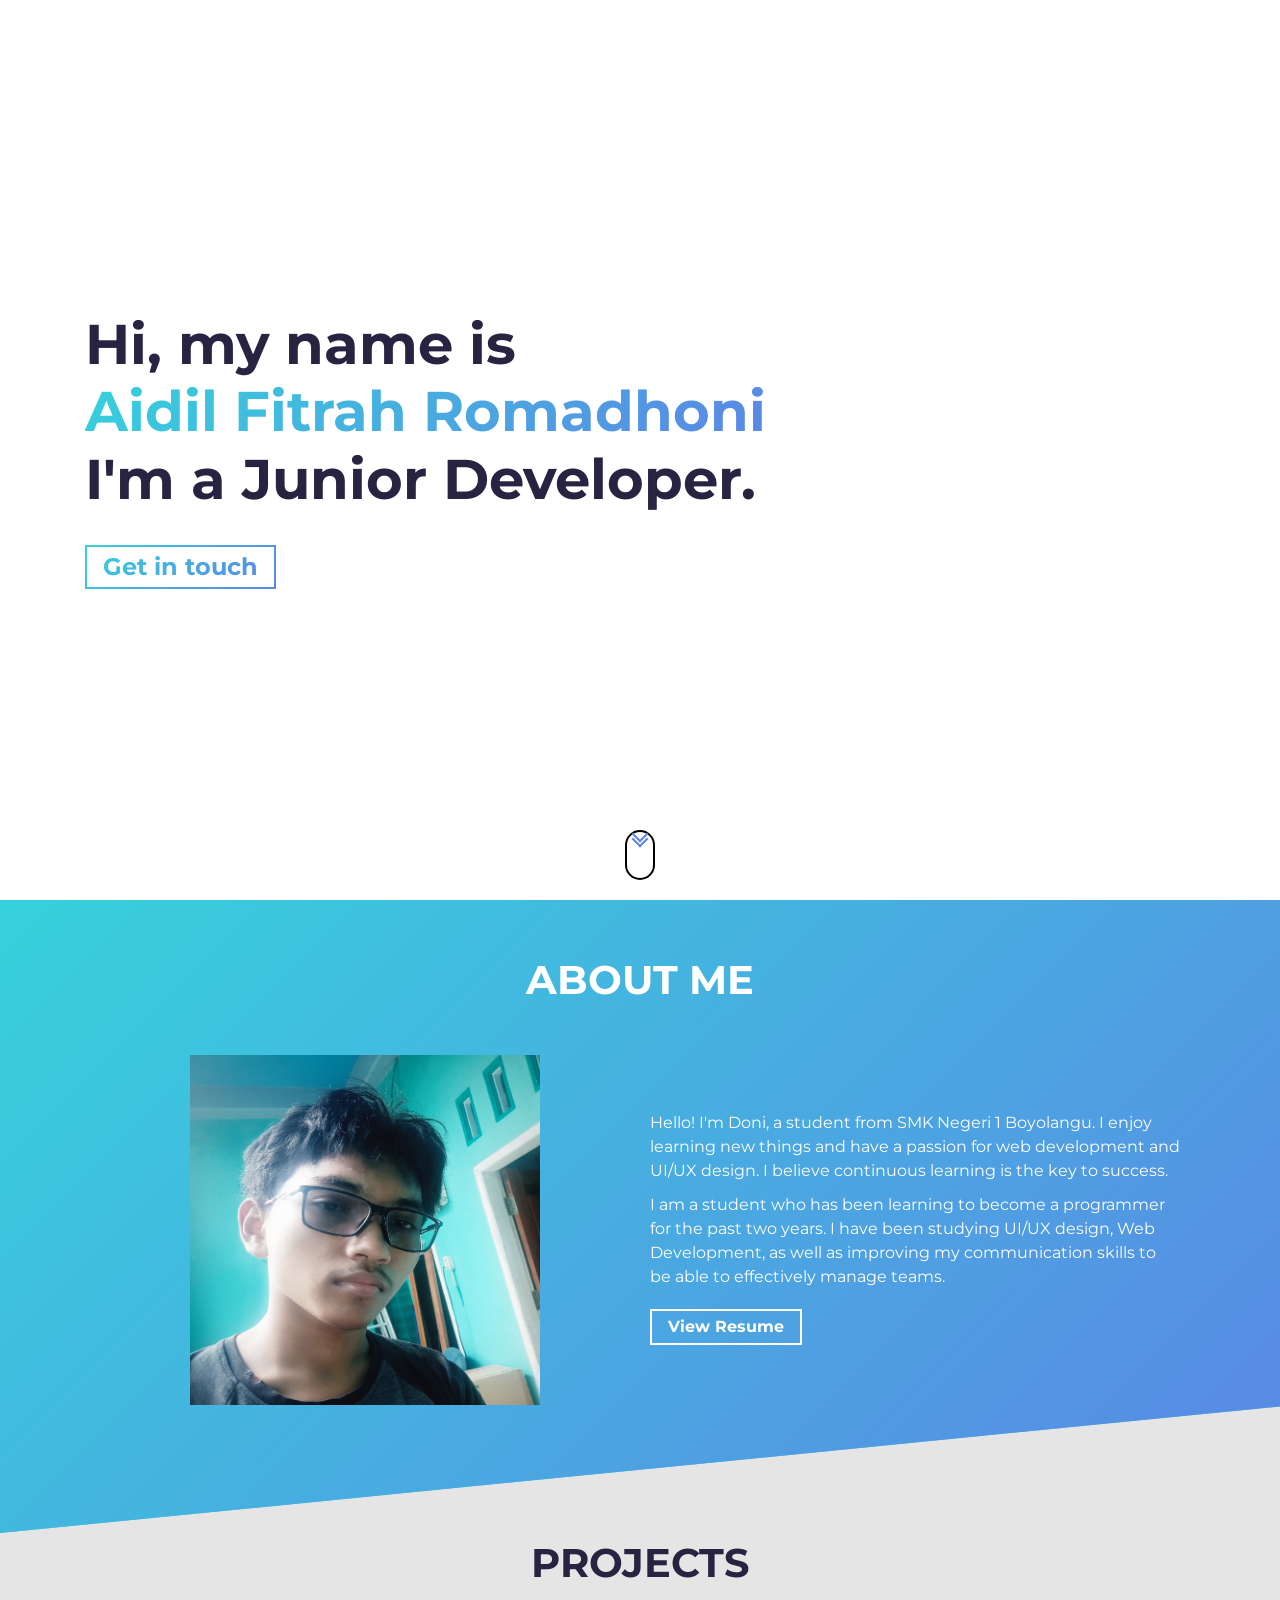
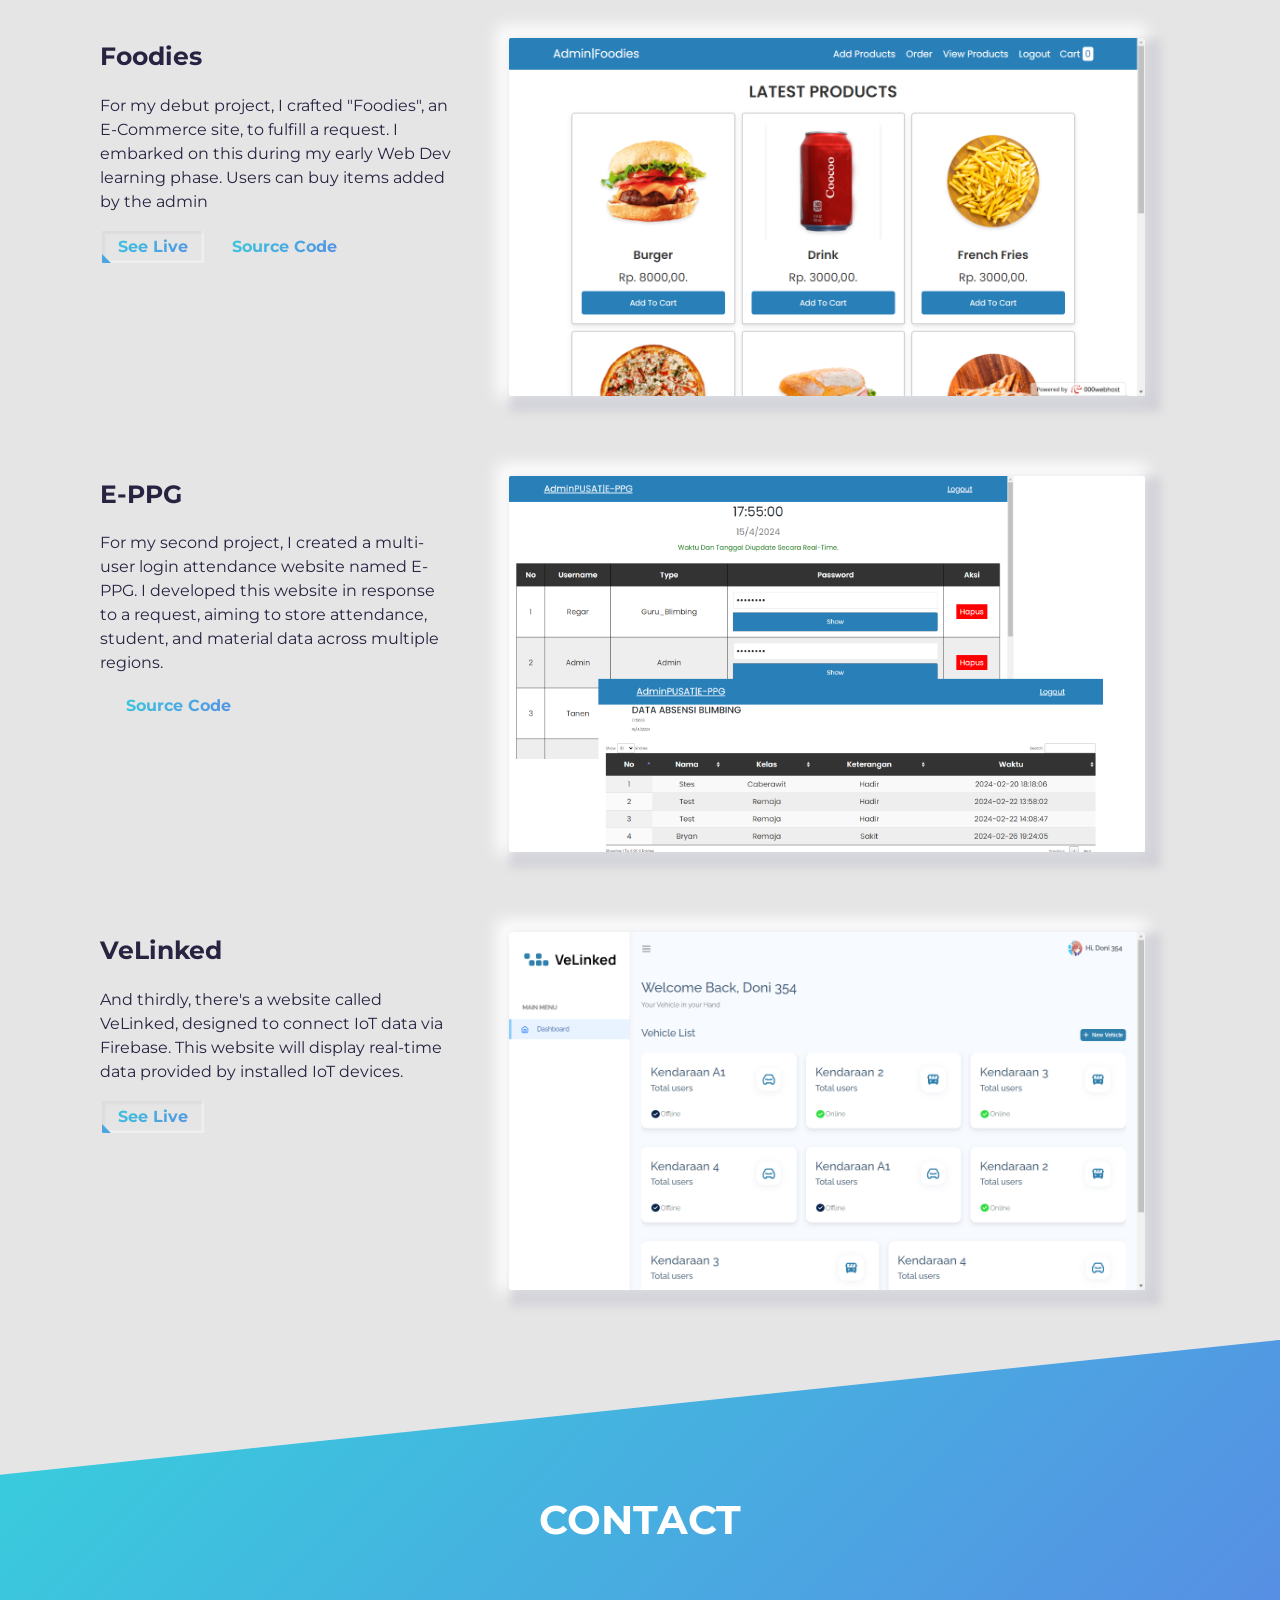
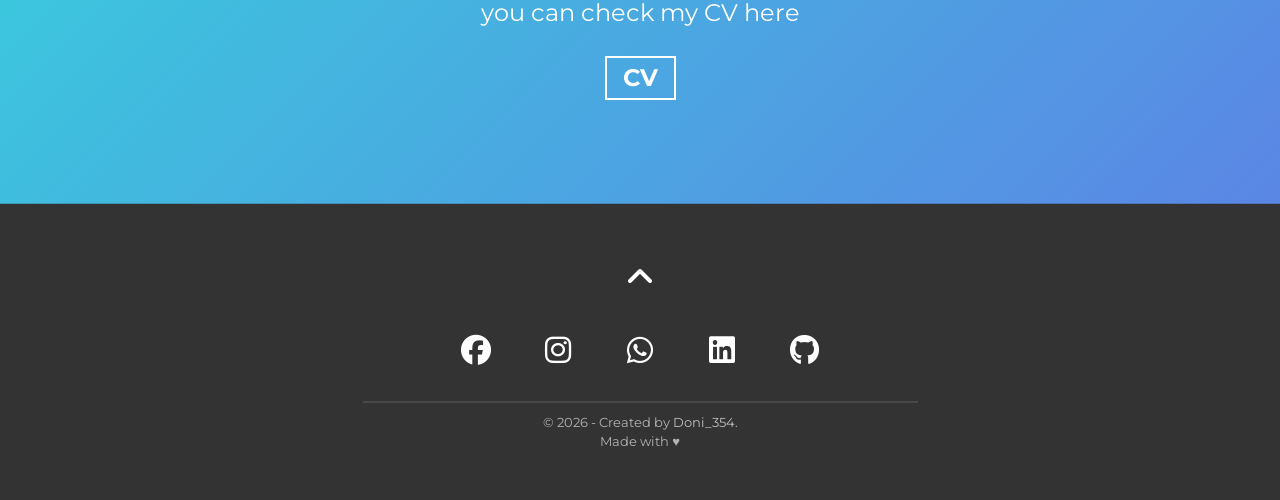
==== index.html @ 92cb9f79 "Update index.html" ====
<!-- HELLO
-
DevFolio is a minimal, clean, lightweight and fully responsive template for Devlopers!
Created by Anil Seervi.
-
GitHub repo: https://github.com/AnilSeervi/DevFolio
README: https://github.com/AnilSeervi/DevFolio/blob/master/README.md
-
Have fun creating your portfolio on this template!!! -->

<!DOCTYPE html>
<html lang="en">
  <head>
    <meta charset="UTF-8" />
    <meta http-equiv="X-UA-Compatible" content="IE=edge" />
    <meta name="viewport" content="width=device-width, initial-scale=1.0" />
    <link rel="preconnect" href="https://fonts.gstatic.com" />
    <link rel="preconnect" href="https://cdnjs.cloudflare.com" />

    <!-- Title: add your Portfolio websites's title here -->
    <title>[Doni] | Junior Developer</title>

    <!-- Add some coding keywords below, Ex: (javascript, yourusername, etc) -->
    <meta name="keywords" content="[username], [name], skill" />

    <!-- Improve your SEO by adding a small descrption of you -->
    <meta name="description" content="[Your name here] | Developer" />

    <!-- Add a your png Logo to the assets folder and change the href attr accordingly  -->
    <link rel="icon" type="image/png" href="./assets/LogoCode.png" />

    <!-- Add your primary-theme color for the value of content -->
    <meta name="theme-color" content="#36d1dc" />

    <!-- Open Graph / Facebook -->
    <meta property="og:type" content="website" />
    <!-- Fill content with the URL of this portfolio you'll host -->
    <meta property="og:url" content="https://devfolio.js.org/" />
    <!-- Fill content with the title of your portfolio(Recommended to use what you put in <title> tag) -->
    <meta property="og:title" content="[Your name here] | Developer" />
    <!-- Give a short description that'll show up when you/someone shares your portfolio on different platform -->
    <meta property="og:description" content="Made using DevFolio Template" />
    <!-- Add a thumbnail image in assets folder and fill the content attr with URL to that thumbnail 
      so that a thumbnail image of your portfolio is shown while shared on other platform -->
    <meta
      property="og:image"
      content="https://devfolio.js.org/assets/devfolio.png"
    />

    <!-- Twitter -->
    <meta property="twitter:card" content="summary_large_image" />
    <!-- Again fill content attr with the URL of this portfolio you'll host -->
    <meta property="twitter:url" content="https://devfolio.js.org" />
    <!-- Recommended to use the same text used within <title> element -->
    <meta property="twitter:title" content="[Your name here] | Developer" />
    <!-- short description that shows up while your portfolio is shared -->
    <meta
      property="twitter:description"
      content="Made using DevFolio Template"
    />
    <!-- Fill content with the URL to the thumbnail image that you'll put in the assets folder -->
    <meta
      property="twitter:image"
      content="https://anilseervi.vercel.app/assets/devfolio.png"
    />

    <!-- link tags -->
    <link rel="preload" as="style" href="./css/main.css" />
    <link rel="stylesheet" href="./css/main.css" />

    <!-- FontAwesome Icons link -->
    <link
      rel="stylesheet"
      href="https://cdnjs.cloudflare.com/ajax/libs/font-awesome/6.3.0/css/all.min.css"
      integrity="sha512-SzlrxWUlpfuzQ+pcUCosxcglQRNAq/DZjVsC0lE40xsADsfeQoEypE+enwcOiGjk/bSuGGKHEyjSoQ1zVisanQ=="
      crossorigin="anonymous"
      referrerpolicy="no-referrer"
    />
    <script defer src="./javascript/scrollreveal.min.js"></script>
    <script
      defer
      type="text/javascript"
      src="./javascript/scrollveal.js"
    ></script>

    <!-- Remove Google Analytics once you have your portfolio website set-up -->
    <!-- Global site tag (gtag.js) - Google Analytics -->
    <script
      async
      src="https://www.googletagmanager.com/gtag/js?id=UA-122228201-4"
    ></script>
    <script>
      window.dataLayer = window.dataLayer || []
      function gtag() {
        dataLayer.push(arguments)
      }
      gtag("js", new Date())

      gtag("config", "UA-122228201-4")
    </script>
    <!-- End of Google Analytics -->
  </head>
  <body>
    <!-- Hero Section -->
    <div id="hero">
      <section class="container">
        <h1 class="hero-title">
          Hi, my name is <span class="text-color-main name">Aidil Fitrah Romadhoni</span>
          <br />
          I'm a Junior Developer.
        </h1>
        <p class="hero-cta">
          <a class="cta-btn cta-btn--hero" href="#about">Get in touch</a>
        </p>
      </section>
      <a href="#about" class="scroll-down-link" aria-label="scroll-down">
        <div class="scroll-down"></div
      ></a>
    </div>
    <!-- /END Hero Section -->

    <!-- About Section -->
    <section id="about">
      <div class="container">
        <h2 class="section-title">About Me</h2>
        <div class="row about-wrapper">
          <div class="about-wrapper__image">
            <img
              class="img-fluid"
              src="./assets/me.jpg"
              alt="Profile Image"
              width="450"
              height="350"
            />
          </div>
          <div class="about-wrapper__info">
            <p class="about-wrapper__info-text">          
                Hello! I'm Doni, a student from SMK Negeri 1 Boyolangu. 
                I enjoy learning new things and have a passion for web development and UI/UX design.
                I believe continuous learning is the key to success.
            </p>
            <p class="about-wrapper__info-text">
              I am a student who has been learning to become a programmer for the past two years.
              I have been studying UI/UX design, Web Development, as well as improving 
              my communication skills to be able to effectively manage teams.
            </p>
            <span class="about-wrapper__cta">
              <a href="CV.AidilFitrahRomadhoni.html" class="cta-btn cta-btn--resume">View Resume</a>
            </span>
          </div>
        </div>
      </div>
    </section>
    <!-- /END About Section -->

    <!--Projects Section-->
    <section id="projects">
      <div class="container">
        <div class="project-wrapper">
          <h2 class="section-title dark-blue-text">Projects</h2>

          <!-- Each .row is a project -->
          <article class="row">
            <div class="project-wrapper__text">
              <h3 class="project-wrapper__text-title">Foodies</h3>
              <p class="project-wrapper__text-info">
                For my debut project, I crafted "Foodies", an E-Commerce site, to fulfill a request.
                I embarked on this during my early Web Dev learning phase.
                Users can buy items added by the admin
              </p>
              <div class="project-wrapper__text-btns">
                <a
                  href="https://foodiesxiakl1.000webhostapp.com/"
                  target="_blank"
                  rel="noopener noreferrer"
                  class="cta-btn cta-btn--hero cta-btn--projects"
                  >See Live</a
                >
                <a href="https://github.com/Doni354/Foodies" target="_blank" class="cta-btn text-color-main"
                  >Source Code</a
                >
              </div>
            </div>

            <div class="project-wrapper__image">
              <a href="#" target="_blank" rel="noopener noreferrer">
                <div class="thumbnail rounded">
                  <img
                    src="./assets/Foodies.png"
                    class="img-fluid"
                    alt="Project Image"
                    width="1366"
                    height="767"
                  />
                </div>
              </a>
            </div>
          </article>
          <!-- /END Project -->

          <!-- Each .row is a project -->
          <article class="row">
            <div class="project-wrapper__text">
              <h3 class="project-wrapper__text-title">E-PPG</h3>
              <p class="project-wrapper__text-info">
                For my second project, I created a multi-user login attendance website named E-PPG.
                I developed this website in response to a request, aiming to store attendance,
                student, and material data across multiple regions.
              </p>
              <div class="project-wrapper__text-btns">
              
                <a href="https://github.com/Doni354/E-PPG" target="_blank" class="cta-btn text-color-main"
                  >Source Code</a
                >
              </div>
            </div>

            <div class="project-wrapper__image">
              <a href="#" target="_blank" rel="noopener noreferrer">
                <div class="thumbnail rounded">
                  <img
                    src="./assets/EPPG.png"
                    class="img-fluid"
                    alt="Project Image"
                    width="1366"
                    height="767"
                  />
                </div>
              </a>
            </div>
          </article>
          <!-- /END Project -->

          <!-- Each .row is a project -->
          <article class="row">
            <div class="project-wrapper__text">
              <h3 class="project-wrapper__text-title">VeLinked</h3>
              <p class="project-wrapper__text-info">
                And thirdly, there's a website called VeLinked, designed to connect IoT data via Firebase.
                This website will display real-time data provided by installed IoT devices.
              </p>
              <div class="project-wrapper__text-btns">
                <a
                  href="https://velinked-web.web.app/"
                  target="_blank"
                  rel="noopener noreferrer"
                  class="cta-btn cta-btn--hero cta-btn--projects"
                  >See Live</a
                >
              </div>
            </div>

            <div class="project-wrapper__image">
              <a href="https://velinked-web.web.app/" target="" rel="noopener noreferrer">
                <div class="thumbnail rounded">
                  <img
                    src="./assets/VeLinked.png"
                    class="img-fluid"
                    alt="Project Image"
                    width="1366"
                    height="767"
                  />
                </div>
              </a>
            </div>
          </article>
          <!-- /END Project -->
        </div>
      </div>
    </section>
    <!-- End Projects Section -->

    <!-- Contact Section -->
    <section id="contact">
      <div class="container">
        <h2 class="section-title">Contact</h2>
        <div class="contact-wrapper">
          <p class="contact-wrapper__text">you can check my CV here</p>
          <a href="assets/CV.pdf" class="cta-btn cta-btn--resume">CV</a>
        </div>
      </div>
    </section>
    <!-- END Contact Section -->

    <!-- Footer Section -->
    <footer class="footer">
      <div class="container">
        <a href="#hero" class="back-to-top" aria-label="go back to top">
          <i class="fa fa-angle-up fa-2x" aria-hidden="true"></i>
        </a>
        <div class="social-links">
          <a
            href="https://www.facebook.com/profile.php?id=100044409799575"
            target="_blank"
            rel="noopener noreferrer"
            aria-label="facebook"
          >
            <i class="fa-brands fa-facebook"></i>
          </a>
          <a
            href="https://www.instagram.com/doni_j354/"
            target="_blank"
            rel="noopener noreferrer"
            aria-label="instagram"
          >
            <i class="fa-brands fa-instagram"></i>
          </a>
          <a
            href="https://api.whatsapp.com/send?phone=+6289683322400&text=Halo, "
            target="_blank"
            rel="noopener noreferrer"
            aria-label="whatsapp"
          >
            <i class="fa-brands fa-whatsapp"></i>
          </a>
          <a
            href="https://www.linkedin.com/in/aidil-fitrah-romadhoni-61b49a2b3/"
            target="_blank"
            rel="noopener noreferrer"
            aria-label="linkedin"
          >
            <i class="fa-brands fa-linkedin"></i>
          </a>
          <a
            href="https://github.com/Doni354"
            target="_blank"
            rel="noopener noreferrer"
            aria-label="github"
          >
            <i class="fa-brands fa-github"></i>
          </a>
        </div>
        <hr />
        <p class="footer__text">
          &copy; <span id="year"></span> - Created by
          <a
            href="https://github.com/Doni354"
            target="_blank"
            rel="noopener noreferrer"
            >Doni_354</a
          >. <br />Made with &hearts;
        </p>
      </div>
    </footer>
    <!-- END Footer Section -->

    <script>
      document.getElementById("year").textContent = new Date().getFullYear()
    </script>
    <script src="./javascript/vanilla-tilt.min.js"></script>
    <script type="text/javascript" src="./javascript/valtilt.js"></script>
  </body>
</html>
---- css/main.css ----
@import"https://fonts.googleapis.com/css2?family=Montserrat:wght@400;700&display=swap";*{margin:0;padding:0;box-sizing:border-box;font-family:"Montserrat",sans-serif}html{font-size:62.5%;scroll-behavior:smooth}body{text-align:center;line-height:1.5}h1{font-weight:700}p,a{font-size:1.6rem}a{text-decoration:none}a:hover{transition:all .3s ease-in-out}.section-title{margin-bottom:4.5rem;font-size:4rem;text-transform:uppercase}@media(max-width: 37.5em){.section-title{font-size:2.8rem}}.dark-blue-color{color:#272341}.text-color-main{margin-left:1rem;color:#5b86e5;-webkit-text-fill-color:#5b86e5}@supports((-webkit-background-clip: text) or (background-clip: text)) or (-webkit-background-clip: text){.text-color-main{background-image:linear-gradient(135deg, #36d1dc 0%, #5b86e5 100%);-webkit-background-clip:text;background-clip:text;-webkit-text-fill-color:rgba(0,0,0,0);color:rgba(0,0,0,0)}}@media(max-width: 37.5em){.text-color-main{margin:0;background-image:none;-webkit-text-fill-color:#5b86e5;box-shadow:none}}.cta-btn{display:inline-block;position:relative;padding:.8rem 1.6rem;font-weight:bold;line-height:1;z-index:1;overflow:hidden;border-radius:3px;transition:all cubic-bezier(0.19, 1, 0.22, 1) .6s}.cta-btn:hover{box-shadow:1.5px 1.5px 3px rgba(174,174,192,.4),-1px -1px 3px #fff}@media(max-width: 37.5em){.cta-btn:hover{box-shadow:none}}.cta-btn::after{content:"";display:block;position:absolute;background-image:linear-gradient(135deg, #36d1dc 0%, #5b86e5 100%);width:0px;height:100%;left:0;top:0;z-index:-1;transition:all cubic-bezier(0.19, 1, 0.22, 1) .6s}@media(max-width: 37.5em){.cta-btn::after{width:0;height:0;background-image:none}}.cta-btn--hero{color:#5b86e5;-webkit-text-fill-color:#5b86e5;border:2px solid rgba(0,0,0,0);-o-border-image:linear-gradient(135deg, #36d1dc 0%, #5b86e5 100%);border-image:linear-gradient(135deg, #36d1dc 0%, #5b86e5 100%);border-image-slice:1}@supports((-webkit-background-clip: text) or (background-clip: text)) or (-webkit-background-clip: text){.cta-btn--hero{background-image:linear-gradient(135deg, #36d1dc 0%, #5b86e5 100%);-webkit-background-clip:text;background-clip:text;-webkit-text-fill-color:rgba(0,0,0,0);color:rgba(0,0,0,0)}}@media screen and (-ms-high-contrast: active),screen and (-ms-high-contrast: none){.cta-btn--hero{color:#5b86e5}.cta-btn--hero:hover{color:#fff}}@media(max-width: 37.5em){.cta-btn--hero{background-image:none;border:2px solid #5b86e5;box-shadow:none;-webkit-text-fill-color:#5b86e5}}.cta-btn--hero::after{height:410%;width:150%;transform:translate(-98%, -25%) rotate(45deg)}.cta-btn--hero:hover{-webkit-text-fill-color:#fff;text-decoration:none}@media(max-width: 37.5em){.cta-btn--hero:hover{-webkit-text-fill-color:#5b86e5}}.cta-btn--hero:hover::after{transform:translate(-9%, -25%) rotate(45deg)}.cta-btn--resume{border-radius:0;color:#fff;border:2px solid #fff}.cta-btn--resume::after{background:#fff}.cta-btn--resume:hover{color:#5b86e5;text-decoration:none;box-shadow:none}@media(max-width: 37.5em){.cta-btn--resume:hover{color:#fff}}.cta-btn--resume:hover::after{width:100%}.cta-btn--projects{box-shadow:inset 1px 1px 2px 2px rgba(174,174,192,.15),inset -2px -2px 2px rgba(255,255,255,.7);border:2px solid rgba(0,0,0,0)}@media(max-width: 37.5em){.cta-btn--projects{border:none;box-shadow:1.5px 1.5px 3px rgba(174,174,192,.4),-1px -1px 3px #fff}}.cta-btn--projects::after{height:250%;width:130%}.cta-btn--projects::after{transform:translate(-98%, -30%) rotate(45deg)}.cta-btn--projects:hover{box-shadow:1.5px 1.5px 3px rgba(174,174,192,.4),-1px -1px 3px #fff}.cta-btn--projects:hover::after{transform:translate(-12%, -30%) rotate(45deg)}.footer{background-color:#333;padding:4.8rem 0}.footer__text{font-size:1.3rem;color:#b3b3b3}.footer__text a{font-size:1.3rem;color:#bfbfbf;transition:all .2s ease-in-out;display:inline-block}.footer__text a:hover,.footer__text a:active{color:#36d1dc}.footer hr{margin:1rem auto;border:0;width:50%;border-top:2px solid rgba(255,255,255,.1)}.social-links{display:flex;justify-content:center}.social-links a{font-size:3rem;display:flex;flex-direction:column;justify-content:center;color:#fff;width:5rem;height:5rem;margin:1.6rem 1.6rem;transition:all ease .2s}.social-links a i{transition:all ease-in-out .2s}.social-links a:hover{transform:scale(1.1) translateY(-2px)}.social-links a:hover .fa-twitter{color:#00acee}.social-links a:hover .fa-instagram{color:#c13584}.social-links a:hover .fa-linkedin{color:#4875b4}.social-links a:hover .fa-codepen{color:#212121}.back-to-top i{color:#fff;margin:1rem 0 1.6rem;transition:all 200ms ease}.back-to-top i:hover{transform:translateY(-2px)}section{padding:5rem 0rem}@media(max-width: 37.5em){section{border:none;padding-left:1rem;padding-right:1rem}}section .row{display:grid;gap:2rem;grid-template-columns:1fr 2fr;grid-template-rows:1fr;padding:0 1.5rem}@media(max-width: 56.25em){section .row{grid-template-columns:1fr;grid-template-rows:auto}}@media(max-width: 37.5em){section .row{padding:0}}section .row p+p{margin-top:1rem}section .row span{margin-top:2rem}.container{width:100%;padding:0 1.5rem;margin:0 auto;max-width:1140px}@media(max-width: 75em){.container{max-width:960px;width:100%}}@media(max-width: 56.25em){.container{max-width:720px;width:100%;justify-content:center}}@media(max-width: 48em){.container{max-width:720px;width:100%}}@media(max-width: 37.5em){.container{max-width:540px;width:100%}}#about{background-color:#36d1dc;background-image:linear-gradient(135deg, #36d1dc 0%, #5b86e5 100%);color:#fff;height:100%;-webkit-clip-path:polygon(0 0, 100% 0, 100% 80%, 0 100%);clip-path:polygon(0 0, 100% 0, 100% 80%, 0 100%);padding-bottom:10%}@media(max-width: 75em){#about{height:100%;-webkit-clip-path:none;clip-path:none}}#about .about-wrapper{grid-template-columns:1fr 1fr}@media(max-width: 37.5em){#about .about-wrapper{padding-bottom:5rem;grid-template-columns:1fr}}#about .about-wrapper__image{display:flex;height:100%;align-items:center;justify-content:center}#about .about-wrapper__image img{max-width:350px;width:100%}@media(max-width: 75em){#about .about-wrapper__image{height:100%}}@media(max-width: 48em){#about .about-wrapper__image{padding-bottom:4rem}}#about .about-wrapper__info{display:flex;height:100%;justify-content:center;flex-direction:column;text-align:left}@media(max-width: 48em){#about .about-wrapper__info{align-items:center;text-align:center}}#contact{background-image:linear-gradient(135deg, #36d1dc 0%, #5b86e5 100%);-webkit-clip-path:polygon(0 15vh, 100% 0, 100% 100%, 0 100%);clip-path:polygon(0 15vh, 100% 0, 100% 100%, 0 100%);padding:15rem 0 10rem 0;margin-top:-15rem;margin-bottom:-1px;color:#fff}@media(max-width: 75em){#contact{padding:10rem 0;margin-top:0;-webkit-clip-path:none;clip-path:none}}#contact .contact-wrapper{margin-top:3.2rem;padding:0 2rem;-webkit-backface-visibility:hidden;backface-visibility:hidden}#contact .contact-wrapper__text{margin-bottom:2.5rem}#contact .contact-wrapper__text,#contact .contact-wrapper a{font-size:2.4rem}@media(max-width: 37.5em){#contact .contact-wrapper__text,#contact .contact-wrapper a{font-size:2rem}}#hero{min-height:100vh;height:100vh;display:flex;align-items:center;background:#fff;font-weight:400;color:#272341;padding:0rem 5.6rem;top:0;left:0;bottom:0;right:0;z-index:-1;line-height:1.2;animation:hidden 1000ms linear forwards}@media(max-width: 56.25em){#hero{justify-content:center}}@media(max-width: 37.5em){#hero{padding:0rem 1.6rem}}#hero .hero-title{font-size:5.6rem;font-weight:700;margin-bottom:3.2rem;text-align:left}#hero .hero-title span{margin:0;display:inline-block}@media(max-width: 75em){#hero .hero-title{font-size:4rem}}@media(max-width: 56.25em){#hero .hero-title{font-size:3.6rem;text-align:center}}@media(max-width: 37.5em){#hero .hero-title{font-size:3.5rem;line-height:1.5}}@media(max-width: 20em){#hero .hero-title{font-size:2.8rem}}#hero .hero-cta{display:flex}@media(max-width: 56.25em){#hero .hero-cta{justify-content:center}}#hero .hero-cta a{font-size:2.4rem}@media(max-width: 37.5em){#hero .hero-cta a{font-size:2rem}}.scroll-down-link{position:absolute;left:50%;bottom:20px;transform:translateX(-50%)}.scroll-down{height:50px;width:30px;border:2px solid #000;border-radius:50px;cursor:pointer}.scroll-down::before,.scroll-down::after{height:10px;width:10px;content:"";position:absolute;top:20%;left:50%;border:2px solid #5b86e5;transform:translate(-50%, -100%) rotate(45deg);border-top:none;border-left:none;animation:scroll-down 1s ease-in-out infinite}.scroll-down::after{top:30%;animation-delay:.3s}@keyframes hidden{0%{opacity:0}50%{opacity:0}100%{opacity:1}}@keyframes scroll-down{0%{opacity:0}30%{opacity:1}60%{opacity:1}100%{opacity:0;top:90%}}#projects{background-color:#e5e5e5;color:#272341;margin-top:-15rem;padding-top:15rem}@media(max-width: 75em){#projects{margin-top:0;padding-top:5rem}}@media(max-width: 37.5em){#projects{padding-bottom:1px}}#projects .project-wrapper{margin-bottom:15rem}@media(max-width: 37.5em){#projects .project-wrapper{margin-bottom:0rem}}#projects .project-wrapper .row{margin:0;margin-bottom:8rem}@media(max-width: 37.5em){#projects .project-wrapper .row{margin-bottom:4rem}}#projects .project-wrapper__text{width:100%;text-align:left}@media(max-width: 75em){#projects .project-wrapper__text{margin-bottom:4.8rem}}@media(max-width: 37.5em){#projects .project-wrapper__text{margin-bottom:2.5rem}}#projects .project-wrapper__text-title{font-weight:bold;margin-bottom:1.8rem;font-size:2.5rem}@media(max-width: 37.5em){#projects .project-wrapper__text-title{font-size:2rem}}#projects .project-wrapper__text-info{margin-bottom:1.5rem}#projects .project-wrapper__text-btns{width:100%;display:flex;align-items:center;flex-wrap:wrap}#projects .project-wrapper__image{width:90%;margin:0 auto}@media(max-width: 75em){#projects .project-wrapper__image{width:100%;margin:0}}#projects .project-wrapper__image .thumbnail{border:none;box-shadow:8px 8px 9px 7px rgba(174,174,192,.4),-5px -5px 15px 7px #fff}#projects .project-wrapper__image .thumbnail .img-fluid{width:100%;height:auto;vertical-align:middle;border-radius:2px}@media(max-width: 37.5em){#projects .project-wrapper__image .thumbnail{box-shadow:none;border:1px solid #d2d2d2;margin-bottom:3.2rem;transform:none}}
---- css/main.css ----
@import"https://fonts.googleapis.com/css2?family=Montserrat:wght@400;700&display=swap";*{margin:0;padding:0;box-sizing:border-box;font-family:"Montserrat",sans-serif}html{font-size:62.5%;scroll-behavior:smooth}body{text-align:center;line-height:1.5}h1{font-weight:700}p,a{font-size:1.6rem}a{text-decoration:none}a:hover{transition:all .3s ease-in-out}.section-title{margin-bottom:4.5rem;font-size:4rem;text-transform:uppercase}@media(max-width: 37.5em){.section-title{font-size:2.8rem}}.dark-blue-color{color:#272341}.text-color-main{margin-left:1rem;color:#5b86e5;-webkit-text-fill-color:#5b86e5}@supports((-webkit-background-clip: text) or (background-clip: text)) or (-webkit-background-clip: text){.text-color-main{background-image:linear-gradient(135deg, #36d1dc 0%, #5b86e5 100%);-webkit-background-clip:text;background-clip:text;-webkit-text-fill-color:rgba(0,0,0,0);color:rgba(0,0,0,0)}}@media(max-width: 37.5em){.text-color-main{margin:0;background-image:none;-webkit-text-fill-color:#5b86e5;box-shadow:none}}.cta-btn{display:inline-block;position:relative;padding:.8rem 1.6rem;font-weight:bold;line-height:1;z-index:1;overflow:hidden;border-radius:3px;transition:all cubic-bezier(0.19, 1, 0.22, 1) .6s}.cta-btn:hover{box-shadow:1.5px 1.5px 3px rgba(174,174,192,.4),-1px -1px 3px #fff}@media(max-width: 37.5em){.cta-btn:hover{box-shadow:none}}.cta-btn::after{content:"";display:block;position:absolute;background-image:linear-gradient(135deg, #36d1dc 0%, #5b86e5 100%);width:0px;height:100%;left:0;top:0;z-index:-1;transition:all cubic-bezier(0.19, 1, 0.22, 1) .6s}@media(max-width: 37.5em){.cta-btn::after{width:0;height:0;background-image:none}}.cta-btn--hero{color:#5b86e5;-webkit-text-fill-color:#5b86e5;border:2px solid rgba(0,0,0,0);-o-border-image:linear-gradient(135deg, #36d1dc 0%, #5b86e5 100%);border-image:linear-gradient(135deg, #36d1dc 0%, #5b86e5 100%);border-image-slice:1}@supports((-webkit-background-clip: text) or (background-clip: text)) or (-webkit-background-clip: text){.cta-btn--hero{background-image:linear-gradient(135deg, #36d1dc 0%, #5b86e5 100%);-webkit-background-clip:text;background-clip:text;-webkit-text-fill-color:rgba(0,0,0,0);color:rgba(0,0,0,0)}}@media screen and (-ms-high-contrast: active),screen and (-ms-high-contrast: none){.cta-btn--hero{color:#5b86e5}.cta-btn--hero:hover{color:#fff}}@media(max-width: 37.5em){.cta-btn--hero{background-image:none;border:2px solid #5b86e5;box-shadow:none;-webkit-text-fill-color:#5b86e5}}.cta-btn--hero::after{height:410%;width:150%;transform:translate(-98%, -25%) rotate(45deg)}.cta-btn--hero:hover{-webkit-text-fill-color:#fff;text-decoration:none}@media(max-width: 37.5em){.cta-btn--hero:hover{-webkit-text-fill-color:#5b86e5}}.cta-btn--hero:hover::after{transform:translate(-9%, -25%) rotate(45deg)}.cta-btn--resume{border-radius:0;color:#fff;border:2px solid #fff}.cta-btn--resume::after{background:#fff}.cta-btn--resume:hover{color:#5b86e5;text-decoration:none;box-shadow:none}@media(max-width: 37.5em){.cta-btn--resume:hover{color:#fff}}.cta-btn--resume:hover::after{width:100%}.cta-btn--projects{box-shadow:inset 1px 1px 2px 2px rgba(174,174,192,.15),inset -2px -2px 2px rgba(255,255,255,.7);border:2px solid rgba(0,0,0,0)}@media(max-width: 37.5em){.cta-btn--projects{border:none;box-shadow:1.5px 1.5px 3px rgba(174,174,192,.4),-1px -1px 3px #fff}}.cta-btn--projects::after{height:250%;width:130%}.cta-btn--projects::after{transform:translate(-98%, -30%) rotate(45deg)}.cta-btn--projects:hover{box-shadow:1.5px 1.5px 3px rgba(174,174,192,.4),-1px -1px 3px #fff}.cta-btn--projects:hover::after{transform:translate(-12%, -30%) rotate(45deg)}.footer{background-color:#333;padding:4.8rem 0}.footer__text{font-size:1.3rem;color:#b3b3b3}.footer__text a{font-size:1.3rem;color:#bfbfbf;transition:all .2s ease-in-out;display:inline-block}.footer__text a:hover,.footer__text a:active{color:#36d1dc}.footer hr{margin:1rem auto;border:0;width:50%;border-top:2px solid rgba(255,255,255,.1)}.social-links{display:flex;justify-content:center}.social-links a{font-size:3rem;display:flex;flex-direction:column;justify-content:center;color:#fff;width:5rem;height:5rem;margin:1.6rem 1.6rem;transition:all ease .2s}.social-links a i{transition:all ease-in-out .2s}.social-links a:hover{transform:scale(1.1) translateY(-2px)}.social-links a:hover .fa-twitter{color:#00acee}.social-links a:hover .fa-instagram{color:#c13584}.social-links a:hover .fa-linkedin{color:#4875b4}.social-links a:hover .fa-codepen{color:#212121}.back-to-top i{color:#fff;margin:1rem 0 1.6rem;transition:all 200ms ease}.back-to-top i:hover{transform:translateY(-2px)}section{padding:5rem 0rem}@media(max-width: 37.5em){section{border:none;padding-left:1rem;padding-right:1rem}}section .row{display:grid;gap:2rem;grid-template-columns:1fr 2fr;grid-template-rows:1fr;padding:0 1.5rem}@media(max-width: 56.25em){section .row{grid-template-columns:1fr;grid-template-rows:auto}}@media(max-width: 37.5em){section .row{padding:0}}section .row p+p{margin-top:1rem}section .row span{margin-top:2rem}.container{width:100%;padding:0 1.5rem;margin:0 auto;max-width:1140px}@media(max-width: 75em){.container{max-width:960px;width:100%}}@media(max-width: 56.25em){.container{max-width:720px;width:100%;justify-content:center}}@media(max-width: 48em){.container{max-width:720px;width:100%}}@media(max-width: 37.5em){.container{max-width:540px;width:100%}}#about{background-color:#36d1dc;background-image:linear-gradient(135deg, #36d1dc 0%, #5b86e5 100%);color:#fff;height:100%;-webkit-clip-path:polygon(0 0, 100% 0, 100% 80%, 0 100%);clip-path:polygon(0 0, 100% 0, 100% 80%, 0 100%);padding-bottom:10%}@media(max-width: 75em){#about{height:100%;-webkit-clip-path:none;clip-path:none}}#about .about-wrapper{grid-template-columns:1fr 1fr}@media(max-width: 37.5em){#about .about-wrapper{padding-bottom:5rem;grid-template-columns:1fr}}#about .about-wrapper__image{display:flex;height:100%;align-items:center;justify-content:center}#about .about-wrapper__image img{max-width:350px;width:100%}@media(max-width: 75em){#about .about-wrapper__image{height:100%}}@media(max-width: 48em){#about .about-wrapper__image{padding-bottom:4rem}}#about .about-wrapper__info{display:flex;height:100%;justify-content:center;flex-direction:column;text-align:left}@media(max-width: 48em){#about .about-wrapper__info{align-items:center;text-align:center}}#contact{background-image:linear-gradient(135deg, #36d1dc 0%, #5b86e5 100%);-webkit-clip-path:polygon(0 15vh, 100% 0, 100% 100%, 0 100%);clip-path:polygon(0 15vh, 100% 0, 100% 100%, 0 100%);padding:15rem 0 10rem 0;margin-top:-15rem;margin-bottom:-1px;color:#fff}@media(max-width: 75em){#contact{padding:10rem 0;margin-top:0;-webkit-clip-path:none;clip-path:none}}#contact .contact-wrapper{margin-top:3.2rem;padding:0 2rem;-webkit-backface-visibility:hidden;backface-visibility:hidden}#contact .contact-wrapper__text{margin-bottom:2.5rem}#contact .contact-wrapper__text,#contact .contact-wrapper a{font-size:2.4rem}@media(max-width: 37.5em){#contact .contact-wrapper__text,#contact .contact-wrapper a{font-size:2rem}}#hero{min-height:100vh;height:100vh;display:flex;align-items:center;background:#fff;font-weight:400;color:#272341;padding:0rem 5.6rem;top:0;left:0;bottom:0;right:0;z-index:-1;line-height:1.2;animation:hidden 1000ms linear forwards}@media(max-width: 56.25em){#hero{justify-content:center}}@media(max-width: 37.5em){#hero{padding:0rem 1.6rem}}#hero .hero-title{font-size:5.6rem;font-weight:700;margin-bottom:3.2rem;text-align:left}#hero .hero-title span{margin:0;display:inline-block}@media(max-width: 75em){#hero .hero-title{font-size:4rem}}@media(max-width: 56.25em){#hero .hero-title{font-size:3.6rem;text-align:center}}@media(max-width: 37.5em){#hero .hero-title{font-size:3.5rem;line-height:1.5}}@media(max-width: 20em){#hero .hero-title{font-size:2.8rem}}#hero .hero-cta{display:flex}@media(max-width: 56.25em){#hero .hero-cta{justify-content:center}}#hero .hero-cta a{font-size:2.4rem}@media(max-width: 37.5em){#hero .hero-cta a{font-size:2rem}}.scroll-down-link{position:absolute;left:50%;bottom:20px;transform:translateX(-50%)}.scroll-down{height:50px;width:30px;border:2px solid #000;border-radius:50px;cursor:pointer}.scroll-down::before,.scroll-down::after{height:10px;width:10px;content:"";position:absolute;top:20%;left:50%;border:2px solid #5b86e5;transform:translate(-50%, -100%) rotate(45deg);border-top:none;border-left:none;animation:scroll-down 1s ease-in-out infinite}.scroll-down::after{top:30%;animation-delay:.3s}@keyframes hidden{0%{opacity:0}50%{opacity:0}100%{opacity:1}}@keyframes scroll-down{0%{opacity:0}30%{opacity:1}60%{opacity:1}100%{opacity:0;top:90%}}#projects{background-color:#e5e5e5;color:#272341;margin-top:-15rem;padding-top:15rem}@media(max-width: 75em){#projects{margin-top:0;padding-top:5rem}}@media(max-width: 37.5em){#projects{padding-bottom:1px}}#projects .project-wrapper{margin-bottom:15rem}@media(max-width: 37.5em){#projects .project-wrapper{margin-bottom:0rem}}#projects .project-wrapper .row{margin:0;margin-bottom:8rem}@media(max-width: 37.5em){#projects .project-wrapper .row{margin-bottom:4rem}}#projects .project-wrapper__text{width:100%;text-align:left}@media(max-width: 75em){#projects .project-wrapper__text{margin-bottom:4.8rem}}@media(max-width: 37.5em){#projects .project-wrapper__text{margin-bottom:2.5rem}}#projects .project-wrapper__text-title{font-weight:bold;margin-bottom:1.8rem;font-size:2.5rem}@media(max-width: 37.5em){#projects .project-wrapper__text-title{font-size:2rem}}#projects .project-wrapper__text-info{margin-bottom:1.5rem}#projects .project-wrapper__text-btns{width:100%;display:flex;align-items:center;flex-wrap:wrap}#projects .project-wrapper__image{width:90%;margin:0 auto}@media(max-width: 75em){#projects .project-wrapper__image{width:100%;margin:0}}#projects .project-wrapper__image .thumbnail{border:none;box-shadow:8px 8px 9px 7px rgba(174,174,192,.4),-5px -5px 15px 7px #fff}#projects .project-wrapper__image .thumbnail .img-fluid{width:100%;height:auto;vertical-align:middle;border-radius:2px}@media(max-width: 37.5em){#projects .project-wrapper__image .thumbnail{box-shadow:none;border:1px solid #d2d2d2;margin-bottom:3.2rem;transform:none}}
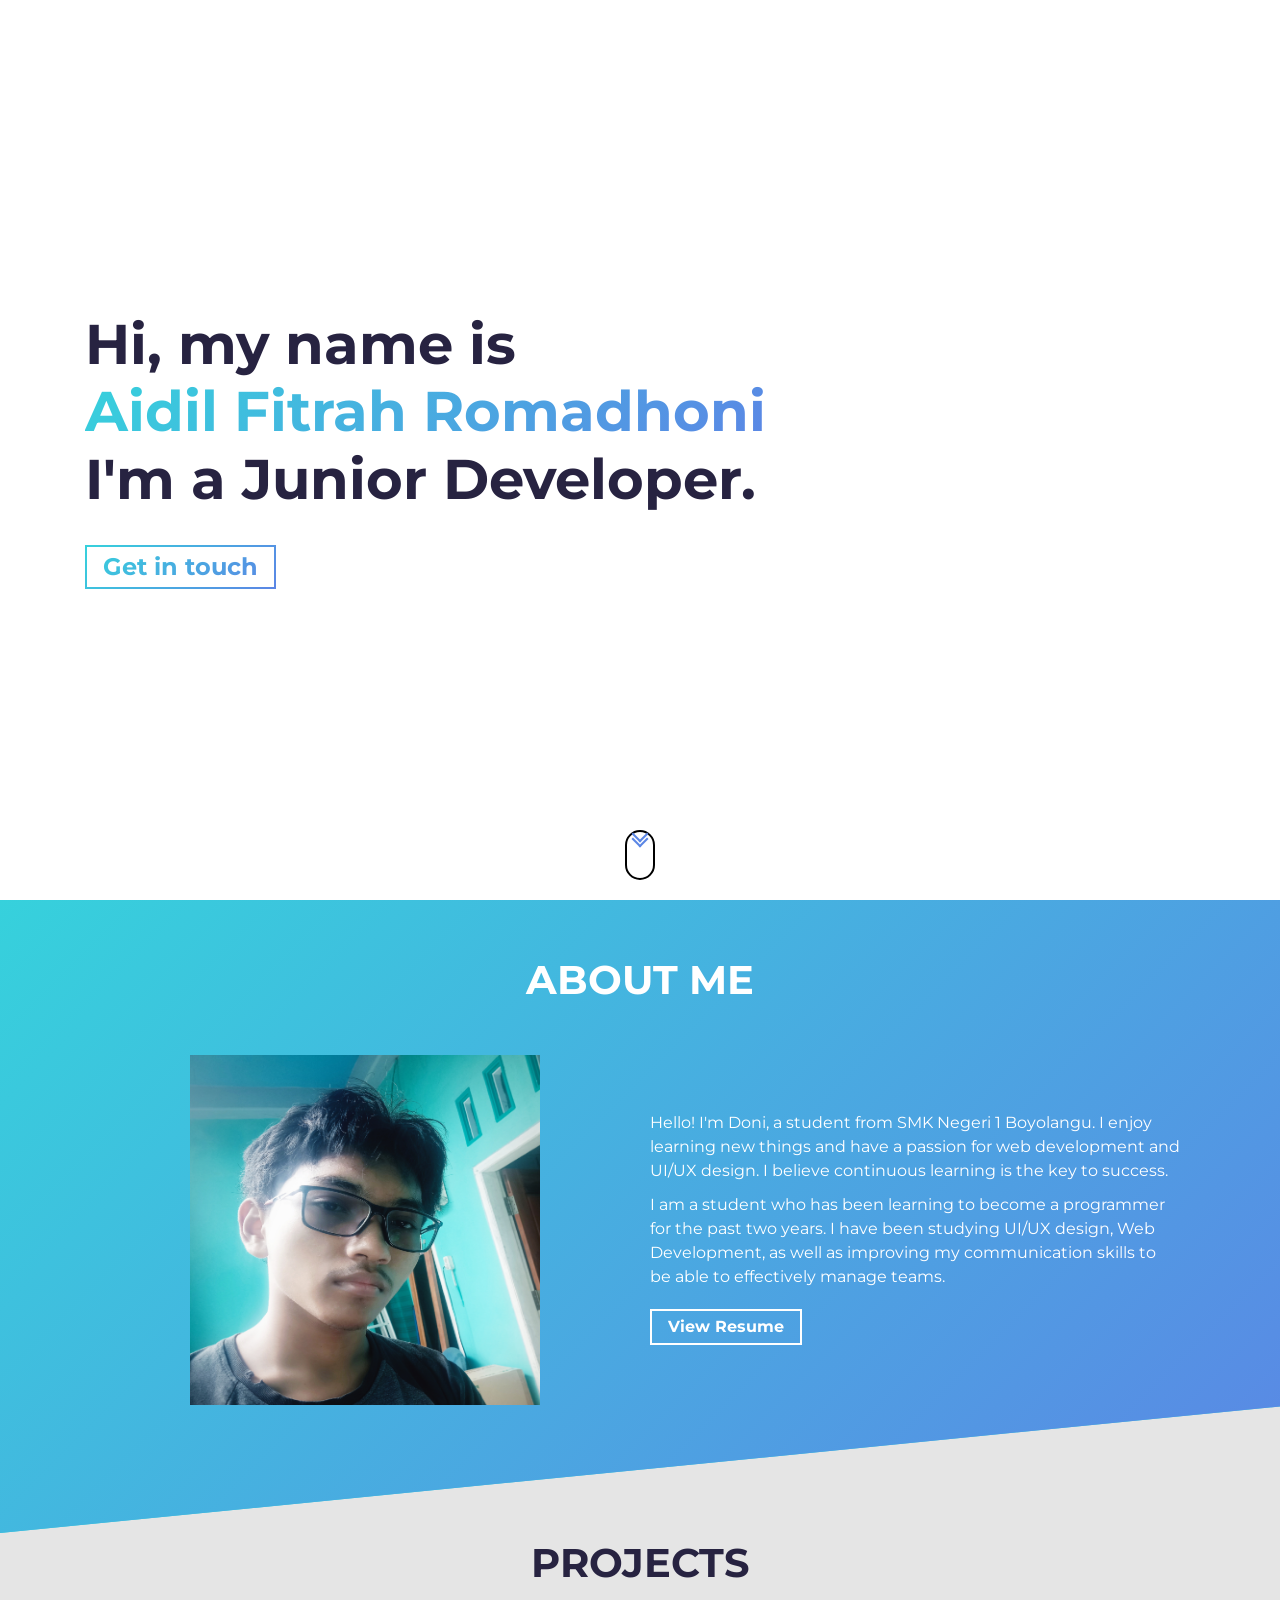
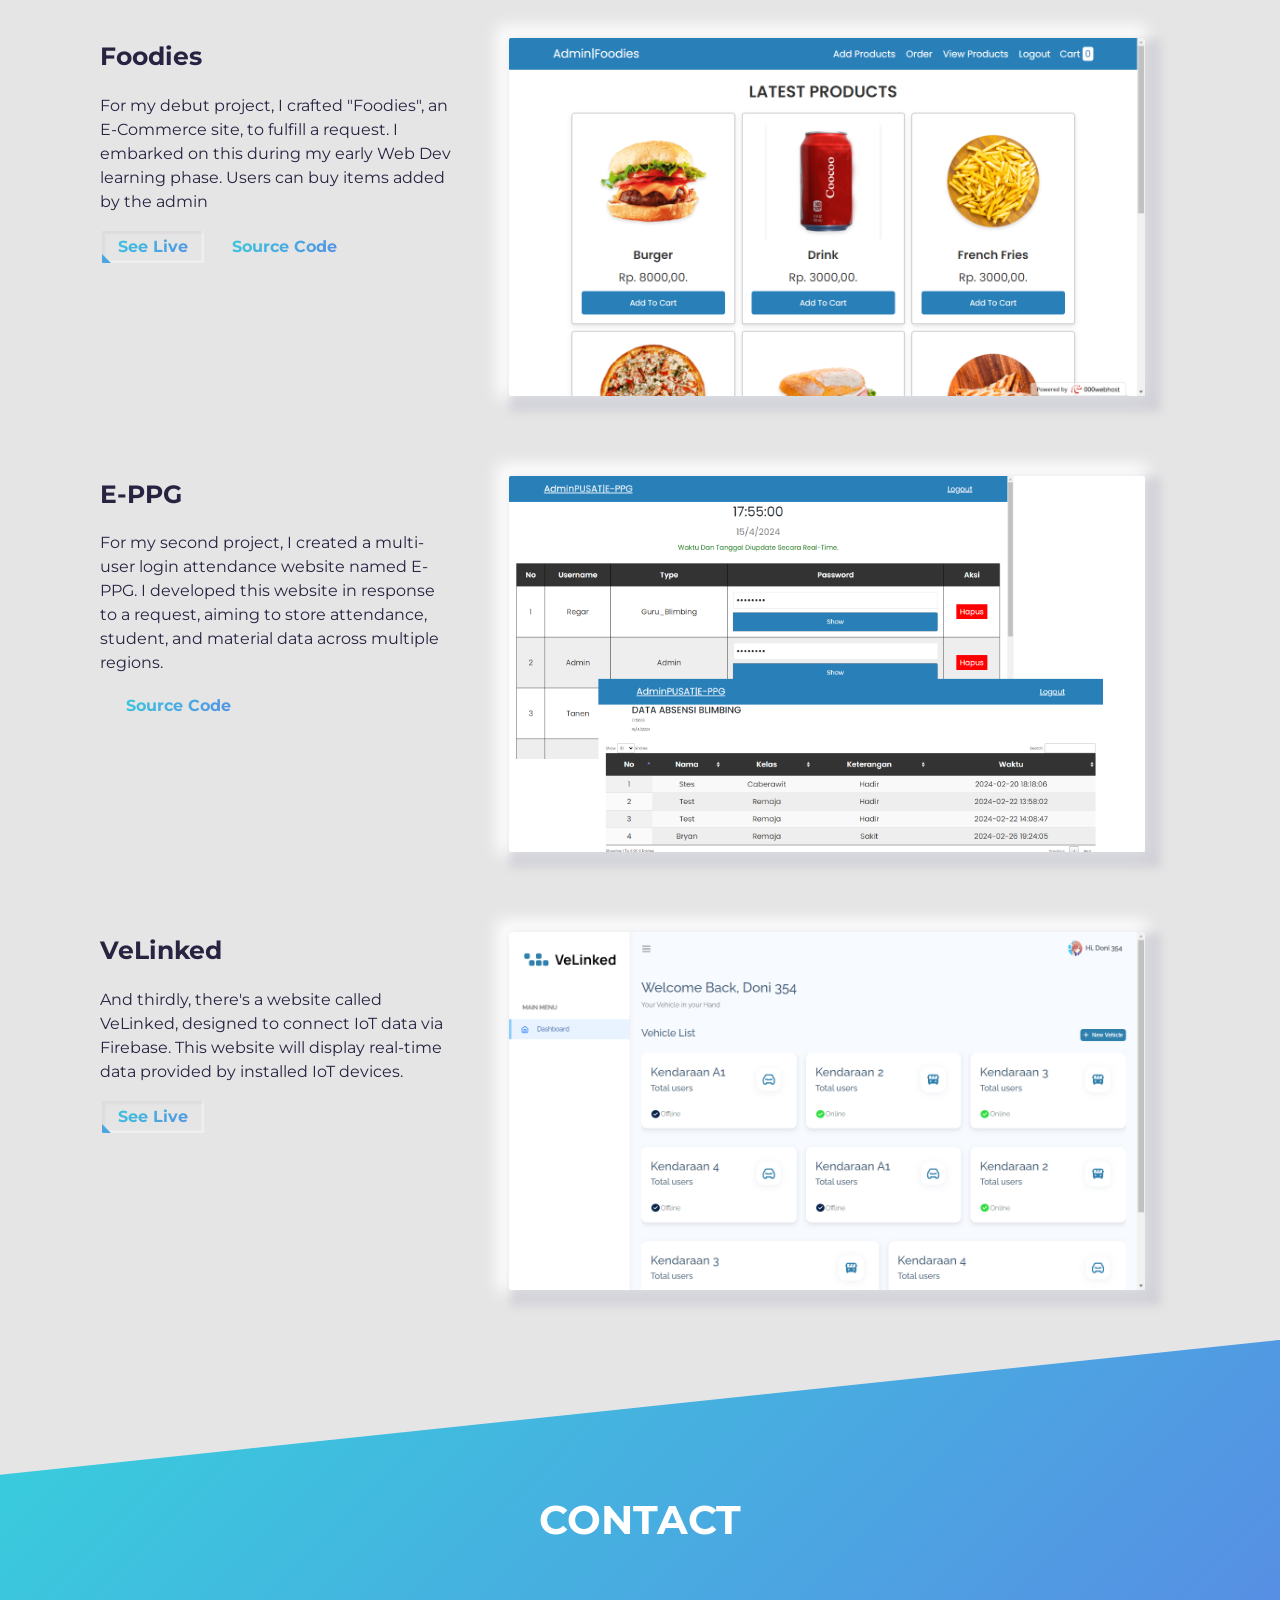
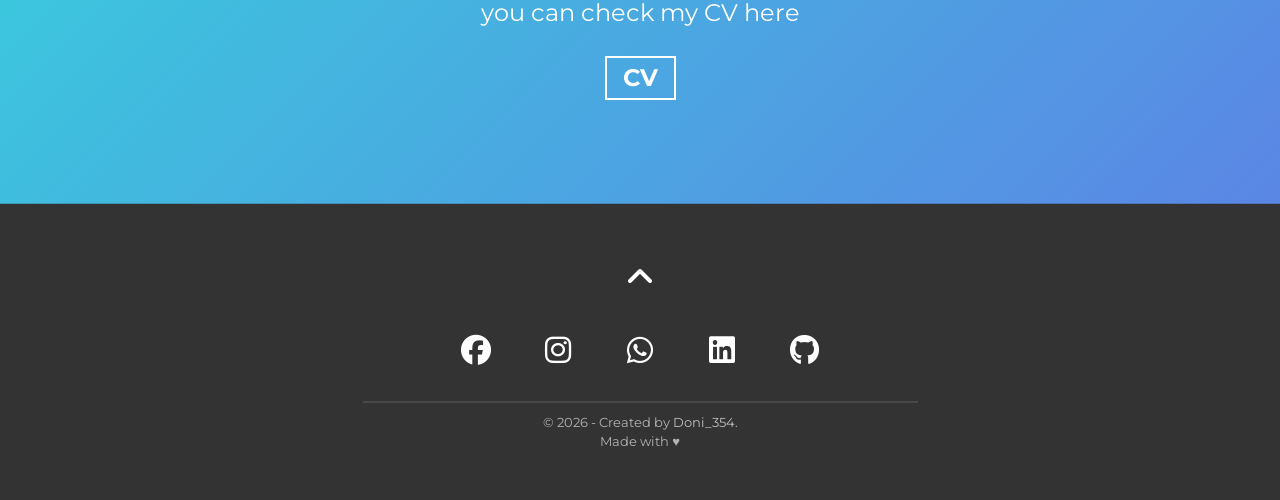
==== commit 6a884ac4: "Resume" ====
--- a/index.html
+++ b/index.html
@@ -145,7 +145,7 @@
               my communication skills to be able to effectively manage teams.
             </p>
             <span class="about-wrapper__cta">
-              <a href="CV.AidilFitrahRomadhoni.html" class="cta-btn cta-btn--resume">View Resume</a>
+              <a href="assets/CV.Aidil Fitrah Romadhoni.pdf" class="cta-btn cta-btn--resume">View Resume</a>
             </span>
           </div>
         </div>
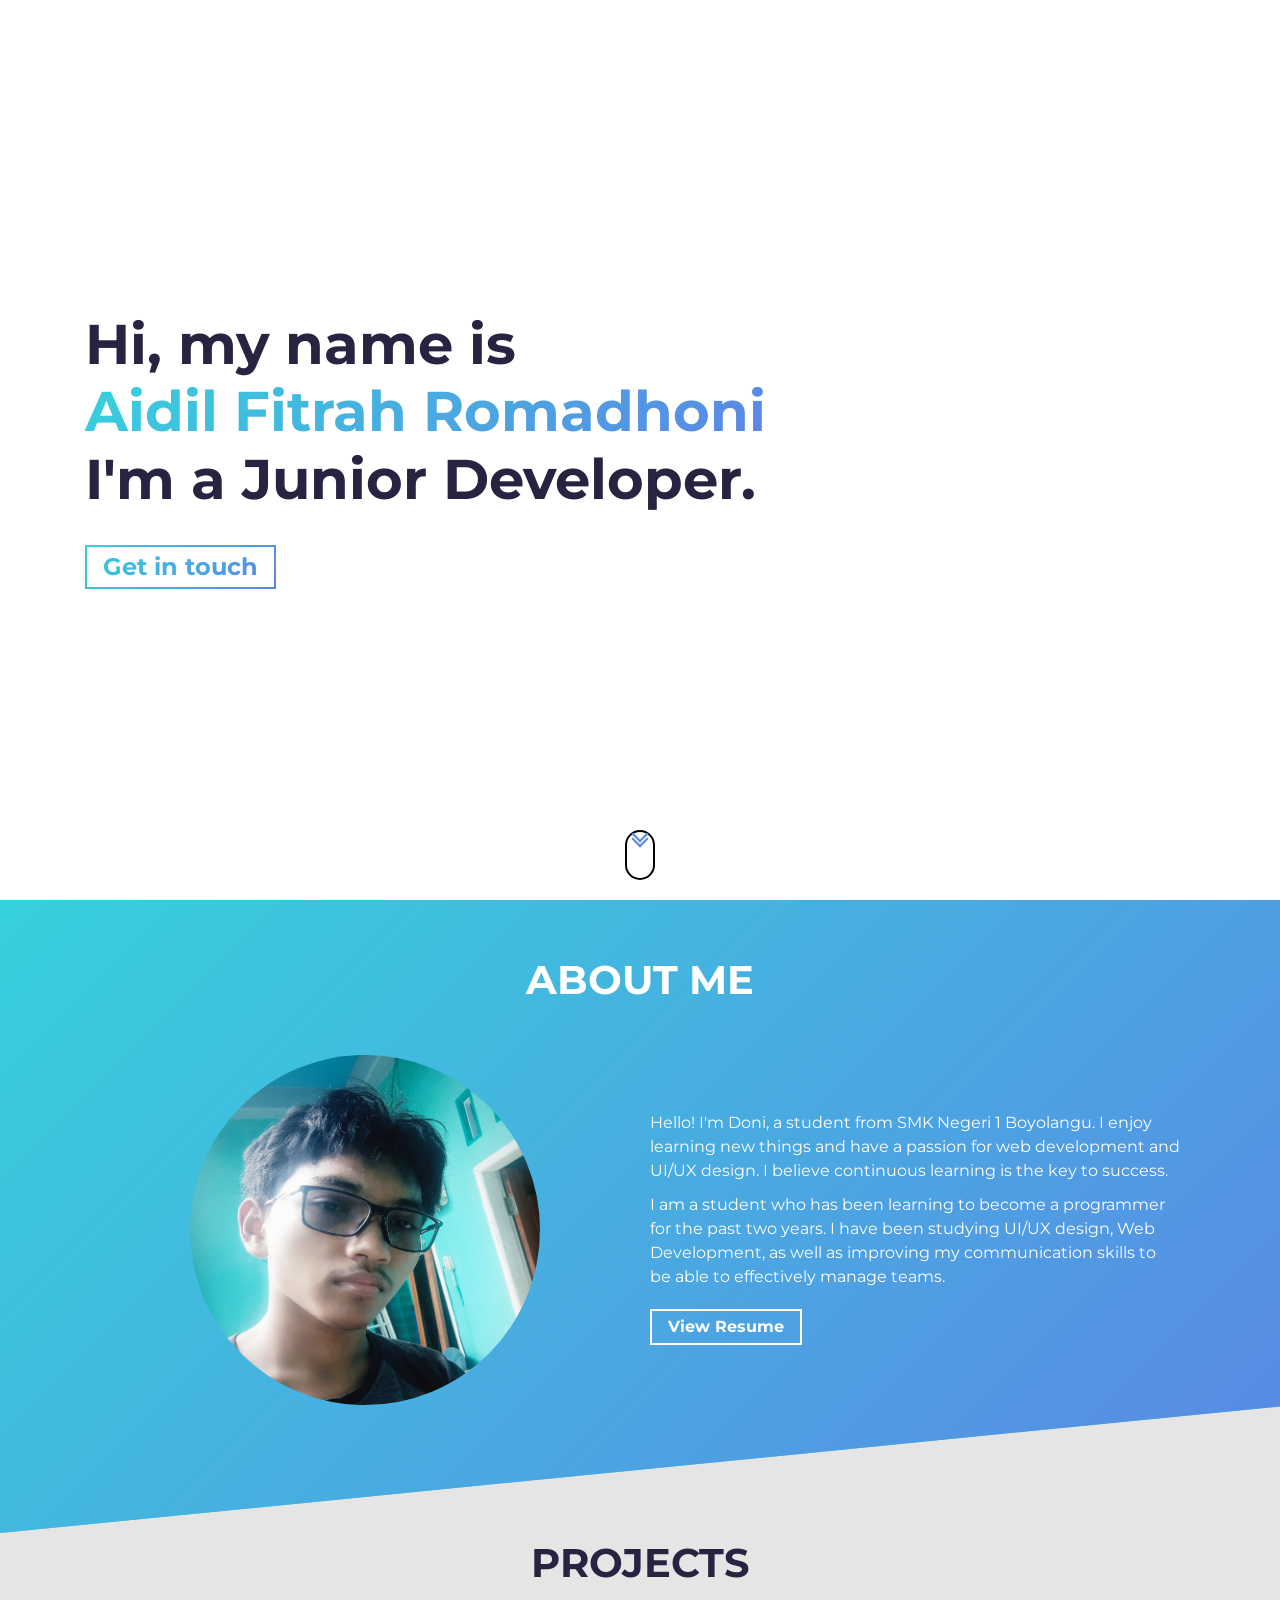
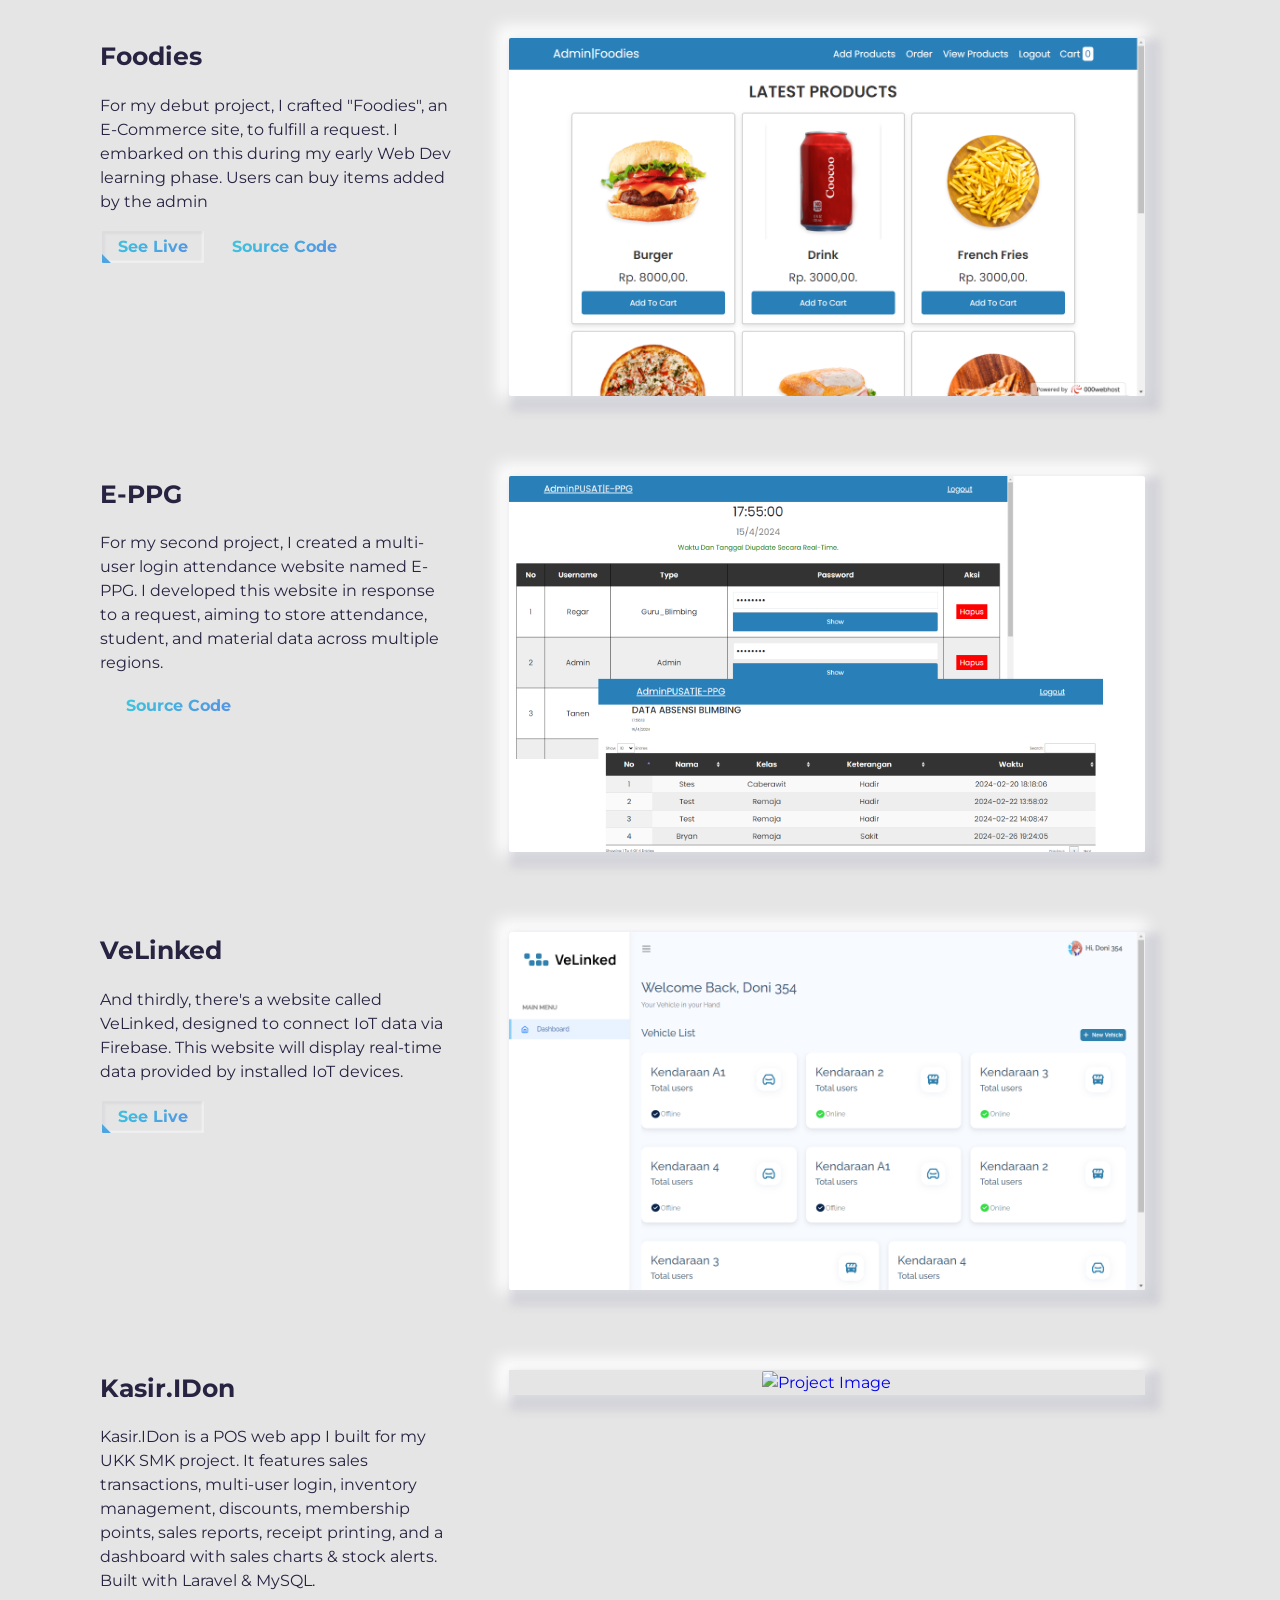
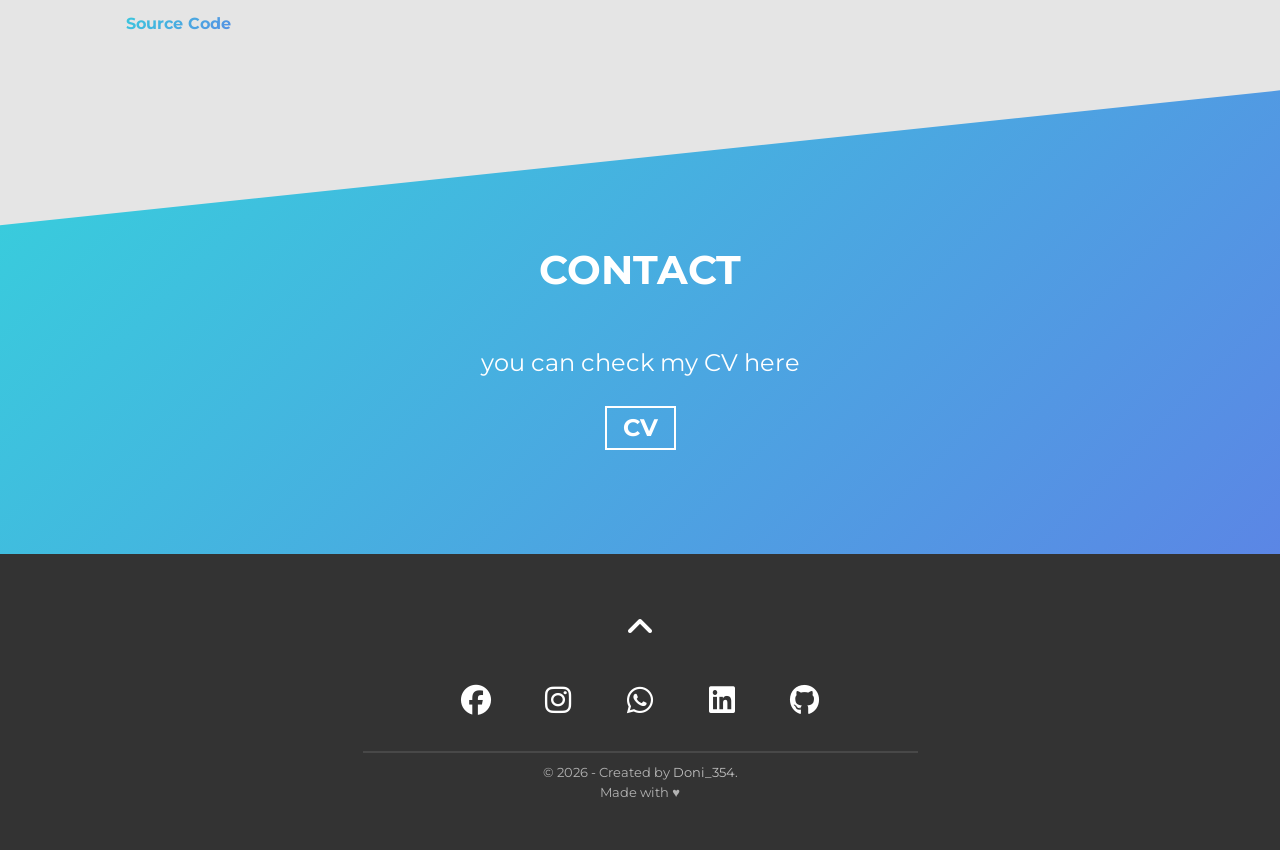
==== commit 2e2a1bab: "WEB Kasir.IDon" ====
--- a/index.html
+++ b/index.html
@@ -131,6 +131,7 @@
               alt="Profile Image"
               width="450"
               height="350"
+              style="border-radius: 50%;"
             />
           </div>
           <div class="about-wrapper__info">
@@ -265,6 +266,38 @@
             </div>
           </article>
           <!-- /END Project -->
+
+          <!-- Each .row is a project -->
+          <article class="row">
+            <div class="project-wrapper__text">
+              <h3 class="project-wrapper__text-title">Kasir.IDon</h3>
+              <p class="project-wrapper__text-info">
+                Kasir.IDon is a POS web app I built for my UKK SMK project. It features sales transactions, multi-user login, inventory management, discounts, membership points, sales reports, receipt printing, and a dashboard with sales charts & stock alerts. Built with Laravel & MySQL.
+
+              </p>
+              <div class="project-wrapper__text-btns">
+              
+                <a href="https://github.com/Doni354/Web-Kasir-UKK-2025" target="_blank" class="cta-btn text-color-main"
+                  >Source Code</a
+                >
+              </div>
+            </div>
+
+            <div class="project-wrapper__image">
+              <a href="#" target="_blank" rel="noopener noreferrer">
+                <div class="thumbnail rounded">
+                  <img
+                    src="./assets/KasirIDon.png"
+                    class="img-fluid"
+                    alt="Project Image"
+                    width="1366"
+                    height="767"
+                  />
+                </div>
+              </a>
+            </div>
+          </article>
+          <!-- /END Project -->
         </div>
       </div>
     </section>
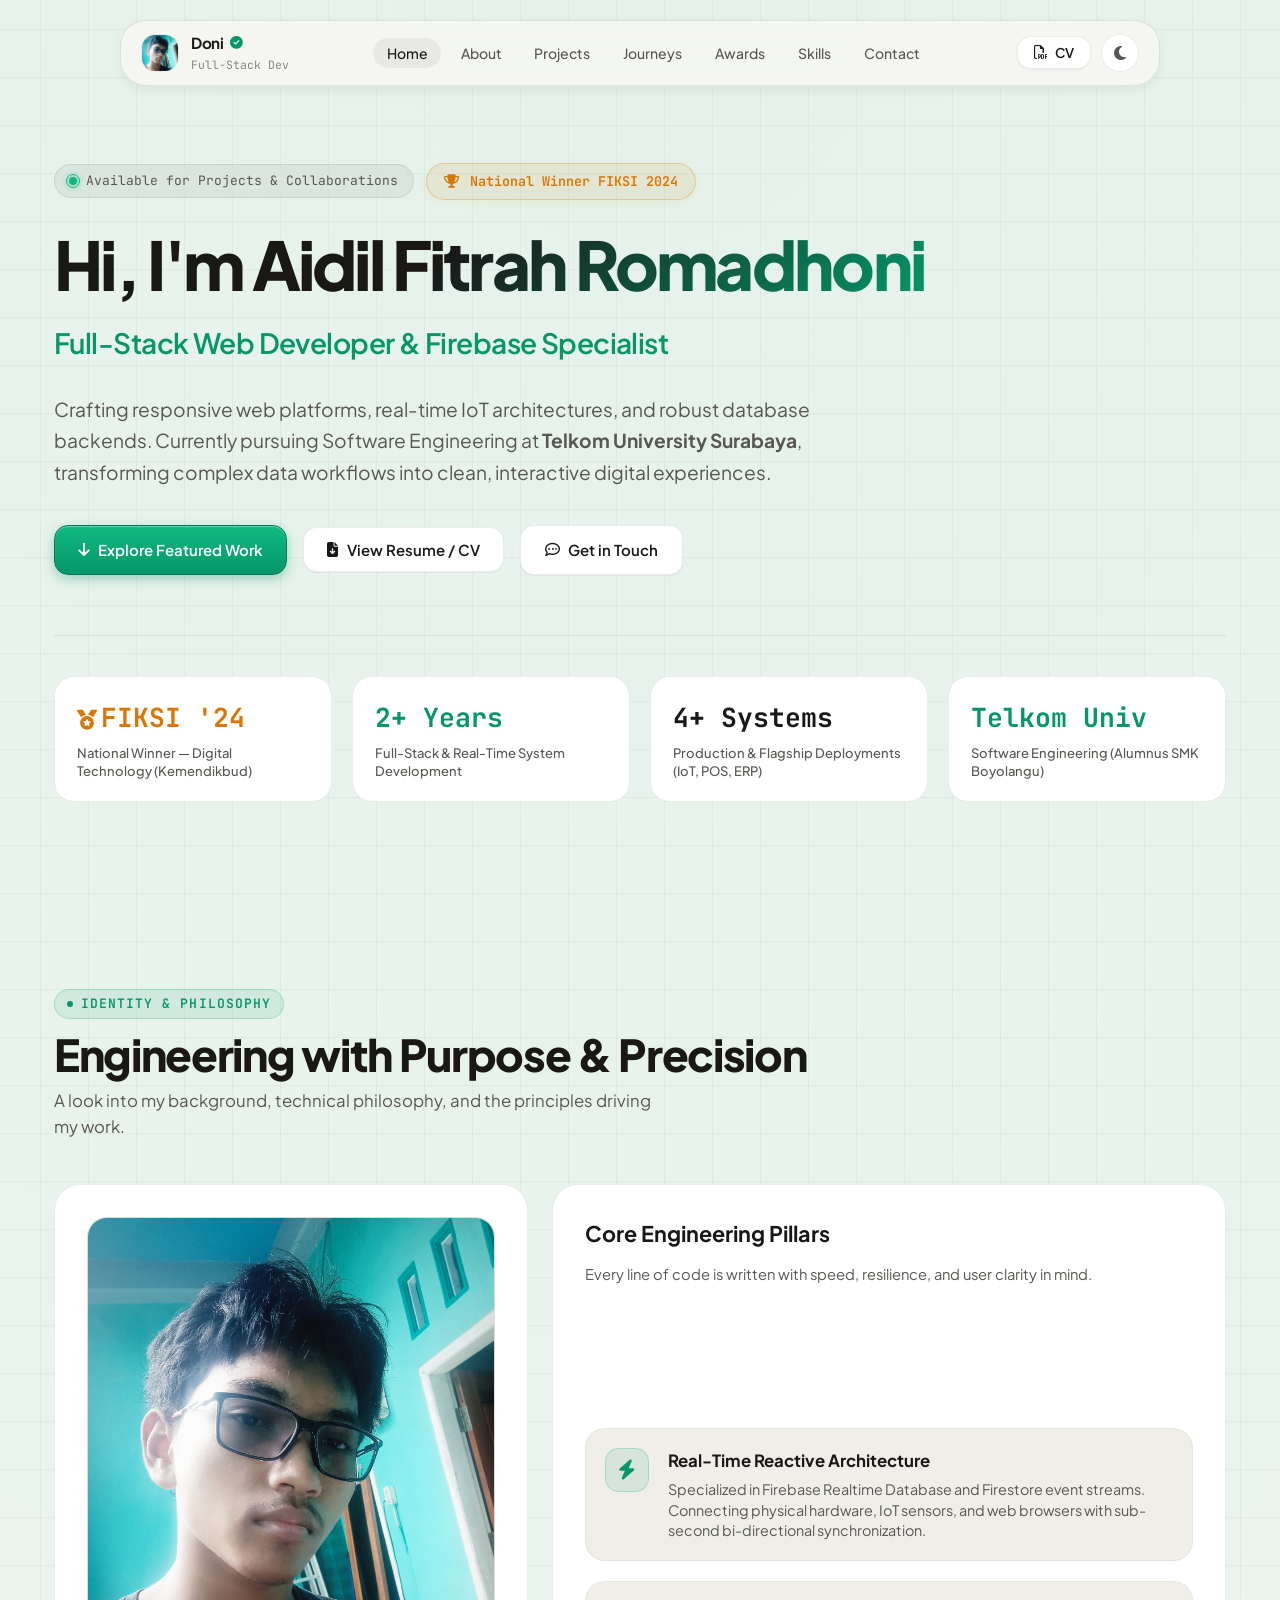
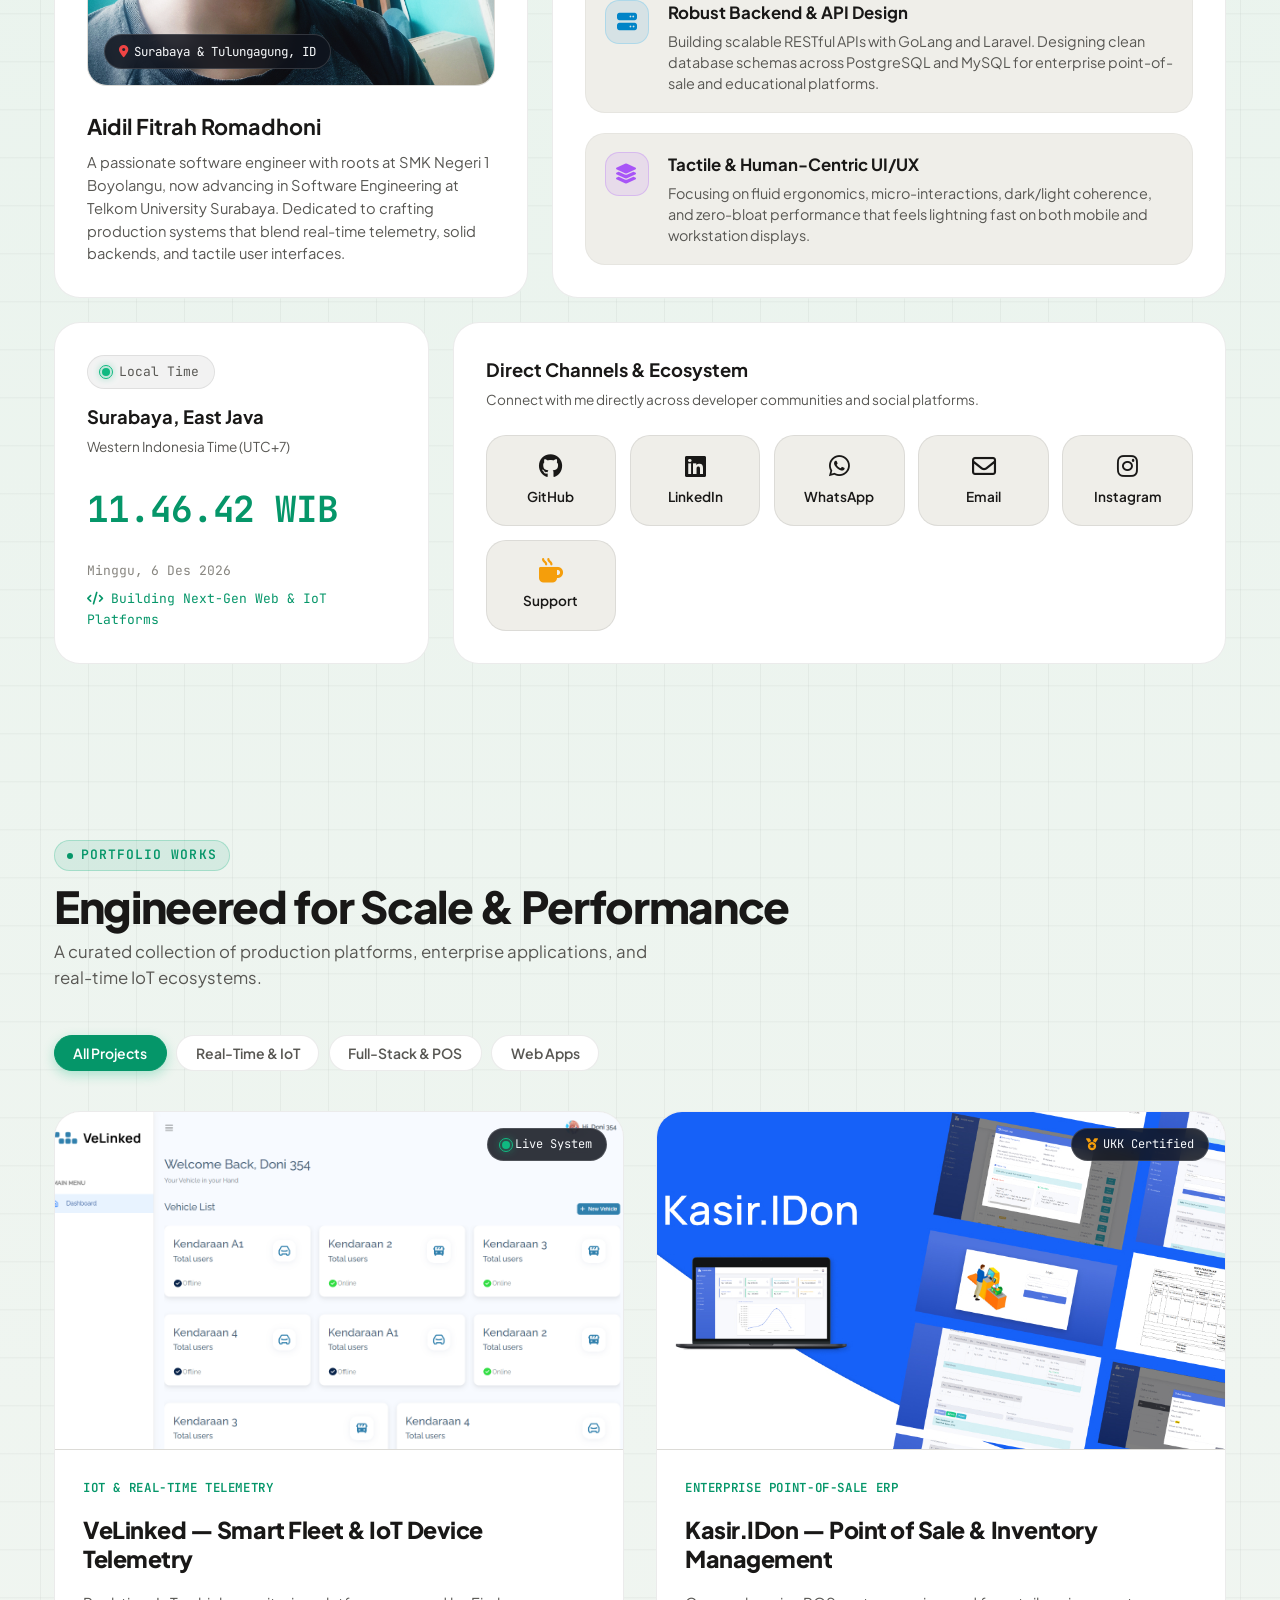
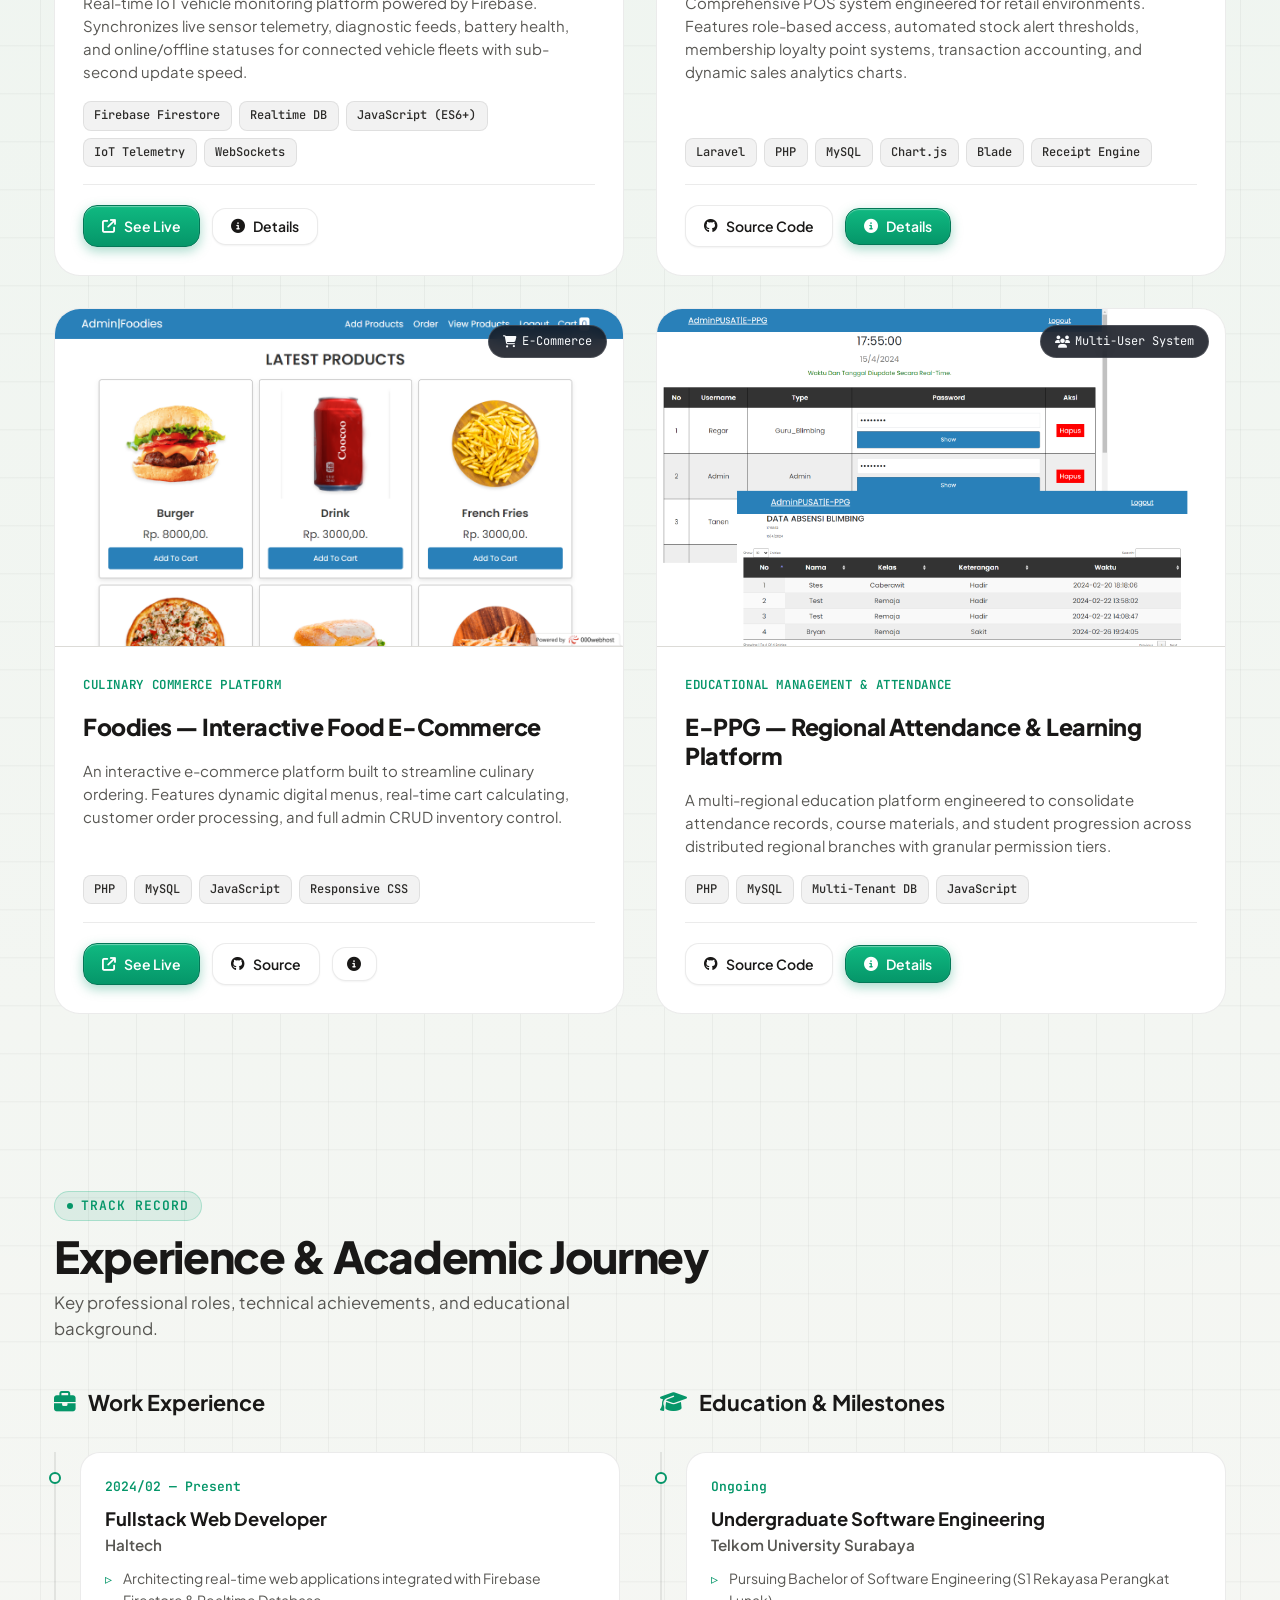
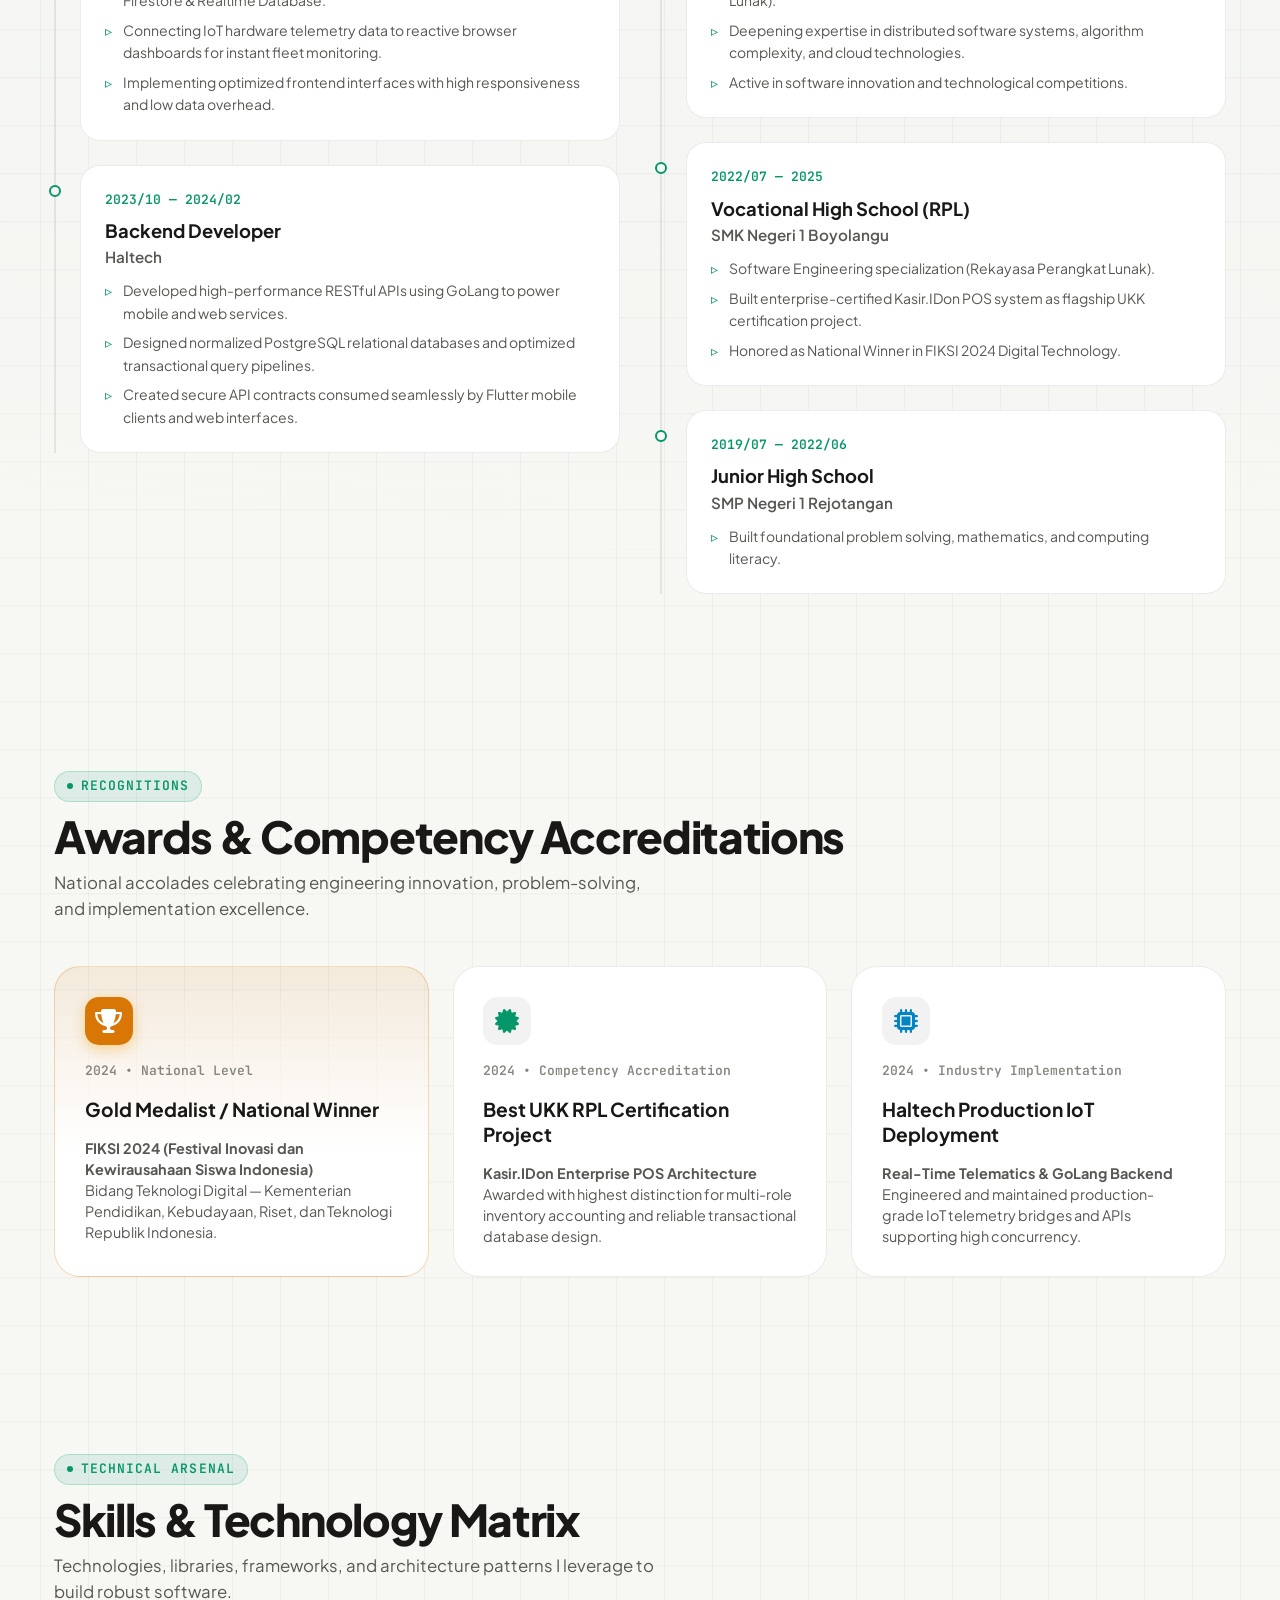
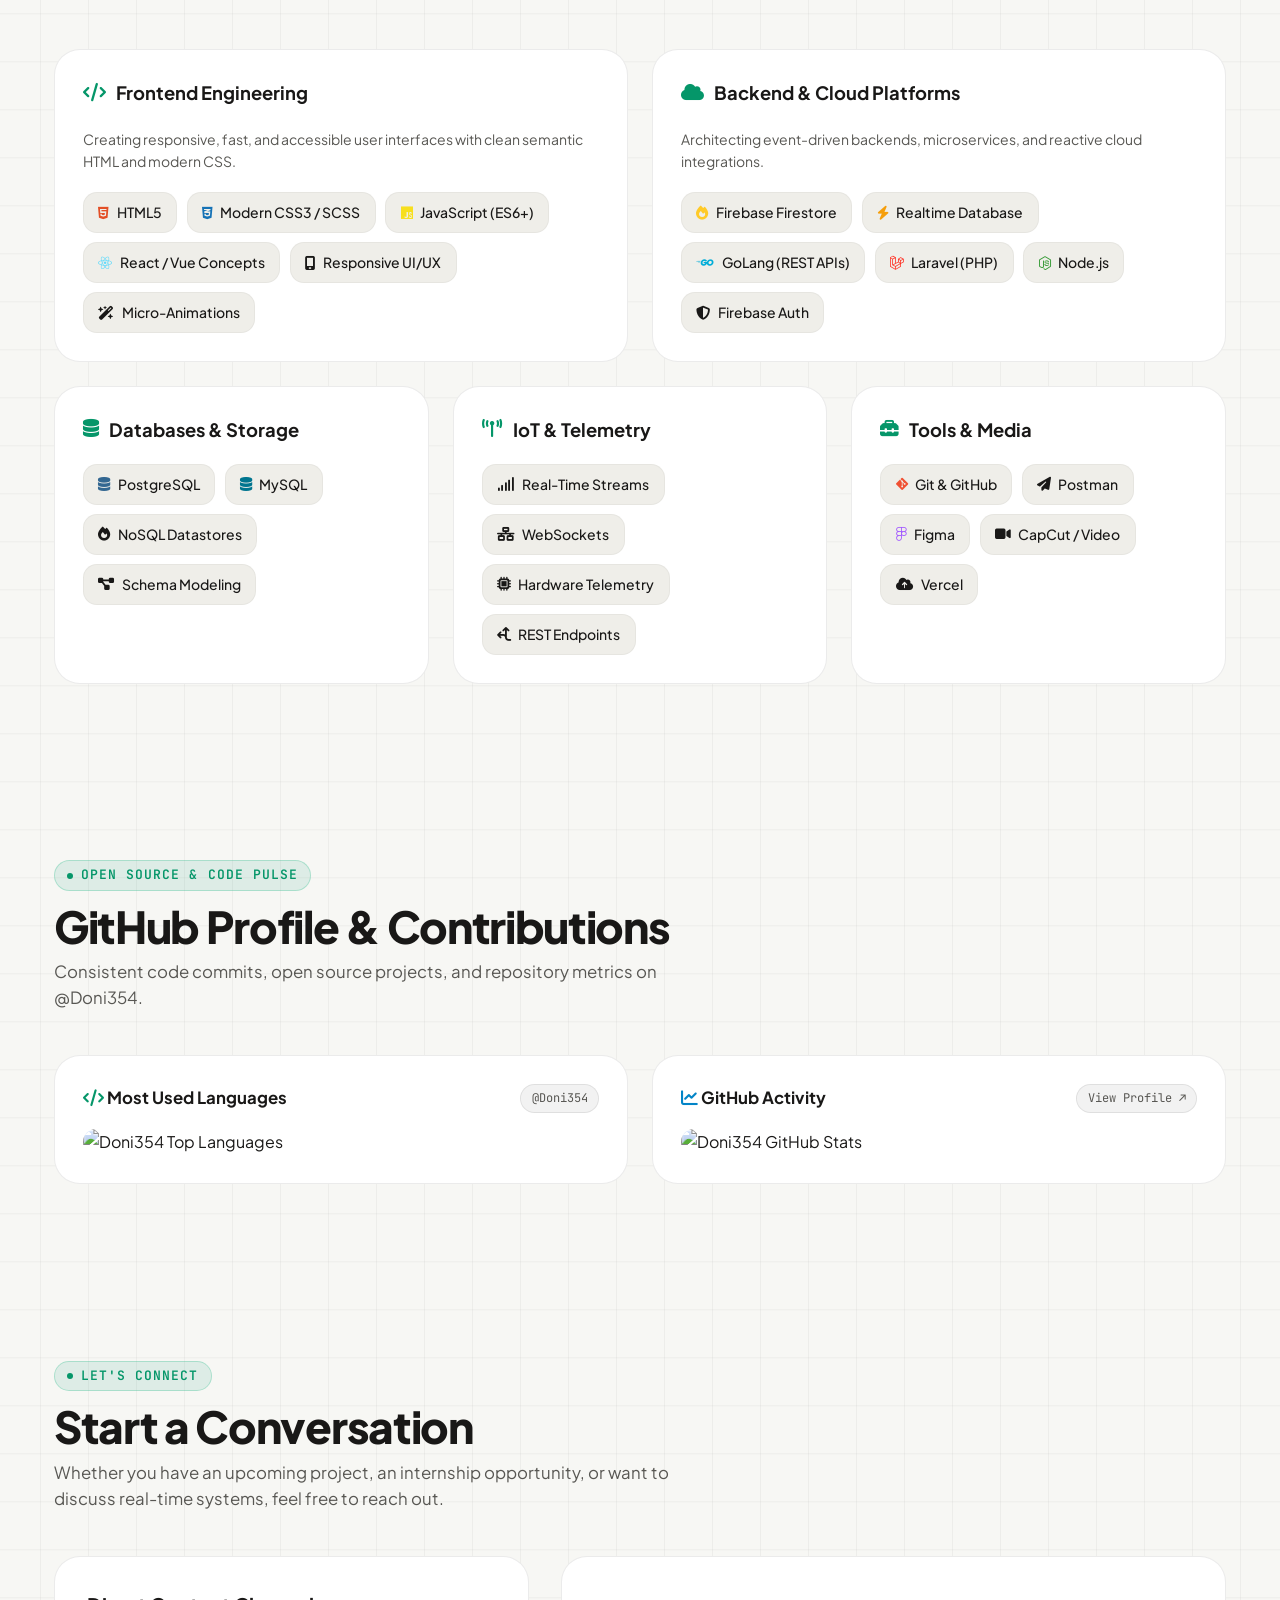
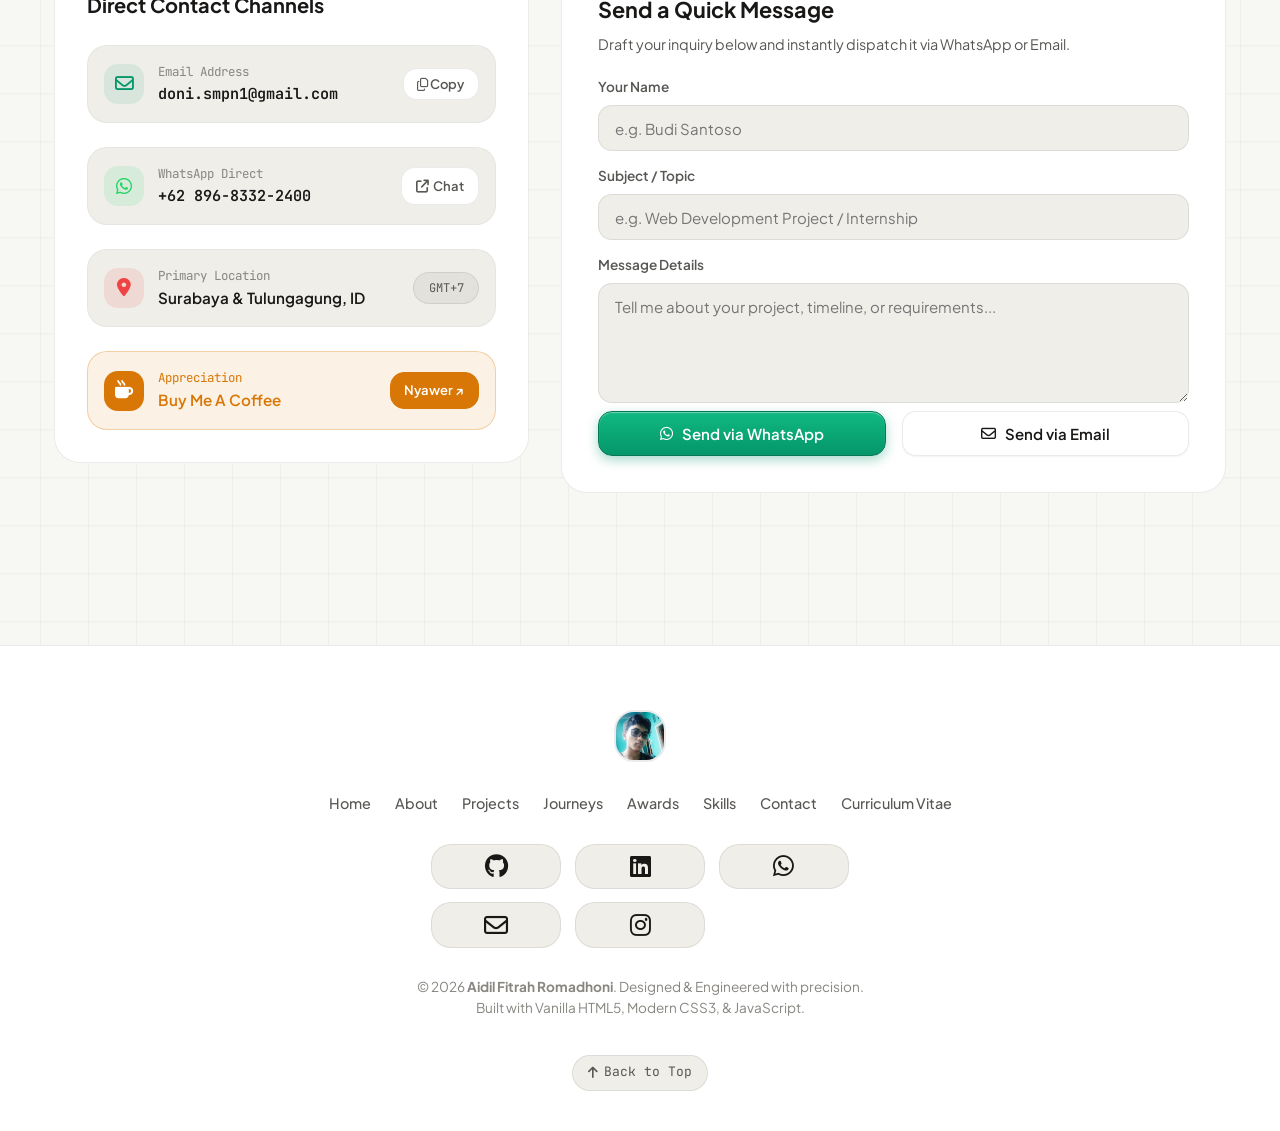
==== commit 7ed90c2e: "revamp web porto" ====
--- a/index.html
+++ b/index.html
@@ -1,386 +1,1320 @@
-<!-- HELLO
--
-DevFolio is a minimal, clean, lightweight and fully responsive template for Devlopers!
-Created by Anil Seervi.
--
-GitHub repo: https://github.com/AnilSeervi/DevFolio
-README: https://github.com/AnilSeervi/DevFolio/blob/master/README.md
--
-Have fun creating your portfolio on this template!!! -->
-
 <!DOCTYPE html>
 <html lang="en">
-  <head>
-    <meta charset="UTF-8" />
-    <meta http-equiv="X-UA-Compatible" content="IE=edge" />
-    <meta name="viewport" content="width=device-width, initial-scale=1.0" />
-    <link rel="preconnect" href="https://fonts.gstatic.com" />
-    <link rel="preconnect" href="https://cdnjs.cloudflare.com" />
-
-    <!-- Title: add your Portfolio websites's title here -->
-    <title>[Doni] | Junior Developer</title>
-
-    <!-- Add some coding keywords below, Ex: (javascript, yourusername, etc) -->
-    <meta name="keywords" content="[username], [name], skill" />
-
-    <!-- Improve your SEO by adding a small descrption of you -->
-    <meta name="description" content="[Your name here] | Developer" />
-
-    <!-- Add a your png Logo to the assets folder and change the href attr accordingly  -->
-    <link rel="icon" type="image/png" href="./assets/LogoCode.png" />
-
-    <!-- Add your primary-theme color for the value of content -->
-    <meta name="theme-color" content="#36d1dc" />
-
-    <!-- Open Graph / Facebook -->
-    <meta property="og:type" content="website" />
-    <!-- Fill content with the URL of this portfolio you'll host -->
-    <meta property="og:url" content="https://devfolio.js.org/" />
-    <!-- Fill content with the title of your portfolio(Recommended to use what you put in <title> tag) -->
-    <meta property="og:title" content="[Your name here] | Developer" />
-    <!-- Give a short description that'll show up when you/someone shares your portfolio on different platform -->
-    <meta property="og:description" content="Made using DevFolio Template" />
-    <!-- Add a thumbnail image in assets folder and fill the content attr with URL to that thumbnail 
-      so that a thumbnail image of your portfolio is shown while shared on other platform -->
-    <meta
-      property="og:image"
-      content="https://devfolio.js.org/assets/devfolio.png"
-    />
-
-    <!-- Twitter -->
-    <meta property="twitter:card" content="summary_large_image" />
-    <!-- Again fill content attr with the URL of this portfolio you'll host -->
-    <meta property="twitter:url" content="https://devfolio.js.org" />
-    <!-- Recommended to use the same text used within <title> element -->
-    <meta property="twitter:title" content="[Your name here] | Developer" />
-    <!-- short description that shows up while your portfolio is shared -->
-    <meta
-      property="twitter:description"
-      content="Made using DevFolio Template"
-    />
-    <!-- Fill content with the URL to the thumbnail image that you'll put in the assets folder -->
-    <meta
-      property="twitter:image"
-      content="https://anilseervi.vercel.app/assets/devfolio.png"
-    />
-
-    <!-- link tags -->
-    <link rel="preload" as="style" href="./css/main.css" />
-    <link rel="stylesheet" href="./css/main.css" />
-
-    <!-- FontAwesome Icons link -->
-    <link
-      rel="stylesheet"
-      href="https://cdnjs.cloudflare.com/ajax/libs/font-awesome/6.3.0/css/all.min.css"
-      integrity="sha512-SzlrxWUlpfuzQ+pcUCosxcglQRNAq/DZjVsC0lE40xsADsfeQoEypE+enwcOiGjk/bSuGGKHEyjSoQ1zVisanQ=="
-      crossorigin="anonymous"
-      referrerpolicy="no-referrer"
-    />
-    <script defer src="./javascript/scrollreveal.min.js"></script>
-    <script
-      defer
-      type="text/javascript"
-      src="./javascript/scrollveal.js"
-    ></script>
-
-    <!-- Remove Google Analytics once you have your portfolio website set-up -->
-    <!-- Global site tag (gtag.js) - Google Analytics -->
-    <script
-      async
-      src="https://www.googletagmanager.com/gtag/js?id=UA-122228201-4"
-    ></script>
-    <script>
-      window.dataLayer = window.dataLayer || []
-      function gtag() {
-        dataLayer.push(arguments)
+<head>
+  <meta charset="UTF-8" />
+  <meta name="viewport" content="width=device-width, initial-scale=1.0" />
+
+  <!-- Immediate Theme Initializer to Prevent Flash of Unstyled Theme -->
+  <script>
+    (function () {
+      try {
+        const savedTheme = localStorage.getItem('doni-theme');
+        const prefersDark = window.matchMedia('(prefers-color-scheme: dark)').matches;
+        if (savedTheme === 'dark' || (!savedTheme && prefersDark)) {
+          document.documentElement.classList.add('dark');
+          document.documentElement.style.colorScheme = 'dark';
+        } else {
+          document.documentElement.classList.remove('dark');
+          document.documentElement.style.colorScheme = 'light';
+        }
+      } catch (_) {}
+    })();
+  </script>
+
+  <!-- SEO: Primary Title & Meta Tags -->
+  <title>Aidil Fitrah Romadhoni — Full-Stack Web Developer &amp; Firebase Specialist | Portfolio</title>
+  <meta
+    name="description"
+    content="Official portfolio of Aidil Fitrah Romadhoni (Doni / Doni354). Full-Stack Web Developer &amp; Firebase Specialist specializing in real-time IoT architectures, GoLang APIs, Laravel, and responsive web platforms. National Winner FIKSI 2024. Telkom University Surabaya, Indonesia."
+  />
+  <meta
+    name="keywords"
+    content="Aidil Fitrah Romadhoni, Doni, Doni354, doni_j354, Full-Stack Web Developer, Firebase Developer, Software Engineering, Telkom University Surabaya, SMK Negeri 1 Boyolangu, FIKSI 2024, Kasir.IDon, VeLinked, IoT Telemetry, Haltech, GoLang, Laravel, Portfolio Indonesia"
+  />
+  <meta name="author" content="Aidil Fitrah Romadhoni" />
+  <meta name="robots" content="index, follow" />
+  <link rel="canonical" href="https://doni354.vercel.app/" />
+
+  <!-- Favicon -->
+  <link rel="icon" type="image/png" href="./assets/LogoCode.png" />
+  <link rel="apple-touch-icon" href="./assets/LogoCode.png" />
+
+  <!-- Preconnect & Fonts -->
+  <link rel="preconnect" href="https://api.fontshare.com" crossorigin />
+  <link rel="preconnect" href="https://fonts.googleapis.com" crossorigin />
+  <link rel="preconnect" href="https://fonts.gstatic.com" crossorigin />
+  <link rel="preconnect" href="https://cdnjs.cloudflare.com" crossorigin />
+
+  <!-- FontAwesome 6 Icons -->
+  <link
+    rel="stylesheet"
+    href="https://cdnjs.cloudflare.com/ajax/libs/font-awesome/6.5.1/css/all.min.css"
+    integrity="sha512-DTOQO9RWCH3ppGqcWaEA1BIZOC6xxalwEsw9c2QQeAIftl+Vegovlnee1c9QX4TctnWMn13TZye+giMm8e2LwA=="
+    crossorigin="anonymous"
+    referrerpolicy="no-referrer"
+  />
+
+  <!-- Main Stylesheet -->
+  <link rel="stylesheet" href="./css/main.css" />
+
+  <!-- Open Graph / Facebook -->
+  <meta property="og:type" content="profile" />
+  <meta property="og:site_name" content="Aidil Fitrah Romadhoni — Portfolio" />
+  <meta property="og:title" content="Aidil Fitrah Romadhoni — Full-Stack Web Developer &amp; Firebase Specialist" />
+  <meta
+    property="og:description"
+    content="Full-Stack Web Developer &amp; Firebase Specialist. Gold Medalist FIKSI 2024. Building real-time web ecosystems and IoT telemetry platforms."
+  />
+  <meta property="og:url" content="https://doni354.vercel.app/" />
+  <meta property="og:image" content="https://doni354.vercel.app/assets/me.jpg" />
+  <meta property="profile:first_name" content="Aidil Fitrah" />
+  <meta property="profile:last_name" content="Romadhoni" />
+  <meta property="profile:username" content="Doni354" />
+
+  <!-- Twitter Card -->
+  <meta name="twitter:card" content="summary_large_image" />
+  <meta name="twitter:title" content="Aidil Fitrah Romadhoni — Full-Stack Web Developer" />
+  <meta
+    name="twitter:description"
+    content="Full-Stack Web Developer &amp; Firebase Specialist. National Winner FIKSI 2024. Telkom University Surabaya."
+  />
+  <meta name="twitter:image" content="https://doni354.vercel.app/assets/me.jpg" />
+
+  <!-- JSON-LD: Structured Schema (Person & WebSite) -->
+  <script type="application/ld+json">
+  {
+    "@context": "https://schema.org",
+    "@type": "Person",
+    "@id": "https://doni354.vercel.app/#person",
+    "name": "Aidil Fitrah Romadhoni",
+    "givenName": "Aidil Fitrah",
+    "familyName": "Romadhoni",
+    "additionalName": "Doni",
+    "alternateName": ["Doni", "Doni354", "doni_j354"],
+    "url": "https://doni354.vercel.app/",
+    "image": "https://doni354.vercel.app/assets/me.jpg",
+    "jobTitle": ["Full-Stack Web Developer", "Firebase Specialist", "Backend Developer"],
+    "description": "Aidil Fitrah Romadhoni (Doni) is a Full-Stack Web Developer and Firebase specialist studying Software Engineering at Telkom University Surabaya. National Winner FIKSI 2024 in Digital Technology.",
+    "alumniOf": [
+      {
+        "@type": "CollegeOrUniversity",
+        "name": "Telkom University Surabaya"
+      },
+      {
+        "@type": "EducationalOrganization",
+        "name": "SMK Negeri 1 Boyolangu"
       }
-      gtag("js", new Date())
-
-      gtag("config", "UA-122228201-4")
-    </script>
-    <!-- End of Google Analytics -->
-  </head>
-  <body>
-    <!-- Hero Section -->
+    ],
+    "award": [
+      "National Winner (Gold) — FIKSI 2024 Digital Technology Category (Kementerian Pendidikan dan Kebudayaan)",
+      "UKK SMK Rekayasa Perangkat Lunak Competency Certification — Kasir.IDon POS Platform"
+    ],
+    "knowsAbout": [
+      "Full-Stack Web Development",
+      "Firebase Firestore & Realtime Database",
+      "IoT Telemetry Integration",
+      "GoLang REST APIs",
+      "Laravel Framework",
+      "PostgreSQL",
+      "MySQL",
+      "JavaScript (ES6+)",
+      "WebSockets"
+    ],
+    "sameAs": [
+      "https://github.com/Doni354",
+      "https://www.linkedin.com/in/aidil-fitrah-romadhoni-61b49a2b3/",
+      "https://www.instagram.com/doni_j354/"
+    ]
+  }
+  </script>
+</head>
+
+<body>
+  <!-- ==========================================================================
+       Floating Glass Navigation Dock
+       ========================================================================== -->
+  <header class="navbar-dock" id="navbarDock">
+    <a href="#hero" class="navbar-brand" aria-label="Go to top">
+      <img src="./assets/me.jpg" alt="Doni Avatar" class="brand-avatar" />
+      <div class="brand-info">
+        <span class="brand-name">Doni <i class="fa-solid fa-circle-check" style="color:var(--accent-primary);font-size:0.8rem;" title="Verified Developer"></i></span>
+        <span class="brand-tag">Full-Stack Dev</span>
+      </div>
+    </a>
+
+    <nav aria-label="Primary Navigation">
+      <ul class="nav-links">
+        <li><a href="#hero" class="nav-link active">Home</a></li>
+        <li><a href="#about" class="nav-link">About</a></li>
+        <li><a href="#projects" class="nav-link">Projects</a></li>
+        <li><a href="#journeys" class="nav-link">Journeys</a></li>
+        <li><a href="#awards" class="nav-link">Awards</a></li>
+        <li><a href="#skills" class="nav-link">Skills</a></li>
+        <li><a href="#contact" class="nav-link">Contact</a></li>
+      </ul>
+    </nav>
+
+    <div class="nav-actions">
+      <button type="button" class="btn-embossed btn-embossed-secondary open-cv-modal-btn" style="padding:0.45rem 0.95rem;font-size:0.84rem;">
+        <i class="fa-regular fa-file-pdf"></i> CV
+      </button>
+
+      <button
+        type="button"
+        id="themeToggleBtn"
+        class="theme-toggle-btn"
+        aria-label="Toggle Theme (or press T)"
+        title="Toggle Theme (Shortcut: T)"
+      >
+        <i id="themeIcon" class="fa-solid fa-moon"></i>
+      </button>
+
+      <button
+        type="button"
+        id="mobileNavToggle"
+        class="mobile-nav-toggle"
+        aria-label="Open Navigation Menu"
+      >
+        <i class="fa-solid fa-bars"></i>
+      </button>
+    </div>
+  </header>
+
+  <!-- Mobile Drawer Menu -->
+  <div id="mobileNavMenu" class="mobile-nav-menu">
+    <a href="#hero" class="mobile-nav-link nav-link">Home</a>
+    <a href="#about" class="mobile-nav-link nav-link">About</a>
+    <a href="#projects" class="mobile-nav-link nav-link">Projects</a>
+    <a href="#journeys" class="mobile-nav-link nav-link">Journeys</a>
+    <a href="#awards" class="mobile-nav-link nav-link">Awards</a>
+    <a href="#skills" class="mobile-nav-link nav-link">Skills</a>
+    <a href="#contact" class="mobile-nav-link nav-link">Contact</a>
+    <button type="button" class="btn-embossed btn-embossed-primary open-cv-modal-btn" style="margin-top:0.5rem;width:100%;">
+      <i class="fa-regular fa-file-pdf"></i> View &amp; Download CV
+    </button>
+  </div>
+
+  <main>
+    <!-- ==========================================================================
+         Hero Section
+         ========================================================================== -->
     <div id="hero">
-      <section class="container">
-        <h1 class="hero-title">
-          Hi, my name is <span class="text-color-main name">Aidil Fitrah Romadhoni</span>
-          <br />
-          I'm a Junior Developer.
-        </h1>
-        <p class="hero-cta">
-          <a class="cta-btn cta-btn--hero" href="#about">Get in touch</a>
-        </p>
-      </section>
-      <a href="#about" class="scroll-down-link" aria-label="scroll-down">
-        <div class="scroll-down"></div
-      ></a>
+      <div class="container">
+        <div class="hero-content">
+          <!-- Badges Row -->
+          <div class="hero-badge-row">
+            <span class="status-pill">
+              <span class="status-dot"></span>
+              Available for Projects &amp; Collaborations
+            </span>
+            <a href="#awards" class="award-badge-banner">
+              <i class="fa-solid fa-trophy"></i>
+              <span>National Winner FIKSI 2024</span>
+            </a>
+          </div>
+
+          <!-- Hero Headline -->
+          <h1 class="hero-title">
+            Hi, I'm <span class="text-gradient">Aidil Fitrah Romadhoni</span>
+          </h1>
+          <p class="hero-subtitle">
+            Full-Stack Web Developer &amp; Firebase Specialist
+          </p>
+
+          <p class="hero-desc">
+            Crafting responsive web platforms, real-time IoT architectures, and robust database backends. 
+            Currently pursuing Software Engineering at <strong>Telkom University Surabaya</strong>, transforming complex data workflows into clean, interactive digital experiences.
+          </p>
+
+          <!-- CTAs -->
+          <div class="hero-cta-group">
+            <a href="#projects" class="btn-embossed btn-embossed-primary">
+              <i class="fa-solid fa-arrow-down"></i> Explore Featured Work
+            </a>
+            <button type="button" class="btn-embossed btn-embossed-secondary open-cv-modal-btn">
+              <i class="fa-solid fa-file-arrow-down"></i> View Resume / CV
+            </button>
+            <a href="#contact" class="btn-embossed btn-embossed-secondary">
+              <i class="fa-regular fa-comment-dots"></i> Get in Touch
+            </a>
+          </div>
+
+          <!-- Hero Metrics Strip (Bento Strip) -->
+          <div class="hero-metrics-strip">
+            <div class="metric-card">
+              <span class="metric-value gold">
+                <i class="fa-solid fa-medal" style="font-size:1.25rem;"></i> FIKSI '24
+              </span>
+              <span class="metric-label">National Winner — Digital Technology (Kemendikbud)</span>
+            </div>
+
+            <div class="metric-card">
+              <span class="metric-value highlight">2+ Years</span>
+              <span class="metric-label">Full-Stack &amp; Real-Time System Development</span>
+            </div>
+
+            <div class="metric-card">
+              <span class="metric-value">4+ Systems</span>
+              <span class="metric-label">Production &amp; Flagship Deployments (IoT, POS, ERP)</span>
+            </div>
+
+            <div class="metric-card">
+              <span class="metric-value highlight">Telkom Univ</span>
+              <span class="metric-label">Software Engineering (Alumnus SMK Boyolangu)</span>
+            </div>
+          </div>
+        </div>
+      </div>
     </div>
-    <!-- /END Hero Section -->
-
-    <!-- About Section -->
+
+    <!-- ==========================================================================
+         About & Philosophy Bento Grid
+         ========================================================================== -->
     <section id="about">
       <div class="container">
-        <h2 class="section-title">About Me</h2>
-        <div class="row about-wrapper">
-          <div class="about-wrapper__image">
-            <img
-              class="img-fluid"
-              src="./assets/me.jpg"
-              alt="Profile Image"
-              width="450"
-              height="350"
-              style="border-radius: 50%;"
-            />
-          </div>
-          <div class="about-wrapper__info">
-            <p class="about-wrapper__info-text">          
-                Hello! I'm Doni, a student from SMK Negeri 1 Boyolangu. 
-                I enjoy learning new things and have a passion for web development and UI/UX design.
-                I believe continuous learning is the key to success.
-            </p>
-            <p class="about-wrapper__info-text">
-              I am a student who has been learning to become a programmer for the past two years.
-              I have been studying UI/UX design, Web Development, as well as improving 
-              my communication skills to be able to effectively manage teams.
-            </p>
-            <span class="about-wrapper__cta">
-              <a href="assets/CV.Aidil Fitrah Romadhoni.pdf" class="cta-btn cta-btn--resume">View Resume</a>
-            </span>
+        <div class="section-header">
+          <span class="section-eyebrow">Identity &amp; Philosophy</span>
+          <h2 class="section-title">Engineering with Purpose &amp; Precision</h2>
+          <p class="section-subtitle">
+            A look into my background, technical philosophy, and the principles driving my work.
+          </p>
+        </div>
+
+        <div class="bento-grid">
+          <!-- Profile Card -->
+          <div class="bento-card bento-profile">
+            <div class="profile-img-wrapper">
+              <img
+                src="./assets/me.jpg"
+                alt="Aidil Fitrah Romadhoni"
+                class="profile-img"
+              />
+              <div class="profile-location-chip">
+                <i class="fa-solid fa-location-dot" style="color:#ef4444;"></i>
+                <span>Surabaya &amp; Tulungagung, ID</span>
+              </div>
+            </div>
+
+            <div>
+              <h3 style="font-size:1.35rem;font-weight:700;margin-bottom:0.4rem;">
+                Aidil Fitrah Romadhoni
+              </h3>
+              <p style="font-size:0.92rem;color:var(--text-secondary);line-height:1.55;">
+                A passionate software engineer with roots at SMK Negeri 1 Boyolangu, now advancing in Software Engineering at Telkom University Surabaya. Dedicated to crafting production systems that blend real-time telemetry, solid backends, and tactile user interfaces.
+              </p>
+            </div>
+          </div>
+
+          <!-- Pillars Card -->
+          <div class="bento-card bento-pillars">
+            <div>
+              <h3 style="font-size:1.35rem;font-weight:700;margin-bottom:0.75rem;">
+                Core Engineering Pillars
+              </h3>
+              <p style="font-size:0.92rem;color:var(--text-secondary);margin-bottom:1.5rem;">
+                Every line of code is written with speed, resilience, and user clarity in mind.
+              </p>
+            </div>
+
+            <div class="pillar-list">
+              <div class="pillar-item">
+                <div class="pillar-icon-box">
+                  <i class="fa-solid fa-bolt"></i>
+                </div>
+                <div>
+                  <h4 class="pillar-title">Real-Time Reactive Architecture</h4>
+                  <p class="pillar-desc">
+                    Specialized in Firebase Realtime Database and Firestore event streams. Connecting physical hardware, IoT sensors, and web browsers with sub-second bi-directional synchronization.
+                  </p>
+                </div>
+              </div>
+
+              <div class="pillar-item">
+                <div class="pillar-icon-box" style="background:var(--accent-cyan-light);color:var(--accent-cyan);border-color:rgba(56,189,248,0.25);">
+                  <i class="fa-solid fa-server"></i>
+                </div>
+                <div>
+                  <h4 class="pillar-title">Robust Backend &amp; API Design</h4>
+                  <p class="pillar-desc">
+                    Building scalable RESTful APIs with GoLang and Laravel. Designing clean database schemas across PostgreSQL and MySQL for enterprise point-of-sale and educational platforms.
+                  </p>
+                </div>
+              </div>
+
+              <div class="pillar-item">
+                <div class="pillar-icon-box" style="background:rgba(168,85,247,0.12);color:#a855f7;border-color:rgba(168,85,247,0.25);">
+                  <i class="fa-solid fa-layer-group"></i>
+                </div>
+                <div>
+                  <h4 class="pillar-title">Tactile &amp; Human-Centric UI/UX</h4>
+                  <p class="pillar-desc">
+                    Focusing on fluid ergonomics, micro-interactions, dark/light coherence, and zero-bloat performance that feels lightning fast on both mobile and workstation displays.
+                  </p>
+                </div>
+              </div>
+            </div>
+          </div>
+
+          <!-- Live Surabaya Clock Card -->
+          <div class="bento-card bento-clock">
+            <div>
+              <span class="status-pill" style="margin-bottom:0.8rem;">
+                <span class="status-dot"></span> Local Time
+              </span>
+              <h3 style="font-size:1.15rem;font-weight:700;margin-bottom:0.3rem;">
+                Surabaya, East Java
+              </h3>
+              <p style="font-size:0.85rem;color:var(--text-secondary);">
+                Western Indonesia Time (UTC+7)
+              </p>
+            </div>
+
+            <div class="clock-display" id="surabayaClock">
+              --:--:-- WIB
+            </div>
+
+            <div class="clock-meta">
+              <span id="surabayaDate">Loading date...</span>
+              <span style="color:var(--accent-primary);margin-top:0.25rem;">
+                <i class="fa-solid fa-code"></i> Building Next-Gen Web &amp; IoT Platforms
+              </span>
+            </div>
+          </div>
+
+          <!-- Socials & Connect Card -->
+          <div class="bento-card bento-socials">
+            <div>
+              <h3 style="font-size:1.15rem;font-weight:700;margin-bottom:0.3rem;">
+                Direct Channels &amp; Ecosystem
+              </h3>
+              <p style="font-size:0.85rem;color:var(--text-secondary);">
+                Connect with me directly across developer communities and social platforms.
+              </p>
+            </div>
+
+            <div class="social-cards-grid">
+              <a href="https://github.com/Doni354" target="_blank" rel="noopener noreferrer" class="social-card">
+                <i class="fa-brands fa-github"></i>
+                <span>GitHub</span>
+              </a>
+
+              <a href="https://www.linkedin.com/in/aidil-fitrah-romadhoni-61b49a2b3/" target="_blank" rel="noopener noreferrer" class="social-card">
+                <i class="fa-brands fa-linkedin"></i>
+                <span>LinkedIn</span>
+              </a>
+
+              <a href="https://wa.me/6289683322400?text=Halo%20Doni,%20saya%20melihat%20portfolio%20Anda" target="_blank" rel="noopener noreferrer" class="social-card">
+                <i class="fa-brands fa-whatsapp"></i>
+                <span>WhatsApp</span>
+              </a>
+
+              <a href="mailto:doni.smpn1@gmail.com" class="social-card">
+                <i class="fa-regular fa-envelope"></i>
+                <span>Email</span>
+              </a>
+
+              <a href="https://www.instagram.com/doni_j354/" target="_blank" rel="noopener noreferrer" class="social-card">
+                <i class="fa-brands fa-instagram"></i>
+                <span>Instagram</span>
+              </a>
+
+              <a href="https://nyawer.co/Doni354" target="_blank" rel="noopener noreferrer" class="social-card">
+                <i class="fa-solid fa-mug-hot" style="color:#f59e0b;"></i>
+                <span>Support</span>
+              </a>
+            </div>
           </div>
         </div>
       </div>
     </section>
-    <!-- /END About Section -->
-
-    <!--Projects Section-->
+
+    <!-- ==========================================================================
+         Featured Projects Showcase (With Filter & Modal)
+         ========================================================================== -->
     <section id="projects">
       <div class="container">
-        <div class="project-wrapper">
-          <h2 class="section-title dark-blue-text">Projects</h2>
-
-          <!-- Each .row is a project -->
-          <article class="row">
-            <div class="project-wrapper__text">
-              <h3 class="project-wrapper__text-title">Foodies</h3>
-              <p class="project-wrapper__text-info">
-                For my debut project, I crafted "Foodies", an E-Commerce site, to fulfill a request.
-                I embarked on this during my early Web Dev learning phase.
-                Users can buy items added by the admin
+        <div class="section-header">
+          <span class="section-eyebrow">Portfolio Works</span>
+          <h2 class="section-title">Engineered for Scale &amp; Performance</h2>
+          <p class="section-subtitle">
+            A curated collection of production platforms, enterprise applications, and real-time IoT ecosystems.
+          </p>
+        </div>
+
+        <!-- Filter Bar -->
+        <div class="projects-filter-bar">
+          <button type="button" class="filter-btn active" data-filter="all">All Projects</button>
+          <button type="button" class="filter-btn" data-filter="realtime">Real-Time &amp; IoT</button>
+          <button type="button" class="filter-btn" data-filter="fullstack">Full-Stack &amp; POS</button>
+          <button type="button" class="filter-btn" data-filter="webapp">Web Apps</button>
+        </div>
+
+        <!-- Projects Grid -->
+        <div class="projects-grid">
+          <!-- Project 1: VeLinked -->
+          <article class="project-card" data-category="realtime fullstack">
+            <div class="project-media">
+              <img
+                src="./assets/VeLinked.png"
+                alt="VeLinked Real-Time IoT Dashboard"
+                class="project-img"
+                loading="lazy"
+              />
+              <div class="project-media-badge">
+                <span class="status-dot"></span>
+                <span>Live System</span>
+              </div>
+            </div>
+
+            <div class="project-body">
+              <span class="project-category">IoT &amp; Real-Time Telemetry</span>
+              <h3 class="project-title">VeLinked — Smart Fleet &amp; IoT Device Telemetry</h3>
+              <p class="project-desc">
+                Real-time IoT vehicle monitoring platform powered by Firebase. Synchronizes live sensor telemetry, diagnostic feeds, battery health, and online/offline statuses for connected vehicle fleets with sub-second update speed.
               </p>
-              <div class="project-wrapper__text-btns">
+
+              <div class="project-tech-tags">
+                <span class="tech-tag">Firebase Firestore</span>
+                <span class="tech-tag">Realtime DB</span>
+                <span class="tech-tag">JavaScript (ES6+)</span>
+                <span class="tech-tag">IoT Telemetry</span>
+                <span class="tech-tag">WebSockets</span>
+              </div>
+
+              <div class="project-actions">
+                <a
+                  href="https://velinked-web.web.app/"
+                  target="_blank"
+                  rel="noopener noreferrer"
+                  class="btn-embossed btn-embossed-primary"
+                  style="padding:0.55rem 1.1rem;font-size:0.875rem;"
+                >
+                  <i class="fa-solid fa-arrow-up-right-from-square"></i> See Live
+                </a>
+                <button
+                  type="button"
+                  class="btn-embossed btn-embossed-secondary view-project-details-btn"
+                  data-project="velinked"
+                  style="padding:0.55rem 1.1rem;font-size:0.875rem;"
+                >
+                  <i class="fa-solid fa-circle-info"></i> Details
+                </button>
+              </div>
+            </div>
+          </article>
+
+          <!-- Project 2: Kasir.IDon -->
+          <article class="project-card" data-category="fullstack">
+            <div class="project-media">
+              <img
+                src="./assets/KasirIDon.jpg"
+                alt="Kasir.IDon POS Platform"
+                class="project-img"
+                loading="lazy"
+              />
+              <div class="project-media-badge">
+                <i class="fa-solid fa-medal" style="color:#f59e0b;"></i>
+                <span>UKK Certified</span>
+              </div>
+            </div>
+
+            <div class="project-body">
+              <span class="project-category">Enterprise Point-of-Sale ERP</span>
+              <h3 class="project-title">Kasir.IDon — Point of Sale &amp; Inventory Management</h3>
+              <p class="project-desc">
+                Comprehensive POS system engineered for retail environments. Features role-based access, automated stock alert thresholds, membership loyalty point systems, transaction accounting, and dynamic sales analytics charts.
+              </p>
+
+              <div class="project-tech-tags">
+                <span class="tech-tag">Laravel</span>
+                <span class="tech-tag">PHP</span>
+                <span class="tech-tag">MySQL</span>
+                <span class="tech-tag">Chart.js</span>
+                <span class="tech-tag">Blade</span>
+                <span class="tech-tag">Receipt Engine</span>
+              </div>
+
+              <div class="project-actions">
+                <a
+                  href="https://github.com/Doni354/Kasir.IDon"
+                  target="_blank"
+                  rel="noopener noreferrer"
+                  class="btn-embossed btn-embossed-secondary"
+                  style="padding:0.55rem 1.1rem;font-size:0.875rem;"
+                >
+                  <i class="fa-brands fa-github"></i> Source Code
+                </a>
+                <button
+                  type="button"
+                  class="btn-embossed btn-embossed-primary view-project-details-btn"
+                  data-project="kasir"
+                  style="padding:0.55rem 1.1rem;font-size:0.875rem;"
+                >
+                  <i class="fa-solid fa-circle-info"></i> Details
+                </button>
+              </div>
+            </div>
+          </article>
+
+          <!-- Project 3: Foodies -->
+          <article class="project-card" data-category="webapp fullstack">
+            <div class="project-media">
+              <img
+                src="./assets/Foodies.png"
+                alt="Foodies E-Commerce"
+                class="project-img"
+                loading="lazy"
+              />
+              <div class="project-media-badge">
+                <i class="fa-solid fa-cart-shopping"></i>
+                <span>E-Commerce</span>
+              </div>
+            </div>
+
+            <div class="project-body">
+              <span class="project-category">Culinary Commerce Platform</span>
+              <h3 class="project-title">Foodies — Interactive Food E-Commerce</h3>
+              <p class="project-desc">
+                An interactive e-commerce platform built to streamline culinary ordering. Features dynamic digital menus, real-time cart calculating, customer order processing, and full admin CRUD inventory control.
+              </p>
+
+              <div class="project-tech-tags">
+                <span class="tech-tag">PHP</span>
+                <span class="tech-tag">MySQL</span>
+                <span class="tech-tag">JavaScript</span>
+                <span class="tech-tag">Responsive CSS</span>
+              </div>
+
+              <div class="project-actions">
                 <a
                   href="https://foodiesxiakl1.000webhostapp.com/"
                   target="_blank"
                   rel="noopener noreferrer"
-                  class="cta-btn cta-btn--hero cta-btn--projects"
-                  >See Live</a
+                  class="btn-embossed btn-embossed-primary"
+                  style="padding:0.55rem 1.1rem;font-size:0.875rem;"
                 >
-                <a href="https://github.com/Doni354/Foodies" target="_blank" class="cta-btn text-color-main"
-                  >Source Code</a
-                >
-              </div>
-            </div>
-
-            <div class="project-wrapper__image">
-              <a href="#" target="_blank" rel="noopener noreferrer">
-                <div class="thumbnail rounded">
-                  <img
-                    src="./assets/Foodies.png"
-                    class="img-fluid"
-                    alt="Project Image"
-                    width="1366"
-                    height="767"
-                  />
-                </div>
-              </a>
-            </div>
-          </article>
-          <!-- /END Project -->
-
-          <!-- Each .row is a project -->
-          <article class="row">
-            <div class="project-wrapper__text">
-              <h3 class="project-wrapper__text-title">E-PPG</h3>
-              <p class="project-wrapper__text-info">
-                For my second project, I created a multi-user login attendance website named E-PPG.
-                I developed this website in response to a request, aiming to store attendance,
-                student, and material data across multiple regions.
-              </p>
-              <div class="project-wrapper__text-btns">
-              
-                <a href="https://github.com/Doni354/E-PPG" target="_blank" class="cta-btn text-color-main"
-                  >Source Code</a
-                >
-              </div>
-            </div>
-
-            <div class="project-wrapper__image">
-              <a href="#" target="_blank" rel="noopener noreferrer">
-                <div class="thumbnail rounded">
-                  <img
-                    src="./assets/EPPG.png"
-                    class="img-fluid"
-                    alt="Project Image"
-                    width="1366"
-                    height="767"
-                  />
-                </div>
-              </a>
-            </div>
-          </article>
-          <!-- /END Project -->
-
-          <!-- Each .row is a project -->
-          <article class="row">
-            <div class="project-wrapper__text">
-              <h3 class="project-wrapper__text-title">VeLinked</h3>
-              <p class="project-wrapper__text-info">
-                And thirdly, there's a website called VeLinked, designed to connect IoT data via Firebase.
-                This website will display real-time data provided by installed IoT devices.
-              </p>
-              <div class="project-wrapper__text-btns">
+                  <i class="fa-solid fa-arrow-up-right-from-square"></i> See Live
+                </a>
                 <a
-                  href="https://velinked-web.web.app/"
+                  href="https://github.com/Doni354/Foodies"
                   target="_blank"
                   rel="noopener noreferrer"
-                  class="cta-btn cta-btn--hero cta-btn--projects"
-                  >See Live</a
+                  class="btn-embossed btn-embossed-secondary"
+                  style="padding:0.55rem 1.1rem;font-size:0.875rem;"
                 >
-              </div>
-            </div>
-
-            <div class="project-wrapper__image">
-              <a href="https://velinked-web.web.app/" target="" rel="noopener noreferrer">
-                <div class="thumbnail rounded">
-                  <img
-                    src="./assets/VeLinked.png"
-                    class="img-fluid"
-                    alt="Project Image"
-                    width="1366"
-                    height="767"
-                  />
-                </div>
+                  <i class="fa-brands fa-github"></i> Source
+                </a>
+                <button
+                  type="button"
+                  class="btn-embossed btn-embossed-secondary view-project-details-btn"
+                  data-project="foodies"
+                  style="padding:0.55rem 0.9rem;font-size:0.875rem;"
+                >
+                  <i class="fa-solid fa-circle-info"></i>
+                </button>
+              </div>
+            </div>
+          </article>
+
+          <!-- Project 4: E-PPG -->
+          <article class="project-card" data-category="fullstack webapp">
+            <div class="project-media">
+              <img
+                src="./assets/EPPG.png"
+                alt="E-PPG Attendance System"
+                class="project-img"
+                loading="lazy"
+              />
+              <div class="project-media-badge">
+                <i class="fa-solid fa-users"></i>
+                <span>Multi-User System</span>
+              </div>
+            </div>
+
+            <div class="project-body">
+              <span class="project-category">Educational Management &amp; Attendance</span>
+              <h3 class="project-title">E-PPG — Regional Attendance &amp; Learning Platform</h3>
+              <p class="project-desc">
+                A multi-regional education platform engineered to consolidate attendance records, course materials, and student progression across distributed regional branches with granular permission tiers.
+              </p>
+
+              <div class="project-tech-tags">
+                <span class="tech-tag">PHP</span>
+                <span class="tech-tag">MySQL</span>
+                <span class="tech-tag">Multi-Tenant DB</span>
+                <span class="tech-tag">JavaScript</span>
+              </div>
+
+              <div class="project-actions">
+                <a
+                  href="https://github.com/Doni354/E-PPG"
+                  target="_blank"
+                  rel="noopener noreferrer"
+                  class="btn-embossed btn-embossed-secondary"
+                  style="padding:0.55rem 1.1rem;font-size:0.875rem;"
+                >
+                  <i class="fa-brands fa-github"></i> Source Code
+                </a>
+                <button
+                  type="button"
+                  class="btn-embossed btn-embossed-primary view-project-details-btn"
+                  data-project="eppg"
+                  style="padding:0.55rem 1.1rem;font-size:0.875rem;"
+                >
+                  <i class="fa-solid fa-circle-info"></i> Details
+                </button>
+              </div>
+            </div>
+          </article>
+        </div>
+      </div>
+    </section>
+
+    <!-- ==========================================================================
+         Journeys & Timeline (Experience & Education)
+         ========================================================================== -->
+    <section id="journeys">
+      <div class="container">
+        <div class="section-header">
+          <span class="section-eyebrow">Track Record</span>
+          <h2 class="section-title">Experience &amp; Academic Journey</h2>
+          <p class="section-subtitle">
+            Key professional roles, technical achievements, and educational background.
+          </p>
+        </div>
+
+        <div class="timeline-container">
+          <!-- Experience Column -->
+          <div class="timeline-column">
+            <h3 class="timeline-column-title">
+              <i class="fa-solid fa-briefcase"></i> Work Experience
+            </h3>
+
+            <div class="timeline-track">
+              <!-- Item 1 -->
+              <div class="timeline-item">
+                <div class="timeline-node"></div>
+                <div class="timeline-card">
+                  <div class="timeline-date">2024/02 — Present</div>
+                  <h4 class="timeline-role">Fullstack Web Developer</h4>
+                  <div class="timeline-org">Haltech</div>
+                  <ul class="timeline-bullets">
+                    <li>Architecting real-time web applications integrated with Firebase Firestore &amp; Realtime Database.</li>
+                    <li>Connecting IoT hardware telemetry data to reactive browser dashboards for instant fleet monitoring.</li>
+                    <li>Implementing optimized frontend interfaces with high responsiveness and low data overhead.</li>
+                  </ul>
+                </div>
+              </div>
+
+              <!-- Item 2 -->
+              <div class="timeline-item">
+                <div class="timeline-node"></div>
+                <div class="timeline-card">
+                  <div class="timeline-date">2023/10 — 2024/02</div>
+                  <h4 class="timeline-role">Backend Developer</h4>
+                  <div class="timeline-org">Haltech</div>
+                  <ul class="timeline-bullets">
+                    <li>Developed high-performance RESTful APIs using GoLang to power mobile and web services.</li>
+                    <li>Designed normalized PostgreSQL relational databases and optimized transactional query pipelines.</li>
+                    <li>Created secure API contracts consumed seamlessly by Flutter mobile clients and web interfaces.</li>
+                  </ul>
+                </div>
+              </div>
+            </div>
+          </div>
+
+          <!-- Education Column -->
+          <div class="timeline-column">
+            <h3 class="timeline-column-title">
+              <i class="fa-solid fa-graduation-cap"></i> Education &amp; Milestones
+            </h3>
+
+            <div class="timeline-track">
+              <!-- Item 1 -->
+              <div class="timeline-item">
+                <div class="timeline-node"></div>
+                <div class="timeline-card">
+                  <div class="timeline-date">Ongoing</div>
+                  <h4 class="timeline-role">Undergraduate Software Engineering</h4>
+                  <div class="timeline-org">Telkom University Surabaya</div>
+                  <ul class="timeline-bullets">
+                    <li>Pursuing Bachelor of Software Engineering (S1 Rekayasa Perangkat Lunak).</li>
+                    <li>Deepening expertise in distributed software systems, algorithm complexity, and cloud technologies.</li>
+                    <li>Active in software innovation and technological competitions.</li>
+                  </ul>
+                </div>
+              </div>
+
+              <!-- Item 2 -->
+              <div class="timeline-item">
+                <div class="timeline-node"></div>
+                <div class="timeline-card">
+                  <div class="timeline-date">2022/07 — 2025</div>
+                  <h4 class="timeline-role">Vocational High School (RPL)</h4>
+                  <div class="timeline-org">SMK Negeri 1 Boyolangu</div>
+                  <ul class="timeline-bullets">
+                    <li>Software Engineering specialization (Rekayasa Perangkat Lunak).</li>
+                    <li>Built enterprise-certified Kasir.IDon POS system as flagship UKK certification project.</li>
+                    <li>Honored as National Winner in FIKSI 2024 Digital Technology.</li>
+                  </ul>
+                </div>
+              </div>
+
+              <!-- Item 3 -->
+              <div class="timeline-item">
+                <div class="timeline-node"></div>
+                <div class="timeline-card">
+                  <div class="timeline-date">2019/07 — 2022/06</div>
+                  <h4 class="timeline-role">Junior High School</h4>
+                  <div class="timeline-org">SMP Negeri 1 Rejotangan</div>
+                  <ul class="timeline-bullets">
+                    <li>Built foundational problem solving, mathematics, and computing literacy.</li>
+                  </ul>
+                </div>
+              </div>
+            </div>
+          </div>
+        </div>
+      </div>
+    </section>
+
+    <!-- ==========================================================================
+         Honors & Awards Spotlight
+         ========================================================================== -->
+    <section id="awards">
+      <div class="container">
+        <div class="section-header">
+          <span class="section-eyebrow">Recognitions</span>
+          <h2 class="section-title">Awards &amp; Competency Accreditations</h2>
+          <p class="section-subtitle">
+            National accolades celebrating engineering innovation, problem-solving, and implementation excellence.
+          </p>
+        </div>
+
+        <div class="awards-grid">
+          <!-- Award 1: FIKSI 2024 -->
+          <div class="award-card featured">
+            <div class="award-icon-box">
+              <i class="fa-solid fa-trophy"></i>
+            </div>
+            <div class="award-year">2024 • National Level</div>
+            <h3 class="award-title">Gold Medalist / National Winner</h3>
+            <p class="award-org">
+              <strong>FIKSI 2024 (Festival Inovasi dan Kewirausahaan Siswa Indonesia)</strong><br />
+              Bidang Teknologi Digital — Kementerian Pendidikan, Kebudayaan, Riset, dan Teknologi Republik Indonesia.
+            </p>
+          </div>
+
+          <!-- Award 2: UKK RPL -->
+          <div class="award-card">
+            <div class="award-icon-box">
+              <i class="fa-solid fa-certificate" style="color:var(--accent-primary);"></i>
+            </div>
+            <div class="award-year">2024 • Competency Accreditation</div>
+            <h3 class="award-title">Best UKK RPL Certification Project</h3>
+            <p class="award-org">
+              <strong>Kasir.IDon Enterprise POS Architecture</strong><br />
+              Awarded with highest distinction for multi-role inventory accounting and reliable transactional database design.
+            </p>
+          </div>
+
+          <!-- Award 3: Production Delivery -->
+          <div class="award-card">
+            <div class="award-icon-box">
+              <i class="fa-solid fa-microchip" style="color:var(--accent-cyan);"></i>
+            </div>
+            <div class="award-year">2024 • Industry Implementation</div>
+            <h3 class="award-title">Haltech Production IoT Deployment</h3>
+            <p class="award-org">
+              <strong>Real-Time Telematics &amp; GoLang Backend</strong><br />
+              Engineered and maintained production-grade IoT telemetry bridges and APIs supporting high concurrency.
+            </p>
+          </div>
+        </div>
+      </div>
+    </section>
+
+    <!-- ==========================================================================
+         Tech Stack & Capabilities Matrix
+         ========================================================================== -->
+    <section id="skills">
+      <div class="container">
+        <div class="section-header">
+          <span class="section-eyebrow">Technical Arsenal</span>
+          <h2 class="section-title">Skills &amp; Technology Matrix</h2>
+          <p class="section-subtitle">
+            Technologies, libraries, frameworks, and architecture patterns I leverage to build robust software.
+          </p>
+        </div>
+
+        <div class="skills-bento-grid">
+          <!-- Cluster 1: Frontend Craft -->
+          <div class="skill-cluster-card span-6">
+            <h3 class="skill-cluster-title">
+              <i class="fa-solid fa-code"></i> Frontend Engineering
+            </h3>
+            <p style="font-size:0.875rem;color:var(--text-secondary);">
+              Creating responsive, fast, and accessible user interfaces with clean semantic HTML and modern CSS.
+            </p>
+            <div class="skill-pill-cloud">
+              <span class="skill-pill"><i class="fa-brands fa-html5" style="color:#e34f26;"></i> HTML5</span>
+              <span class="skill-pill"><i class="fa-brands fa-css3-alt" style="color:#1572b6;"></i> Modern CSS3 / SCSS</span>
+              <span class="skill-pill"><i class="fa-brands fa-js" style="color:#f7df1e;"></i> JavaScript (ES6+)</span>
+              <span class="skill-pill"><i class="fa-brands fa-react" style="color:#61dafb;"></i> React / Vue Concepts</span>
+              <span class="skill-pill"><i class="fa-solid fa-mobile-screen"></i> Responsive UI/UX</span>
+              <span class="skill-pill"><i class="fa-solid fa-wand-magic-sparkles"></i> Micro-Animations</span>
+            </div>
+          </div>
+
+          <!-- Cluster 2: Backend & Cloud -->
+          <div class="skill-cluster-card span-6">
+            <h3 class="skill-cluster-title">
+              <i class="fa-solid fa-cloud"></i> Backend &amp; Cloud Platforms
+            </h3>
+            <p style="font-size:0.875rem;color:var(--text-secondary);">
+              Architecting event-driven backends, microservices, and reactive cloud integrations.
+            </p>
+            <div class="skill-pill-cloud">
+              <span class="skill-pill"><i class="fa-solid fa-fire" style="color:#ffca28;"></i> Firebase Firestore</span>
+              <span class="skill-pill"><i class="fa-solid fa-bolt" style="color:#f59e0b;"></i> Realtime Database</span>
+              <span class="skill-pill"><i class="fa-brands fa-golang" style="color:#00add8;"></i> GoLang (REST APIs)</span>
+              <span class="skill-pill"><i class="fa-brands fa-laravel" style="color:#ff2d20;"></i> Laravel (PHP)</span>
+              <span class="skill-pill"><i class="fa-brands fa-node-js" style="color:#339933;"></i> Node.js</span>
+              <span class="skill-pill"><i class="fa-solid fa-shield-halved"></i> Firebase Auth</span>
+            </div>
+          </div>
+
+          <!-- Cluster 3: Databases & Architecture -->
+          <div class="skill-cluster-card span-4">
+            <h3 class="skill-cluster-title">
+              <i class="fa-solid fa-database"></i> Databases &amp; Storage
+            </h3>
+            <div class="skill-pill-cloud">
+              <span class="skill-pill"><i class="fa-solid fa-database" style="color:#336791;"></i> PostgreSQL</span>
+              <span class="skill-pill"><i class="fa-solid fa-database" style="color:#00758f;"></i> MySQL</span>
+              <span class="skill-pill"><i class="fa-solid fa-fire"></i> NoSQL Datastores</span>
+              <span class="skill-pill"><i class="fa-solid fa-diagram-project"></i> Schema Modeling</span>
+            </div>
+          </div>
+
+          <!-- Cluster 4: IoT & Real-Time Protocols -->
+          <div class="skill-cluster-card span-4">
+            <h3 class="skill-cluster-title">
+              <i class="fa-solid fa-tower-broadcast"></i> IoT &amp; Telemetry
+            </h3>
+            <div class="skill-pill-cloud">
+              <span class="skill-pill"><i class="fa-solid fa-signal"></i> Real-Time Streams</span>
+              <span class="skill-pill"><i class="fa-solid fa-network-wired"></i> WebSockets</span>
+              <span class="skill-pill"><i class="fa-solid fa-microchip"></i> Hardware Telemetry</span>
+              <span class="skill-pill"><i class="fa-solid fa-arrows-split-up-and-left"></i> REST Endpoints</span>
+            </div>
+          </div>
+
+          <!-- Cluster 5: Tools & Media -->
+          <div class="skill-cluster-card span-4">
+            <h3 class="skill-cluster-title">
+              <i class="fa-solid fa-toolbox"></i> Tools &amp; Media
+            </h3>
+            <div class="skill-pill-cloud">
+              <span class="skill-pill"><i class="fa-brands fa-git-alt" style="color:#f05032;"></i> Git &amp; GitHub</span>
+              <span class="skill-pill"><i class="fa-solid fa-paper-plane"></i> Postman</span>
+              <span class="skill-pill"><i class="fa-brands fa-figma" style="color:#a259ff;"></i> Figma</span>
+              <span class="skill-pill"><i class="fa-solid fa-video"></i> CapCut / Video</span>
+              <span class="skill-pill"><i class="fa-solid fa-cloud-arrow-up"></i> Vercel</span>
+            </div>
+          </div>
+        </div>
+      </div>
+    </section>
+
+    <!-- ==========================================================================
+         GitHub Stats & Telemetry
+         ========================================================================== -->
+    <section id="github-pulse">
+      <div class="container">
+        <div class="section-header">
+          <span class="section-eyebrow">Open Source &amp; Code Pulse</span>
+          <h2 class="section-title">GitHub Profile &amp; Contributions</h2>
+          <p class="section-subtitle">
+            Consistent code commits, open source projects, and repository metrics on @Doni354.
+          </p>
+        </div>
+
+        <div class="github-stats-container">
+          <!-- Top Languages -->
+          <div class="github-stat-card">
+            <div style="display:flex;align-items:center;justify-content:space-between;">
+              <span style="font-weight:700;font-size:1.05rem;">
+                <i class="fa-solid fa-code" style="color:var(--accent-primary);"></i> Most Used Languages
+              </span>
+              <a href="https://github.com/Doni354" target="_blank" class="status-pill" style="padding:0.25rem 0.65rem;font-size:0.75rem;">
+                @Doni354
               </a>
             </div>
-          </article>
-          <!-- /END Project -->
-
-          <!-- Each .row is a project -->
-          <article class="row">
-            <div class="project-wrapper__text">
-              <h3 class="project-wrapper__text-title">Kasir.IDon</h3>
-              <p class="project-wrapper__text-info">
-                Kasir.IDon is a POS web app I built for my UKK SMK project. It features sales transactions, multi-user login, inventory management, discounts, membership points, sales reports, receipt printing, and a dashboard with sales charts & stock alerts. Built with Laravel & MySQL.
-
-              </p>
-              <div class="project-wrapper__text-btns">
-              
-                <a href="https://github.com/Doni354/Web-Kasir-UKK-2025" target="_blank" class="cta-btn text-color-main"
-                  >Source Code</a
-                >
-              </div>
-            </div>
-
-            <div class="project-wrapper__image">
-              <a href="#" target="_blank" rel="noopener noreferrer">
-                <div class="thumbnail rounded">
-                  <img
-                    src="./assets/KasirIDon.png"
-                    class="img-fluid"
-                    alt="Project Image"
-                    width="1366"
-                    height="767"
-                  />
-                </div>
+            <img
+              src="https://github-readme-stats.vercel.app/api/top-langs/?username=Doni354&langs_count=6&theme=transparent&title_color=10b981&text_color=94a3b8&hide_border=true&layout=compact"
+              alt="Doni354 Top Languages"
+              class="github-stat-img"
+              loading="lazy"
+            />
+          </div>
+
+          <!-- Overall Stats & Streak -->
+          <div class="github-stat-card">
+            <div style="display:flex;align-items:center;justify-content:space-between;">
+              <span style="font-weight:700;font-size:1.05rem;">
+                <i class="fa-solid fa-chart-line" style="color:var(--accent-cyan);"></i> GitHub Activity
+              </span>
+              <a href="https://github.com/Doni354" target="_blank" class="status-pill" style="padding:0.25rem 0.65rem;font-size:0.75rem;">
+                View Profile ↗
               </a>
             </div>
-          </article>
-          <!-- /END Project -->
+            <img
+              src="https://github-readme-stats.vercel.app/api?username=Doni354&show_icons=true&theme=transparent&title_color=10b981&text_color=94a3b8&icon_color=38bdf8&hide_border=true"
+              alt="Doni354 GitHub Stats"
+              class="github-stat-img"
+              loading="lazy"
+            />
+          </div>
         </div>
       </div>
     </section>
-    <!-- End Projects Section -->
-
-    <!-- Contact Section -->
+
+    <!-- ==========================================================================
+         Interactive Contact & Connect Bento
+         ========================================================================== -->
     <section id="contact">
       <div class="container">
-        <h2 class="section-title">Contact</h2>
-        <div class="contact-wrapper">
-          <p class="contact-wrapper__text">you can check my CV here</p>
-          <a href="assets/CV.pdf" class="cta-btn cta-btn--resume">CV</a>
+        <div class="section-header">
+          <span class="section-eyebrow">Let's Connect</span>
+          <h2 class="section-title">Start a Conversation</h2>
+          <p class="section-subtitle">
+            Whether you have an upcoming project, an internship opportunity, or want to discuss real-time systems, feel free to reach out.
+          </p>
+        </div>
+
+        <div class="contact-bento-grid">
+          <!-- Sidebar: Direct Channels -->
+          <div class="contact-card-sidebar">
+            <div class="direct-connect-card">
+              <h3 style="font-size:1.25rem;font-weight:700;">Direct Contact Channels</h3>
+
+              <!-- Email Item with Copy Trigger -->
+              <div class="direct-connect-item">
+                <div class="connect-item-left">
+                  <div class="connect-icon-box">
+                    <i class="fa-regular fa-envelope"></i>
+                  </div>
+                  <div>
+                    <div class="connect-text-label">Email Address</div>
+                    <div class="connect-text-val font-mono">doni.smpn1@gmail.com</div>
+                  </div>
+                </div>
+                <button
+                  type="button"
+                  class="copy-btn copy-trigger"
+                  data-copy="doni.smpn1@gmail.com"
+                  title="Copy email to clipboard"
+                >
+                  <i class="fa-regular fa-copy"></i> Copy
+                </button>
+              </div>
+
+              <!-- WhatsApp Direct Item -->
+              <div class="direct-connect-item">
+                <div class="connect-item-left">
+                  <div class="connect-icon-box" style="background:rgba(37,211,102,0.12);color:#25d366;">
+                    <i class="fa-brands fa-whatsapp"></i>
+                  </div>
+                  <div>
+                    <div class="connect-text-label">WhatsApp Direct</div>
+                    <div class="connect-text-val font-mono">+62 896-8332-2400</div>
+                  </div>
+                </div>
+                <a
+                  href="https://wa.me/6289683322400?text=Halo%20Doni,%20saya%20melihat%20portfolio%20Anda"
+                  target="_blank"
+                  rel="noopener noreferrer"
+                  class="copy-btn"
+                  style="display:inline-flex;align-items:center;gap:0.3rem;"
+                >
+                  <i class="fa-solid fa-arrow-up-right-from-square"></i> Chat
+                </a>
+              </div>
+
+              <!-- Location -->
+              <div class="direct-connect-item">
+                <div class="connect-item-left">
+                  <div class="connect-icon-box" style="background:rgba(239,68,68,0.12);color:#ef4444;">
+                    <i class="fa-solid fa-location-dot"></i>
+                  </div>
+                  <div>
+                    <div class="connect-text-label">Primary Location</div>
+                    <div class="connect-text-val">Surabaya &amp; Tulungagung, ID</div>
+                  </div>
+                </div>
+                <span class="status-pill" style="font-size:0.75rem;">GMT+7</span>
+              </div>
+
+              <!-- Support Coffee -->
+              <div class="direct-connect-item" style="background:var(--accent-gold-bg);border-color:var(--accent-gold-border);">
+                <div class="connect-item-left">
+                  <div class="connect-icon-box" style="background:var(--accent-gold);color:#ffffff;">
+                    <i class="fa-solid fa-mug-hot"></i>
+                  </div>
+                  <div>
+                    <div class="connect-text-label" style="color:var(--accent-gold);">Appreciation</div>
+                    <div class="connect-text-val" style="color:var(--accent-gold);">Buy Me A Coffee</div>
+                  </div>
+                </div>
+                <a
+                  href="https://nyawer.co/Doni354"
+                  target="_blank"
+                  rel="noopener noreferrer"
+                  class="copy-btn"
+                  style="background:var(--accent-gold);color:#ffffff;border-color:var(--accent-gold);"
+                >
+                  Nyawer ↗
+                </a>
+              </div>
+            </div>
+          </div>
+
+          <!-- Quick Message Form -->
+          <div class="contact-form-card">
+            <div>
+              <h3 style="font-size:1.35rem;font-weight:700;margin-bottom:0.35rem;">
+                Send a Quick Message
+              </h3>
+              <p style="font-size:0.9rem;color:var(--text-secondary);">
+                Draft your inquiry below and instantly dispatch it via WhatsApp or Email.
+              </p>
+            </div>
+
+            <form id="quickMessageForm" onsubmit="return false;">
+              <div class="form-group">
+                <label for="msgName" class="form-label">Your Name</label>
+                <input
+                  type="text"
+                  id="msgName"
+                  class="form-input"
+                  placeholder="e.g. Budi Santoso"
+                  required
+                />
+              </div>
+
+              <div class="form-group" style="margin-top:0.85rem;">
+                <label for="msgSubject" class="form-label">Subject / Topic</label>
+                <input
+                  type="text"
+                  id="msgSubject"
+                  class="form-input"
+                  placeholder="e.g. Web Development Project / Internship"
+                  required
+                />
+              </div>
+
+              <div class="form-group" style="margin-top:0.85rem;">
+                <label for="msgBody" class="form-label">Message Details</label>
+                <textarea
+                  id="msgBody"
+                  class="form-textarea"
+                  placeholder="Tell me about your project, timeline, or requirements..."
+                  required
+                ></textarea>
+              </div>
+
+              <div class="form-actions">
+                <button
+                  type="button"
+                  id="sendViaWhatsAppBtn"
+                  class="btn-embossed btn-embossed-primary"
+                  style="flex:1;"
+                >
+                  <i class="fa-brands fa-whatsapp"></i> Send via WhatsApp
+                </button>
+                <button
+                  type="button"
+                  id="sendViaEmailBtn"
+                  class="btn-embossed btn-embossed-secondary"
+                  style="flex:1;"
+                >
+                  <i class="fa-regular fa-envelope"></i> Send via Email
+                </button>
+              </div>
+            </form>
+          </div>
         </div>
       </div>
     </section>
-    <!-- END Contact Section -->
-
-    <!-- Footer Section -->
-    <footer class="footer">
-      <div class="container">
-        <a href="#hero" class="back-to-top" aria-label="go back to top">
-          <i class="fa fa-angle-up fa-2x" aria-hidden="true"></i>
+  </main>
+
+  <!-- ==========================================================================
+       Project Details Native Dialog Modal
+       ========================================================================== -->
+  <dialog id="projectModal" class="custom-modal" aria-labelledby="modalProjectTitle">
+    <div class="modal-header">
+      <div>
+        <span id="modalProjectCategory" class="project-category" style="font-size:0.75rem;">Category</span>
+        <h3 id="modalProjectTitle" class="modal-title">Project Title</h3>
+      </div>
+      <button type="button" id="closeProjectModalBtn" class="modal-close-btn" aria-label="Close modal">
+        <i class="fa-solid fa-xmark"></i>
+      </button>
+    </div>
+
+    <div class="modal-body">
+      <img id="modalProjectImg" src="" alt="Project Preview" class="modal-img" />
+
+      <div>
+        <h4 style="font-size:1rem;font-weight:700;margin-bottom:0.35rem;">Overview</h4>
+        <p id="modalProjectDesc" style="font-size:0.92rem;color:var(--text-secondary);line-height:1.6;"></p>
+      </div>
+
+      <div>
+        <h4 style="font-size:1rem;font-weight:700;margin-bottom:0.35rem;">Problem &amp; Architectural Solution</h4>
+        <p id="modalProjectArchitecture" style="font-size:0.92rem;color:var(--text-secondary);line-height:1.6;"></p>
+      </div>
+
+      <div>
+        <h4 style="font-size:1rem;font-weight:700;margin-bottom:0.45rem;">Key Capabilities &amp; Highlights</h4>
+        <ul id="modalProjectFeatures" class="timeline-bullets" style="padding-left:0.5rem;"></ul>
+      </div>
+
+      <div>
+        <h4 style="font-size:1rem;font-weight:700;margin-bottom:0.45rem;">Technologies Used</h4>
+        <div id="modalProjectTech" class="project-tech-tags"></div>
+      </div>
+    </div>
+
+    <div class="modal-footer">
+      <a
+        id="modalGithubLink"
+        href="#"
+        target="_blank"
+        rel="noopener noreferrer"
+        class="btn-embossed btn-embossed-secondary"
+      >
+        <i class="fa-brands fa-github"></i> Repository
+      </a>
+      <a
+        id="modalLiveLink"
+        href="#"
+        target="_blank"
+        rel="noopener noreferrer"
+        class="btn-embossed btn-embossed-primary"
+      >
+        <i class="fa-solid fa-arrow-up-right-from-square"></i> Visit Live Demo
+      </a>
+    </div>
+  </dialog>
+
+  <!-- ==========================================================================
+       CV & Resume Native Dialog Modal
+       ========================================================================== -->
+  <dialog id="cvModal" class="custom-modal" aria-labelledby="cvModalTitle">
+    <div class="modal-header">
+      <div>
+        <span class="project-category" style="font-size:0.75rem;">Official Documentation</span>
+        <h3 id="cvModalTitle" class="modal-title">Curriculum Vitae — Aidil Fitrah Romadhoni</h3>
+      </div>
+      <button type="button" id="closeCVModalBtn" class="modal-close-btn" aria-label="Close modal">
+        <i class="fa-solid fa-xmark"></i>
+      </button>
+    </div>
+
+    <div class="modal-body" style="text-align:center;padding:2.5rem 1.75rem;">
+      <div style="width:72px;height:72px;border-radius:var(--radius-xl);background:var(--accent-primary-light);color:var(--accent-primary);display:inline-flex;align-items:center;justify-content:center;font-size:2rem;margin-bottom:1rem;">
+        <i class="fa-solid fa-file-pdf"></i>
+      </div>
+
+      <h4 style="font-size:1.35rem;font-weight:700;margin-bottom:0.5rem;">
+        Aidil Fitrah Romadhoni, S.Kom (Cand.)
+      </h4>
+      <p style="color:var(--text-secondary);max-width:480px;margin:0 auto 1.75rem;line-height:1.55;font-size:0.95rem;">
+        Download the official comprehensive Curriculum Vitae featuring detailed academic tracks, Haltech production experience, technical competencies, and national awards.
+      </p>
+
+      <div style="display:flex;flex-wrap:wrap;justify-content:center;gap:1rem;">
+        <a
+          href="./assets/CV.pdf"
+          target="_blank"
+          download="Aidil_Fitrah_Romadhoni_CV.pdf"
+          class="btn-embossed btn-embossed-primary"
+        >
+          <i class="fa-solid fa-download"></i> Download Official CV (PDF)
         </a>
-        <div class="social-links">
-          <a
-            href="https://www.facebook.com/profile.php?id=100044409799575"
-            target="_blank"
-            rel="noopener noreferrer"
-            aria-label="facebook"
-          >
-            <i class="fa-brands fa-facebook"></i>
+        <a
+          href="./assets/CV.Aidil%20Fitrah%20Romadhoni.pdf"
+          target="_blank"
+          class="btn-embossed btn-embossed-secondary"
+        >
+          <i class="fa-solid fa-eye"></i> View Alternative CV
+        </a>
+      </div>
+    </div>
+  </dialog>
+
+  <!-- ==========================================================================
+       Toast Container for Floating Notifications
+       ========================================================================== -->
+  <div id="toastContainer" class="toast-container" aria-live="polite"></div>
+
+  <!-- ==========================================================================
+       Site Footer
+       ========================================================================== -->
+  <footer class="site-footer">
+    <div class="container">
+      <div class="footer-inner">
+        <a href="#hero" class="brand-avatar-link" aria-label="Back to top">
+          <img src="./assets/me.jpg" alt="Doni" style="width:52px;height:52px;border-radius:var(--radius-lg);object-fit:cover;border:2px solid var(--border-color);margin:0 auto;" />
+        </a>
+
+        <ul class="footer-nav">
+          <li><a href="#hero">Home</a></li>
+          <li><a href="#about">About</a></li>
+          <li><a href="#projects">Projects</a></li>
+          <li><a href="#journeys">Journeys</a></li>
+          <li><a href="#awards">Awards</a></li>
+          <li><a href="#skills">Skills</a></li>
+          <li><a href="#contact">Contact</a></li>
+          <li><a href="#" class="open-cv-modal-btn">Curriculum Vitae</a></li>
+        </ul>
+
+        <div class="social-cards-grid" style="max-width:480px;margin:0 auto;">
+          <a href="https://github.com/Doni354" target="_blank" rel="noopener noreferrer" class="social-card" style="padding:0.6rem;">
+            <i class="fa-brands fa-github"></i>
           </a>
-          <a
-            href="https://www.instagram.com/doni_j354/"
-            target="_blank"
-            rel="noopener noreferrer"
-            aria-label="instagram"
-          >
+          <a href="https://www.linkedin.com/in/aidil-fitrah-romadhoni-61b49a2b3/" target="_blank" rel="noopener noreferrer" class="social-card" style="padding:0.6rem;">
+            <i class="fa-brands fa-linkedin"></i>
+          </a>
+          <a href="https://wa.me/6289683322400" target="_blank" rel="noopener noreferrer" class="social-card" style="padding:0.6rem;">
+            <i class="fa-brands fa-whatsapp"></i>
+          </a>
+          <a href="mailto:doni.smpn1@gmail.com" class="social-card" style="padding:0.6rem;">
+            <i class="fa-regular fa-envelope"></i>
+          </a>
+          <a href="https://www.instagram.com/doni_j354/" target="_blank" rel="noopener noreferrer" class="social-card" style="padding:0.6rem;">
             <i class="fa-brands fa-instagram"></i>
           </a>
-          <a
-            href="https://api.whatsapp.com/send?phone=+6289683322400&text=Halo, "
-            target="_blank"
-            rel="noopener noreferrer"
-            aria-label="whatsapp"
-          >
-            <i class="fa-brands fa-whatsapp"></i>
-          </a>
-          <a
-            href="https://www.linkedin.com/in/aidil-fitrah-romadhoni-61b49a2b3/"
-            target="_blank"
-            rel="noopener noreferrer"
-            aria-label="linkedin"
-          >
-            <i class="fa-brands fa-linkedin"></i>
-          </a>
-          <a
-            href="https://github.com/Doni354"
-            target="_blank"
-            rel="noopener noreferrer"
-            aria-label="github"
-          >
-            <i class="fa-brands fa-github"></i>
-          </a>
-        </div>
-        <hr />
-        <p class="footer__text">
-          &copy; <span id="year"></span> - Created by
-          <a
-            href="https://github.com/Doni354"
-            target="_blank"
-            rel="noopener noreferrer"
-            >Doni_354</a
-          >. <br />Made with &hearts;
+        </div>
+
+        <p class="footer-copy">
+          &copy; <span id="currentYear">2026</span> <strong>Aidil Fitrah Romadhoni</strong>. Designed &amp; Engineered with precision.<br />
+          Built with Vanilla HTML5, Modern CSS3, &amp; JavaScript.
         </p>
-      </div>
-    </footer>
-    <!-- END Footer Section -->
-
-    <script>
-      document.getElementById("year").textContent = new Date().getFullYear()
-    </script>
-    <script src="./javascript/vanilla-tilt.min.js"></script>
-    <script type="text/javascript" src="./javascript/valtilt.js"></script>
-  </body>
+
+        <a href="#hero" class="back-to-top-btn" aria-label="Scroll back to top">
+          <i class="fa-solid fa-arrow-up"></i> Back to Top
+        </a>
+      </div>
+    </div>
+  </footer>
+
+  <!-- Scripts -->
+  <script src="./javascript/main.js"></script>
+  <script>
+    document.getElementById('currentYear').textContent = new Date().getFullYear();
+  </script>
+</body>
 </html>
--- a/css/main.css
+++ b/css/main.css
@@ -1 +1,1646 @@
-@import"https://fonts.googleapis.com/css2?family=Montserrat:wght@400;700&display=swap";*{margin:0;padding:0;box-sizing:border-box;font-family:"Montserrat",sans-serif}html{font-size:62.5%;scroll-behavior:smooth}body{text-align:center;line-height:1.5}h1{font-weight:700}p,a{font-size:1.6rem}a{text-decoration:none}a:hover{transition:all .3s ease-in-out}.section-title{margin-bottom:4.5rem;font-size:4rem;text-transform:uppercase}@media(max-width: 37.5em){.section-title{font-size:2.8rem}}.dark-blue-color{color:#272341}.text-color-main{margin-left:1rem;color:#5b86e5;-webkit-text-fill-color:#5b86e5}@supports((-webkit-background-clip: text) or (background-clip: text)) or (-webkit-background-clip: text){.text-color-main{background-image:linear-gradient(135deg, #36d1dc 0%, #5b86e5 100%);-webkit-background-clip:text;background-clip:text;-webkit-text-fill-color:rgba(0,0,0,0);color:rgba(0,0,0,0)}}@media(max-width: 37.5em){.text-color-main{margin:0;background-image:none;-webkit-text-fill-color:#5b86e5;box-shadow:none}}.cta-btn{display:inline-block;position:relative;padding:.8rem 1.6rem;font-weight:bold;line-height:1;z-index:1;overflow:hidden;border-radius:3px;transition:all cubic-bezier(0.19, 1, 0.22, 1) .6s}.cta-btn:hover{box-shadow:1.5px 1.5px 3px rgba(174,174,192,.4),-1px -1px 3px #fff}@media(max-width: 37.5em){.cta-btn:hover{box-shadow:none}}.cta-btn::after{content:"";display:block;position:absolute;background-image:linear-gradient(135deg, #36d1dc 0%, #5b86e5 100%);width:0px;height:100%;left:0;top:0;z-index:-1;transition:all cubic-bezier(0.19, 1, 0.22, 1) .6s}@media(max-width: 37.5em){.cta-btn::after{width:0;height:0;background-image:none}}.cta-btn--hero{color:#5b86e5;-webkit-text-fill-color:#5b86e5;border:2px solid rgba(0,0,0,0);-o-border-image:linear-gradient(135deg, #36d1dc 0%, #5b86e5 100%);border-image:linear-gradient(135deg, #36d1dc 0%, #5b86e5 100%);border-image-slice:1}@supports((-webkit-background-clip: text) or (background-clip: text)) or (-webkit-background-clip: text){.cta-btn--hero{background-image:linear-gradient(135deg, #36d1dc 0%, #5b86e5 100%);-webkit-background-clip:text;background-clip:text;-webkit-text-fill-color:rgba(0,0,0,0);color:rgba(0,0,0,0)}}@media screen and (-ms-high-contrast: active),screen and (-ms-high-contrast: none){.cta-btn--hero{color:#5b86e5}.cta-btn--hero:hover{color:#fff}}@media(max-width: 37.5em){.cta-btn--hero{background-image:none;border:2px solid #5b86e5;box-shadow:none;-webkit-text-fill-color:#5b86e5}}.cta-btn--hero::after{height:410%;width:150%;transform:translate(-98%, -25%) rotate(45deg)}.cta-btn--hero:hover{-webkit-text-fill-color:#fff;text-decoration:none}@media(max-width: 37.5em){.cta-btn--hero:hover{-webkit-text-fill-color:#5b86e5}}.cta-btn--hero:hover::after{transform:translate(-9%, -25%) rotate(45deg)}.cta-btn--resume{border-radius:0;color:#fff;border:2px solid #fff}.cta-btn--resume::after{background:#fff}.cta-btn--resume:hover{color:#5b86e5;text-decoration:none;box-shadow:none}@media(max-width: 37.5em){.cta-btn--resume:hover{color:#fff}}.cta-btn--resume:hover::after{width:100%}.cta-btn--projects{box-shadow:inset 1px 1px 2px 2px rgba(174,174,192,.15),inset -2px -2px 2px rgba(255,255,255,.7);border:2px solid rgba(0,0,0,0)}@media(max-width: 37.5em){.cta-btn--projects{border:none;box-shadow:1.5px 1.5px 3px rgba(174,174,192,.4),-1px -1px 3px #fff}}.cta-btn--projects::after{height:250%;width:130%}.cta-btn--projects::after{transform:translate(-98%, -30%) rotate(45deg)}.cta-btn--projects:hover{box-shadow:1.5px 1.5px 3px rgba(174,174,192,.4),-1px -1px 3px #fff}.cta-btn--projects:hover::after{transform:translate(-12%, -30%) rotate(45deg)}.footer{background-color:#333;padding:4.8rem 0}.footer__text{font-size:1.3rem;color:#b3b3b3}.footer__text a{font-size:1.3rem;color:#bfbfbf;transition:all .2s ease-in-out;display:inline-block}.footer__text a:hover,.footer__text a:active{color:#36d1dc}.footer hr{margin:1rem auto;border:0;width:50%;border-top:2px solid rgba(255,255,255,.1)}.social-links{display:flex;justify-content:center}.social-links a{font-size:3rem;display:flex;flex-direction:column;justify-content:center;color:#fff;width:5rem;height:5rem;margin:1.6rem 1.6rem;transition:all ease .2s}.social-links a i{transition:all ease-in-out .2s}.social-links a:hover{transform:scale(1.1) translateY(-2px)}.social-links a:hover .fa-twitter{color:#00acee}.social-links a:hover .fa-instagram{color:#c13584}.social-links a:hover .fa-linkedin{color:#4875b4}.social-links a:hover .fa-codepen{color:#212121}.back-to-top i{color:#fff;margin:1rem 0 1.6rem;transition:all 200ms ease}.back-to-top i:hover{transform:translateY(-2px)}section{padding:5rem 0rem}@media(max-width: 37.5em){section{border:none;padding-left:1rem;padding-right:1rem}}section .row{display:grid;gap:2rem;grid-template-columns:1fr 2fr;grid-template-rows:1fr;padding:0 1.5rem}@media(max-width: 56.25em){section .row{grid-template-columns:1fr;grid-template-rows:auto}}@media(max-width: 37.5em){section .row{padding:0}}section .row p+p{margin-top:1rem}section .row span{margin-top:2rem}.container{width:100%;padding:0 1.5rem;margin:0 auto;max-width:1140px}@media(max-width: 75em){.container{max-width:960px;width:100%}}@media(max-width: 56.25em){.container{max-width:720px;width:100%;justify-content:center}}@media(max-width: 48em){.container{max-width:720px;width:100%}}@media(max-width: 37.5em){.container{max-width:540px;width:100%}}#about{background-color:#36d1dc;background-image:linear-gradient(135deg, #36d1dc 0%, #5b86e5 100%);color:#fff;height:100%;-webkit-clip-path:polygon(0 0, 100% 0, 100% 80%, 0 100%);clip-path:polygon(0 0, 100% 0, 100% 80%, 0 100%);padding-bottom:10%}@media(max-width: 75em){#about{height:100%;-webkit-clip-path:none;clip-path:none}}#about .about-wrapper{grid-template-columns:1fr 1fr}@media(max-width: 37.5em){#about .about-wrapper{padding-bottom:5rem;grid-template-columns:1fr}}#about .about-wrapper__image{display:flex;height:100%;align-items:center;justify-content:center}#about .about-wrapper__image img{max-width:350px;width:100%}@media(max-width: 75em){#about .about-wrapper__image{height:100%}}@media(max-width: 48em){#about .about-wrapper__image{padding-bottom:4rem}}#about .about-wrapper__info{display:flex;height:100%;justify-content:center;flex-direction:column;text-align:left}@media(max-width: 48em){#about .about-wrapper__info{align-items:center;text-align:center}}#contact{background-image:linear-gradient(135deg, #36d1dc 0%, #5b86e5 100%);-webkit-clip-path:polygon(0 15vh, 100% 0, 100% 100%, 0 100%);clip-path:polygon(0 15vh, 100% 0, 100% 100%, 0 100%);padding:15rem 0 10rem 0;margin-top:-15rem;margin-bottom:-1px;color:#fff}@media(max-width: 75em){#contact{padding:10rem 0;margin-top:0;-webkit-clip-path:none;clip-path:none}}#contact .contact-wrapper{margin-top:3.2rem;padding:0 2rem;-webkit-backface-visibility:hidden;backface-visibility:hidden}#contact .contact-wrapper__text{margin-bottom:2.5rem}#contact .contact-wrapper__text,#contact .contact-wrapper a{font-size:2.4rem}@media(max-width: 37.5em){#contact .contact-wrapper__text,#contact .contact-wrapper a{font-size:2rem}}#hero{min-height:100vh;height:100vh;display:flex;align-items:center;background:#fff;font-weight:400;color:#272341;padding:0rem 5.6rem;top:0;left:0;bottom:0;right:0;z-index:-1;line-height:1.2;animation:hidden 1000ms linear forwards}@media(max-width: 56.25em){#hero{justify-content:center}}@media(max-width: 37.5em){#hero{padding:0rem 1.6rem}}#hero .hero-title{font-size:5.6rem;font-weight:700;margin-bottom:3.2rem;text-align:left}#hero .hero-title span{margin:0;display:inline-block}@media(max-width: 75em){#hero .hero-title{font-size:4rem}}@media(max-width: 56.25em){#hero .hero-title{font-size:3.6rem;text-align:center}}@media(max-width: 37.5em){#hero .hero-title{font-size:3.5rem;line-height:1.5}}@media(max-width: 20em){#hero .hero-title{font-size:2.8rem}}#hero .hero-cta{display:flex}@media(max-width: 56.25em){#hero .hero-cta{justify-content:center}}#hero .hero-cta a{font-size:2.4rem}@media(max-width: 37.5em){#hero .hero-cta a{font-size:2rem}}.scroll-down-link{position:absolute;left:50%;bottom:20px;transform:translateX(-50%)}.scroll-down{height:50px;width:30px;border:2px solid #000;border-radius:50px;cursor:pointer}.scroll-down::before,.scroll-down::after{height:10px;width:10px;content:"";position:absolute;top:20%;left:50%;border:2px solid #5b86e5;transform:translate(-50%, -100%) rotate(45deg);border-top:none;border-left:none;animation:scroll-down 1s ease-in-out infinite}.scroll-down::after{top:30%;animation-delay:.3s}@keyframes hidden{0%{opacity:0}50%{opacity:0}100%{opacity:1}}@keyframes scroll-down{0%{opacity:0}30%{opacity:1}60%{opacity:1}100%{opacity:0;top:90%}}#projects{background-color:#e5e5e5;color:#272341;margin-top:-15rem;padding-top:15rem}@media(max-width: 75em){#projects{margin-top:0;padding-top:5rem}}@media(max-width: 37.5em){#projects{padding-bottom:1px}}#projects .project-wrapper{margin-bottom:15rem}@media(max-width: 37.5em){#projects .project-wrapper{margin-bottom:0rem}}#projects .project-wrapper .row{margin:0;margin-bottom:8rem}@media(max-width: 37.5em){#projects .project-wrapper .row{margin-bottom:4rem}}#projects .project-wrapper__text{width:100%;text-align:left}@media(max-width: 75em){#projects .project-wrapper__text{margin-bottom:4.8rem}}@media(max-width: 37.5em){#projects .project-wrapper__text{margin-bottom:2.5rem}}#projects .project-wrapper__text-title{font-weight:bold;margin-bottom:1.8rem;font-size:2.5rem}@media(max-width: 37.5em){#projects .project-wrapper__text-title{font-size:2rem}}#projects .project-wrapper__text-info{margin-bottom:1.5rem}#projects .project-wrapper__text-btns{width:100%;display:flex;align-items:center;flex-wrap:wrap}#projects .project-wrapper__image{width:90%;margin:0 auto}@media(max-width: 75em){#projects .project-wrapper__image{width:100%;margin:0}}#projects .project-wrapper__image .thumbnail{border:none;box-shadow:8px 8px 9px 7px rgba(174,174,192,.4),-5px -5px 15px 7px #fff}#projects .project-wrapper__image .thumbnail .img-fluid{width:100%;height:auto;vertical-align:middle;border-radius:2px}@media(max-width: 37.5em){#projects .project-wrapper__image .thumbnail{box-shadow:none;border:1px solid #d2d2d2;margin-bottom:3.2rem;transform:none}}+/* ==========================================================================
+   AIDIL FITRAH ROMADHONI (DONI) — OFFICIAL PORTFOLIO DESIGN SYSTEM
+   Modern Editorial Brutalism & High-Performance Engineering Aesthetic
+   Inspired by hellyoshaqiqie.id, Linear, Raycast, & Modern Bento Systems
+   ========================================================================== */
+
+@import url('https://api.fontshare.com/v2/css?f[]=satoshi@900,800,700,600,500,400&display=swap');
+@import url('https://fonts.googleapis.com/css2?family=JetBrains+Mono:ital,wght@0,300;0,400;0,500;0,600;0,700;1,400&family=Plus+Jakarta+Sans:wght@400;500;600;700;800&display=swap');
+
+/* --- Root & Theme Variables --- */
+:root {
+  --font-sans: 'Satoshi', 'Plus Jakarta Sans', -apple-system, BlinkMacSystemFont, 'Segoe UI', Roboto, sans-serif;
+  --font-mono: 'JetBrains Mono', ui-monospace, monospace;
+
+  /* Smooth Theme Transitions */
+  --transition-fast: 0.15s cubic-bezier(0.16, 1, 0.3, 1);
+  --transition-normal: 0.25s cubic-bezier(0.16, 1, 0.3, 1);
+  --transition-smooth: 0.4s cubic-bezier(0.16, 1, 0.3, 1);
+  --radius-sm: 8px;
+  --radius-md: 14px;
+  --radius-lg: 20px;
+  --radius-xl: 26px;
+  --radius-full: 9999px;
+
+  /* Light Theme (Warm Architectural Canvas) */
+  --bg-canvas: #f7f7f4;
+  --bg-surface: #ffffff;
+  --bg-surface-nested: #efeee9;
+  --bg-surface-elevated: #e8e7e1;
+  --bg-card: #ffffff;
+  --bg-card-hover: #ffffff;
+  
+  --border-color: rgba(0, 0, 0, 0.08);
+  --border-color-hover: rgba(16, 185, 129, 0.4);
+  --border-subtle: rgba(0, 0, 0, 0.04);
+  
+  --text-primary: #191817;
+  --text-secondary: #585753;
+  --text-muted: #888680;
+  
+  --accent-primary: #059669;
+  --accent-primary-hover: #047857;
+  --accent-primary-light: rgba(5, 150, 105, 0.1);
+  --accent-cyan: #0284c7;
+  --accent-cyan-light: rgba(2, 132, 199, 0.1);
+  --accent-gold: #d97706;
+  --accent-gold-bg: rgba(217, 119, 6, 0.1);
+  --accent-gold-border: rgba(217, 119, 6, 0.28);
+  
+  --badge-bg: rgba(0, 0, 0, 0.05);
+  --badge-text: #2c2b29;
+  --glass-bg: rgba(247, 247, 244, 0.85);
+  --glass-border: rgba(0, 0, 0, 0.09);
+  
+  --shadow-sm: 0 1px 2px rgba(0, 0, 0, 0.05);
+  --shadow-md: 0 4px 12px rgba(0, 0, 0, 0.06);
+  --shadow-lg: 0 12px 32px rgba(0, 0, 0, 0.08);
+  --shadow-glow: 0 0 28px -4px rgba(5, 150, 105, 0.2);
+  
+  --grid-pattern: rgba(0, 0, 0, 0.04);
+}
+
+/* Dark Theme (Obsidian & Emerald Neon Glow) */
+html.dark {
+  --bg-canvas: #090a0f;
+  --bg-surface: #11141e;
+  --bg-surface-nested: #171b28;
+  --bg-surface-elevated: #1e2436;
+  --bg-card: rgba(18, 22, 33, 0.85);
+  --bg-card-hover: rgba(24, 29, 44, 0.95);
+  
+  --border-color: rgba(255, 255, 255, 0.09);
+  --border-color-hover: rgba(16, 185, 129, 0.45);
+  --border-subtle: rgba(255, 255, 255, 0.04);
+  
+  --text-primary: #f8fafc;
+  --text-secondary: #94a3b8;
+  --text-muted: #64748b;
+  
+  --accent-primary: #10b981;
+  --accent-primary-hover: #34d399;
+  --accent-primary-light: rgba(16, 185, 129, 0.15);
+  --accent-cyan: #38bdf8;
+  --accent-cyan-light: rgba(56, 189, 248, 0.15);
+  --accent-gold: #f59e0b;
+  --accent-gold-bg: rgba(245, 158, 11, 0.12);
+  --accent-gold-border: rgba(245, 158, 11, 0.35);
+  
+  --badge-bg: rgba(255, 255, 255, 0.06);
+  --badge-text: #e2e8f0;
+  --glass-bg: rgba(9, 10, 15, 0.82);
+  --glass-border: rgba(255, 255, 255, 0.1);
+  
+  --shadow-sm: 0 1px 3px rgba(0, 0, 0, 0.4);
+  --shadow-md: 0 6px 18px rgba(0, 0, 0, 0.5);
+  --shadow-lg: 0 18px 45px rgba(0, 0, 0, 0.7);
+  --shadow-glow: 0 0 35px -5px rgba(16, 185, 129, 0.3);
+  
+  --grid-pattern: rgba(255, 255, 255, 0.035);
+}
+
+/* --- Base & Reset --- */
+*, *::before, *::after {
+  box-sizing: border-box;
+  margin: 0;
+  padding: 0;
+}
+
+html {
+  font-size: 16px;
+  scroll-behavior: smooth;
+  -webkit-text-size-adjust: 100%;
+}
+
+body {
+  font-family: var(--font-sans);
+  background-color: var(--bg-canvas);
+  color: var(--text-primary);
+  line-height: 1.6;
+  overflow-x: hidden;
+  transition: background-color var(--transition-normal), color var(--transition-normal);
+  background-image: 
+    radial-gradient(circle at 50% 0%, rgba(16, 185, 129, 0.08) 0%, transparent 60%),
+    linear-gradient(to right, var(--grid-pattern) 1px, transparent 1px),
+    linear-gradient(to bottom, var(--grid-pattern) 1px, transparent 1px);
+  background-size: 100% 100%, 48px 48px, 48px 48px;
+  background-position: center top, center center, center center;
+  min-height: 100vh;
+}
+
+/* Custom Scrollbar */
+::-webkit-scrollbar {
+  width: 9px;
+}
+::-webkit-scrollbar-track {
+  background: var(--bg-canvas);
+}
+::-webkit-scrollbar-thumb {
+  background: var(--border-color);
+  border-radius: var(--radius-full);
+  border: 2px solid var(--bg-canvas);
+}
+::-webkit-scrollbar-thumb:hover {
+  background: var(--accent-primary);
+}
+
+::selection {
+  background-color: var(--accent-primary);
+  color: #ffffff;
+}
+
+img, svg {
+  display: block;
+  max-width: 100%;
+}
+
+a {
+  color: inherit;
+  text-decoration: none;
+  transition: all var(--transition-fast);
+}
+
+button {
+  font-family: inherit;
+  border: none;
+  background: transparent;
+  cursor: pointer;
+  color: inherit;
+}
+
+/* --- Containers & Layout --- */
+.container {
+  width: 100%;
+  max-width: 1220px;
+  margin-left: auto;
+  margin-right: auto;
+  padding-left: 1.5rem;
+  padding-right: 1.5rem;
+}
+
+section {
+  padding: 5.5rem 0;
+  position: relative;
+}
+
+@media (max-width: 768px) {
+  section {
+    padding: 3.5rem 0;
+  }
+}
+
+/* --- Typography Utilities --- */
+.font-mono {
+  font-family: var(--font-mono);
+}
+
+.text-gradient {
+  background: linear-gradient(135deg, var(--text-primary) 30%, var(--accent-primary) 100%);
+  -webkit-background-clip: text;
+  background-clip: text;
+  -webkit-text-fill-color: transparent;
+}
+
+.text-gradient-cyan {
+  background: linear-gradient(135deg, var(--accent-primary) 0%, var(--accent-cyan) 100%);
+  -webkit-background-clip: text;
+  background-clip: text;
+  -webkit-text-fill-color: transparent;
+}
+
+.section-header {
+  margin-bottom: 2.75rem;
+  text-align: left;
+}
+
+.section-eyebrow {
+  display: inline-flex;
+  align-items: center;
+  gap: 0.5rem;
+  font-family: var(--font-mono);
+  font-size: 0.8125rem;
+  font-weight: 600;
+  letter-spacing: 0.08em;
+  text-transform: uppercase;
+  color: var(--accent-primary);
+  margin-bottom: 0.6rem;
+  background: var(--accent-primary-light);
+  padding: 0.25rem 0.75rem;
+  border-radius: var(--radius-full);
+  border: 1px solid rgba(16, 185, 129, 0.25);
+  width: fit-content;
+}
+
+.section-eyebrow::before {
+  content: '';
+  width: 6px;
+  height: 6px;
+  border-radius: 50%;
+  background-color: var(--accent-primary);
+}
+
+.section-title {
+  font-size: clamp(1.85rem, 3.5vw, 2.75rem);
+  font-weight: 800;
+  letter-spacing: -0.03em;
+  line-height: 1.15;
+  color: var(--text-primary);
+}
+
+.section-subtitle {
+  font-size: 1.05rem;
+  color: var(--text-secondary);
+  max-width: 620px;
+  margin-top: 0.5rem;
+  line-height: 1.55;
+}
+
+/* --- Embossed & Tactile Buttons (Hellyos Signature Style) --- */
+.btn-embossed {
+  display: inline-flex;
+  align-items: center;
+  justify-content: center;
+  gap: 0.55rem;
+  padding: 0.75rem 1.45rem;
+  font-size: 0.9375rem;
+  font-weight: 600;
+  border-radius: var(--radius-md);
+  cursor: pointer;
+  transition: transform var(--transition-fast), box-shadow var(--transition-fast), background var(--transition-fast);
+  white-space: nowrap;
+  user-select: none;
+}
+
+.btn-embossed-primary {
+  background: linear-gradient(180deg, #10b981 0%, #059669 100%);
+  color: #ffffff;
+  border: 1px solid #047857;
+  box-shadow: inset 0 1px 1px rgba(255, 255, 255, 0.4), 0 4px 12px rgba(5, 150, 105, 0.35);
+}
+
+.btn-embossed-primary:hover {
+  background: linear-gradient(180deg, #34d399 0%, #059669 100%);
+  box-shadow: inset 0 1px 1px rgba(255, 255, 255, 0.6), 0 8px 20px rgba(5, 150, 105, 0.45);
+  transform: translateY(-2px);
+  color: #ffffff;
+}
+
+.btn-embossed-primary:active {
+  transform: translateY(1px);
+  box-shadow: inset 0 2px 4px rgba(0, 0, 0, 0.3), 0 2px 4px rgba(5, 150, 105, 0.2);
+}
+
+.btn-embossed-secondary {
+  background: var(--bg-surface);
+  color: var(--text-primary);
+  border: 1px solid var(--border-color);
+  box-shadow: var(--shadow-sm);
+}
+
+.btn-embossed-secondary:hover {
+  background: var(--bg-surface-nested);
+  border-color: var(--text-muted);
+  transform: translateY(-2px);
+  box-shadow: var(--shadow-md);
+}
+
+.btn-embossed-secondary:active {
+  transform: translateY(1px);
+}
+
+/* --- Pill & Status Badges --- */
+.status-pill {
+  display: inline-flex;
+  align-items: center;
+  gap: 0.55rem;
+  padding: 0.35rem 0.9rem;
+  border-radius: var(--radius-full);
+  background: var(--badge-bg);
+  border: 1px solid var(--border-color);
+  font-family: var(--font-mono);
+  font-size: 0.8125rem;
+  color: var(--text-secondary);
+  backdrop-filter: blur(8px);
+}
+
+.status-dot {
+  width: 8px;
+  height: 8px;
+  border-radius: 50%;
+  background-color: #10b981;
+  box-shadow: 0 0 10px #10b981;
+  position: relative;
+}
+
+.status-dot::after {
+  content: '';
+  position: absolute;
+  inset: -3px;
+  border-radius: 50%;
+  border: 1.5px solid #10b981;
+  animation: pulseDot 2s cubic-bezier(0, 0, 0.2, 1) infinite;
+}
+
+@keyframes pulseDot {
+  0% { transform: scale(0.9); opacity: 1; }
+  100% { transform: scale(2.2); opacity: 0; }
+}
+
+.award-badge-banner {
+  display: inline-flex;
+  align-items: center;
+  gap: 0.65rem;
+  padding: 0.45rem 1.1rem;
+  border-radius: var(--radius-full);
+  background: var(--accent-gold-bg);
+  border: 1px solid var(--accent-gold-border);
+  color: var(--accent-gold);
+  font-family: var(--font-mono);
+  font-size: 0.84rem;
+  font-weight: 600;
+  transition: transform var(--transition-fast), box-shadow var(--transition-fast);
+  box-shadow: 0 2px 8px rgba(245, 158, 11, 0.12);
+}
+
+.award-badge-banner:hover {
+  transform: translateY(-2px);
+  box-shadow: 0 4px 16px rgba(245, 158, 11, 0.22);
+}
+
+/* --- Floating Glass Header & Navigation Dock --- */
+.navbar-dock {
+  position: fixed;
+  top: 1.25rem;
+  left: 50%;
+  transform: translateX(-50%);
+  width: calc(100% - 2.5rem);
+  max-width: 1040px;
+  z-index: 1000;
+  display: flex;
+  align-items: center;
+  justify-content: space-between;
+  padding: 0.65rem 1.25rem;
+  border-radius: var(--radius-xl);
+  background: var(--glass-bg);
+  backdrop-filter: blur(16px);
+  -webkit-backdrop-filter: blur(16px);
+  border: 1px solid var(--glass-border);
+  box-shadow: var(--shadow-md);
+  transition: all var(--transition-normal);
+}
+
+.navbar-brand {
+  display: flex;
+  align-items: center;
+  gap: 0.75rem;
+}
+
+.brand-avatar {
+  width: 38px;
+  height: 38px;
+  border-radius: var(--radius-md);
+  object-fit: cover;
+  border: 1.5px solid var(--border-color);
+  background-color: var(--bg-surface);
+}
+
+.brand-info {
+  display: flex;
+  flex-direction: column;
+}
+
+.brand-name {
+  font-weight: 700;
+  font-size: 0.95rem;
+  letter-spacing: -0.02em;
+  color: var(--text-primary);
+  display: flex;
+  align-items: center;
+  gap: 0.4rem;
+}
+
+.brand-tag {
+  font-family: var(--font-mono);
+  font-size: 0.72rem;
+  color: var(--text-muted);
+}
+
+.nav-links {
+  display: flex;
+  align-items: center;
+  gap: 0.35rem;
+  list-style: none;
+}
+
+.nav-link {
+  font-size: 0.875rem;
+  font-weight: 500;
+  color: var(--text-secondary);
+  padding: 0.4rem 0.85rem;
+  border-radius: var(--radius-full);
+  transition: all var(--transition-fast);
+}
+
+.nav-link:hover,
+.nav-link.active {
+  color: var(--text-primary);
+  background-color: var(--badge-bg);
+}
+
+.nav-actions {
+  display: flex;
+  align-items: center;
+  gap: 0.65rem;
+}
+
+.theme-toggle-btn {
+  width: 38px;
+  height: 38px;
+  display: flex;
+  align-items: center;
+  justify-content: center;
+  border-radius: var(--radius-full);
+  background: var(--bg-surface);
+  border: 1px solid var(--border-color);
+  color: var(--text-secondary);
+  font-size: 1rem;
+  transition: all var(--transition-fast);
+}
+
+.theme-toggle-btn:hover {
+  color: var(--accent-primary);
+  border-color: var(--accent-primary);
+  transform: rotate(20deg) scale(1.05);
+}
+
+.mobile-nav-toggle {
+  display: none;
+  width: 38px;
+  height: 38px;
+  align-items: center;
+  justify-content: center;
+  border-radius: var(--radius-md);
+  background: var(--bg-surface);
+  border: 1px solid var(--border-color);
+  color: var(--text-primary);
+  font-size: 1.1rem;
+}
+
+/* Mobile Nav Drawer */
+.mobile-nav-menu {
+  display: none;
+  position: fixed;
+  top: 5rem;
+  left: 1.25rem;
+  right: 1.25rem;
+  background: var(--bg-surface);
+  border: 1px solid var(--border-color);
+  border-radius: var(--radius-lg);
+  padding: 1.25rem;
+  box-shadow: var(--shadow-lg);
+  z-index: 999;
+  flex-direction: column;
+  gap: 0.5rem;
+}
+
+.mobile-nav-menu.open {
+  display: flex;
+  animation: slideDown 0.25s ease forwards;
+}
+
+@keyframes slideDown {
+  from { opacity: 0; transform: translateY(-10px); }
+  to { opacity: 1; transform: translateY(0); }
+}
+
+@media (max-width: 900px) {
+  .nav-links {
+    display: none;
+  }
+  .mobile-nav-toggle {
+    display: flex;
+  }
+}
+
+/* --- Hero Section --- */
+#hero {
+  min-height: 100vh;
+  display: flex;
+  align-items: center;
+  padding-top: 8rem;
+  padding-bottom: 4rem;
+}
+
+.hero-content {
+  display: flex;
+  flex-direction: column;
+  align-items: flex-start;
+  gap: 1.75rem;
+}
+
+.hero-badge-row {
+  display: flex;
+  flex-wrap: wrap;
+  align-items: center;
+  gap: 0.75rem;
+}
+
+.hero-title {
+  font-size: clamp(2.4rem, 5.5vw, 4.2rem);
+  font-weight: 800;
+  letter-spacing: -0.04em;
+  line-height: 1.08;
+  color: var(--text-primary);
+}
+
+.hero-subtitle {
+  font-size: clamp(1.2rem, 2.4vw, 1.75rem);
+  font-weight: 600;
+  letter-spacing: -0.02em;
+  color: var(--accent-primary);
+  margin-top: -0.5rem;
+}
+
+.hero-desc {
+  font-size: clamp(1rem, 1.6vw, 1.2rem);
+  color: var(--text-secondary);
+  line-height: 1.65;
+  max-width: 780px;
+}
+
+.hero-cta-group {
+  display: flex;
+  flex-wrap: wrap;
+  align-items: center;
+  gap: 1rem;
+  margin-top: 0.5rem;
+}
+
+/* Metrics Row (Bento Strip) */
+.hero-metrics-strip {
+  width: 100%;
+  display: grid;
+  grid-template-columns: repeat(4, 1fr);
+  gap: 1.25rem;
+  margin-top: 2rem;
+  padding-top: 2.5rem;
+  border-top: 1px solid var(--border-color);
+}
+
+.metric-card {
+  background: var(--bg-surface);
+  border: 1px solid var(--border-color);
+  border-radius: var(--radius-lg);
+  padding: 1.25rem 1.4rem;
+  display: flex;
+  flex-direction: column;
+  gap: 0.4rem;
+  transition: transform var(--transition-fast), border-color var(--transition-fast), box-shadow var(--transition-fast);
+}
+
+.metric-card:hover {
+  transform: translateY(-3px);
+  border-color: var(--border-color-hover);
+  box-shadow: var(--shadow-md);
+}
+
+.metric-value {
+  font-family: var(--font-mono);
+  font-size: 1.65rem;
+  font-weight: 700;
+  color: var(--text-primary);
+  display: flex;
+  align-items: baseline;
+  gap: 0.25rem;
+}
+
+.metric-value.highlight {
+  color: var(--accent-primary);
+}
+
+.metric-value.gold {
+  color: var(--accent-gold);
+}
+
+.metric-label {
+  font-size: 0.8125rem;
+  font-weight: 500;
+  color: var(--text-secondary);
+  line-height: 1.35;
+}
+
+@media (max-width: 860px) {
+  .hero-metrics-strip {
+    grid-template-columns: repeat(2, 1fr);
+  }
+}
+
+@media (max-width: 500px) {
+  .hero-metrics-strip {
+    grid-template-columns: 1fr;
+  }
+}
+
+/* --- Bento Grid System (About & Pillars) --- */
+.bento-grid {
+  display: grid;
+  grid-template-columns: repeat(12, 1fr);
+  gap: 1.5rem;
+}
+
+.bento-card {
+  background: var(--bg-card);
+  border: 1px solid var(--border-color);
+  border-radius: var(--radius-xl);
+  padding: 2rem;
+  backdrop-filter: blur(12px);
+  position: relative;
+  overflow: hidden;
+  transition: transform var(--transition-normal), border-color var(--transition-normal), box-shadow var(--transition-normal);
+}
+
+.bento-card:hover {
+  border-color: var(--border-color-hover);
+  box-shadow: var(--shadow-lg);
+}
+
+/* Bento Card Variants */
+.bento-profile {
+  grid-column: span 5;
+  display: flex;
+  flex-direction: column;
+  gap: 1.5rem;
+}
+
+.profile-img-wrapper {
+  position: relative;
+  width: 100%;
+  aspect-ratio: 4 / 4.6;
+  border-radius: var(--radius-lg);
+  overflow: hidden;
+  border: 1px solid var(--border-color);
+  background: var(--bg-surface-nested);
+}
+
+.profile-img {
+  width: 100%;
+  height: 100%;
+  object-fit: cover;
+  object-position: center 15%;
+  transition: transform 0.6s cubic-bezier(0.16, 1, 0.3, 1);
+}
+
+.profile-img-wrapper:hover .profile-img {
+  transform: scale(1.04);
+}
+
+.profile-location-chip {
+  position: absolute;
+  bottom: 1rem;
+  left: 1rem;
+  background: rgba(15, 18, 28, 0.85);
+  color: #f8fafc;
+  padding: 0.4rem 0.85rem;
+  border-radius: var(--radius-full);
+  font-family: var(--font-mono);
+  font-size: 0.78rem;
+  backdrop-filter: blur(8px);
+  border: 1px solid rgba(255, 255, 255, 0.15);
+  display: flex;
+  align-items: center;
+  gap: 0.4rem;
+}
+
+.bento-pillars {
+  grid-column: span 7;
+  display: flex;
+  flex-direction: column;
+  justify-content: space-between;
+  gap: 1.75rem;
+}
+
+.pillar-list {
+  display: flex;
+  flex-direction: column;
+  gap: 1.25rem;
+}
+
+.pillar-item {
+  display: flex;
+  align-items: flex-start;
+  gap: 1.2rem;
+  padding: 1.15rem;
+  border-radius: var(--radius-lg);
+  background: var(--bg-surface-nested);
+  border: 1px solid var(--border-subtle);
+  transition: all var(--transition-fast);
+}
+
+.pillar-item:hover {
+  background: var(--bg-surface-elevated);
+  transform: translateX(4px);
+}
+
+.pillar-icon-box {
+  width: 44px;
+  height: 44px;
+  flex-shrink: 0;
+  border-radius: var(--radius-md);
+  background: var(--accent-primary-light);
+  color: var(--accent-primary);
+  display: flex;
+  align-items: center;
+  justify-content: center;
+  font-size: 1.25rem;
+  border: 1px solid rgba(16, 185, 129, 0.25);
+}
+
+.pillar-title {
+  font-size: 1.05rem;
+  font-weight: 700;
+  color: var(--text-primary);
+  margin-bottom: 0.25rem;
+}
+
+.pillar-desc {
+  font-size: 0.9rem;
+  color: var(--text-secondary);
+  line-height: 1.45;
+}
+
+.bento-clock {
+  grid-column: span 4;
+  display: flex;
+  flex-direction: column;
+  justify-content: space-between;
+  gap: 1.25rem;
+}
+
+.clock-display {
+  font-family: var(--font-mono);
+  font-size: 2.25rem;
+  font-weight: 700;
+  letter-spacing: -0.03em;
+  color: var(--accent-primary);
+}
+
+.clock-meta {
+  display: flex;
+  flex-direction: column;
+  gap: 0.2rem;
+  font-family: var(--font-mono);
+  font-size: 0.8125rem;
+  color: var(--text-muted);
+}
+
+.bento-socials {
+  grid-column: span 8;
+  display: flex;
+  flex-direction: column;
+  justify-content: space-between;
+  gap: 1.5rem;
+}
+
+.social-cards-grid {
+  display: grid;
+  grid-template-columns: repeat(auto-fit, minmax(130px, 1fr));
+  gap: 0.85rem;
+}
+
+.social-card {
+  display: flex;
+  flex-direction: column;
+  align-items: center;
+  justify-content: center;
+  padding: 1.1rem 0.8rem;
+  border-radius: var(--radius-lg);
+  background: var(--bg-surface-nested);
+  border: 1px solid var(--border-color);
+  color: var(--text-primary);
+  gap: 0.5rem;
+  transition: all var(--transition-fast);
+}
+
+.social-card i {
+  font-size: 1.5rem;
+  transition: transform var(--transition-fast);
+}
+
+.social-card span {
+  font-size: 0.85rem;
+  font-weight: 600;
+}
+
+.social-card:hover {
+  background: var(--accent-primary-light);
+  border-color: var(--accent-primary);
+  color: var(--accent-primary);
+  transform: translateY(-3px);
+}
+
+.social-card:hover i {
+  transform: scale(1.15);
+}
+
+@media (max-width: 960px) {
+  .bento-profile,
+  .bento-pillars,
+  .bento-clock,
+  .bento-socials {
+    grid-column: span 12;
+  }
+}
+
+/* --- Featured Projects Showcase --- */
+.projects-filter-bar {
+  display: flex;
+  flex-wrap: wrap;
+  gap: 0.6rem;
+  margin-bottom: 2.5rem;
+}
+
+.filter-btn {
+  padding: 0.5rem 1.15rem;
+  border-radius: var(--radius-full);
+  background: var(--bg-surface);
+  border: 1px solid var(--border-color);
+  color: var(--text-secondary);
+  font-size: 0.875rem;
+  font-weight: 600;
+  transition: all var(--transition-fast);
+}
+
+.filter-btn:hover {
+  color: var(--text-primary);
+  border-color: var(--text-muted);
+}
+
+.filter-btn.active {
+  background: var(--accent-primary);
+  color: #ffffff;
+  border-color: var(--accent-primary);
+  box-shadow: 0 4px 12px rgba(16, 185, 129, 0.3);
+}
+
+.projects-grid {
+  display: grid;
+  grid-template-columns: repeat(2, 1fr);
+  gap: 2rem;
+}
+
+@media (max-width: 860px) {
+  .projects-grid {
+    grid-template-columns: 1fr;
+  }
+}
+
+.project-card {
+  background: var(--bg-card);
+  border: 1px solid var(--border-color);
+  border-radius: var(--radius-xl);
+  overflow: hidden;
+  display: flex;
+  flex-direction: column;
+  transition: all var(--transition-normal);
+  backdrop-filter: blur(10px);
+}
+
+.project-card:hover {
+  transform: translateY(-5px);
+  border-color: var(--border-color-hover);
+  box-shadow: var(--shadow-lg);
+}
+
+.project-media {
+  position: relative;
+  width: 100%;
+  aspect-ratio: 16 / 9.5;
+  background-color: var(--bg-surface-nested);
+  overflow: hidden;
+  border-bottom: 1px solid var(--border-color);
+}
+
+.project-img {
+  width: 100%;
+  height: 100%;
+  object-fit: cover;
+  object-position: top center;
+  transition: transform 0.6s cubic-bezier(0.16, 1, 0.3, 1);
+}
+
+.project-card:hover .project-img {
+  transform: scale(1.05);
+}
+
+.project-media-badge {
+  position: absolute;
+  top: 1rem;
+  right: 1rem;
+  background: rgba(15, 18, 28, 0.85);
+  color: #f8fafc;
+  padding: 0.35rem 0.85rem;
+  border-radius: var(--radius-full);
+  font-family: var(--font-mono);
+  font-size: 0.75rem;
+  backdrop-filter: blur(8px);
+  border: 1px solid rgba(255, 255, 255, 0.15);
+  display: flex;
+  align-items: center;
+  gap: 0.35rem;
+}
+
+.project-body {
+  padding: 1.75rem;
+  display: flex;
+  flex-direction: column;
+  flex: 1;
+  gap: 1.1rem;
+}
+
+.project-category {
+  font-family: var(--font-mono);
+  font-size: 0.78rem;
+  font-weight: 600;
+  text-transform: uppercase;
+  color: var(--accent-primary);
+  letter-spacing: 0.05em;
+}
+
+.project-title {
+  font-size: 1.45rem;
+  font-weight: 800;
+  letter-spacing: -0.02em;
+  color: var(--text-primary);
+  line-height: 1.25;
+}
+
+.project-desc {
+  font-size: 0.9375rem;
+  color: var(--text-secondary);
+  line-height: 1.55;
+  flex: 1;
+}
+
+.project-tech-tags {
+  display: flex;
+  flex-wrap: wrap;
+  gap: 0.45rem;
+}
+
+.tech-tag {
+  font-family: var(--font-mono);
+  font-size: 0.75rem;
+  font-weight: 500;
+  padding: 0.25rem 0.65rem;
+  border-radius: var(--radius-sm);
+  background: var(--badge-bg);
+  color: var(--badge-text);
+  border: 1px solid var(--border-color);
+}
+
+.project-actions {
+  display: flex;
+  align-items: center;
+  gap: 0.75rem;
+  padding-top: 1.25rem;
+  border-top: 1px solid var(--border-color);
+}
+
+/* --- Journeys & Timeline (Experience & Education) --- */
+.timeline-container {
+  display: grid;
+  grid-template-columns: 1fr 1fr;
+  gap: 2.5rem;
+}
+
+@media (max-width: 860px) {
+  .timeline-container {
+    grid-template-columns: 1fr;
+  }
+}
+
+.timeline-column {
+  display: flex;
+  flex-direction: column;
+  gap: 1.5rem;
+}
+
+.timeline-column-title {
+  display: flex;
+  align-items: center;
+  gap: 0.75rem;
+  font-size: 1.35rem;
+  font-weight: 700;
+  color: var(--text-primary);
+  margin-bottom: 0.5rem;
+}
+
+.timeline-column-title i {
+  color: var(--accent-primary);
+}
+
+.timeline-track {
+  display: flex;
+  flex-direction: column;
+  gap: 1.5rem;
+  position: relative;
+  padding-left: 1.5rem;
+  border-left: 2px solid var(--border-color);
+}
+
+.timeline-item {
+  position: relative;
+}
+
+.timeline-node {
+  position: absolute;
+  left: calc(-1.5rem - 7px);
+  top: 1.25rem;
+  width: 12px;
+  height: 12px;
+  border-radius: 50%;
+  background: var(--bg-canvas);
+  border: 2px solid var(--accent-primary);
+  transition: all var(--transition-fast);
+}
+
+.timeline-item:hover .timeline-node {
+  background: var(--accent-primary);
+  box-shadow: 0 0 12px var(--accent-primary);
+}
+
+.timeline-card {
+  background: var(--bg-card);
+  border: 1px solid var(--border-color);
+  border-radius: var(--radius-lg);
+  padding: 1.5rem;
+  transition: all var(--transition-fast);
+}
+
+.timeline-card:hover {
+  border-color: var(--border-color-hover);
+  transform: translateX(4px);
+  box-shadow: var(--shadow-md);
+}
+
+.timeline-date {
+  font-family: var(--font-mono);
+  font-size: 0.8125rem;
+  color: var(--accent-primary);
+  font-weight: 600;
+  margin-bottom: 0.35rem;
+}
+
+.timeline-role {
+  font-size: 1.15rem;
+  font-weight: 700;
+  color: var(--text-primary);
+}
+
+.timeline-org {
+  font-size: 0.95rem;
+  font-weight: 600;
+  color: var(--text-secondary);
+  margin-bottom: 0.6rem;
+}
+
+.timeline-bullets {
+  list-style: none;
+  display: flex;
+  flex-direction: column;
+  gap: 0.45rem;
+  font-size: 0.875rem;
+  color: var(--text-secondary);
+}
+
+.timeline-bullets li {
+  position: relative;
+  padding-left: 1.1rem;
+}
+
+.timeline-bullets li::before {
+  content: '▹';
+  position: absolute;
+  left: 0;
+  color: var(--accent-primary);
+}
+
+/* --- Awards & Milestones Showcase --- */
+.awards-grid {
+  display: grid;
+  grid-template-columns: repeat(3, 1fr);
+  gap: 1.5rem;
+}
+
+@media (max-width: 960px) {
+  .awards-grid {
+    grid-template-columns: repeat(2, 1fr);
+  }
+}
+
+@media (max-width: 600px) {
+  .awards-grid {
+    grid-template-columns: 1fr;
+  }
+}
+
+.award-card {
+  background: var(--bg-card);
+  border: 1px solid var(--border-color);
+  border-radius: var(--radius-xl);
+  padding: 1.85rem;
+  display: flex;
+  flex-direction: column;
+  gap: 1rem;
+  position: relative;
+  transition: all var(--transition-fast);
+}
+
+.award-card.featured {
+  border-color: var(--accent-gold-border);
+  background: linear-gradient(180deg, var(--accent-gold-bg) 0%, var(--bg-card) 60%);
+}
+
+.award-card:hover {
+  transform: translateY(-4px);
+  box-shadow: var(--shadow-lg);
+}
+
+.award-icon-box {
+  width: 48px;
+  height: 48px;
+  border-radius: var(--radius-md);
+  display: flex;
+  align-items: center;
+  justify-content: center;
+  font-size: 1.5rem;
+  background: var(--badge-bg);
+  color: var(--text-primary);
+}
+
+.award-card.featured .award-icon-box {
+  background: var(--accent-gold);
+  color: #ffffff;
+  box-shadow: 0 4px 14px rgba(245, 158, 11, 0.4);
+}
+
+.award-year {
+  font-family: var(--font-mono);
+  font-size: 0.8125rem;
+  font-weight: 600;
+  color: var(--text-muted);
+}
+
+.award-title {
+  font-size: 1.2rem;
+  font-weight: 700;
+  color: var(--text-primary);
+  line-height: 1.3;
+}
+
+.award-org {
+  font-size: 0.9rem;
+  color: var(--text-secondary);
+  line-height: 1.45;
+}
+
+/* --- Tech Stack & Capabilities Matrix --- */
+.skills-bento-grid {
+  display: grid;
+  grid-template-columns: repeat(12, 1fr);
+  gap: 1.5rem;
+}
+
+.skill-cluster-card {
+  background: var(--bg-card);
+  border: 1px solid var(--border-color);
+  border-radius: var(--radius-xl);
+  padding: 1.75rem;
+  display: flex;
+  flex-direction: column;
+  gap: 1.25rem;
+  transition: all var(--transition-fast);
+}
+
+.skill-cluster-card:hover {
+  border-color: var(--border-color-hover);
+  box-shadow: var(--shadow-md);
+}
+
+.skill-cluster-title {
+  display: flex;
+  align-items: center;
+  gap: 0.65rem;
+  font-size: 1.15rem;
+  font-weight: 700;
+  color: var(--text-primary);
+}
+
+.skill-cluster-title i {
+  color: var(--accent-primary);
+}
+
+.skill-pill-cloud {
+  display: flex;
+  flex-wrap: wrap;
+  gap: 0.6rem;
+}
+
+.skill-pill {
+  display: inline-flex;
+  align-items: center;
+  gap: 0.45rem;
+  padding: 0.5rem 0.9rem;
+  border-radius: var(--radius-md);
+  background: var(--bg-surface-nested);
+  border: 1px solid var(--border-subtle);
+  font-size: 0.875rem;
+  font-weight: 500;
+  color: var(--text-primary);
+  transition: all var(--transition-fast);
+}
+
+.skill-pill:hover {
+  background: var(--accent-primary-light);
+  border-color: var(--accent-primary);
+  color: var(--accent-primary);
+  transform: translateY(-2px);
+}
+
+/* Cluster Spans */
+.span-6 { grid-column: span 6; }
+.span-4 { grid-column: span 4; }
+.span-8 { grid-column: span 8; }
+.span-12 { grid-column: span 12; }
+
+@media (max-width: 860px) {
+  .span-6, .span-4, .span-8, .span-12 {
+    grid-column: span 12;
+  }
+}
+
+/* --- GitHub Pulse & Stats --- */
+.github-stats-container {
+  display: grid;
+  grid-template-columns: 1fr 1fr;
+  gap: 1.5rem;
+}
+
+@media (max-width: 860px) {
+  .github-stats-container {
+    grid-template-columns: 1fr;
+  }
+}
+
+.github-stat-card {
+  background: var(--bg-card);
+  border: 1px solid var(--border-color);
+  border-radius: var(--radius-xl);
+  padding: 1.75rem;
+  display: flex;
+  flex-direction: column;
+  gap: 1rem;
+}
+
+.github-stat-img {
+  width: 100%;
+  border-radius: var(--radius-md);
+}
+
+/* --- Contact & Connect Bento --- */
+.contact-bento-grid {
+  display: grid;
+  grid-template-columns: 5fr 7fr;
+  gap: 2rem;
+}
+
+@media (max-width: 900px) {
+  .contact-bento-grid {
+    grid-template-columns: 1fr;
+  }
+}
+
+.contact-card-sidebar {
+  display: flex;
+  flex-direction: column;
+  gap: 1.5rem;
+}
+
+.direct-connect-card {
+  background: var(--bg-card);
+  border: 1px solid var(--border-color);
+  border-radius: var(--radius-xl);
+  padding: 2rem;
+  display: flex;
+  flex-direction: column;
+  gap: 1.5rem;
+}
+
+.direct-connect-item {
+  display: flex;
+  align-items: center;
+  justify-content: space-between;
+  gap: 1rem;
+  padding: 1rem;
+  border-radius: var(--radius-lg);
+  background: var(--bg-surface-nested);
+  border: 1px solid var(--border-subtle);
+}
+
+.connect-item-left {
+  display: flex;
+  align-items: center;
+  gap: 0.85rem;
+}
+
+.connect-icon-box {
+  width: 40px;
+  height: 40px;
+  border-radius: var(--radius-md);
+  background: var(--accent-primary-light);
+  color: var(--accent-primary);
+  display: flex;
+  align-items: center;
+  justify-content: center;
+  font-size: 1.15rem;
+}
+
+.connect-text-label {
+  font-size: 0.78rem;
+  font-family: var(--font-mono);
+  color: var(--text-muted);
+}
+
+.connect-text-val {
+  font-size: 0.95rem;
+  font-weight: 600;
+  color: var(--text-primary);
+}
+
+.copy-btn {
+  padding: 0.45rem 0.85rem;
+  border-radius: var(--radius-md);
+  background: var(--bg-surface);
+  border: 1px solid var(--border-color);
+  font-size: 0.8125rem;
+  font-weight: 600;
+  color: var(--text-secondary);
+  transition: all var(--transition-fast);
+}
+
+.copy-btn:hover {
+  background: var(--accent-primary);
+  color: #ffffff;
+  border-color: var(--accent-primary);
+}
+
+/* Quick Interactive Message Form */
+.contact-form-card {
+  background: var(--bg-card);
+  border: 1px solid var(--border-color);
+  border-radius: var(--radius-xl);
+  padding: 2.25rem;
+  display: flex;
+  flex-direction: column;
+  gap: 1.25rem;
+}
+
+.form-group {
+  display: flex;
+  flex-direction: column;
+  gap: 0.45rem;
+}
+
+.form-label {
+  font-size: 0.85rem;
+  font-weight: 600;
+  color: var(--text-secondary);
+}
+
+.form-input,
+.form-textarea {
+  width: 100%;
+  padding: 0.8rem 1rem;
+  border-radius: var(--radius-md);
+  background: var(--bg-surface-nested);
+  border: 1px solid var(--border-color);
+  color: var(--text-primary);
+  font-family: inherit;
+  font-size: 0.9375rem;
+  transition: all var(--transition-fast);
+  outline: none;
+}
+
+.form-input:focus,
+.form-textarea:focus {
+  border-color: var(--accent-primary);
+  box-shadow: 0 0 0 3px var(--accent-primary-light);
+  background: var(--bg-surface);
+}
+
+.form-textarea {
+  min-height: 120px;
+  resize: vertical;
+}
+
+.form-actions {
+  display: flex;
+  gap: 1rem;
+  margin-top: 0.5rem;
+}
+
+/* --- Native Dialog / Modals --- */
+dialog.custom-modal {
+  margin: auto;
+  padding: 0;
+  border: 1px solid var(--border-color);
+  border-radius: var(--radius-2xl, 24px);
+  background: var(--bg-surface);
+  color: var(--text-primary);
+  max-width: 760px;
+  width: calc(100% - 2rem);
+  box-shadow: var(--shadow-lg);
+  backdrop-filter: blur(16px);
+  overflow: hidden;
+  outline: none;
+}
+
+dialog.custom-modal::backdrop {
+  background: rgba(0, 0, 0, 0.65);
+  backdrop-filter: blur(6px);
+  -webkit-backdrop-filter: blur(6px);
+}
+
+/* Smooth Modal Animation */
+dialog.custom-modal[open] {
+  animation: modalFadeIn 0.25s cubic-bezier(0.16, 1, 0.3, 1) forwards;
+}
+
+@keyframes modalFadeIn {
+  from {
+    opacity: 0;
+    transform: scale(0.96) translateY(12px);
+  }
+  to {
+    opacity: 1;
+    transform: scale(1) translateY(0);
+  }
+}
+
+.modal-header {
+  display: flex;
+  align-items: center;
+  justify-content: space-between;
+  padding: 1.25rem 1.75rem;
+  border-bottom: 1px solid var(--border-color);
+  background: var(--bg-surface-nested);
+}
+
+.modal-title {
+  font-size: 1.25rem;
+  font-weight: 700;
+  letter-spacing: -0.02em;
+}
+
+.modal-close-btn {
+  width: 34px;
+  height: 34px;
+  border-radius: 50%;
+  display: flex;
+  align-items: center;
+  justify-content: center;
+  background: var(--bg-surface);
+  border: 1px solid var(--border-color);
+  color: var(--text-secondary);
+  font-size: 1rem;
+  transition: all var(--transition-fast);
+}
+
+.modal-close-btn:hover {
+  color: var(--text-primary);
+  border-color: var(--text-muted);
+  transform: rotate(90deg);
+}
+
+.modal-body {
+  padding: 1.75rem;
+  max-height: 75vh;
+  overflow-y: auto;
+  display: flex;
+  flex-direction: column;
+  gap: 1.25rem;
+}
+
+.modal-img {
+  width: 100%;
+  border-radius: var(--radius-md);
+  border: 1px solid var(--border-color);
+  max-height: 360px;
+  object-fit: contain;
+  background-color: var(--bg-canvas);
+}
+
+.modal-footer {
+  display: flex;
+  align-items: center;
+  justify-content: flex-end;
+  gap: 1rem;
+  padding: 1.25rem 1.75rem;
+  border-top: 1px solid var(--border-color);
+  background: var(--bg-surface-nested);
+}
+
+/* --- Toast Notification --- */
+.toast-container {
+  position: fixed;
+  bottom: 2rem;
+  right: 2rem;
+  z-index: 9999;
+  display: flex;
+  flex-direction: column;
+  gap: 0.5rem;
+  pointer-events: none;
+}
+
+.toast {
+  pointer-events: auto;
+  display: inline-flex;
+  align-items: center;
+  gap: 0.75rem;
+  padding: 0.8rem 1.3rem;
+  border-radius: var(--radius-full);
+  background: var(--text-primary);
+  color: var(--bg-canvas);
+  font-size: 0.875rem;
+  font-weight: 600;
+  box-shadow: 0 10px 30px rgba(0, 0, 0, 0.35);
+  animation: toastIn 0.3s cubic-bezier(0.16, 1, 0.3, 1) forwards;
+}
+
+@keyframes toastIn {
+  from { opacity: 0; transform: translateY(20px) scale(0.9); }
+  to { opacity: 1; transform: translateY(0) scale(1); }
+}
+
+/* --- Footer --- */
+.site-footer {
+  padding: 4rem 0 2.5rem;
+  border-top: 1px solid var(--border-color);
+  background: var(--bg-surface);
+  margin-top: 4rem;
+}
+
+.footer-inner {
+  display: flex;
+  flex-direction: column;
+  align-items: center;
+  text-align: center;
+  gap: 1.75rem;
+}
+
+.footer-nav {
+  display: flex;
+  flex-wrap: wrap;
+  justify-content: center;
+  gap: 1.5rem;
+  list-style: none;
+}
+
+.footer-nav a {
+  font-size: 0.9rem;
+  color: var(--text-secondary);
+  font-weight: 500;
+}
+
+.footer-nav a:hover {
+  color: var(--accent-primary);
+}
+
+.footer-copy {
+  font-size: 0.85rem;
+  color: var(--text-muted);
+}
+
+.footer-copy a {
+  color: var(--text-primary);
+  font-weight: 600;
+}
+
+.back-to-top-btn {
+  display: inline-flex;
+  align-items: center;
+  gap: 0.4rem;
+  font-family: var(--font-mono);
+  font-size: 0.8125rem;
+  color: var(--text-secondary);
+  padding: 0.4rem 0.9rem;
+  border-radius: var(--radius-full);
+  border: 1px solid var(--border-color);
+  background: var(--bg-surface-nested);
+  margin-top: 0.5rem;
+}
+
+.back-to-top-btn:hover {
+  color: var(--accent-primary);
+  border-color: var(--accent-primary);
+}
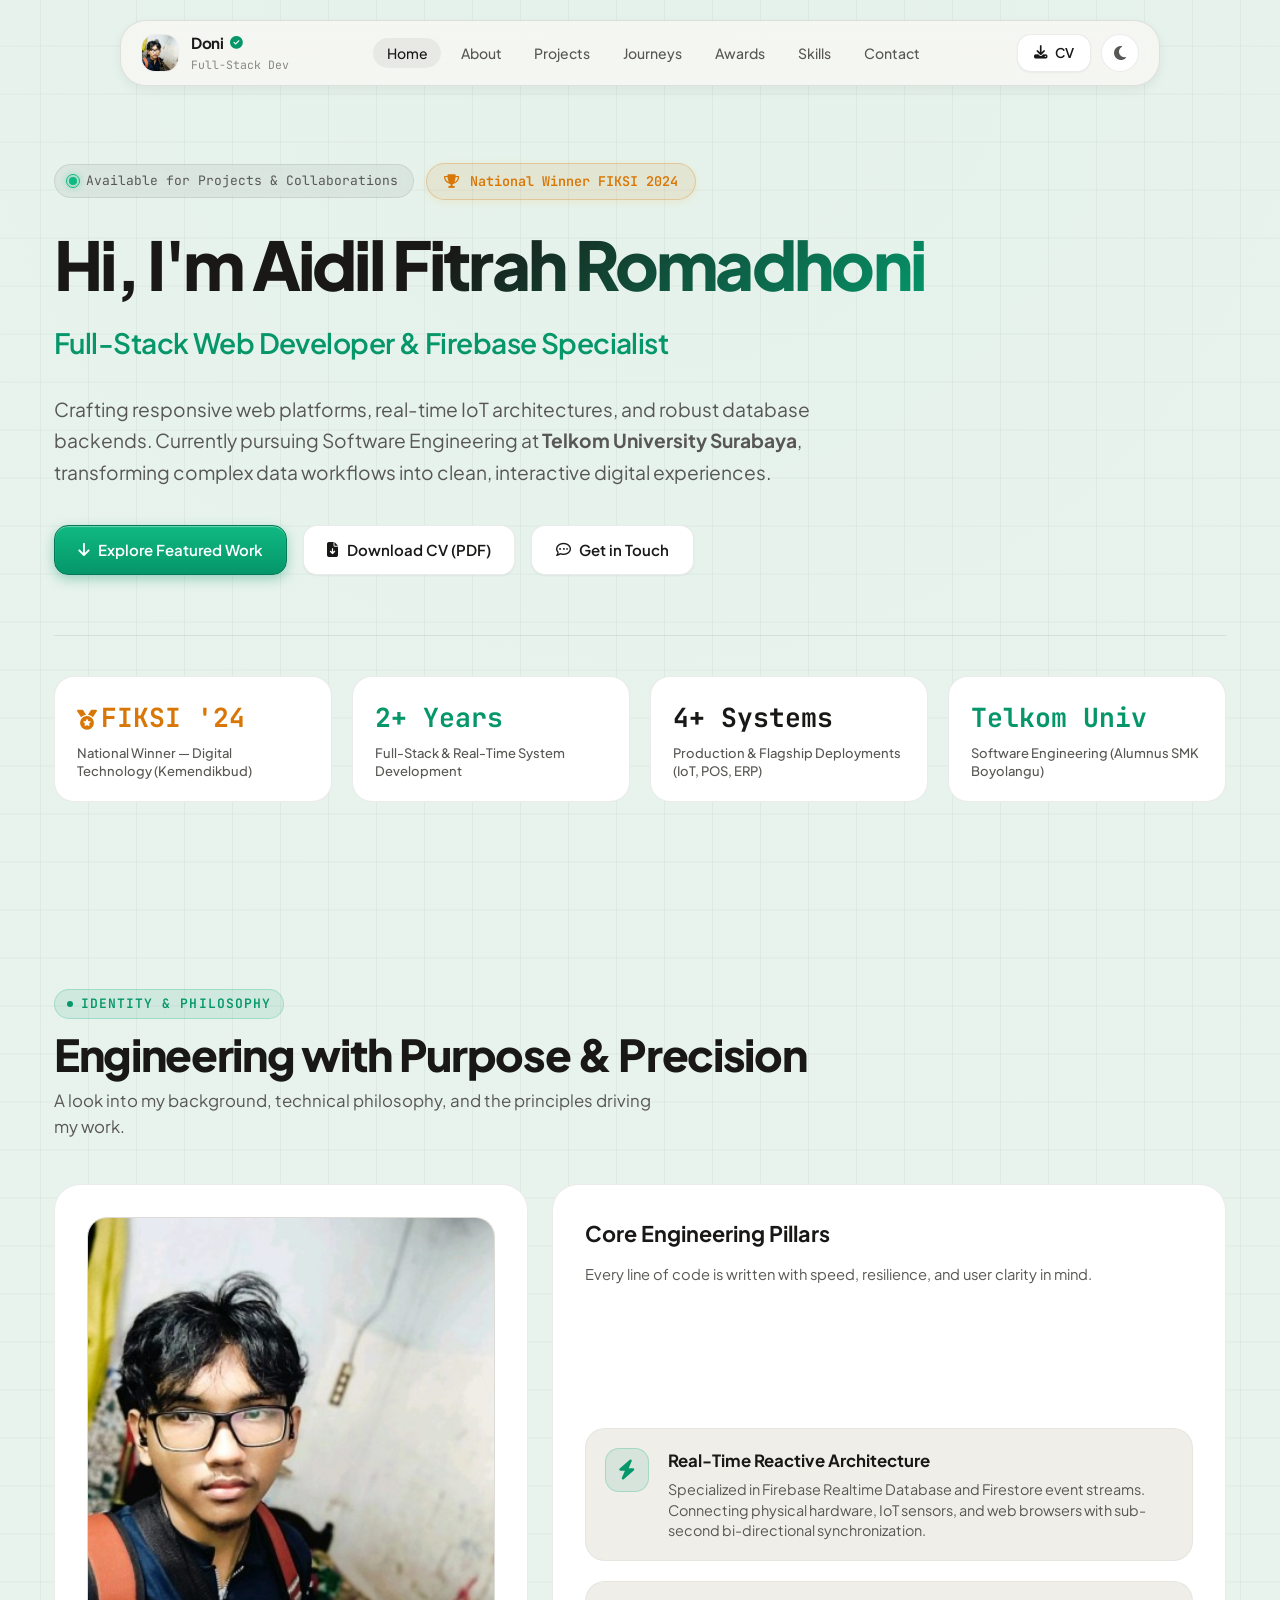
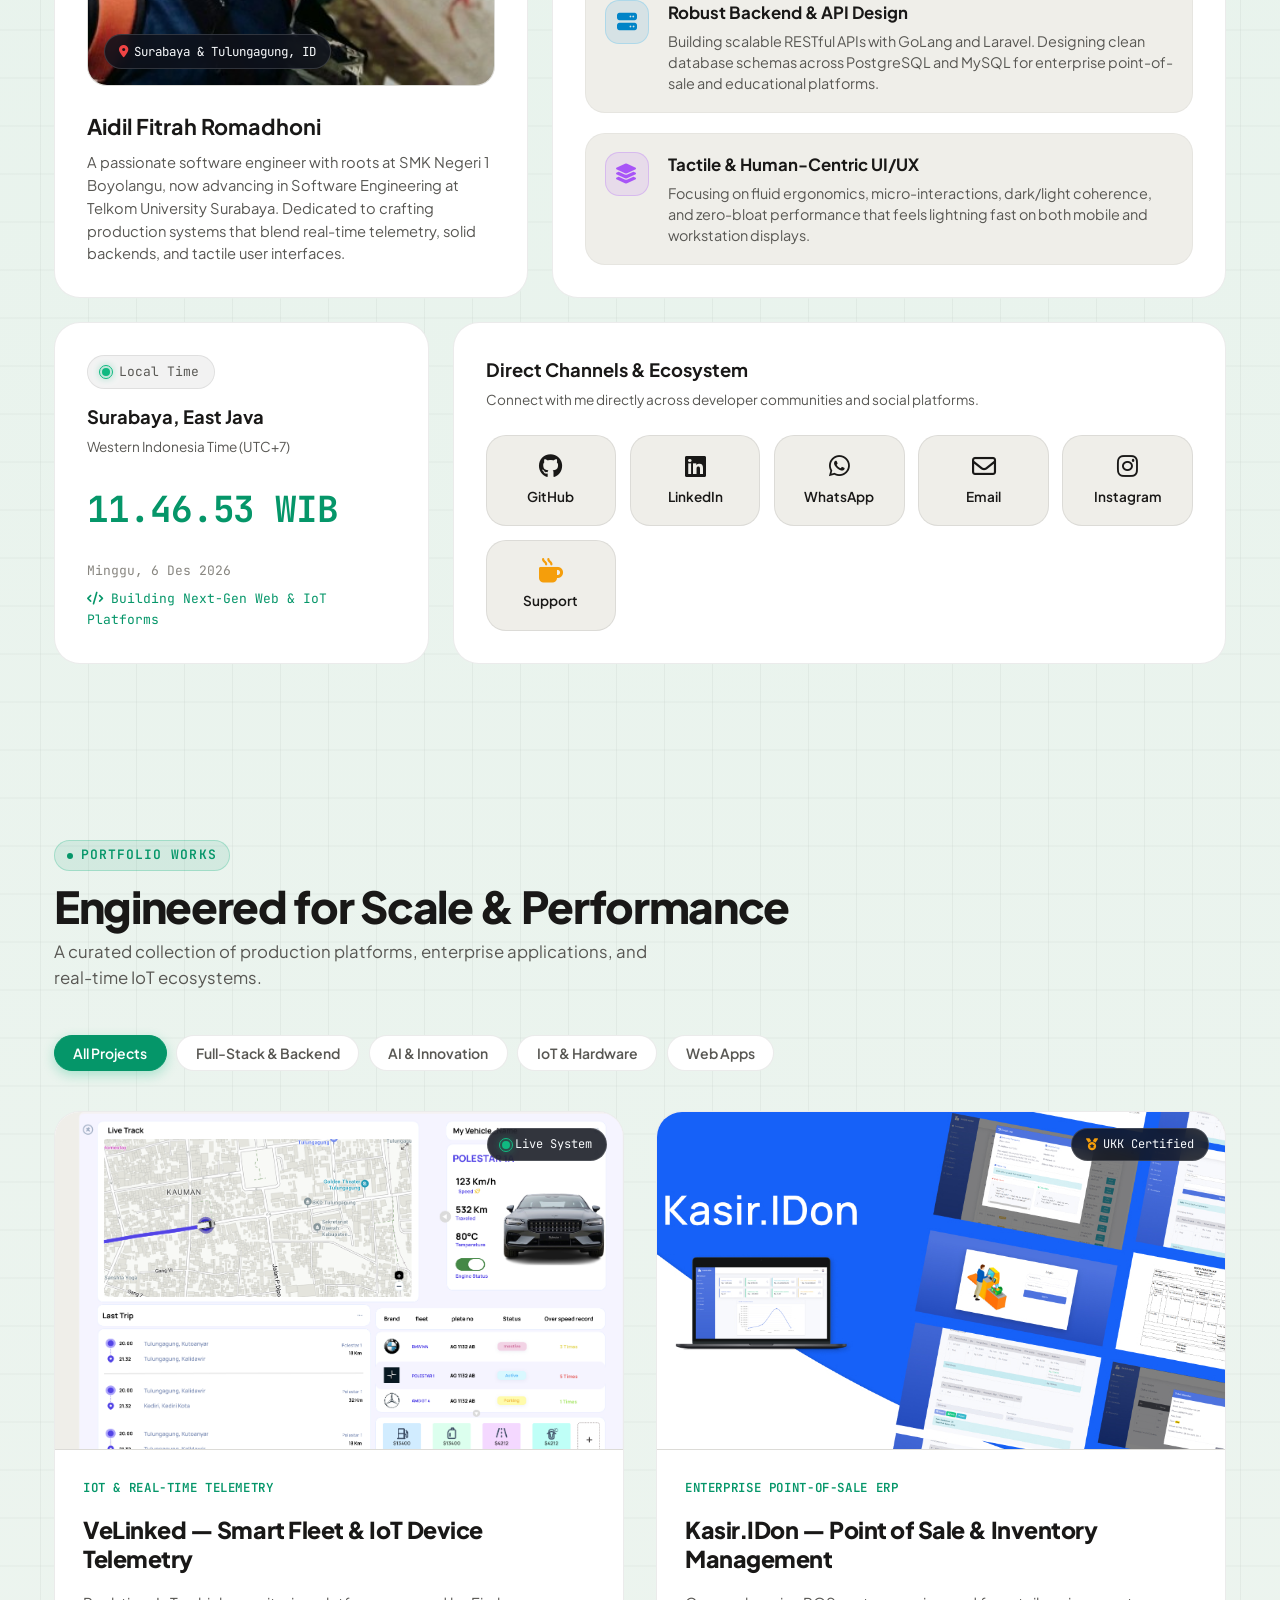
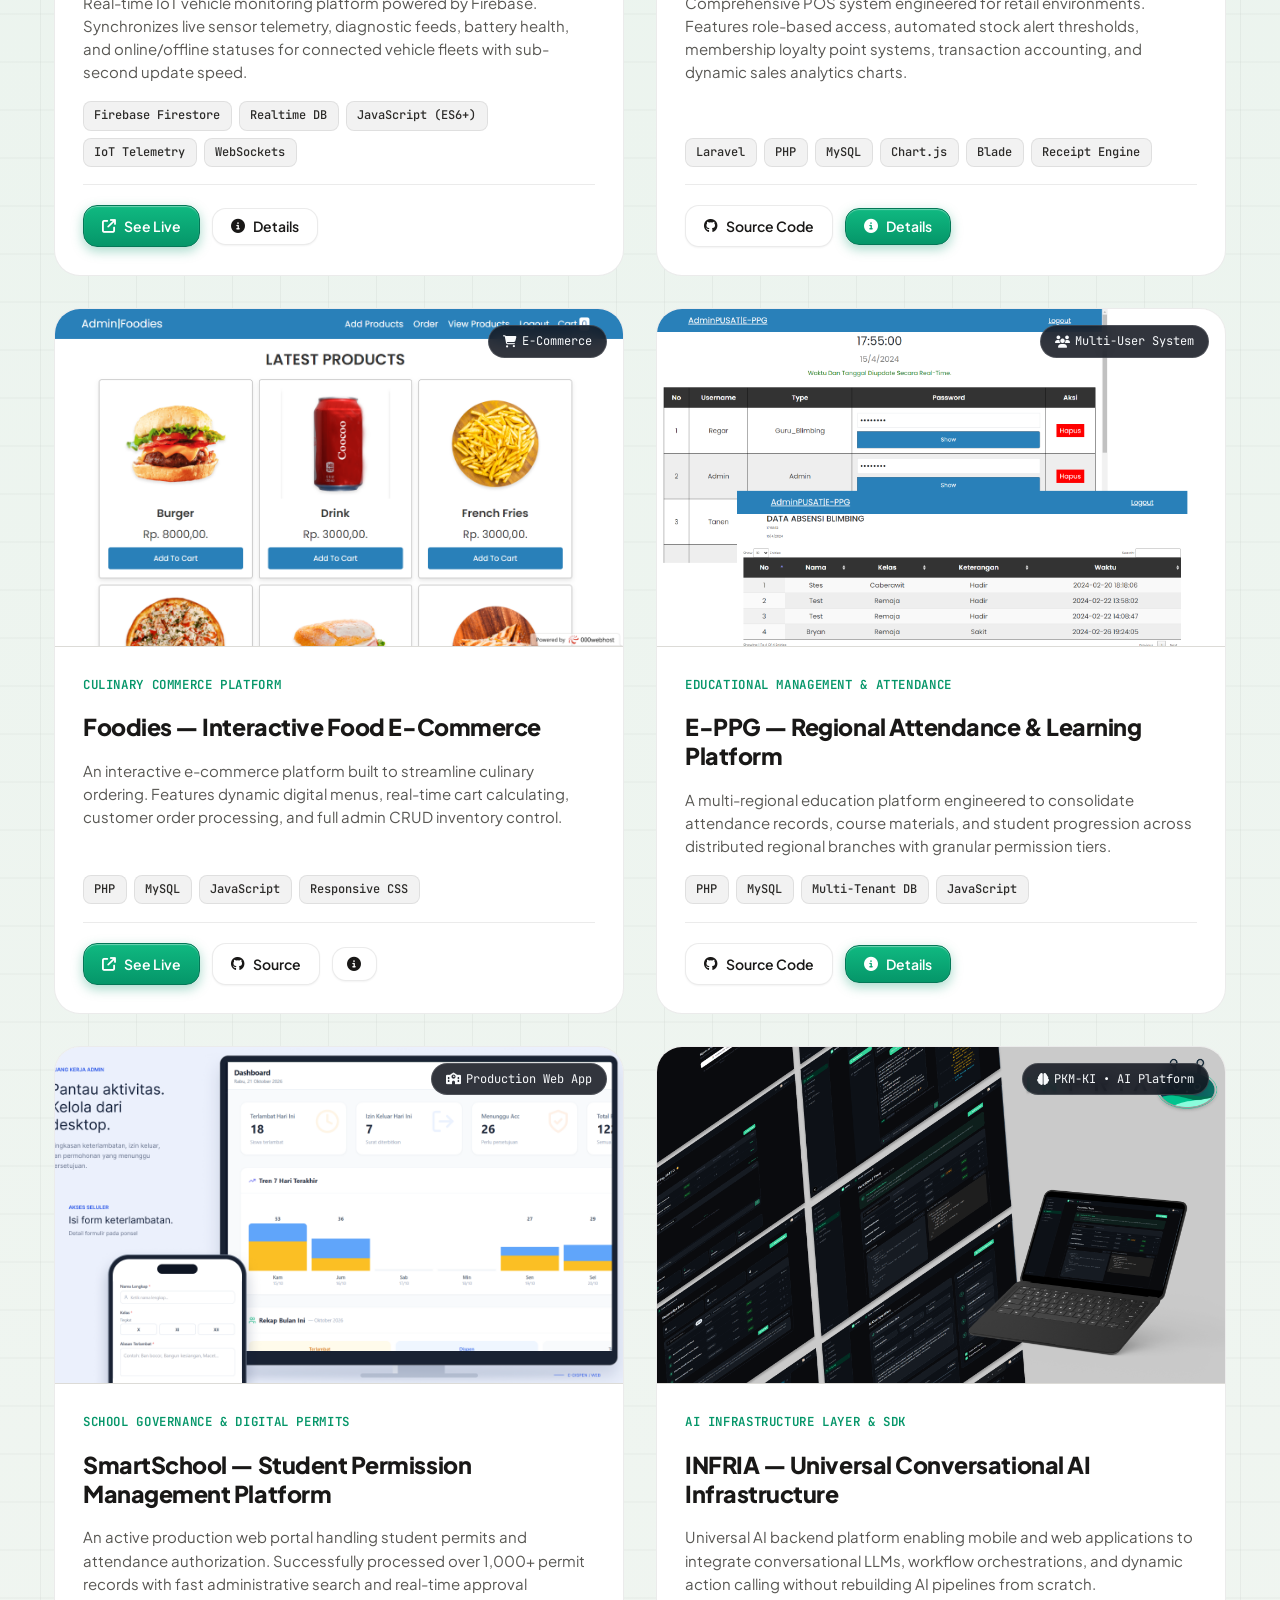
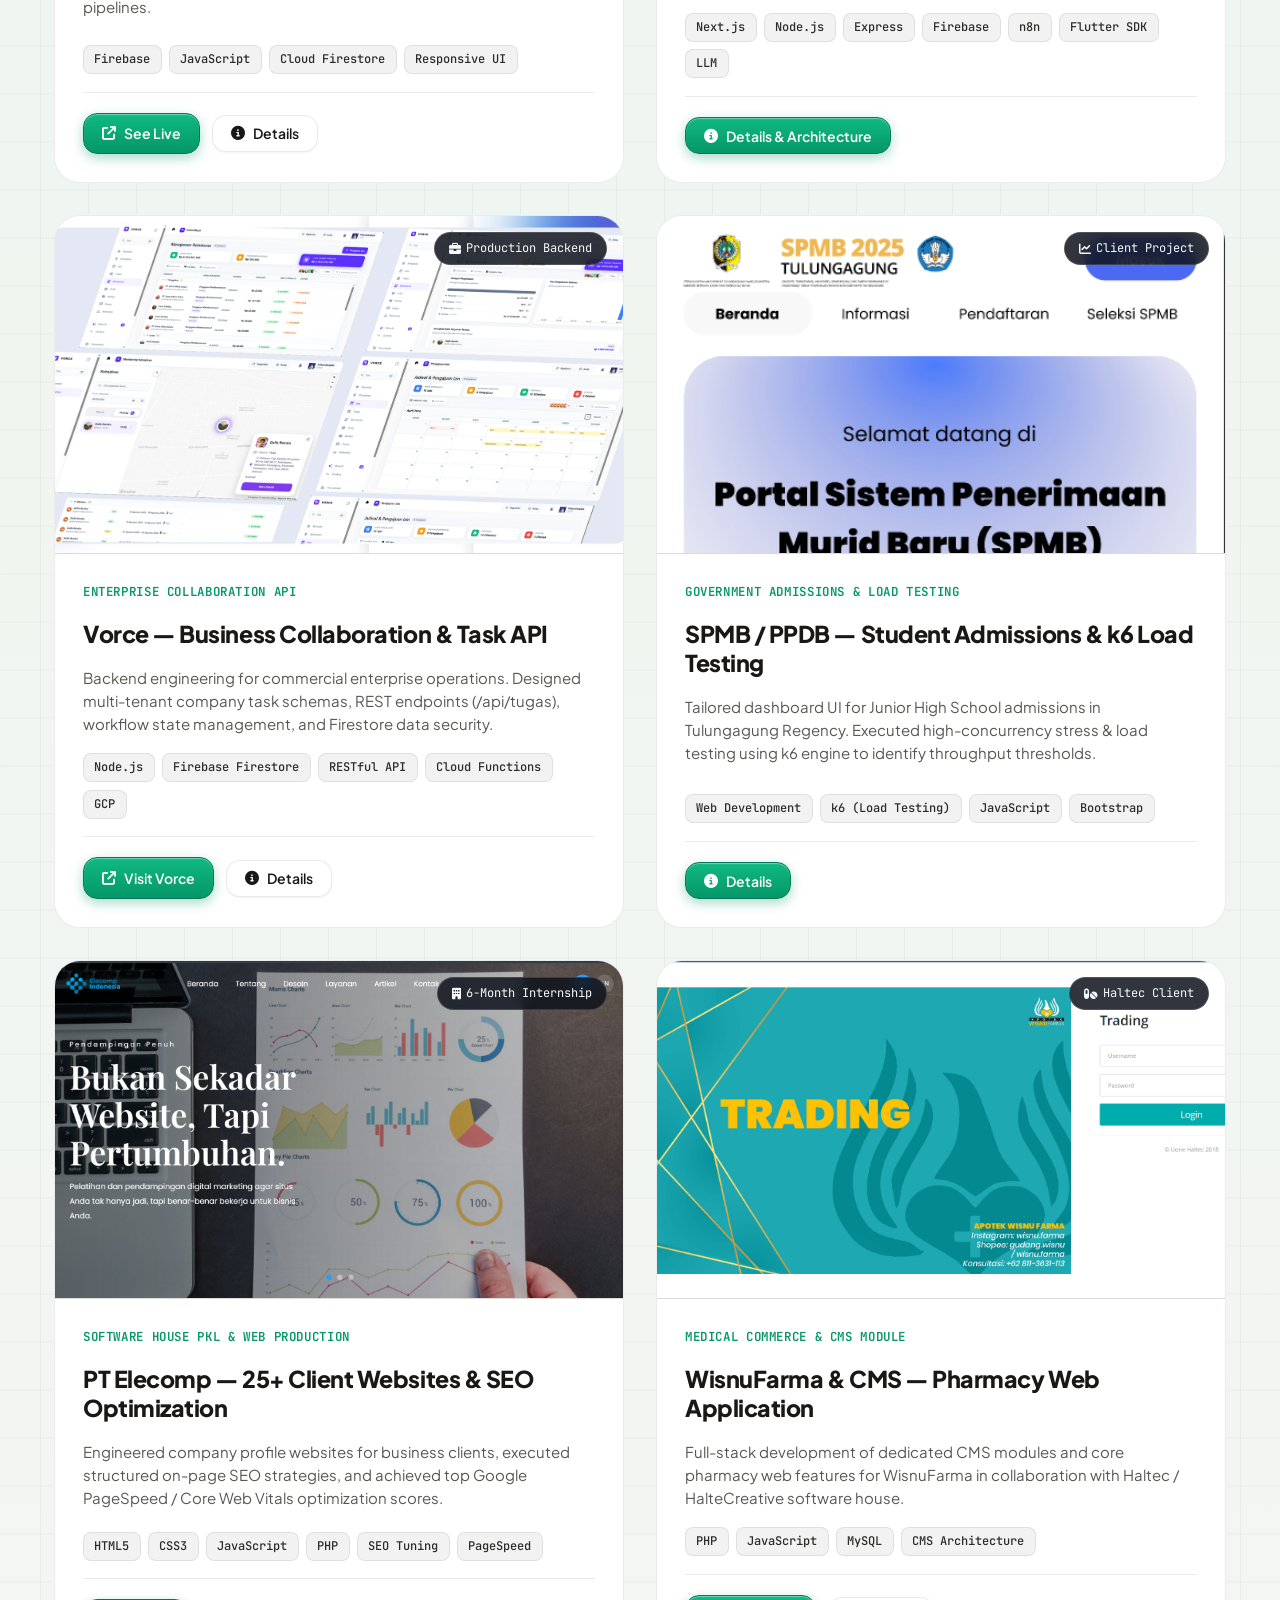
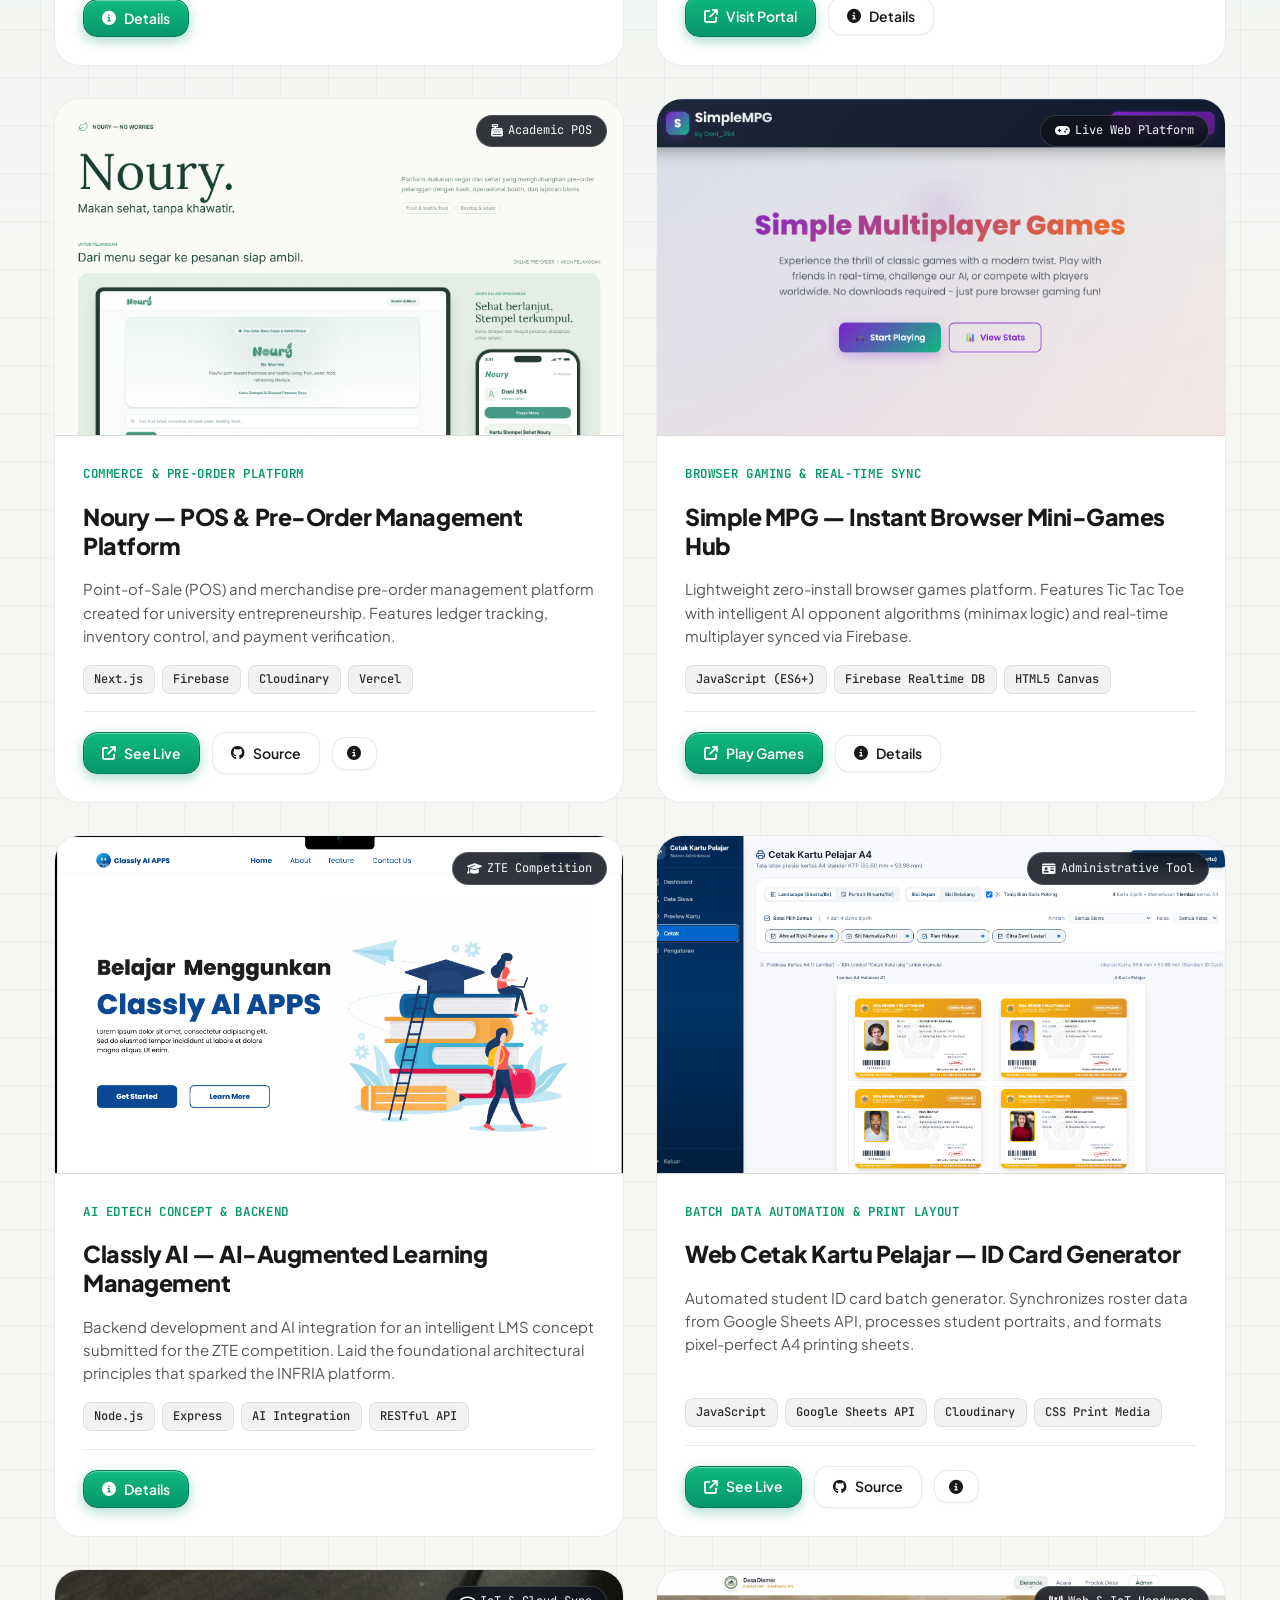
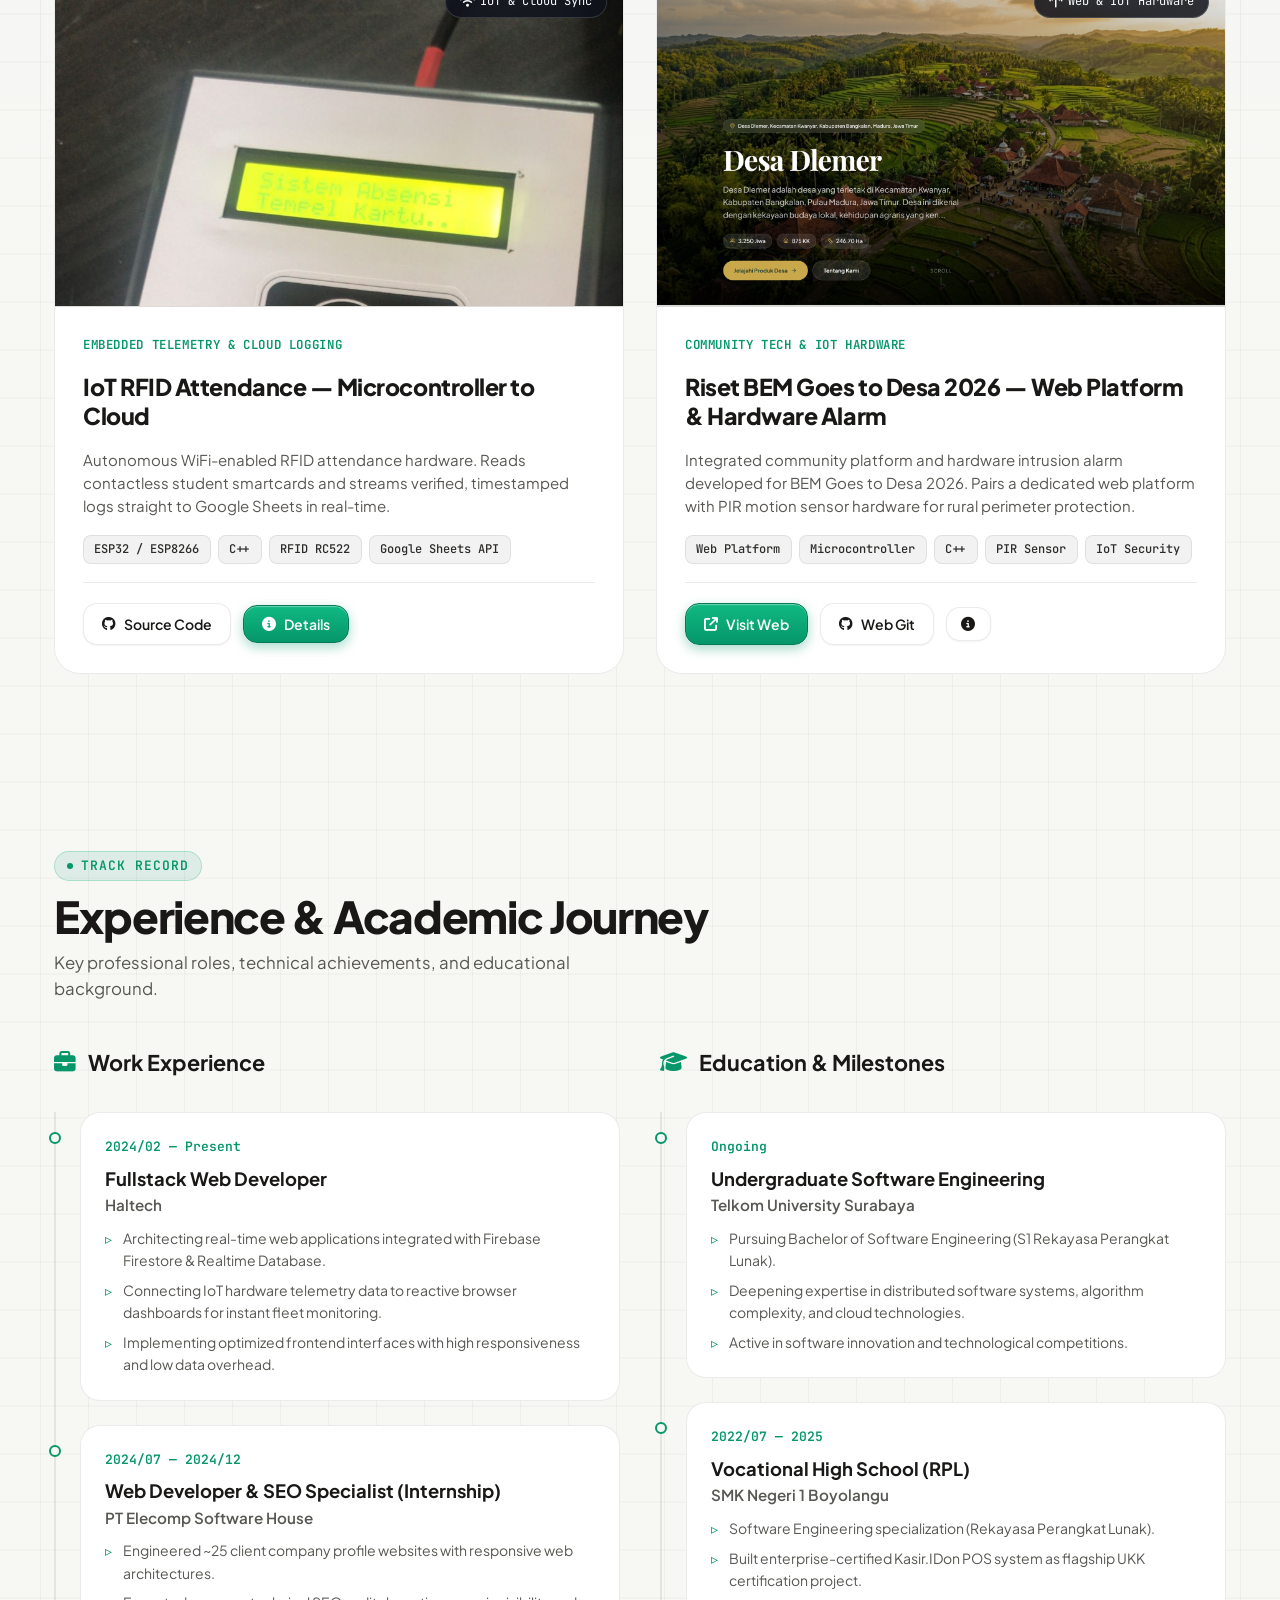
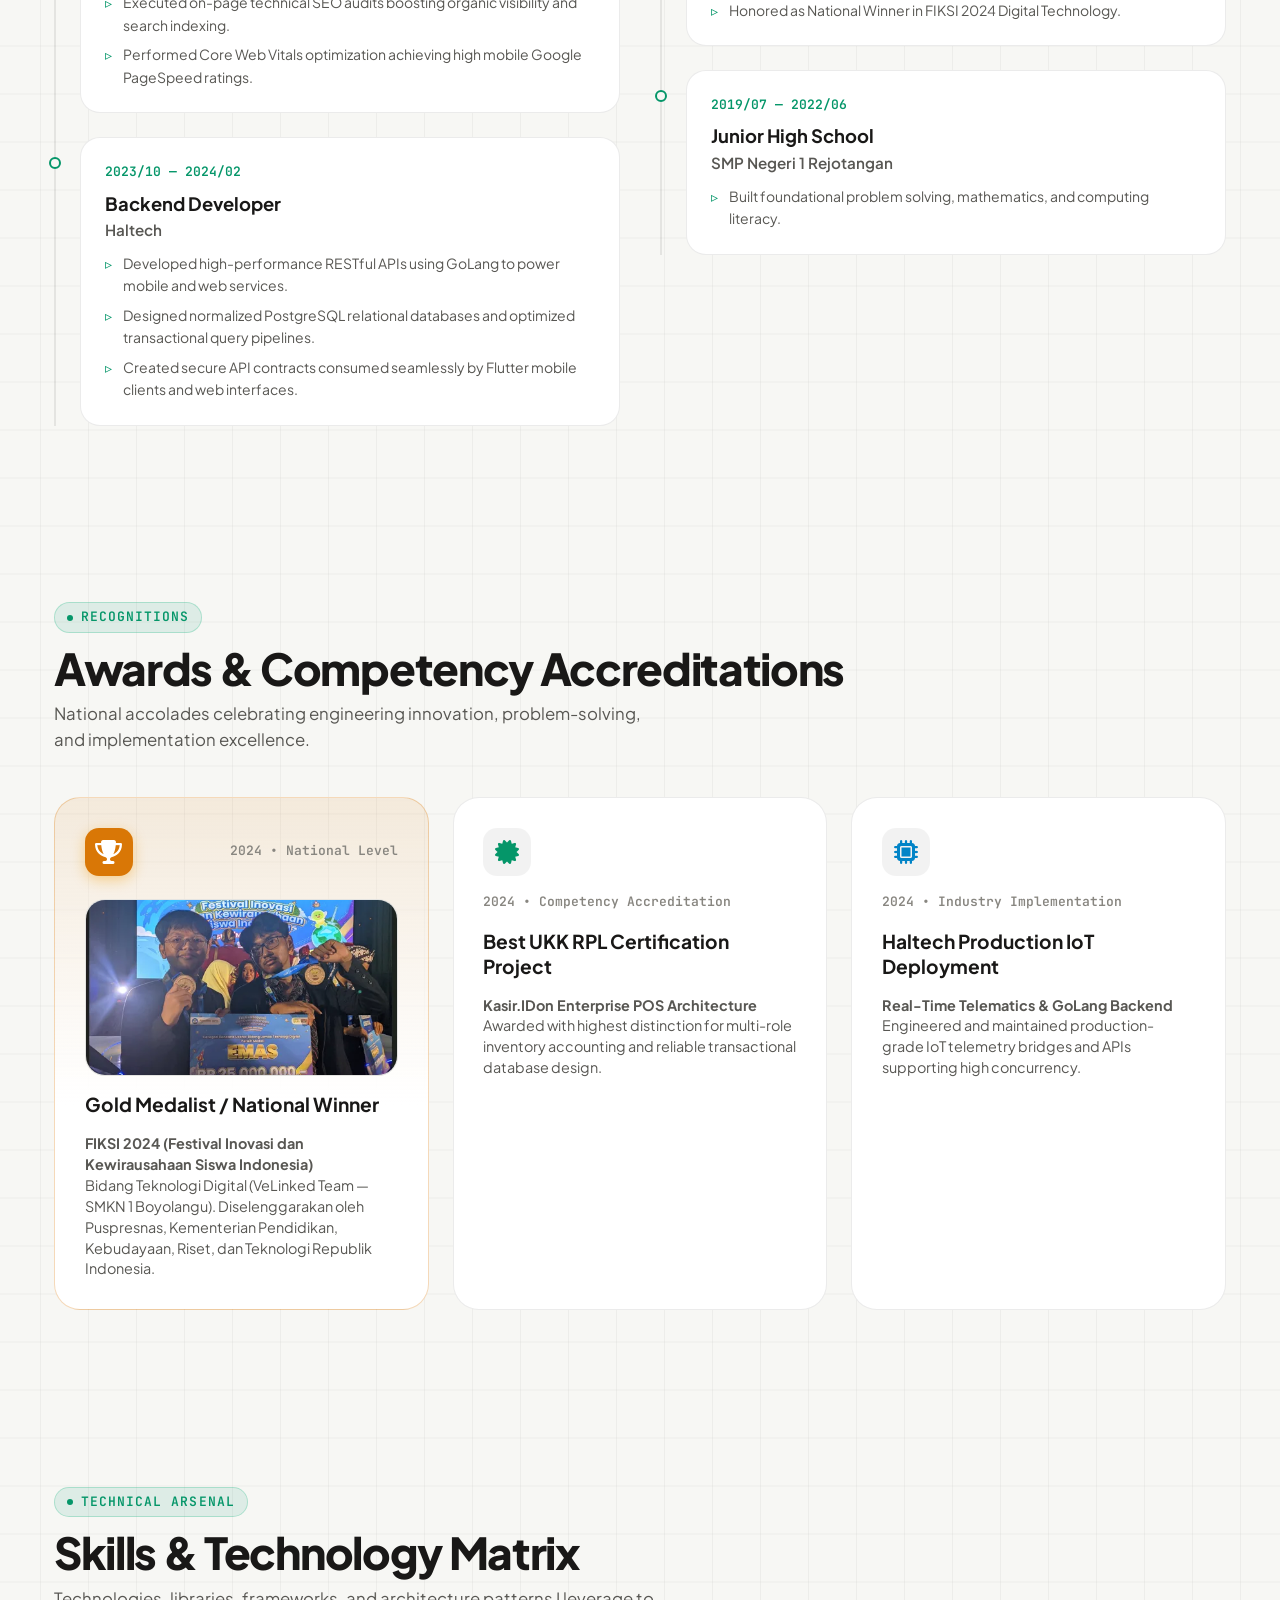
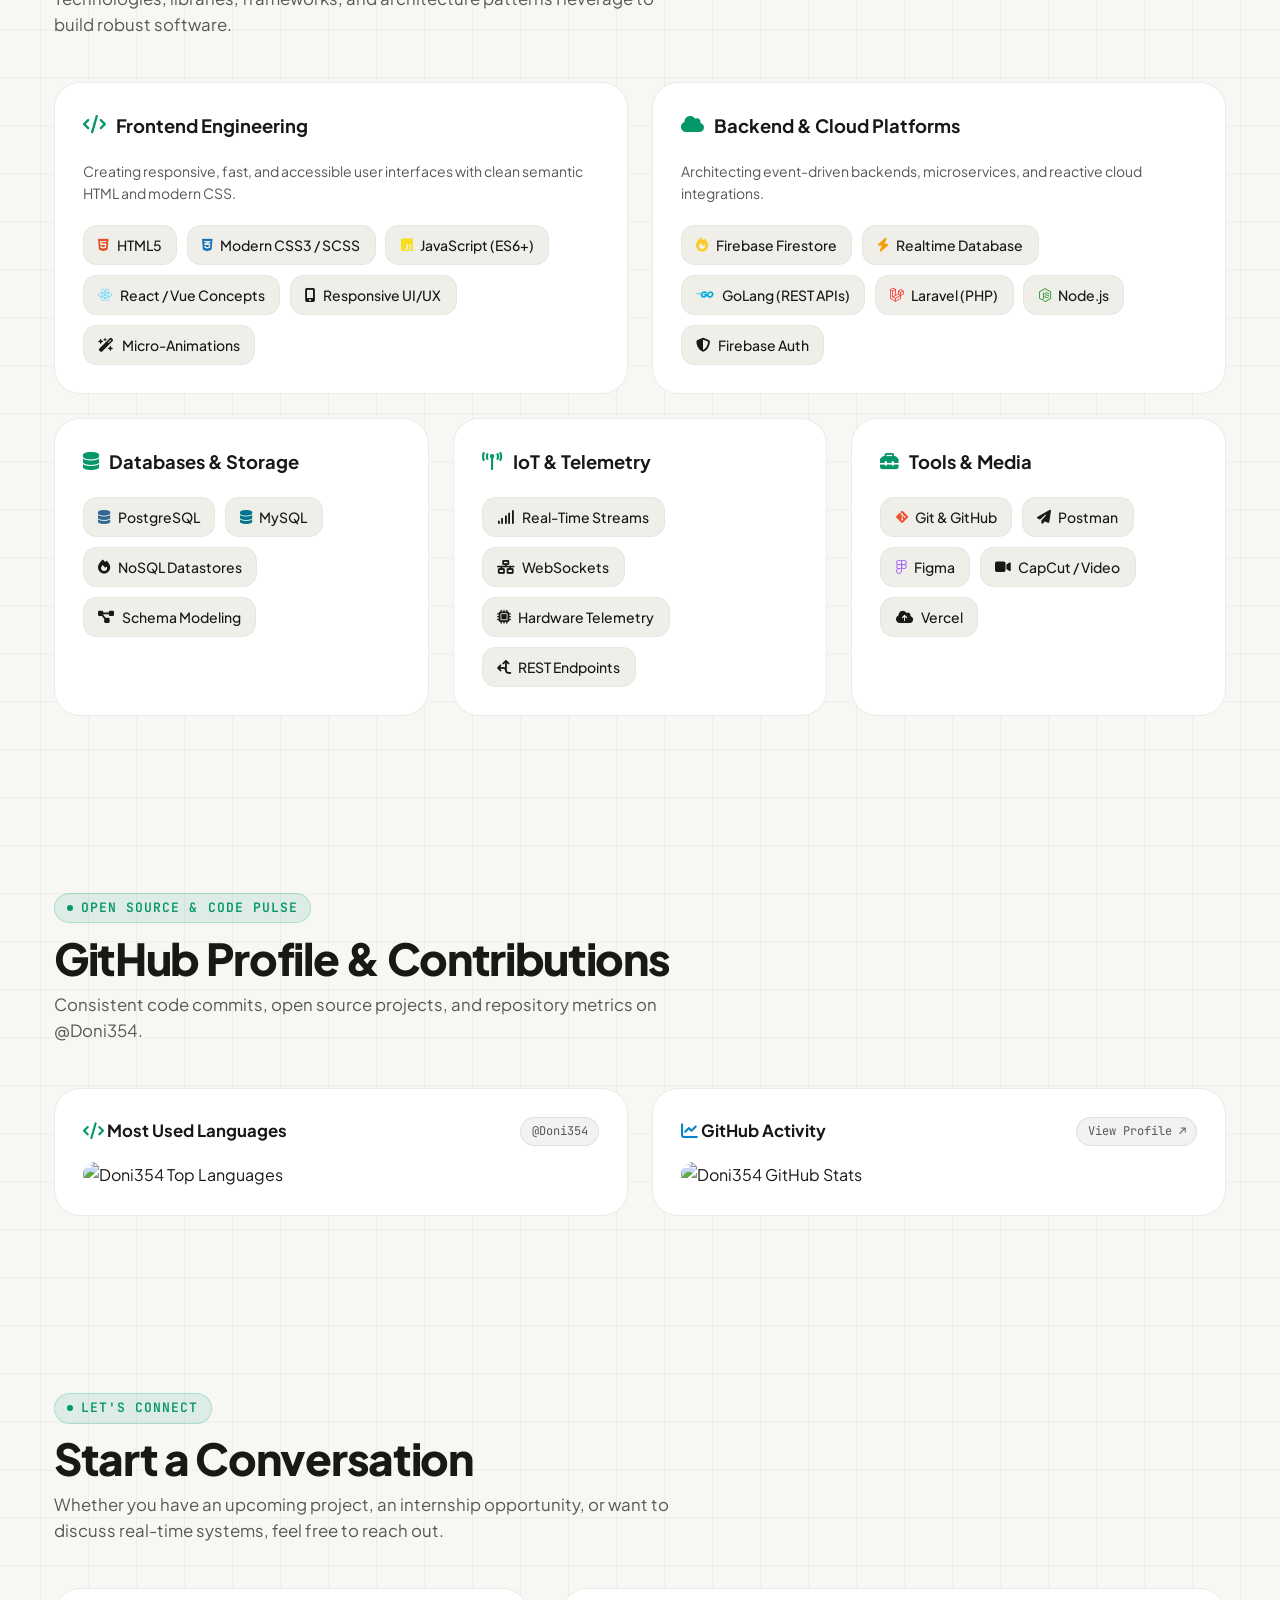
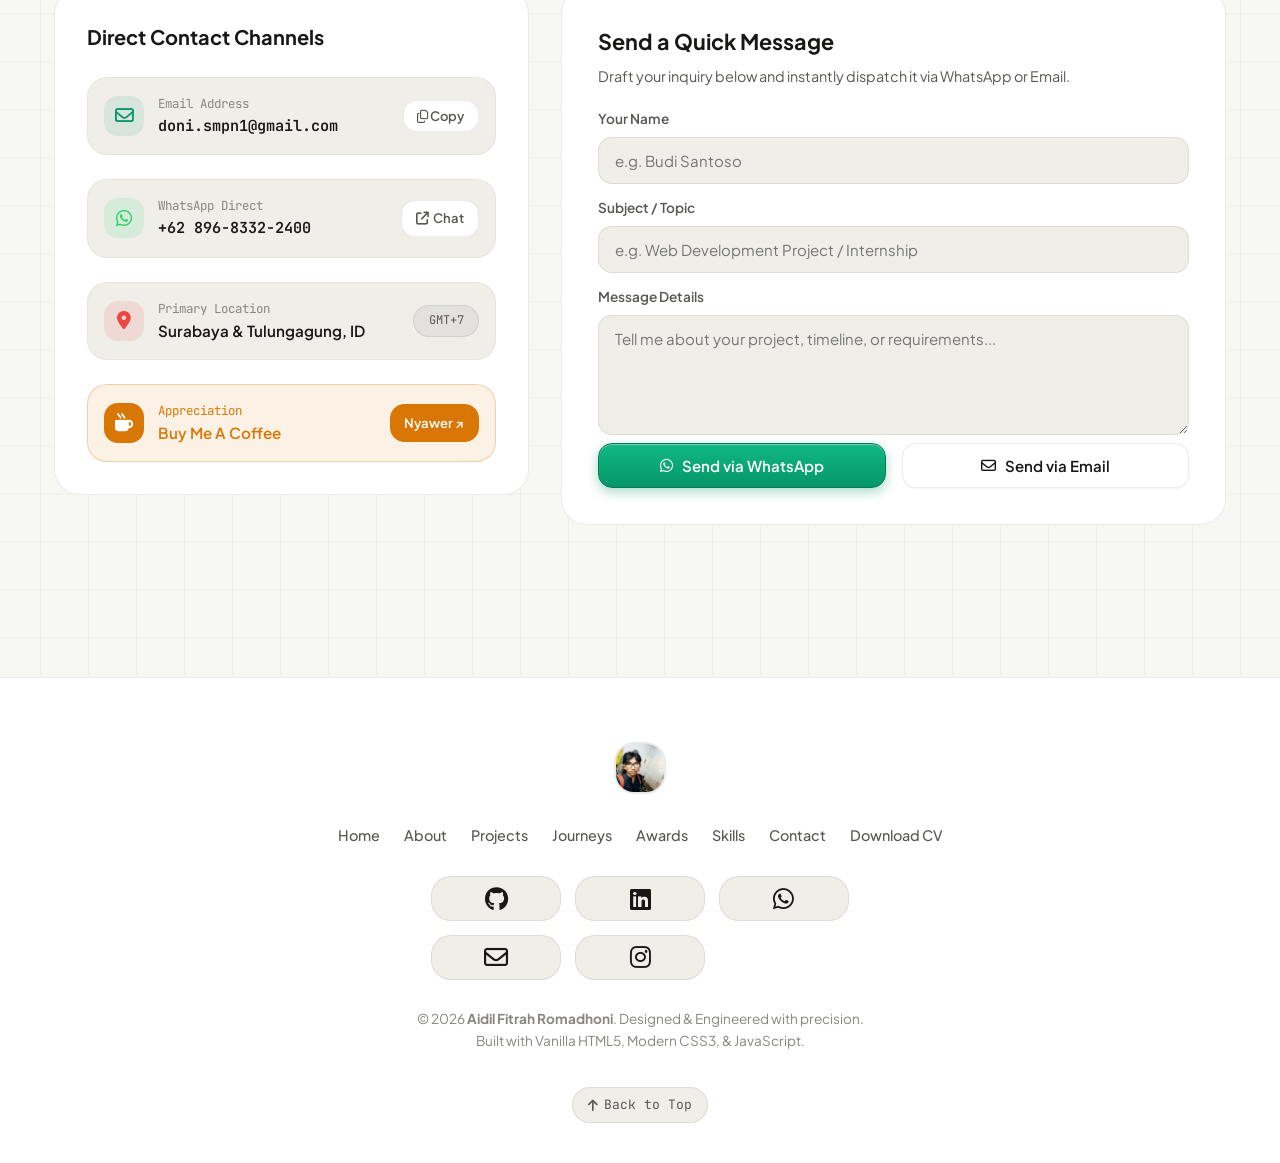
==== commit 37c8b852: "Expand portfolio projects and update CV Add project entries, media, and category filters; update the" ====
--- a/index.html
+++ b/index.html
@@ -155,9 +155,14 @@
     </nav>
 
     <div class="nav-actions">
-      <button type="button" class="btn-embossed btn-embossed-secondary open-cv-modal-btn" style="padding:0.45rem 0.95rem;font-size:0.84rem;">
-        <i class="fa-regular fa-file-pdf"></i> CV
-      </button>
+      <a
+        href="./assets/CV.pdf"
+        class="btn-embossed btn-embossed-secondary"
+        style="padding:0.45rem 0.95rem;font-size:0.84rem;"
+        title="Curriculum Vitae"
+      >
+        <i class="fa-solid fa-download"></i> CV
+      </a>
 
       <button
         type="button"
@@ -189,9 +194,13 @@
     <a href="#awards" class="mobile-nav-link nav-link">Awards</a>
     <a href="#skills" class="mobile-nav-link nav-link">Skills</a>
     <a href="#contact" class="mobile-nav-link nav-link">Contact</a>
-    <button type="button" class="btn-embossed btn-embossed-primary open-cv-modal-btn" style="margin-top:0.5rem;width:100%;">
-      <i class="fa-regular fa-file-pdf"></i> View &amp; Download CV
-    </button>
+    <a
+      href="./assets/CV.pdf"
+      class="btn-embossed btn-embossed-primary"
+      style="margin-top:0.5rem;width:100%;text-align:center;justify-content:center;"
+    >
+      <i class="fa-solid fa-download"></i> Download CV (PDF)
+    </a>
   </div>
 
   <main>
@@ -231,9 +240,12 @@
             <a href="#projects" class="btn-embossed btn-embossed-primary">
               <i class="fa-solid fa-arrow-down"></i> Explore Featured Work
             </a>
-            <button type="button" class="btn-embossed btn-embossed-secondary open-cv-modal-btn">
-              <i class="fa-solid fa-file-arrow-down"></i> View Resume / CV
-            </button>
+            <a
+              href="./assets/CV.pdf"
+              class="btn-embossed btn-embossed-secondary"
+            >
+              <i class="fa-solid fa-file-arrow-down"></i> Download CV (PDF)
+            </a>
             <a href="#contact" class="btn-embossed btn-embossed-secondary">
               <i class="fa-regular fa-comment-dots"></i> Get in Touch
             </a>
@@ -444,8 +456,9 @@
         <!-- Filter Bar -->
         <div class="projects-filter-bar">
           <button type="button" class="filter-btn active" data-filter="all">All Projects</button>
-          <button type="button" class="filter-btn" data-filter="realtime">Real-Time &amp; IoT</button>
-          <button type="button" class="filter-btn" data-filter="fullstack">Full-Stack &amp; POS</button>
+          <button type="button" class="filter-btn" data-filter="fullstack">Full-Stack &amp; Backend</button>
+          <button type="button" class="filter-btn" data-filter="ai">AI &amp; Innovation</button>
+          <button type="button" class="filter-btn" data-filter="realtime">IoT &amp; Hardware</button>
           <button type="button" class="filter-btn" data-filter="webapp">Web Apps</button>
         </div>
 
@@ -666,6 +679,615 @@
               </div>
             </div>
           </article>
+
+          <!-- Project 5: SmartSchool -->
+          <article class="project-card" data-category="fullstack webapp">
+            <div class="project-media">
+              <img
+                src="./assets/smartschool.png"
+                alt="SmartSchool Permission Platform"
+                class="project-img"
+                loading="lazy"
+              />
+              <div class="project-media-badge">
+                <i class="fa-solid fa-school"></i>
+                <span>Production Web App</span>
+              </div>
+            </div>
+
+            <div class="project-body">
+              <span class="project-category">School Governance &amp; Digital Permits</span>
+              <h3 class="project-title">SmartSchool — Student Permission Management Platform</h3>
+              <p class="project-desc">
+                An active production web portal handling student permits and attendance authorization. Successfully processed over 1,000+ permit records with fast administrative search and real-time approval pipelines.
+              </p>
+
+              <div class="project-tech-tags">
+                <span class="tech-tag">Firebase</span>
+                <span class="tech-tag">JavaScript</span>
+                <span class="tech-tag">Cloud Firestore</span>
+                <span class="tech-tag">Responsive UI</span>
+              </div>
+
+              <div class="project-actions">
+                <a
+                  href="https://smartschool-34158.web.app/"
+                  target="_blank"
+                  rel="noopener noreferrer"
+                  class="btn-embossed btn-embossed-primary"
+                  style="padding:0.55rem 1.1rem;font-size:0.875rem;"
+                >
+                  <i class="fa-solid fa-arrow-up-right-from-square"></i> See Live
+                </a>
+                <button
+                  type="button"
+                  class="btn-embossed btn-embossed-secondary view-project-details-btn"
+                  data-project="smartschool"
+                  style="padding:0.55rem 1.1rem;font-size:0.875rem;"
+                >
+                  <i class="fa-solid fa-circle-info"></i> Details
+                </button>
+              </div>
+            </div>
+          </article>
+
+          <!-- Project 6: INFRIA -->
+          <article class="project-card" data-category="ai fullstack">
+            <div class="project-media">
+              <img
+                src="./assets/infria.png"
+                alt="INFRIA AI Platform"
+                class="project-img"
+                loading="lazy"
+              />
+              <div class="project-media-badge">
+                <i class="fa-solid fa-brain"></i>
+                <span>PKM-KI • AI Platform</span>
+              </div>
+            </div>
+
+            <div class="project-body">
+              <span class="project-category">AI Infrastructure Layer &amp; SDK</span>
+              <h3 class="project-title">INFRIA — Universal Conversational AI Infrastructure</h3>
+              <p class="project-desc">
+                Universal AI backend platform enabling mobile and web applications to integrate conversational LLMs, workflow orchestrations, and dynamic action calling without rebuilding AI pipelines from scratch.
+              </p>
+
+              <div class="project-tech-tags">
+                <span class="tech-tag">Next.js</span>
+                <span class="tech-tag">Node.js</span>
+                <span class="tech-tag">Express</span>
+                <span class="tech-tag">Firebase</span>
+                <span class="tech-tag">n8n</span>
+                <span class="tech-tag">Flutter SDK</span>
+                <span class="tech-tag">LLM</span>
+              </div>
+
+              <div class="project-actions">
+                <button
+                  type="button"
+                  class="btn-embossed btn-embossed-primary view-project-details-btn"
+                  data-project="infria"
+                  style="padding:0.55rem 1.1rem;font-size:0.875rem;"
+                >
+                  <i class="fa-solid fa-circle-info"></i> Details &amp; Architecture
+                </button>
+              </div>
+            </div>
+          </article>
+
+          <!-- Project 7: Vorce -->
+          <article class="project-card" data-category="fullstack">
+            <div class="project-media">
+              <img
+                src="./assets/vorce.png"
+                alt="Vorce Backend System"
+                class="project-img"
+                loading="lazy"
+              />
+              <div class="project-media-badge">
+                <i class="fa-solid fa-briefcase"></i>
+                <span>Production Backend</span>
+              </div>
+            </div>
+
+            <div class="project-body">
+              <span class="project-category">Enterprise Collaboration API</span>
+              <h3 class="project-title">Vorce — Business Collaboration &amp; Task API</h3>
+              <p class="project-desc">
+                Backend engineering for commercial enterprise operations. Designed multi-tenant company task schemas, REST endpoints (/api/tugas), workflow state management, and Firestore data security.
+              </p>
+
+              <div class="project-tech-tags">
+                <span class="tech-tag">Node.js</span>
+                <span class="tech-tag">Firebase Firestore</span>
+                <span class="tech-tag">RESTful API</span>
+                <span class="tech-tag">Cloud Functions</span>
+                <span class="tech-tag">GCP</span>
+              </div>
+
+              <div class="project-actions">
+                <a
+                  href="https://vorce.id/"
+                  target="_blank"
+                  rel="noopener noreferrer"
+                  class="btn-embossed btn-embossed-primary"
+                  style="padding:0.55rem 1.1rem;font-size:0.875rem;"
+                >
+                  <i class="fa-solid fa-arrow-up-right-from-square"></i> Visit Vorce
+                </a>
+                <button
+                  type="button"
+                  class="btn-embossed btn-embossed-secondary view-project-details-btn"
+                  data-project="vorce"
+                  style="padding:0.55rem 1.1rem;font-size:0.875rem;"
+                >
+                  <i class="fa-solid fa-circle-info"></i> Details
+                </button>
+              </div>
+            </div>
+          </article>
+
+          <!-- Project 8: SPMB / PPDB Tulungagung -->
+          <article class="project-card" data-category="fullstack webapp">
+            <div class="project-media">
+              <img
+                src="./assets/spmb.png"
+                alt="SPMB PPDB Dashboard"
+                class="project-img"
+                loading="lazy"
+              />
+              <div class="project-media-badge">
+                <i class="fa-solid fa-chart-line"></i>
+                <span>Client Project</span>
+              </div>
+            </div>
+
+            <div class="project-body">
+              <span class="project-category">Government Admissions &amp; Load Testing</span>
+              <h3 class="project-title">SPMB / PPDB — Student Admissions &amp; k6 Load Testing</h3>
+              <p class="project-desc">
+                Tailored dashboard UI for Junior High School admissions in Tulungagung Regency. Executed high-concurrency stress &amp; load testing using k6 engine to identify throughput thresholds.
+              </p>
+
+              <div class="project-tech-tags">
+                <span class="tech-tag">Web Development</span>
+                <span class="tech-tag">k6 (Load Testing)</span>
+                <span class="tech-tag">JavaScript</span>
+                <span class="tech-tag">Bootstrap</span>
+              </div>
+
+              <div class="project-actions">
+                <button
+                  type="button"
+                  class="btn-embossed btn-embossed-primary view-project-details-btn"
+                  data-project="spmb"
+                  style="padding:0.55rem 1.1rem;font-size:0.875rem;"
+                >
+                  <i class="fa-solid fa-circle-info"></i> Details
+                </button>
+              </div>
+            </div>
+          </article>
+
+          <!-- Project 9: PT Elecomp -->
+          <article class="project-card" data-category="webapp">
+            <div class="project-media">
+              <img
+                src="./assets/elecomp.png"
+                alt="PT Elecomp Web Development"
+                class="project-img"
+                loading="lazy"
+              />
+              <div class="project-media-badge">
+                <i class="fa-solid fa-building"></i>
+                <span>6-Month Internship</span>
+              </div>
+            </div>
+
+            <div class="project-body">
+              <span class="project-category">Software House PKL &amp; Web Production</span>
+              <h3 class="project-title">PT Elecomp — 25+ Client Websites &amp; SEO Optimization</h3>
+              <p class="project-desc">
+                Engineered company profile websites for business clients, executed structured on-page SEO strategies, and achieved top Google PageSpeed / Core Web Vitals optimization scores.
+              </p>
+
+              <div class="project-tech-tags">
+                <span class="tech-tag">HTML5</span>
+                <span class="tech-tag">CSS3</span>
+                <span class="tech-tag">JavaScript</span>
+                <span class="tech-tag">PHP</span>
+                <span class="tech-tag">SEO Tuning</span>
+                <span class="tech-tag">PageSpeed</span>
+              </div>
+
+              <div class="project-actions">
+                <button
+                  type="button"
+                  class="btn-embossed btn-embossed-primary view-project-details-btn"
+                  data-project="elecomp"
+                  style="padding:0.55rem 1.1rem;font-size:0.875rem;"
+                >
+                  <i class="fa-solid fa-circle-info"></i> Details
+                </button>
+              </div>
+            </div>
+          </article>
+
+          <!-- Project 10: WisnuFarma & CMS Module -->
+          <article class="project-card" data-category="fullstack webapp">
+            <div class="project-media">
+              <img
+                src="./assets/wisnufarma.png"
+                alt="WisnuFarma Pharmacy System"
+                class="project-img"
+                loading="lazy"
+              />
+              <div class="project-media-badge">
+                <i class="fa-solid fa-pills"></i>
+                <span>Haltec Client</span>
+              </div>
+            </div>
+
+            <div class="project-body">
+              <span class="project-category">Medical Commerce &amp; CMS Module</span>
+              <h3 class="project-title">WisnuFarma &amp; CMS — Pharmacy Web Application</h3>
+              <p class="project-desc">
+                Full-stack development of dedicated CMS modules and core pharmacy web features for WisnuFarma in collaboration with Haltec / HalteCreative software house.
+              </p>
+
+              <div class="project-tech-tags">
+                <span class="tech-tag">PHP</span>
+                <span class="tech-tag">JavaScript</span>
+                <span class="tech-tag">MySQL</span>
+                <span class="tech-tag">CMS Architecture</span>
+              </div>
+
+              <div class="project-actions">
+                <a
+                  href="https://wisnu-farma.com/login"
+                  target="_blank"
+                  rel="noopener noreferrer"
+                  class="btn-embossed btn-embossed-primary"
+                  style="padding:0.55rem 1.1rem;font-size:0.875rem;"
+                >
+                  <i class="fa-solid fa-arrow-up-right-from-square"></i> Visit Portal
+                </a>
+                <button
+                  type="button"
+                  class="btn-embossed btn-embossed-secondary view-project-details-btn"
+                  data-project="wisnufarma"
+                  style="padding:0.55rem 1.1rem;font-size:0.875rem;"
+                >
+                  <i class="fa-solid fa-circle-info"></i> Details
+                </button>
+              </div>
+            </div>
+          </article>
+
+          <!-- Project 11: Noury -->
+          <article class="project-card" data-category="fullstack webapp">
+            <div class="project-media">
+              <img
+                src="./assets/noury.png"
+                alt="Noury Commerce Platform"
+                class="project-img"
+                loading="lazy"
+              />
+              <div class="project-media-badge">
+                <i class="fa-solid fa-cash-register"></i>
+                <span>Academic POS</span>
+              </div>
+            </div>
+
+            <div class="project-body">
+              <span class="project-category">Commerce &amp; Pre-Order Platform</span>
+              <h3 class="project-title">Noury — POS &amp; Pre-Order Management Platform</h3>
+              <p class="project-desc">
+                Point-of-Sale (POS) and merchandise pre-order management platform created for university entrepreneurship. Features ledger tracking, inventory control, and payment verification.
+              </p>
+
+              <div class="project-tech-tags">
+                <span class="tech-tag">Next.js</span>
+                <span class="tech-tag">Firebase</span>
+                <span class="tech-tag">Cloudinary</span>
+                <span class="tech-tag">Vercel</span>
+              </div>
+
+              <div class="project-actions">
+                <a
+                  href="https://noury-se.vercel.app/"
+                  target="_blank"
+                  rel="noopener noreferrer"
+                  class="btn-embossed btn-embossed-primary"
+                  style="padding:0.55rem 1.1rem;font-size:0.875rem;"
+                >
+                  <i class="fa-solid fa-arrow-up-right-from-square"></i> See Live
+                </a>
+                <a
+                  href="https://github.com/Doni354/black-market"
+                  target="_blank"
+                  rel="noopener noreferrer"
+                  class="btn-embossed btn-embossed-secondary"
+                  style="padding:0.55rem 1.1rem;font-size:0.875rem;"
+                >
+                  <i class="fa-brands fa-github"></i> Source
+                </a>
+                <button
+                  type="button"
+                  class="btn-embossed btn-embossed-secondary view-project-details-btn"
+                  data-project="noury"
+                  style="padding:0.55rem 0.9rem;font-size:0.875rem;"
+                >
+                  <i class="fa-solid fa-circle-info"></i>
+                </button>
+              </div>
+            </div>
+          </article>
+
+          <!-- Project 12: Simple MPG -->
+          <article class="project-card" data-category="webapp ai">
+            <div class="project-media">
+              <img
+                src="./assets/simplempg.png"
+                alt="Simple MPG Web Games"
+                class="project-img"
+                loading="lazy"
+              />
+              <div class="project-media-badge">
+                <i class="fa-solid fa-gamepad"></i>
+                <span>Live Web Platform</span>
+              </div>
+            </div>
+
+            <div class="project-body">
+              <span class="project-category">Browser Gaming &amp; Real-Time Sync</span>
+              <h3 class="project-title">Simple MPG — Instant Browser Mini-Games Hub</h3>
+              <p class="project-desc">
+                Lightweight zero-install browser games platform. Features Tic Tac Toe with intelligent AI opponent algorithms (minimax logic) and real-time multiplayer synced via Firebase.
+              </p>
+
+              <div class="project-tech-tags">
+                <span class="tech-tag">JavaScript (ES6+)</span>
+                <span class="tech-tag">Firebase Realtime DB</span>
+                <span class="tech-tag">HTML5 Canvas</span>
+              </div>
+
+              <div class="project-actions">
+                <a
+                  href="https://simplempg-6c08f.web.app/"
+                  target="_blank"
+                  rel="noopener noreferrer"
+                  class="btn-embossed btn-embossed-primary"
+                  style="padding:0.55rem 1.1rem;font-size:0.875rem;"
+                >
+                  <i class="fa-solid fa-arrow-up-right-from-square"></i> Play Games
+                </a>
+                <button
+                  type="button"
+                  class="btn-embossed btn-embossed-secondary view-project-details-btn"
+                  data-project="simplempg"
+                  style="padding:0.55rem 1.1rem;font-size:0.875rem;"
+                >
+                  <i class="fa-solid fa-circle-info"></i> Details
+                </button>
+              </div>
+            </div>
+          </article>
+
+          <!-- Project 13: Classly AI -->
+          <article class="project-card" data-category="ai webapp">
+            <div class="project-media">
+              <img
+                src="./assets/classlyai.png"
+                alt="Classly AI LMS"
+                class="project-img"
+                loading="lazy"
+              />
+              <div class="project-media-badge">
+                <i class="fa-solid fa-graduation-cap"></i>
+                <span>ZTE Competition</span>
+              </div>
+            </div>
+
+            <div class="project-body">
+              <span class="project-category">AI EdTech Concept &amp; Backend</span>
+              <h3 class="project-title">Classly AI — AI-Augmented Learning Management</h3>
+              <p class="project-desc">
+                Backend development and AI integration for an intelligent LMS concept submitted for the ZTE competition. Laid the foundational architectural principles that sparked the INFRIA platform.
+              </p>
+
+              <div class="project-tech-tags">
+                <span class="tech-tag">Node.js</span>
+                <span class="tech-tag">Express</span>
+                <span class="tech-tag">AI Integration</span>
+                <span class="tech-tag">RESTful API</span>
+              </div>
+
+              <div class="project-actions">
+                <button
+                  type="button"
+                  class="btn-embossed btn-embossed-primary view-project-details-btn"
+                  data-project="classlyai"
+                  style="padding:0.55rem 1.1rem;font-size:0.875rem;"
+                >
+                  <i class="fa-solid fa-circle-info"></i> Details
+                </button>
+              </div>
+            </div>
+          </article>
+
+          <!-- Project 14: Web Cetak Kartu Pelajar -->
+          <article class="project-card" data-category="webapp">
+            <div class="project-media">
+              <img
+                src="./assets/cetakkartu.png"
+                alt="Web Cetak Kartu Pelajar"
+                class="project-img"
+                loading="lazy"
+              />
+              <div class="project-media-badge">
+                <i class="fa-solid fa-id-card"></i>
+                <span>Administrative Tool</span>
+              </div>
+            </div>
+
+            <div class="project-body">
+              <span class="project-category">Batch Data Automation &amp; Print Layout</span>
+              <h3 class="project-title">Web Cetak Kartu Pelajar — ID Card Generator</h3>
+              <p class="project-desc">
+                Automated student ID card batch generator. Synchronizes roster data from Google Sheets API, processes student portraits, and formats pixel-perfect A4 printing sheets.
+              </p>
+
+              <div class="project-tech-tags">
+                <span class="tech-tag">JavaScript</span>
+                <span class="tech-tag">Google Sheets API</span>
+                <span class="tech-tag">Cloudinary</span>
+                <span class="tech-tag">CSS Print Media</span>
+              </div>
+
+              <div class="project-actions">
+                <a
+                  href="https://cetak-kartu-pelajar.vercel.app/"
+                  target="_blank"
+                  rel="noopener noreferrer"
+                  class="btn-embossed btn-embossed-primary"
+                  style="padding:0.55rem 1.1rem;font-size:0.875rem;"
+                >
+                  <i class="fa-solid fa-arrow-up-right-from-square"></i> See Live
+                </a>
+                <a
+                  href="https://github.com/Doni354/cetak-kartu-pelajar"
+                  target="_blank"
+                  rel="noopener noreferrer"
+                  class="btn-embossed btn-embossed-secondary"
+                  style="padding:0.55rem 1.1rem;font-size:0.875rem;"
+                >
+                  <i class="fa-brands fa-github"></i> Source
+                </a>
+                <button
+                  type="button"
+                  class="btn-embossed btn-embossed-secondary view-project-details-btn"
+                  data-project="cetakkartu"
+                  style="padding:0.55rem 0.9rem;font-size:0.875rem;"
+                >
+                  <i class="fa-solid fa-circle-info"></i>
+                </button>
+              </div>
+            </div>
+          </article>
+
+          <!-- Project 15: IoT RFID Attendance System -->
+          <article class="project-card" data-category="realtime">
+            <div class="project-media">
+              <img
+                src="./assets/rfid.png"
+                alt="IoT RFID Attendance"
+                class="project-img"
+                loading="lazy"
+              />
+              <div class="project-media-badge">
+                <i class="fa-solid fa-wifi"></i>
+                <span>IoT &amp; Cloud Sync</span>
+              </div>
+            </div>
+
+            <div class="project-body">
+              <span class="project-category">Embedded Telemetry &amp; Cloud Logging</span>
+              <h3 class="project-title">IoT RFID Attendance — Microcontroller to Cloud</h3>
+              <p class="project-desc">
+                Autonomous WiFi-enabled RFID attendance hardware. Reads contactless student smartcards and streams verified, timestamped logs straight to Google Sheets in real-time.
+              </p>
+
+              <div class="project-tech-tags">
+                <span class="tech-tag">ESP32 / ESP8266</span>
+                <span class="tech-tag">C++</span>
+                <span class="tech-tag">RFID RC522</span>
+                <span class="tech-tag">Google Sheets API</span>
+              </div>
+
+              <div class="project-actions">
+                <a
+                  href="https://github.com/Doni354/Absensi-RFID"
+                  target="_blank"
+                  rel="noopener noreferrer"
+                  class="btn-embossed btn-embossed-secondary"
+                  style="padding:0.55rem 1.1rem;font-size:0.875rem;"
+                >
+                  <i class="fa-brands fa-github"></i> Source Code
+                </a>
+                <button
+                  type="button"
+                  class="btn-embossed btn-embossed-primary view-project-details-btn"
+                  data-project="rfid"
+                  style="padding:0.55rem 1.1rem;font-size:0.875rem;"
+                >
+                  <i class="fa-solid fa-circle-info"></i> Details
+                </button>
+              </div>
+            </div>
+          </article>
+
+          <!-- Project 16: Riset BEM Goes to Desa 2026 -->
+          <article class="project-card" data-category="realtime fullstack webapp">
+            <div class="project-media">
+              <img
+                src="./assets/BEM.png"
+                alt="Riset BEM Goes to Desa 2026 Web and Hardware Platform"
+                class="project-img"
+                loading="lazy"
+              />
+              <div class="project-media-badge">
+                <i class="fa-solid fa-tower-broadcast"></i>
+                <span>Web &amp; IoT Hardware</span>
+              </div>
+            </div>
+
+            <div class="project-body">
+              <span class="project-category">Community Tech &amp; IoT Hardware</span>
+              <h3 class="project-title">Riset BEM Goes to Desa 2026 — Web Platform &amp; Hardware Alarm</h3>
+              <p class="project-desc">
+                Integrated community platform and hardware intrusion alarm developed for BEM Goes to Desa 2026. Pairs a dedicated web platform with PIR motion sensor hardware for rural perimeter protection.
+              </p>
+
+              <div class="project-tech-tags">
+                <span class="tech-tag">Web Platform</span>
+                <span class="tech-tag">Microcontroller</span>
+                <span class="tech-tag">C++</span>
+                <span class="tech-tag">PIR Sensor</span>
+                <span class="tech-tag">IoT Security</span>
+              </div>
+
+              <div class="project-actions">
+                <a
+                  href="https://risetbemgtd2026.vercel.app/"
+                  target="_blank"
+                  rel="noopener noreferrer"
+                  class="btn-embossed btn-embossed-primary"
+                  style="padding:0.55rem 1.1rem;font-size:0.875rem;"
+                >
+                  <i class="fa-solid fa-arrow-up-right-from-square"></i> Visit Web
+                </a>
+                <a
+                  href="https://github.com/Doni354/risetBEMGTD2026"
+                  target="_blank"
+                  rel="noopener noreferrer"
+                  class="btn-embossed btn-embossed-secondary"
+                  style="padding:0.55rem 1.1rem;font-size:0.875rem;"
+                >
+                  <i class="fa-brands fa-github"></i> Web Git
+                </a>
+                <button
+                  type="button"
+                  class="btn-embossed btn-embossed-secondary view-project-details-btn"
+                  data-project="piralarm"
+                  style="padding:0.55rem 0.9rem;font-size:0.875rem;"
+                >
+                  <i class="fa-solid fa-circle-info"></i>
+                </button>
+              </div>
+            </div>
+          </article>
         </div>
       </div>
     </section>
@@ -706,6 +1328,21 @@
                 </div>
               </div>
 
+              <!-- Item 2: PT Elecomp -->
+              <div class="timeline-item">
+                <div class="timeline-node"></div>
+                <div class="timeline-card">
+                  <div class="timeline-date">2024/07 — 2024/12</div>
+                  <h4 class="timeline-role">Web Developer &amp; SEO Specialist (Internship)</h4>
+                  <div class="timeline-org">PT Elecomp Software House</div>
+                  <ul class="timeline-bullets">
+                    <li>Engineered ~25 client company profile websites with responsive web architectures.</li>
+                    <li>Executed on-page technical SEO audits boosting organic visibility and search indexing.</li>
+                    <li>Performed Core Web Vitals optimization achieving high mobile Google PageSpeed ratings.</li>
+                  </ul>
+                </div>
+              </div>
+
               <!-- Item 2 -->
               <div class="timeline-item">
                 <div class="timeline-node"></div>
@@ -794,14 +1431,24 @@
         <div class="awards-grid">
           <!-- Award 1: FIKSI 2024 -->
           <div class="award-card featured">
-            <div class="award-icon-box">
-              <i class="fa-solid fa-trophy"></i>
-            </div>
-            <div class="award-year">2024 • National Level</div>
+            <div style="display:flex;align-items:center;justify-content:space-between;gap:1rem;">
+              <div class="award-icon-box">
+                <i class="fa-solid fa-trophy"></i>
+              </div>
+              <div class="award-year">2024 • National Level</div>
+            </div>
+            <div class="award-card-media">
+              <img
+                src="./assets/fiksi2024.png"
+                alt="FIKSI 2024 Gold Medalist National Champion"
+                class="award-card-img"
+                loading="lazy"
+              />
+            </div>
             <h3 class="award-title">Gold Medalist / National Winner</h3>
             <p class="award-org">
               <strong>FIKSI 2024 (Festival Inovasi dan Kewirausahaan Siswa Indonesia)</strong><br />
-              Bidang Teknologi Digital — Kementerian Pendidikan, Kebudayaan, Riset, dan Teknologi Republik Indonesia.
+              Bidang Teknologi Digital (VeLinked Team — SMKN 1 Boyolangu). Diselenggarakan oleh Puspresnas, Kementerian Pendidikan, Kebudayaan, Riset, dan Teknologi Republik Indonesia.
             </p>
           </div>
 
@@ -1210,52 +1857,6 @@
   </dialog>
 
   <!-- ==========================================================================
-       CV & Resume Native Dialog Modal
-       ========================================================================== -->
-  <dialog id="cvModal" class="custom-modal" aria-labelledby="cvModalTitle">
-    <div class="modal-header">
-      <div>
-        <span class="project-category" style="font-size:0.75rem;">Official Documentation</span>
-        <h3 id="cvModalTitle" class="modal-title">Curriculum Vitae — Aidil Fitrah Romadhoni</h3>
-      </div>
-      <button type="button" id="closeCVModalBtn" class="modal-close-btn" aria-label="Close modal">
-        <i class="fa-solid fa-xmark"></i>
-      </button>
-    </div>
-
-    <div class="modal-body" style="text-align:center;padding:2.5rem 1.75rem;">
-      <div style="width:72px;height:72px;border-radius:var(--radius-xl);background:var(--accent-primary-light);color:var(--accent-primary);display:inline-flex;align-items:center;justify-content:center;font-size:2rem;margin-bottom:1rem;">
-        <i class="fa-solid fa-file-pdf"></i>
-      </div>
-
-      <h4 style="font-size:1.35rem;font-weight:700;margin-bottom:0.5rem;">
-        Aidil Fitrah Romadhoni, S.Kom (Cand.)
-      </h4>
-      <p style="color:var(--text-secondary);max-width:480px;margin:0 auto 1.75rem;line-height:1.55;font-size:0.95rem;">
-        Download the official comprehensive Curriculum Vitae featuring detailed academic tracks, Haltech production experience, technical competencies, and national awards.
-      </p>
-
-      <div style="display:flex;flex-wrap:wrap;justify-content:center;gap:1rem;">
-        <a
-          href="./assets/CV.pdf"
-          target="_blank"
-          download="Aidil_Fitrah_Romadhoni_CV.pdf"
-          class="btn-embossed btn-embossed-primary"
-        >
-          <i class="fa-solid fa-download"></i> Download Official CV (PDF)
-        </a>
-        <a
-          href="./assets/CV.Aidil%20Fitrah%20Romadhoni.pdf"
-          target="_blank"
-          class="btn-embossed btn-embossed-secondary"
-        >
-          <i class="fa-solid fa-eye"></i> View Alternative CV
-        </a>
-      </div>
-    </div>
-  </dialog>
-
-  <!-- ==========================================================================
        Toast Container for Floating Notifications
        ========================================================================== -->
   <div id="toastContainer" class="toast-container" aria-live="polite"></div>
@@ -1278,7 +1879,7 @@
           <li><a href="#awards">Awards</a></li>
           <li><a href="#skills">Skills</a></li>
           <li><a href="#contact">Contact</a></li>
-          <li><a href="#" class="open-cv-modal-btn">Curriculum Vitae</a></li>
+          <li><a href="./assets/CV.pdf">Download CV</a></li>
         </ul>
 
         <div class="social-cards-grid" style="max-width:480px;margin:0 auto;">
--- a/css/main.css
+++ b/css/main.css
@@ -1451,47 +1451,68 @@
 
 /* --- Native Dialog / Modals --- */
 dialog.custom-modal {
-  margin: auto;
+  position: fixed;
+  top: 50%;
+  left: 50%;
+  transform: translate(-50%, -50%);
+  margin: 0;
   padding: 0;
   border: 1px solid var(--border-color);
   border-radius: var(--radius-2xl, 24px);
   background: var(--bg-surface);
   color: var(--text-primary);
   max-width: 760px;
-  width: calc(100% - 2rem);
+  width: min(760px, calc(100vw - 2rem));
+  max-height: calc(100vh - 2.5rem);
+  max-height: calc(100dvh - 2.5rem);
+  height: auto;
   box-shadow: var(--shadow-lg);
   backdrop-filter: blur(16px);
+  -webkit-backdrop-filter: blur(16px);
   overflow: hidden;
   outline: none;
+  box-sizing: border-box;
+}
+
+dialog.custom-modal:not([open]) {
+  display: none !important;
+}
+
+dialog.custom-modal[open] {
+  display: flex !important;
+  flex-direction: column !important;
+  animation: modalFadeIn 0.22s cubic-bezier(0.16, 1, 0.3, 1) forwards;
 }
 
 dialog.custom-modal::backdrop {
-  background: rgba(0, 0, 0, 0.65);
-  backdrop-filter: blur(6px);
-  -webkit-backdrop-filter: blur(6px);
-}
-
-/* Smooth Modal Animation */
-dialog.custom-modal[open] {
-  animation: modalFadeIn 0.25s cubic-bezier(0.16, 1, 0.3, 1) forwards;
+  background: rgba(10, 15, 25, 0.75);
+  backdrop-filter: blur(8px);
+  -webkit-backdrop-filter: blur(8px);
+  animation: backdropFadeIn 0.2s ease forwards;
+}
+
+@keyframes backdropFadeIn {
+  from { opacity: 0; }
+  to { opacity: 1; }
 }
 
 @keyframes modalFadeIn {
   from {
     opacity: 0;
-    transform: scale(0.96) translateY(12px);
+    transform: translate(-50%, -48%) scale(0.97);
   }
   to {
     opacity: 1;
-    transform: scale(1) translateY(0);
+    transform: translate(-50%, -50%) scale(1);
   }
 }
 
 .modal-header {
+  flex: 0 0 auto;
   display: flex;
   align-items: center;
   justify-content: space-between;
-  padding: 1.25rem 1.75rem;
+  padding: 1.15rem 1.75rem;
   border-bottom: 1px solid var(--border-color);
   background: var(--bg-surface-nested);
 }
@@ -1523,9 +1544,12 @@
 }
 
 .modal-body {
-  padding: 1.75rem;
-  max-height: 75vh;
+  flex: 1 1 auto;
+  min-height: 0;
+  max-height: 100%;
   overflow-y: auto;
+  overscroll-behavior: contain;
+  padding: 1.5rem 1.75rem;
   display: flex;
   flex-direction: column;
   gap: 1.25rem;
@@ -1535,17 +1559,18 @@
   width: 100%;
   border-radius: var(--radius-md);
   border: 1px solid var(--border-color);
-  max-height: 360px;
+  max-height: 300px;
   object-fit: contain;
   background-color: var(--bg-canvas);
 }
 
 .modal-footer {
+  flex: 0 0 auto;
   display: flex;
   align-items: center;
   justify-content: flex-end;
   gap: 1rem;
-  padding: 1.25rem 1.75rem;
+  padding: 1rem 1.75rem;
   border-top: 1px solid var(--border-color);
   background: var(--bg-surface-nested);
 }
@@ -1643,4 +1668,46 @@
 .back-to-top-btn:hover {
   color: var(--accent-primary);
   border-color: var(--accent-primary);
+}
+
+@media (max-width: 768px) {
+  dialog.custom-modal {
+    width: calc(100vw - 1rem);
+    max-height: calc(100vh - 1.5rem);
+    max-height: calc(100dvh - 1.5rem);
+    border-radius: var(--radius-xl, 16px);
+  }
+  .modal-header {
+    padding: 0.85rem 1.15rem;
+  }
+  .modal-body {
+    padding: 1rem 1.15rem;
+    gap: 1rem;
+  }
+  .modal-footer {
+    padding: 0.75rem 1.15rem;
+    flex-wrap: wrap;
+    gap: 0.5rem;
+  }
+}
+
+.award-card-media {
+  margin-top: 0.45rem;
+  border-radius: var(--radius-lg);
+  overflow: hidden;
+  border: 1px solid var(--border-color);
+  background: var(--bg-canvas);
+}
+
+.award-card-img {
+  width: 100%;
+  height: auto;
+  aspect-ratio: 16 / 9;
+  object-fit: cover;
+  display: block;
+  transition: transform var(--transition-normal);
+}
+
+.award-card:hover .award-card-img {
+  transform: scale(1.02);
 }
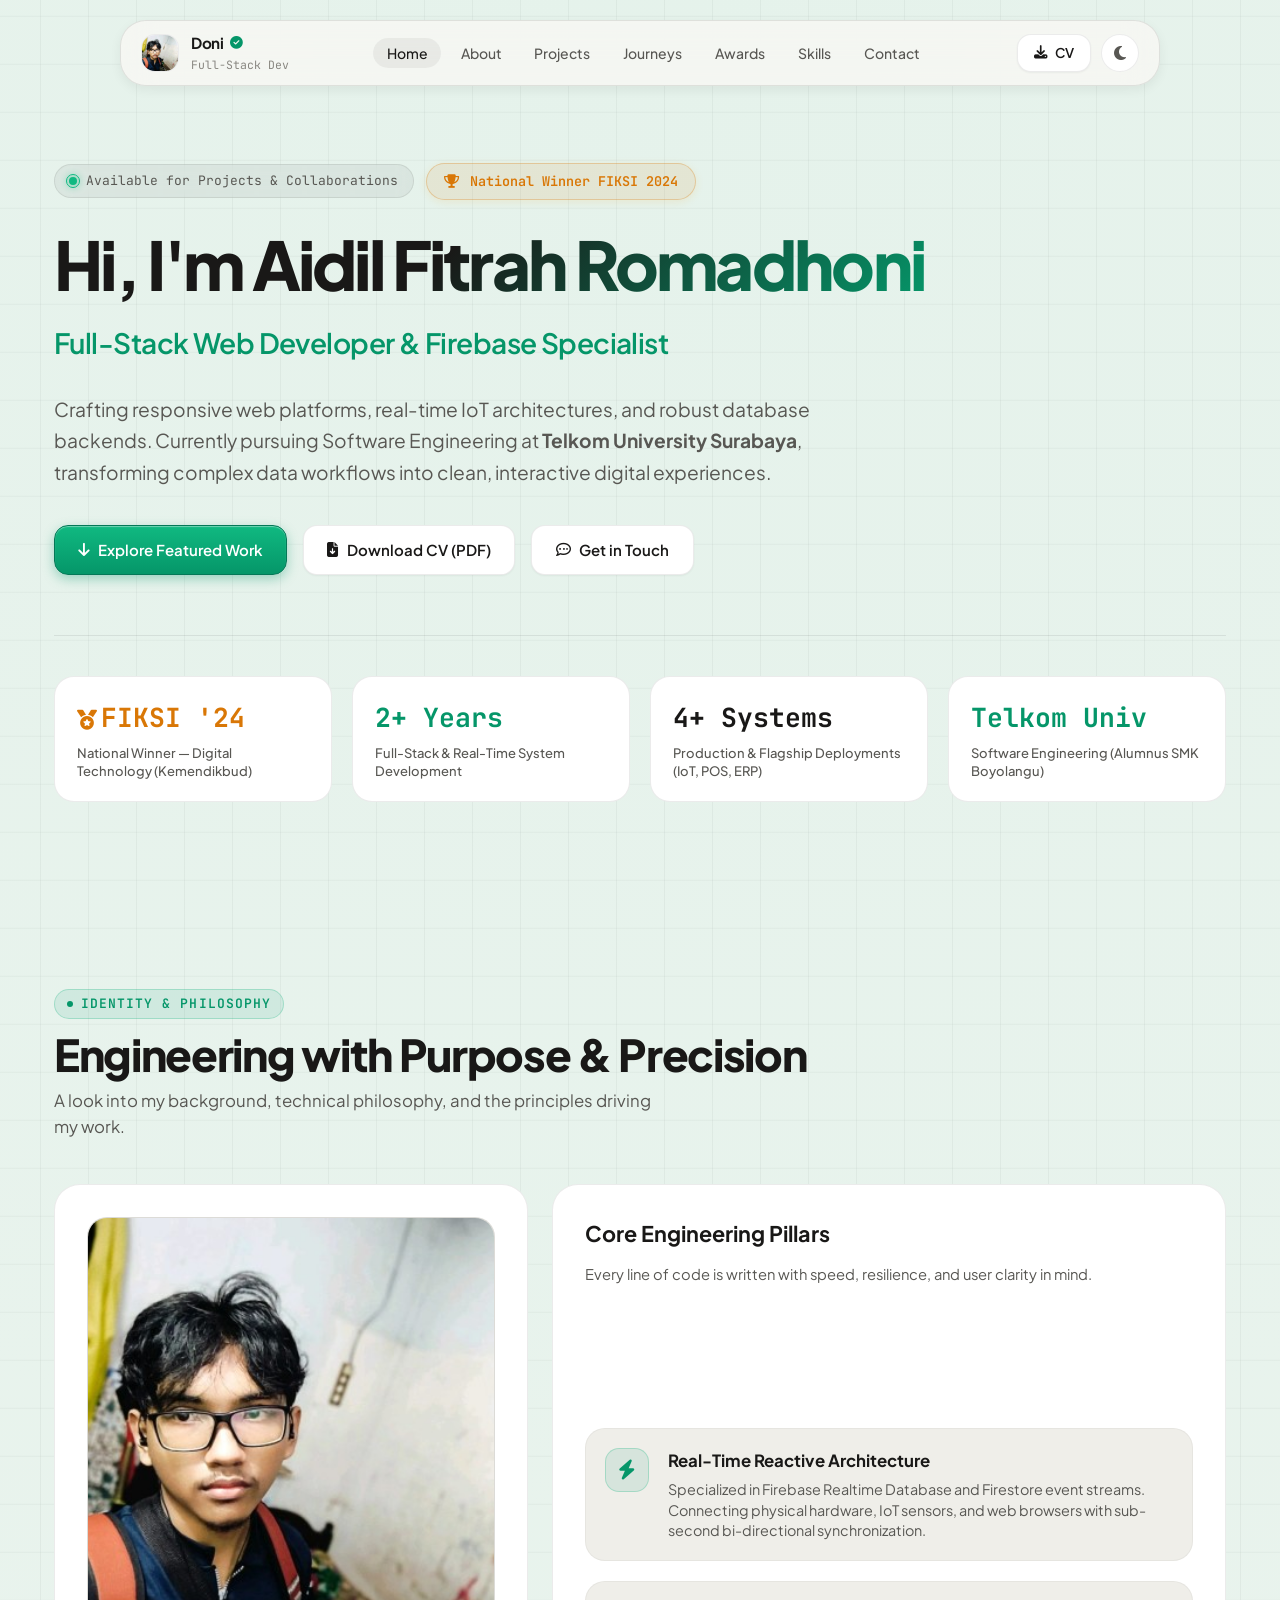
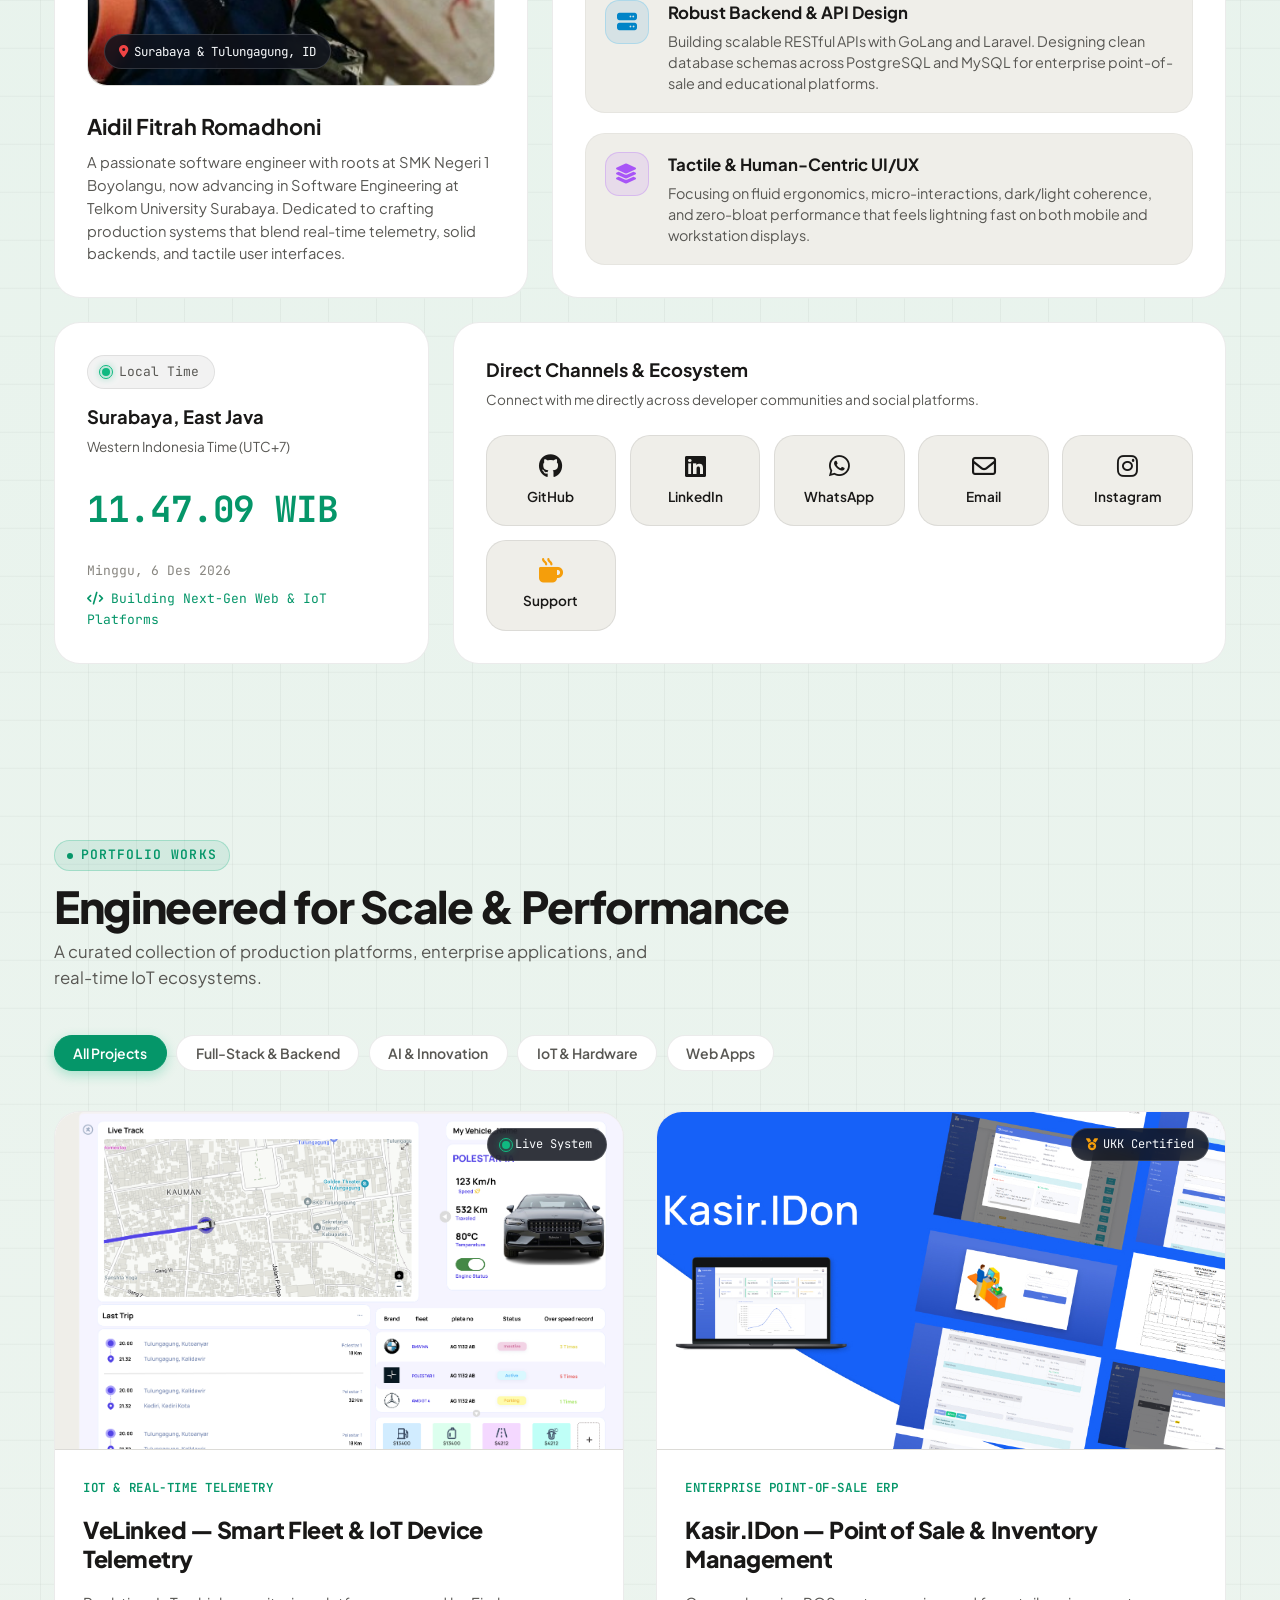
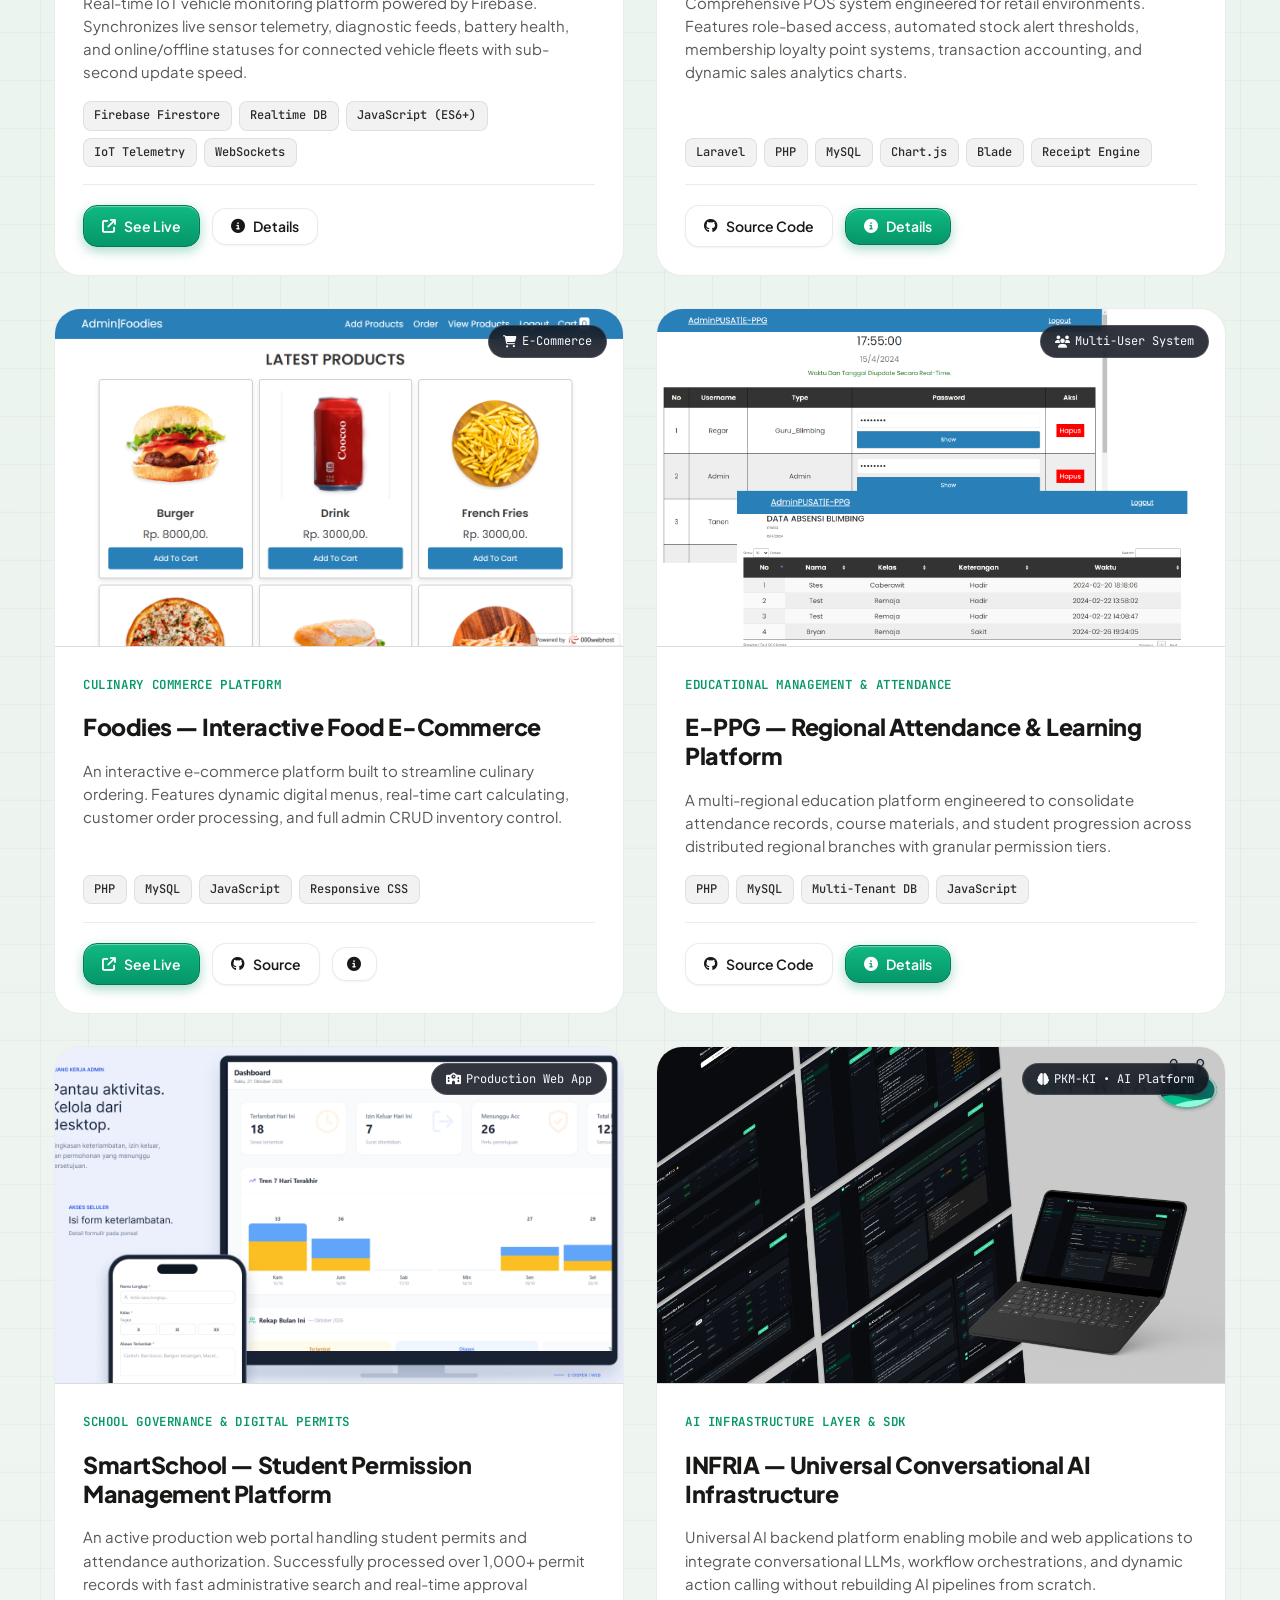
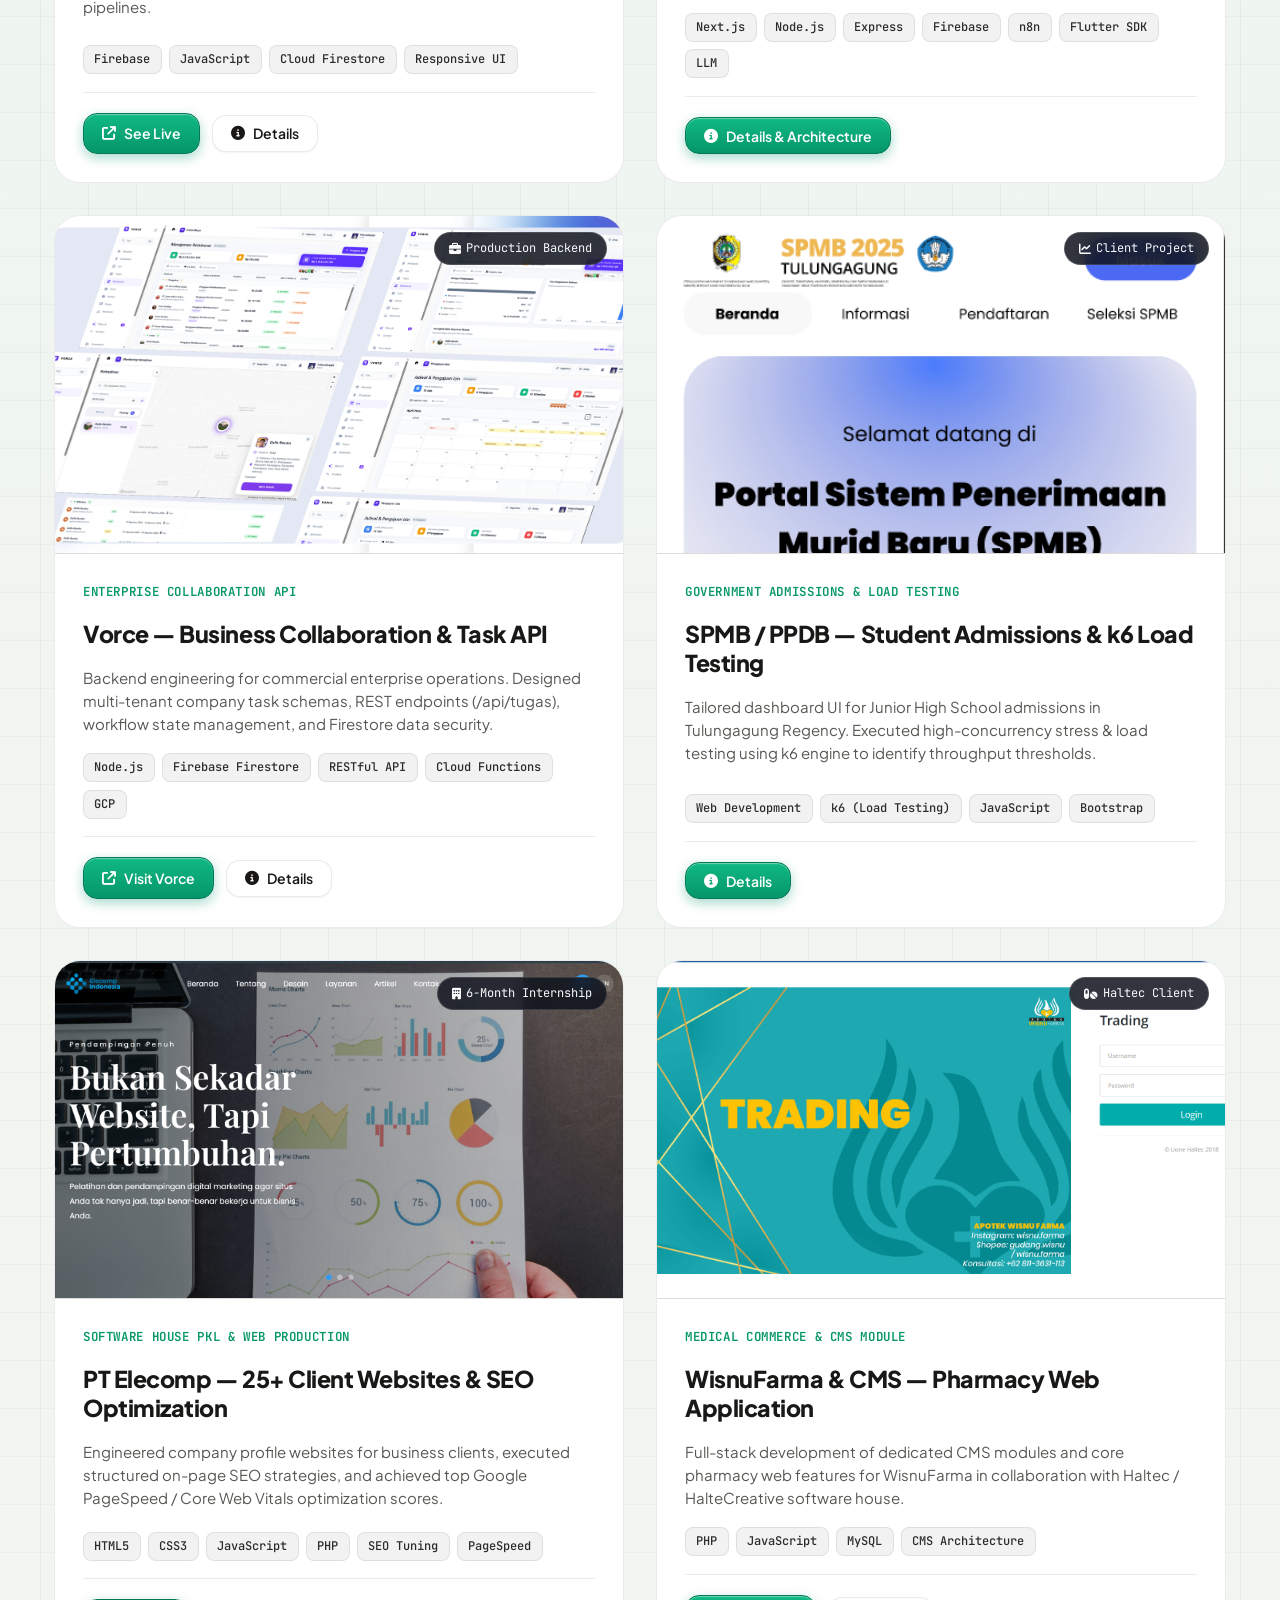
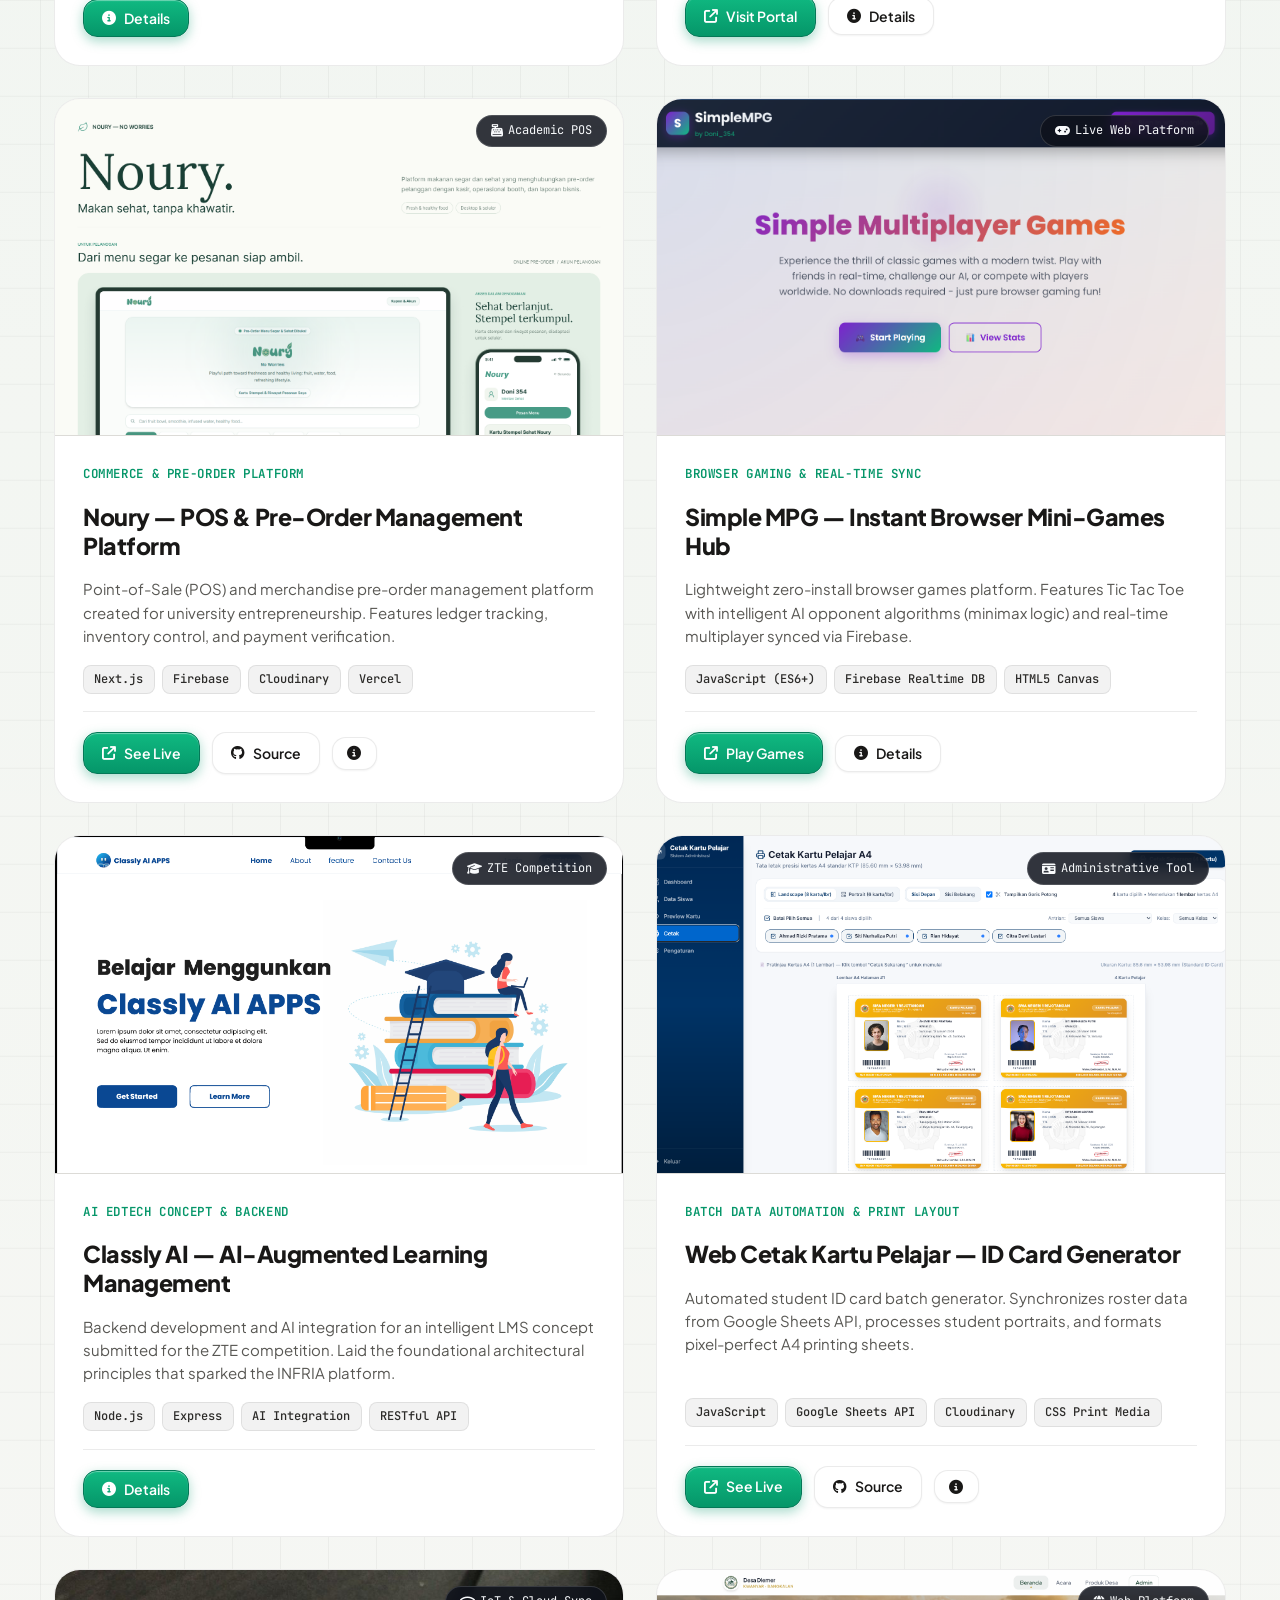
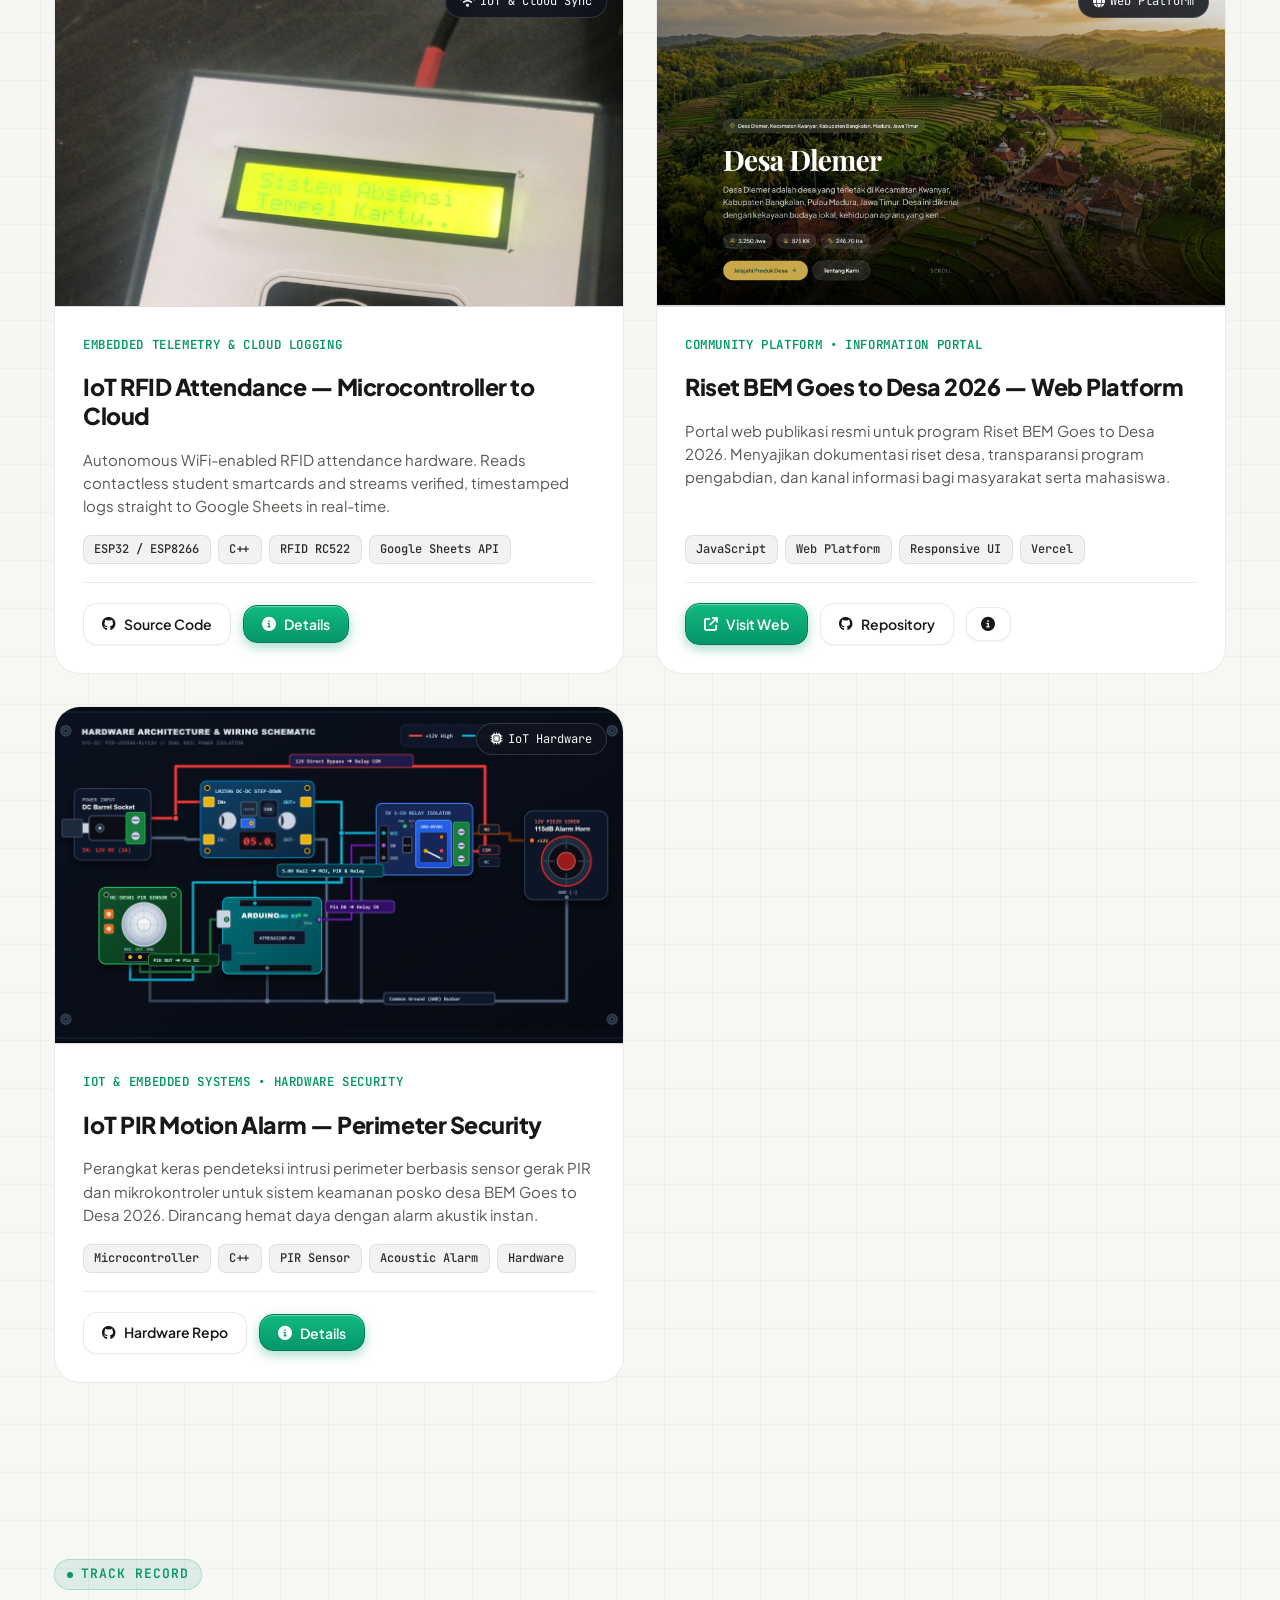
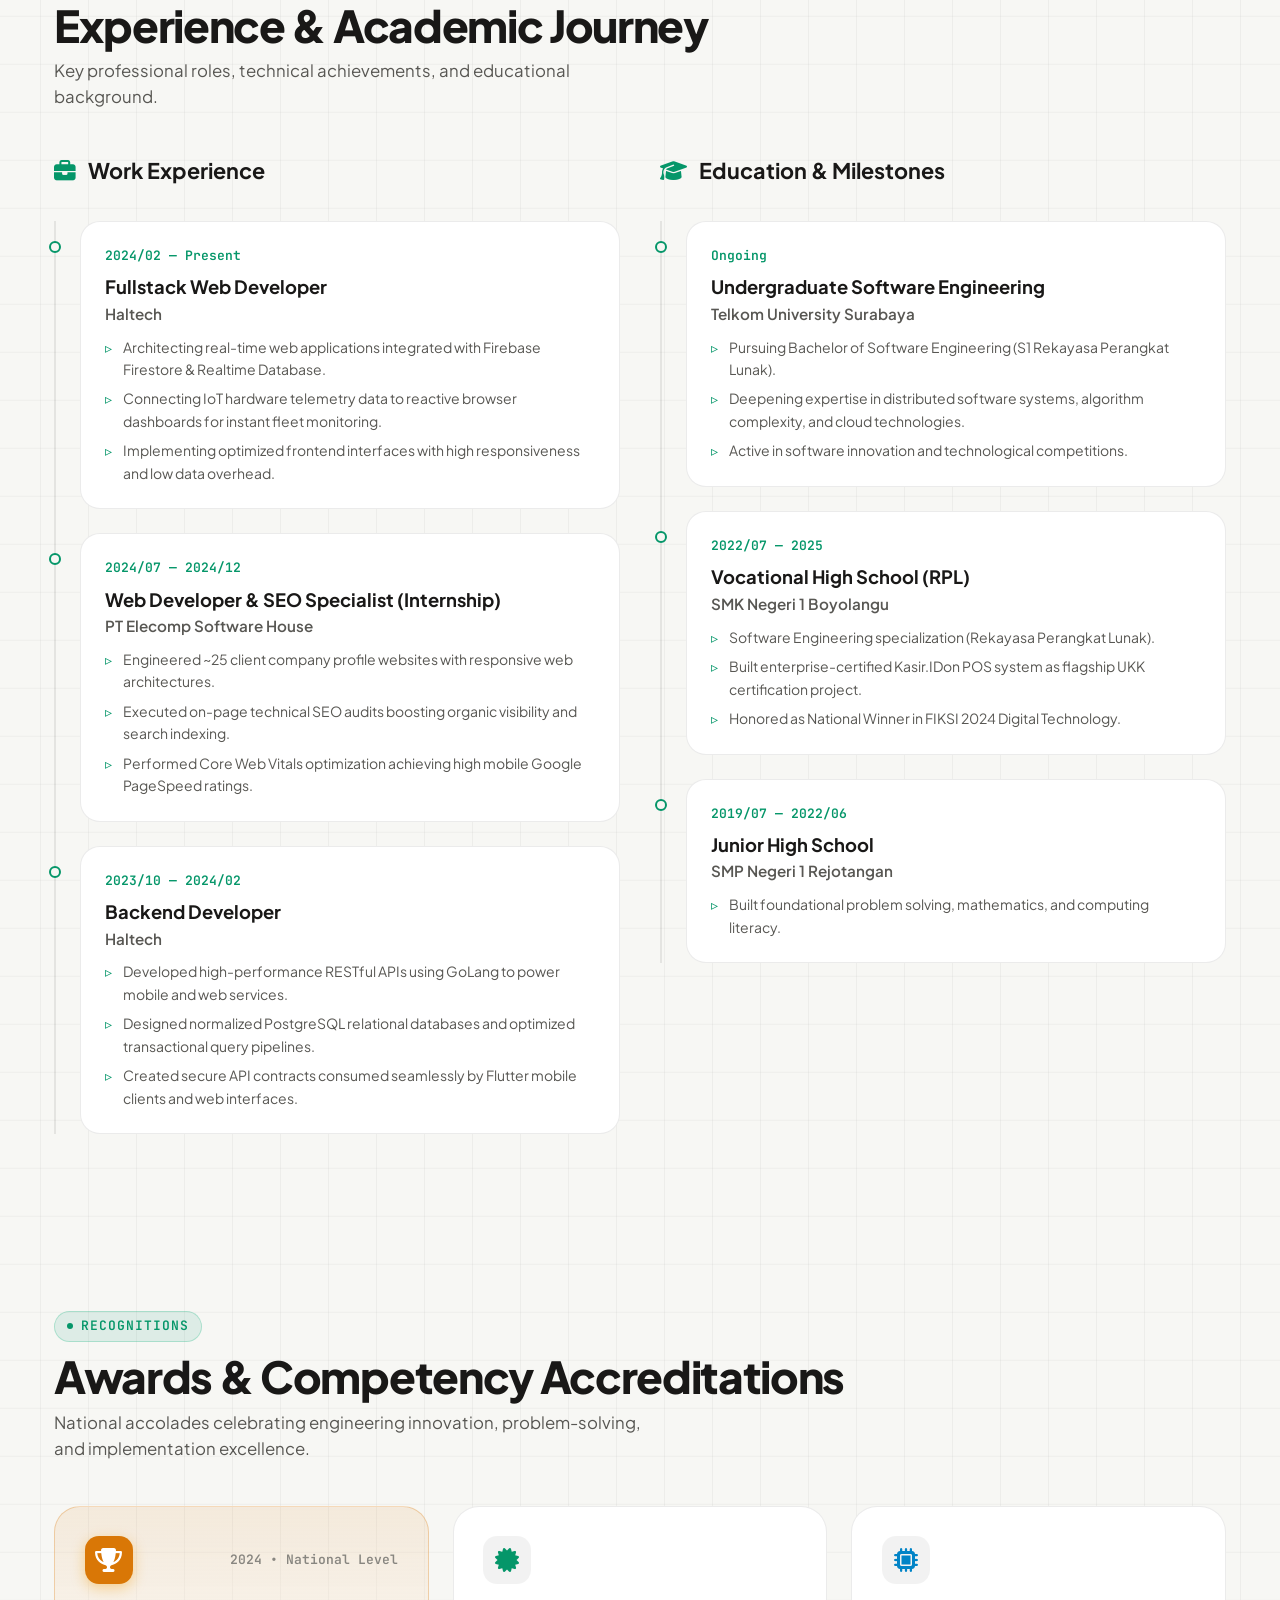
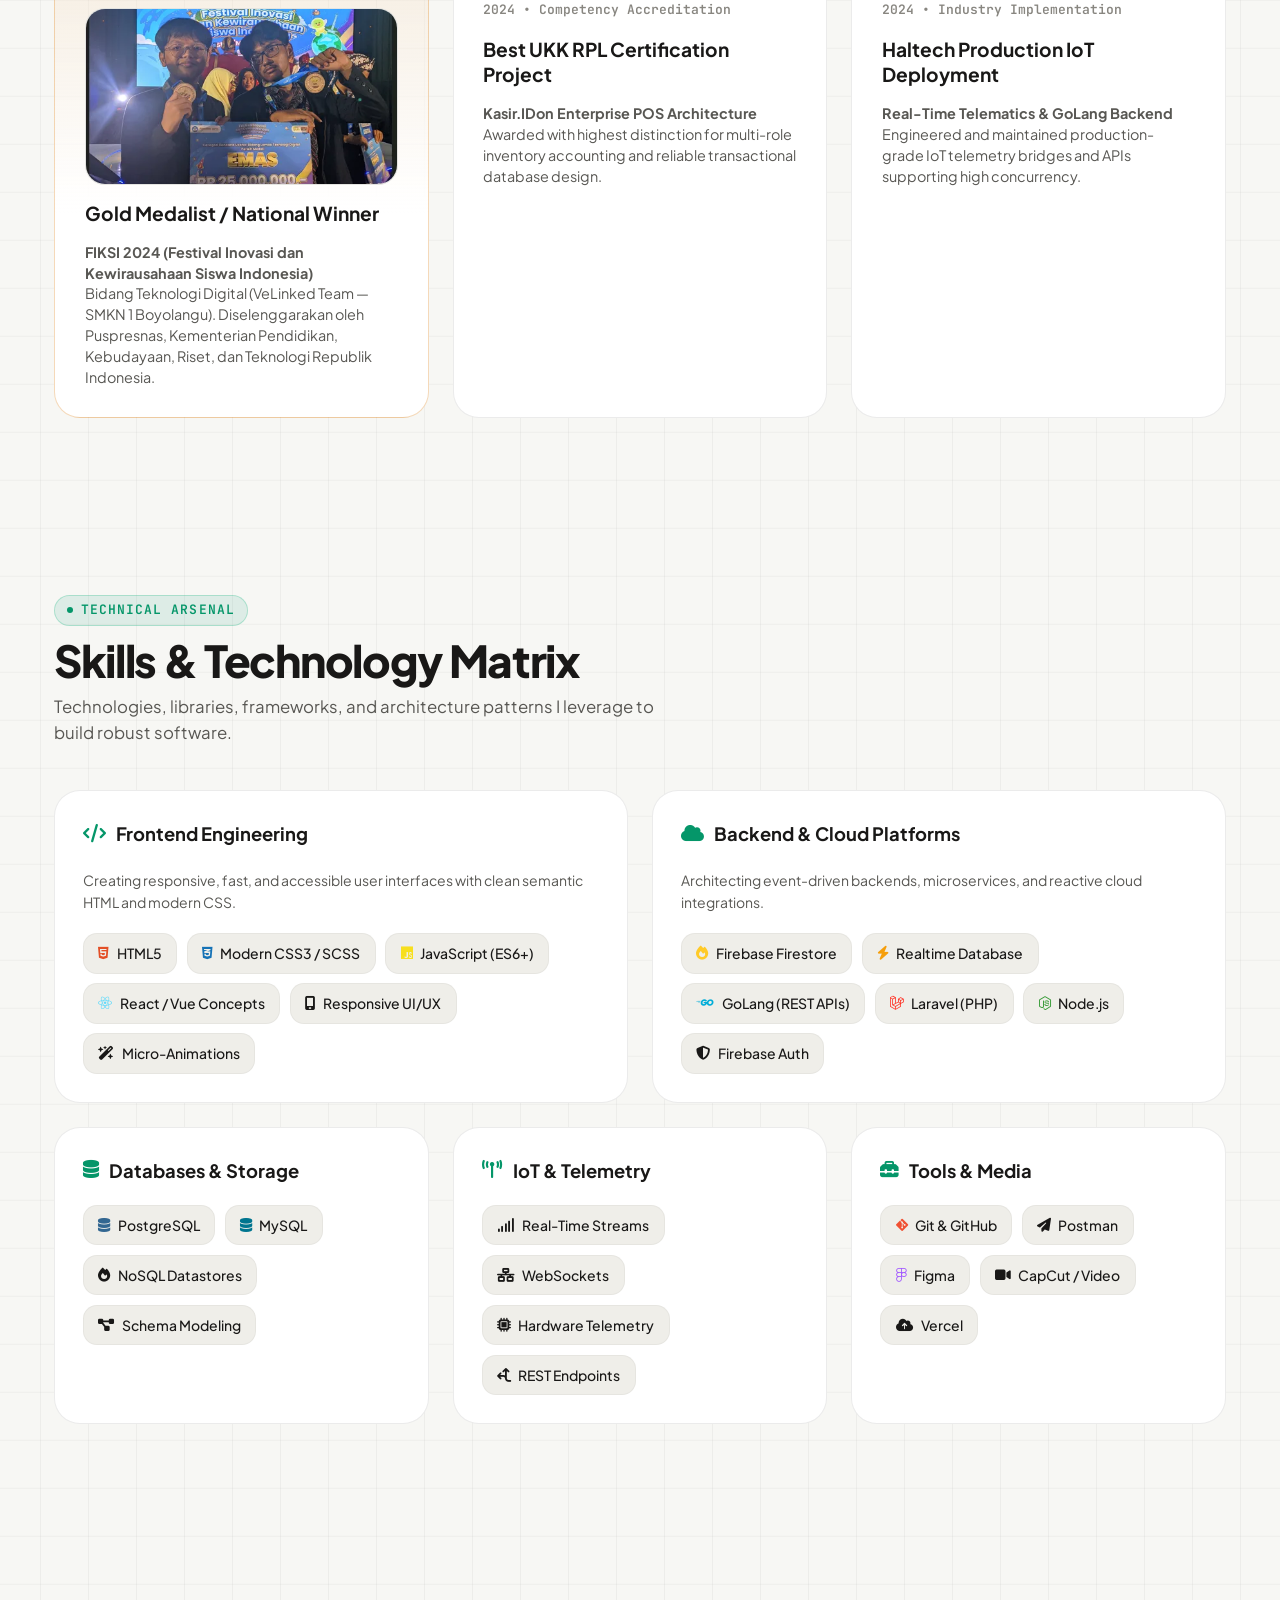
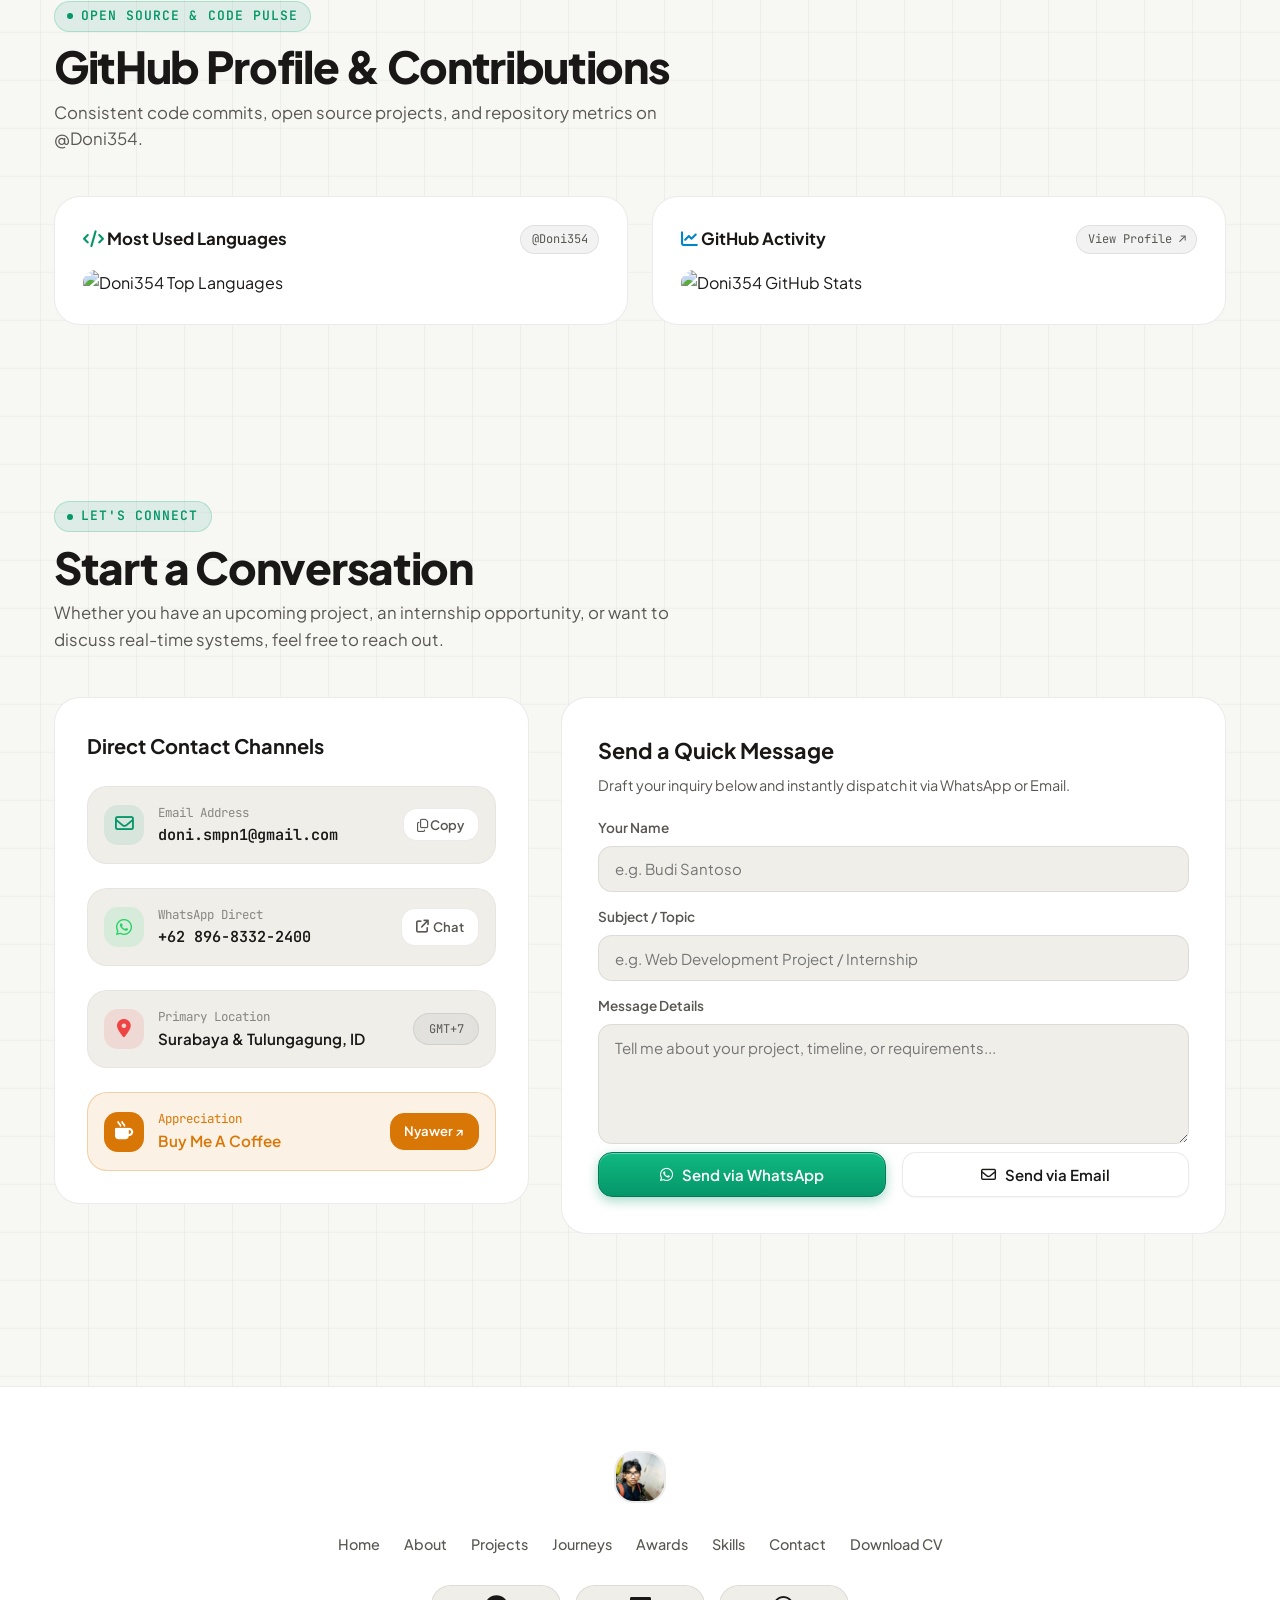
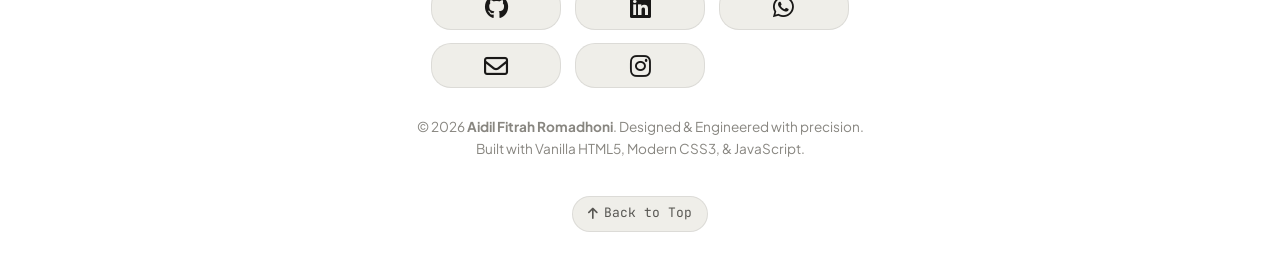
==== commit bf8f93cf: "fix ui bug and add bem hardware projects" ====
--- a/index.html
+++ b/index.html
@@ -1228,34 +1228,33 @@
             </div>
           </article>
 
-          <!-- Project 16: Riset BEM Goes to Desa 2026 -->
-          <article class="project-card" data-category="realtime fullstack webapp">
+          <!-- Project 16: Riset BEM Goes to Desa 2026 Web Platform -->
+          <article class="project-card" data-category="webapp fullstack">
             <div class="project-media">
               <img
                 src="./assets/BEM.png"
-                alt="Riset BEM Goes to Desa 2026 Web and Hardware Platform"
+                alt="Riset BEM Goes to Desa 2026 Web Platform"
                 class="project-img"
                 loading="lazy"
               />
               <div class="project-media-badge">
-                <i class="fa-solid fa-tower-broadcast"></i>
-                <span>Web &amp; IoT Hardware</span>
+                <i class="fa-solid fa-globe"></i>
+                <span>Web Platform</span>
               </div>
             </div>
 
             <div class="project-body">
-              <span class="project-category">Community Tech &amp; IoT Hardware</span>
-              <h3 class="project-title">Riset BEM Goes to Desa 2026 — Web Platform &amp; Hardware Alarm</h3>
+              <span class="project-category">Community Platform • Information Portal</span>
+              <h3 class="project-title">Riset BEM Goes to Desa 2026 — Web Platform</h3>
               <p class="project-desc">
-                Integrated community platform and hardware intrusion alarm developed for BEM Goes to Desa 2026. Pairs a dedicated web platform with PIR motion sensor hardware for rural perimeter protection.
+                Portal web publikasi resmi untuk program Riset BEM Goes to Desa 2026. Menyajikan dokumentasi riset desa, transparansi program pengabdian, dan kanal informasi bagi masyarakat serta mahasiswa.
               </p>
 
               <div class="project-tech-tags">
+                <span class="tech-tag">JavaScript</span>
                 <span class="tech-tag">Web Platform</span>
-                <span class="tech-tag">Microcontroller</span>
-                <span class="tech-tag">C++</span>
-                <span class="tech-tag">PIR Sensor</span>
-                <span class="tech-tag">IoT Security</span>
+                <span class="tech-tag">Responsive UI</span>
+                <span class="tech-tag">Vercel</span>
               </div>
 
               <div class="project-actions">
@@ -1275,15 +1274,69 @@
                   class="btn-embossed btn-embossed-secondary"
                   style="padding:0.55rem 1.1rem;font-size:0.875rem;"
                 >
-                  <i class="fa-brands fa-github"></i> Web Git
+                  <i class="fa-brands fa-github"></i> Repository
                 </a>
                 <button
                   type="button"
                   class="btn-embossed btn-embossed-secondary view-project-details-btn"
+                  data-project="bemweb"
+                  style="padding:0.55rem 0.9rem;font-size:0.875rem;"
+                  aria-label="View Details"
+                >
+                  <i class="fa-solid fa-circle-info"></i>
+                </button>
+              </div>
+            </div>
+          </article>
+
+          <!-- Project 17: IoT PIR Motion Alarm System BEM GTD 2026 -->
+          <article class="project-card" data-category="realtime">
+            <div class="project-media">
+              <img
+                src="./assets/piralarm.png"
+                alt="IoT PIR Motion Alarm Hardware System"
+                class="project-img"
+                loading="lazy"
+              />
+              <div class="project-media-badge">
+                <i class="fa-solid fa-microchip"></i>
+                <span>IoT Hardware</span>
+              </div>
+            </div>
+
+            <div class="project-body">
+              <span class="project-category">IoT &amp; Embedded Systems • Hardware Security</span>
+              <h3 class="project-title">IoT PIR Motion Alarm — Perimeter Security</h3>
+              <p class="project-desc">
+                Perangkat keras pendeteksi intrusi perimeter berbasis sensor gerak PIR dan mikrokontroler untuk sistem keamanan posko desa BEM Goes to Desa 2026. Dirancang hemat daya dengan alarm akustik instan.
+              </p>
+
+              <div class="project-tech-tags">
+                <span class="tech-tag">Microcontroller</span>
+                <span class="tech-tag">C++</span>
+                <span class="tech-tag">PIR Sensor</span>
+                <span class="tech-tag">Acoustic Alarm</span>
+                <span class="tech-tag">Hardware</span>
+              </div>
+
+              <div class="project-actions">
+                <a
+                  href="https://github.com/Doni354/risetBEMGTD2026-Hardware"
+                  target="_blank"
+                  rel="noopener noreferrer"
+                  class="btn-embossed btn-embossed-secondary"
+                  style="padding:0.55rem 1.1rem;font-size:0.875rem;"
+                >
+                  <i class="fa-brands fa-github"></i> Hardware Repo
+                </a>
+                <button
+                  type="button"
+                  class="btn-embossed btn-embossed-primary view-project-details-btn"
                   data-project="piralarm"
-                  style="padding:0.55rem 0.9rem;font-size:0.875rem;"
-                >
-                  <i class="fa-solid fa-circle-info"></i>
+                  style="padding:0.55rem 1.1rem;font-size:0.875rem;"
+                  aria-label="View Details"
+                >
+                  <i class="fa-solid fa-circle-info"></i> Details
                 </button>
               </div>
             </div>
--- a/css/main.css
+++ b/css/main.css
@@ -1451,68 +1451,59 @@
 
 /* --- Native Dialog / Modals --- */
 dialog.custom-modal {
-  position: fixed;
-  top: 50%;
-  left: 50%;
-  transform: translate(-50%, -50%);
-  margin: 0;
+  margin: auto;
   padding: 0;
   border: 1px solid var(--border-color);
   border-radius: var(--radius-2xl, 24px);
   background: var(--bg-surface);
   color: var(--text-primary);
   max-width: 760px;
-  width: min(760px, calc(100vw - 2rem));
-  max-height: calc(100vh - 2.5rem);
-  max-height: calc(100dvh - 2.5rem);
-  height: auto;
+  width: calc(100% - 2rem);
+  max-height: calc(100vh - 3rem);
+  max-height: calc(100dvh - 3rem);
   box-shadow: var(--shadow-lg);
   backdrop-filter: blur(16px);
   -webkit-backdrop-filter: blur(16px);
   overflow: hidden;
   outline: none;
-  box-sizing: border-box;
+  display: flex;
+  flex-direction: column;
 }
 
 dialog.custom-modal:not([open]) {
   display: none !important;
 }
 
+/* Smooth Modal Animation */
 dialog.custom-modal[open] {
   display: flex !important;
   flex-direction: column !important;
-  animation: modalFadeIn 0.22s cubic-bezier(0.16, 1, 0.3, 1) forwards;
+  animation: modalFadeIn 0.25s cubic-bezier(0.16, 1, 0.3, 1) forwards;
 }
 
 dialog.custom-modal::backdrop {
-  background: rgba(10, 15, 25, 0.75);
-  backdrop-filter: blur(8px);
-  -webkit-backdrop-filter: blur(8px);
-  animation: backdropFadeIn 0.2s ease forwards;
-}
-
-@keyframes backdropFadeIn {
-  from { opacity: 0; }
-  to { opacity: 1; }
+  background: rgba(0, 0, 0, 0.65);
+  backdrop-filter: blur(6px);
+  -webkit-backdrop-filter: blur(6px);
 }
 
 @keyframes modalFadeIn {
   from {
     opacity: 0;
-    transform: translate(-50%, -48%) scale(0.97);
+    transform: scale(0.96) translateY(12px);
   }
   to {
     opacity: 1;
-    transform: translate(-50%, -50%) scale(1);
+    transform: scale(1) translateY(0);
   }
 }
 
 .modal-header {
-  flex: 0 0 auto;
+  flex-shrink: 0;
   display: flex;
   align-items: center;
   justify-content: space-between;
-  padding: 1.15rem 1.75rem;
+  padding: 1.25rem 1.75rem;
   border-bottom: 1px solid var(--border-color);
   background: var(--bg-surface-nested);
 }
@@ -1546,10 +1537,8 @@
 .modal-body {
   flex: 1 1 auto;
   min-height: 0;
-  max-height: 100%;
   overflow-y: auto;
-  overscroll-behavior: contain;
-  padding: 1.5rem 1.75rem;
+  padding: 1.75rem;
   display: flex;
   flex-direction: column;
   gap: 1.25rem;
@@ -1559,20 +1548,40 @@
   width: 100%;
   border-radius: var(--radius-md);
   border: 1px solid var(--border-color);
-  max-height: 300px;
+  max-height: 360px;
   object-fit: contain;
   background-color: var(--bg-canvas);
+  flex-shrink: 0;
 }
 
 .modal-footer {
-  flex: 0 0 auto;
+  flex-shrink: 0;
   display: flex;
   align-items: center;
   justify-content: flex-end;
   gap: 1rem;
-  padding: 1rem 1.75rem;
+  padding: 1.15rem 1.75rem;
   border-top: 1px solid var(--border-color);
   background: var(--bg-surface-nested);
+}
+
+@media (max-width: 640px) {
+  dialog.custom-modal {
+    width: calc(100% - 1.25rem);
+    max-height: calc(100vh - 2rem);
+    max-height: calc(100dvh - 2rem);
+  }
+  .modal-header {
+    padding: 1rem 1.25rem;
+  }
+  .modal-body {
+    padding: 1.25rem;
+  }
+  .modal-footer {
+    padding: 0.85rem 1.25rem;
+    flex-wrap: wrap;
+    gap: 0.5rem;
+  }
 }
 
 /* --- Toast Notification --- */
@@ -1670,27 +1679,6 @@
   border-color: var(--accent-primary);
 }
 
-@media (max-width: 768px) {
-  dialog.custom-modal {
-    width: calc(100vw - 1rem);
-    max-height: calc(100vh - 1.5rem);
-    max-height: calc(100dvh - 1.5rem);
-    border-radius: var(--radius-xl, 16px);
-  }
-  .modal-header {
-    padding: 0.85rem 1.15rem;
-  }
-  .modal-body {
-    padding: 1rem 1.15rem;
-    gap: 1rem;
-  }
-  .modal-footer {
-    padding: 0.75rem 1.15rem;
-    flex-wrap: wrap;
-    gap: 0.5rem;
-  }
-}
-
 .award-card-media {
   margin-top: 0.45rem;
   border-radius: var(--radius-lg);
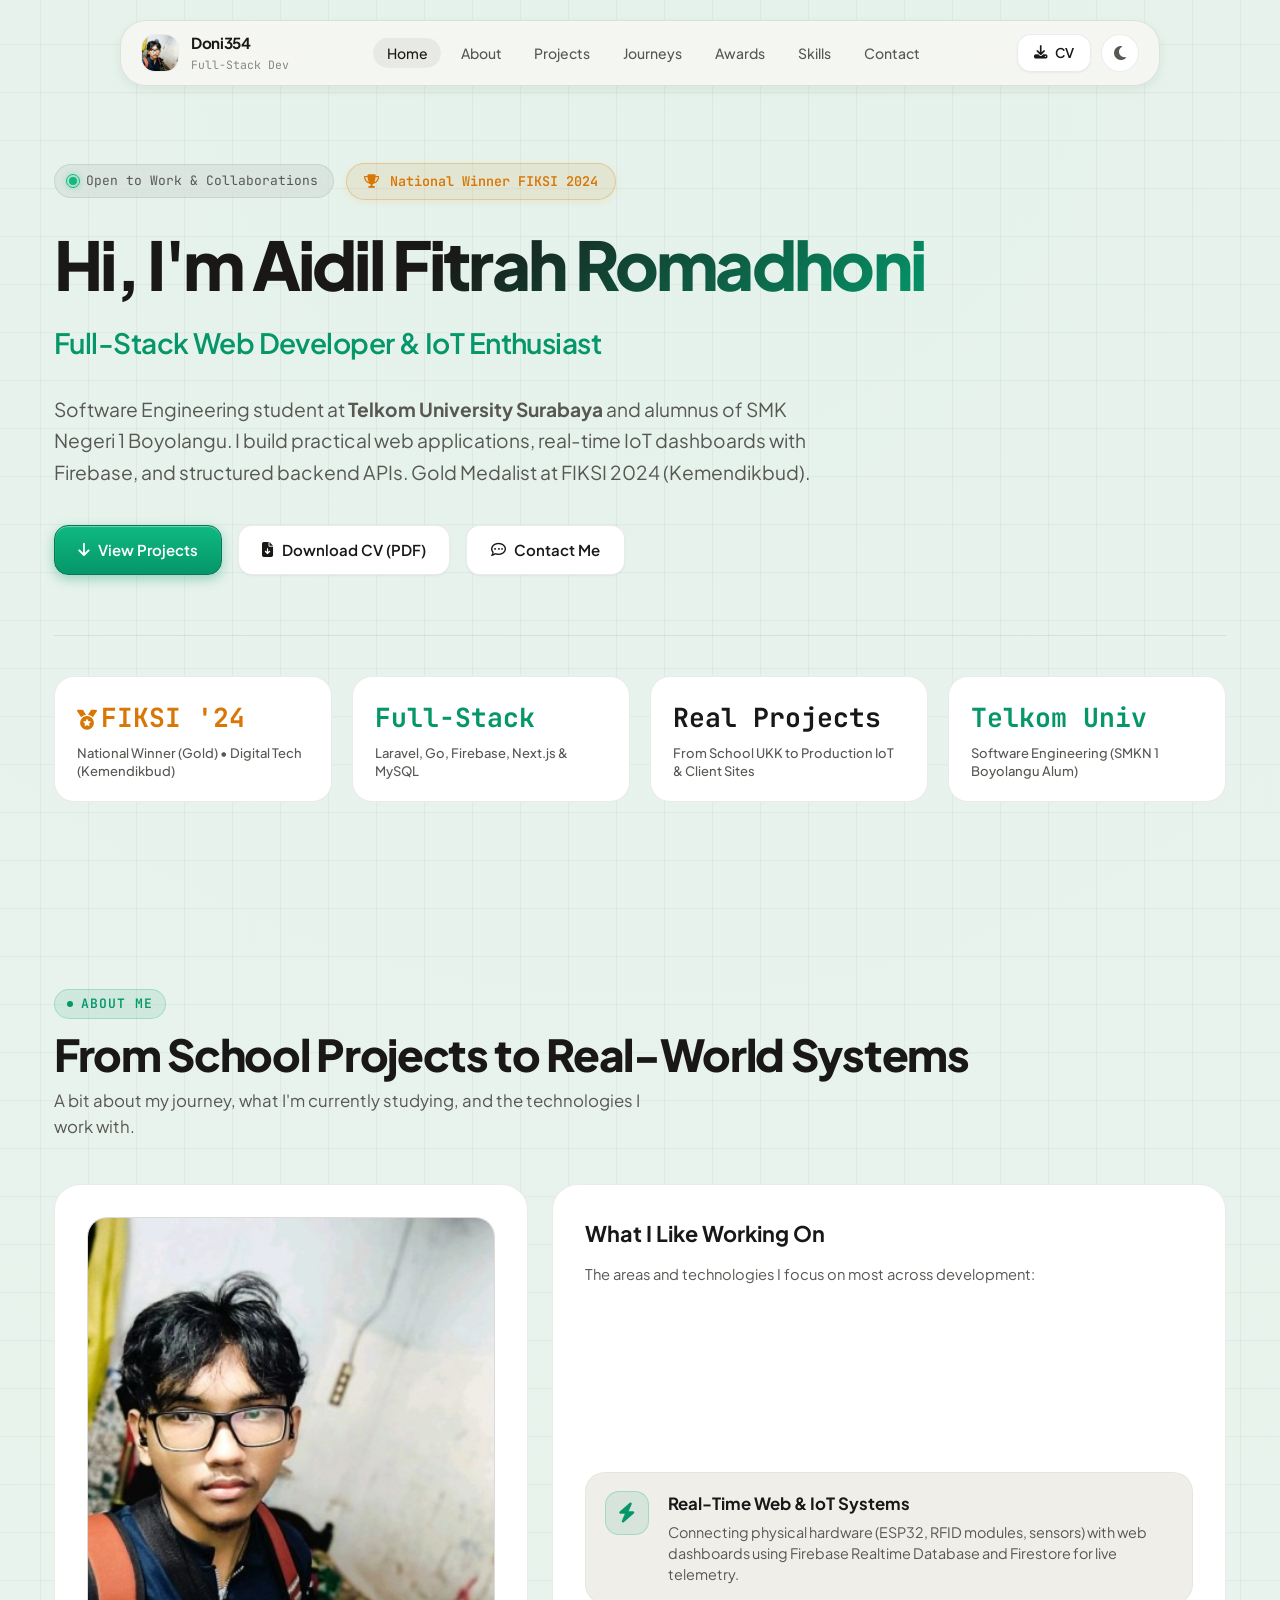
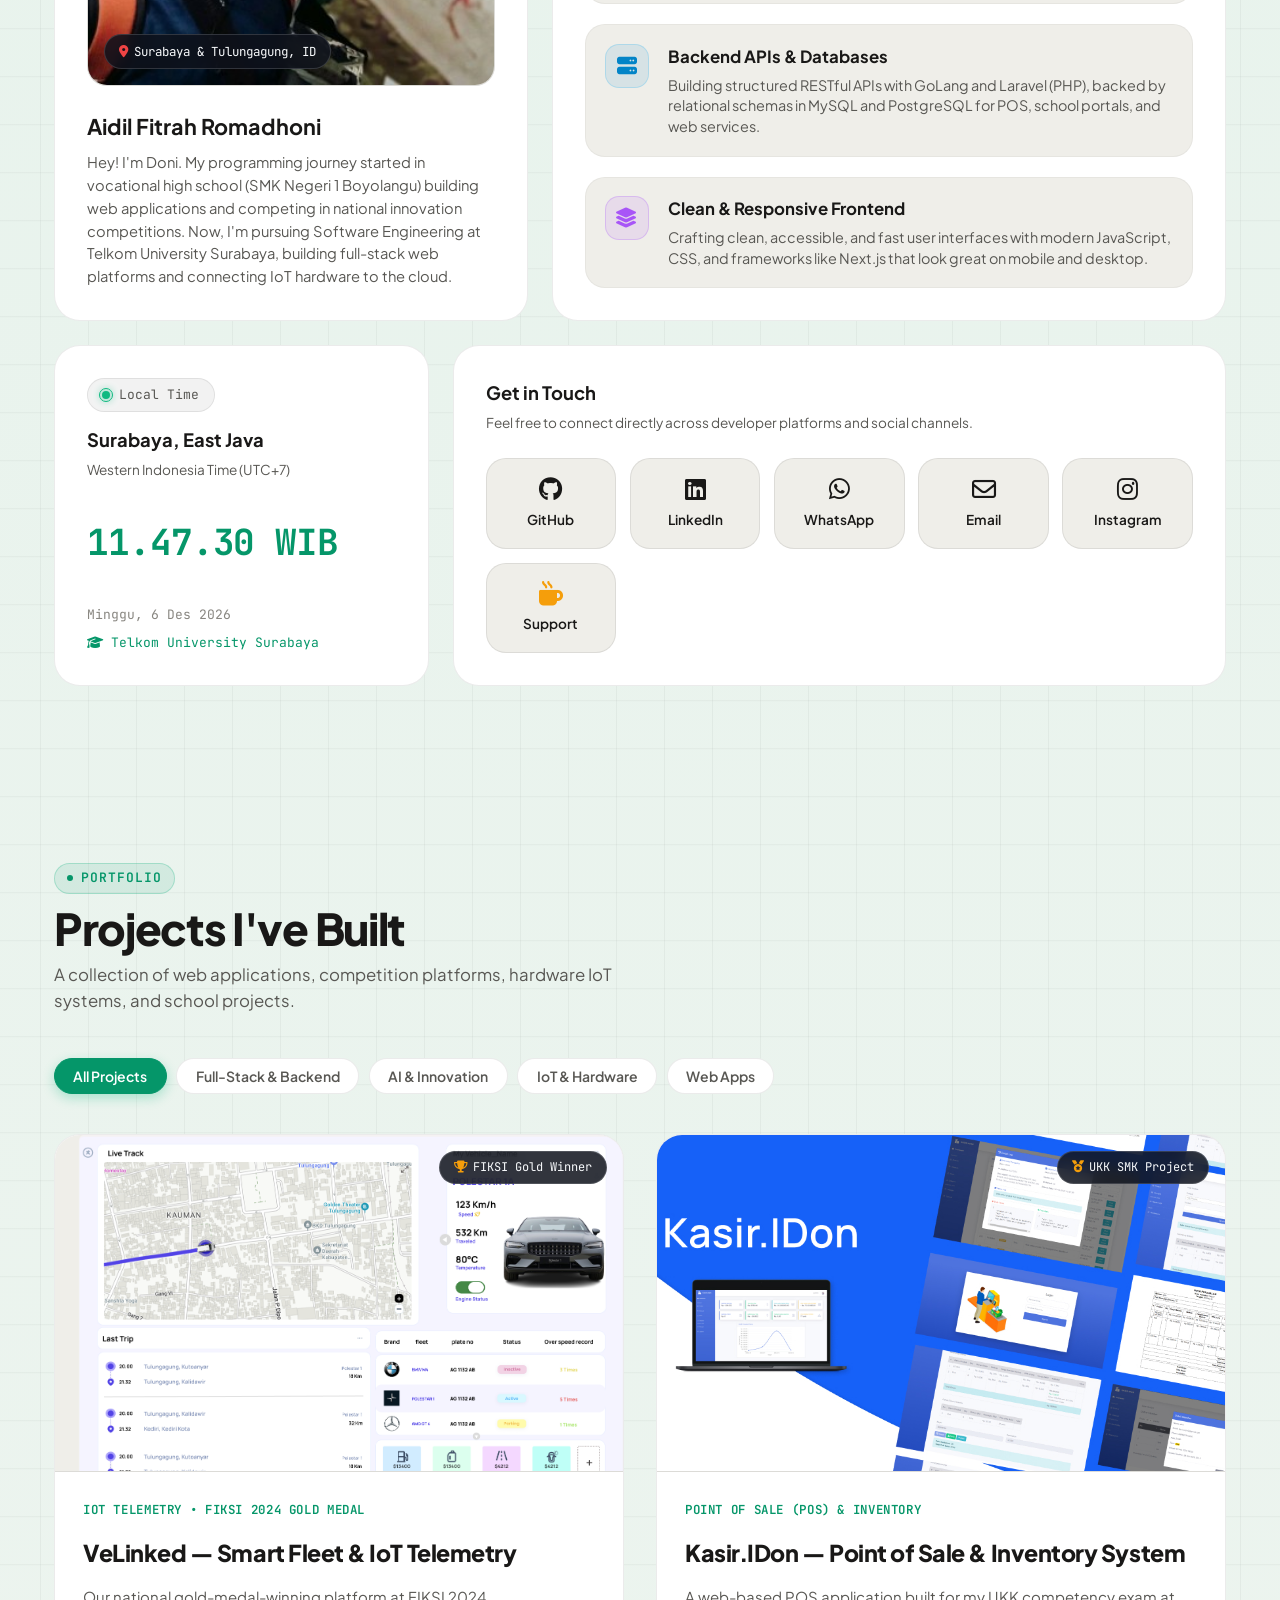
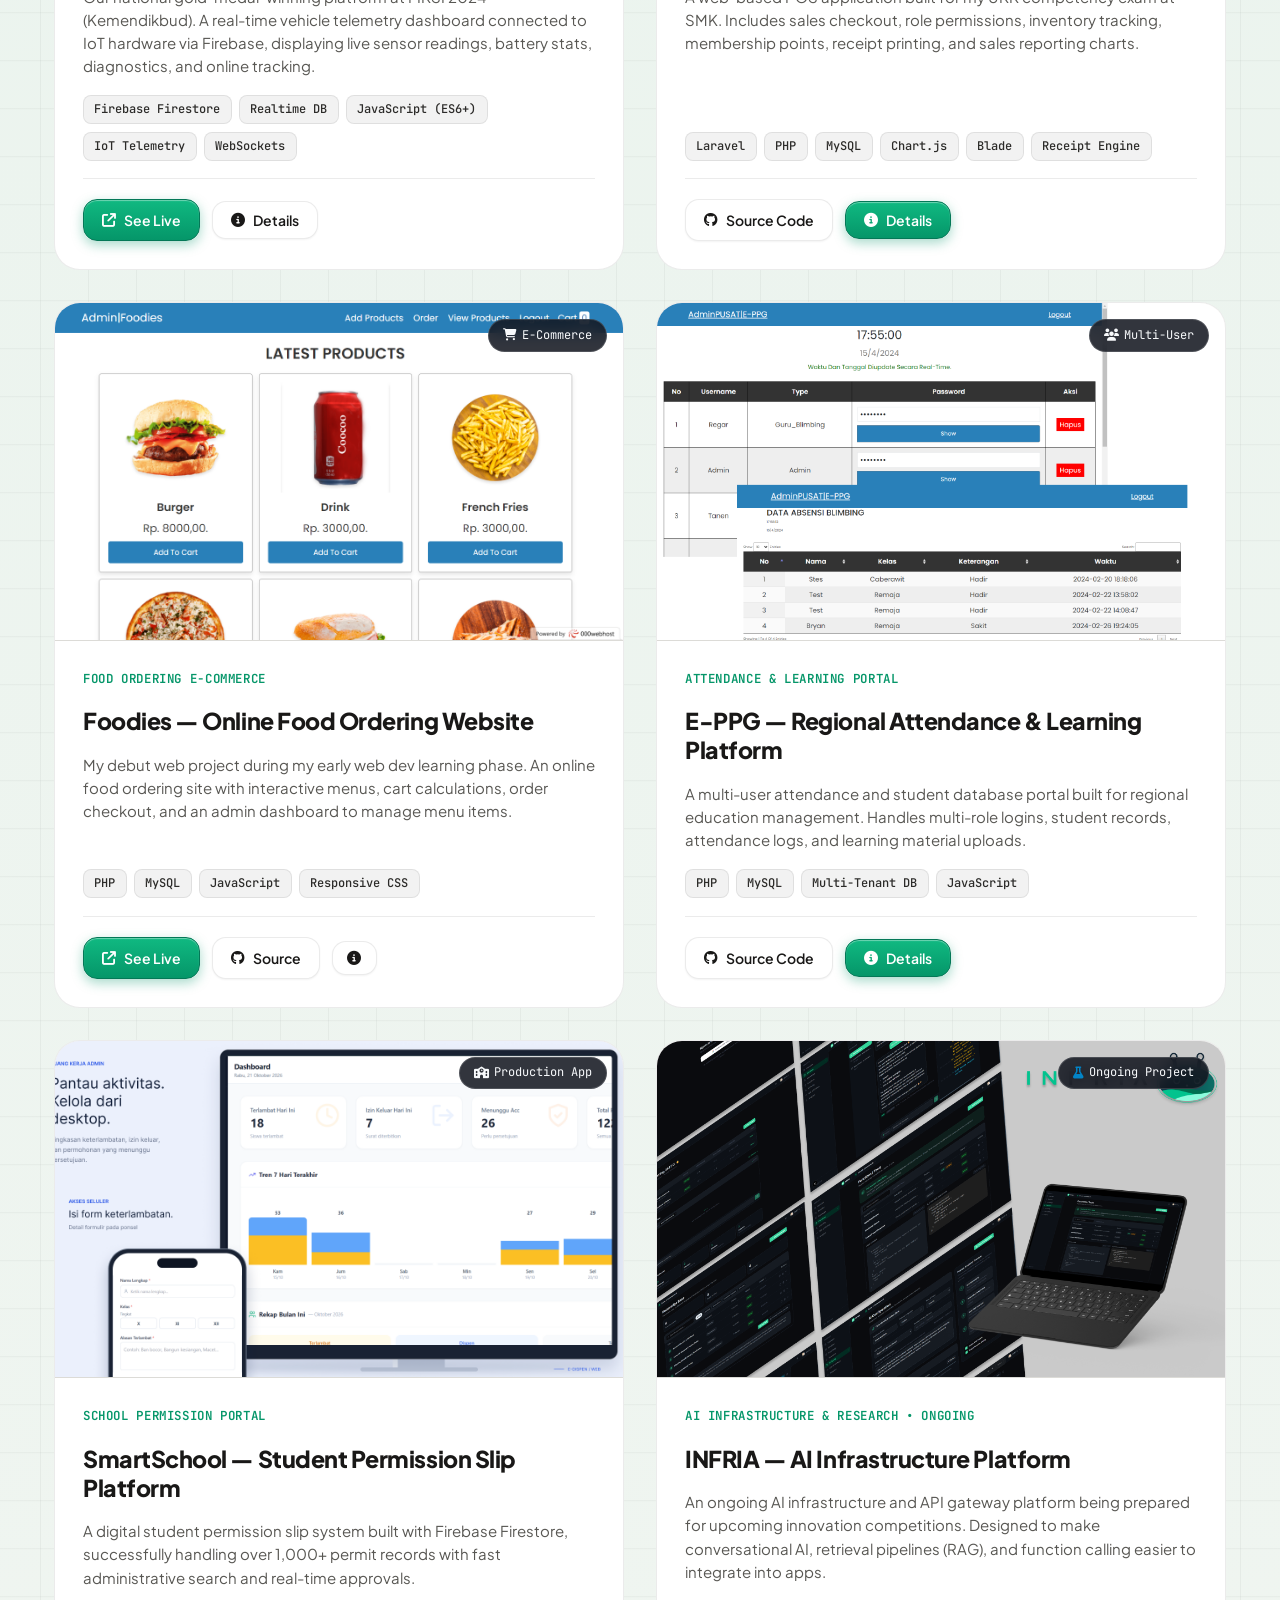
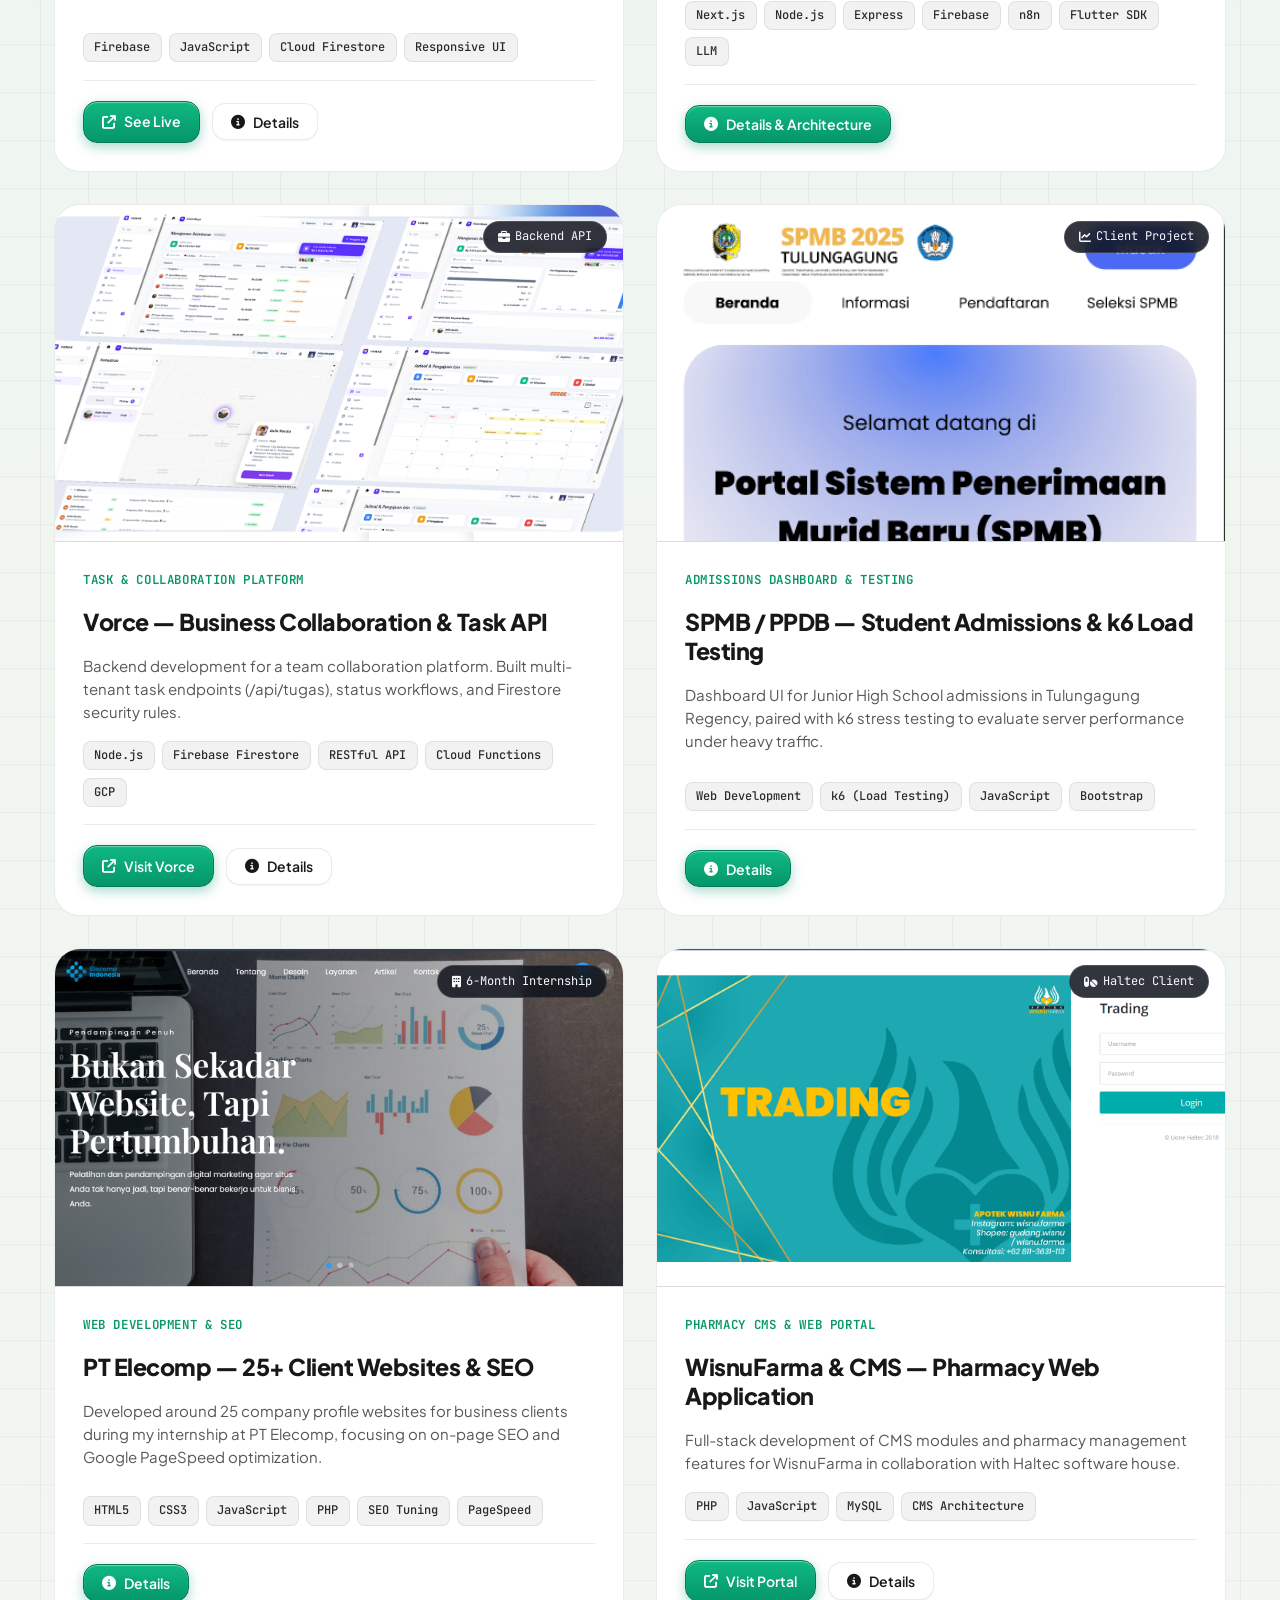
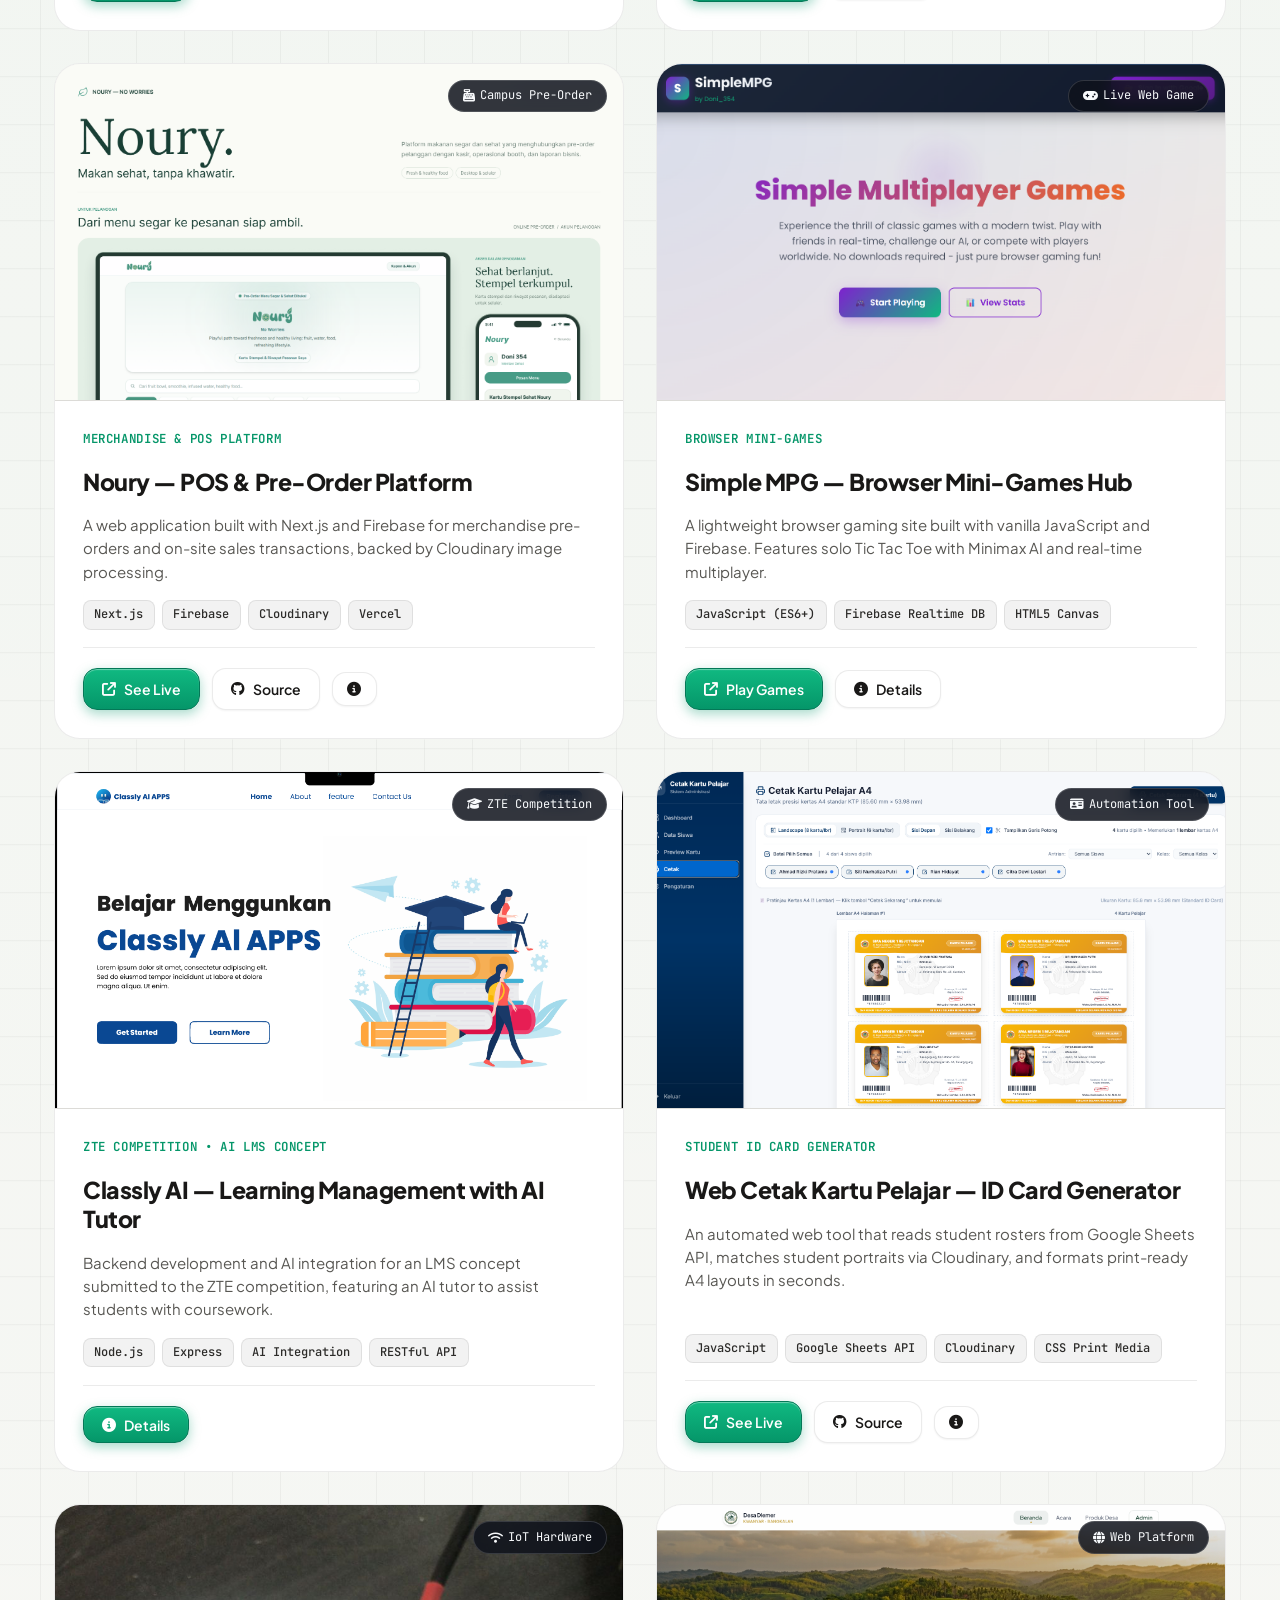
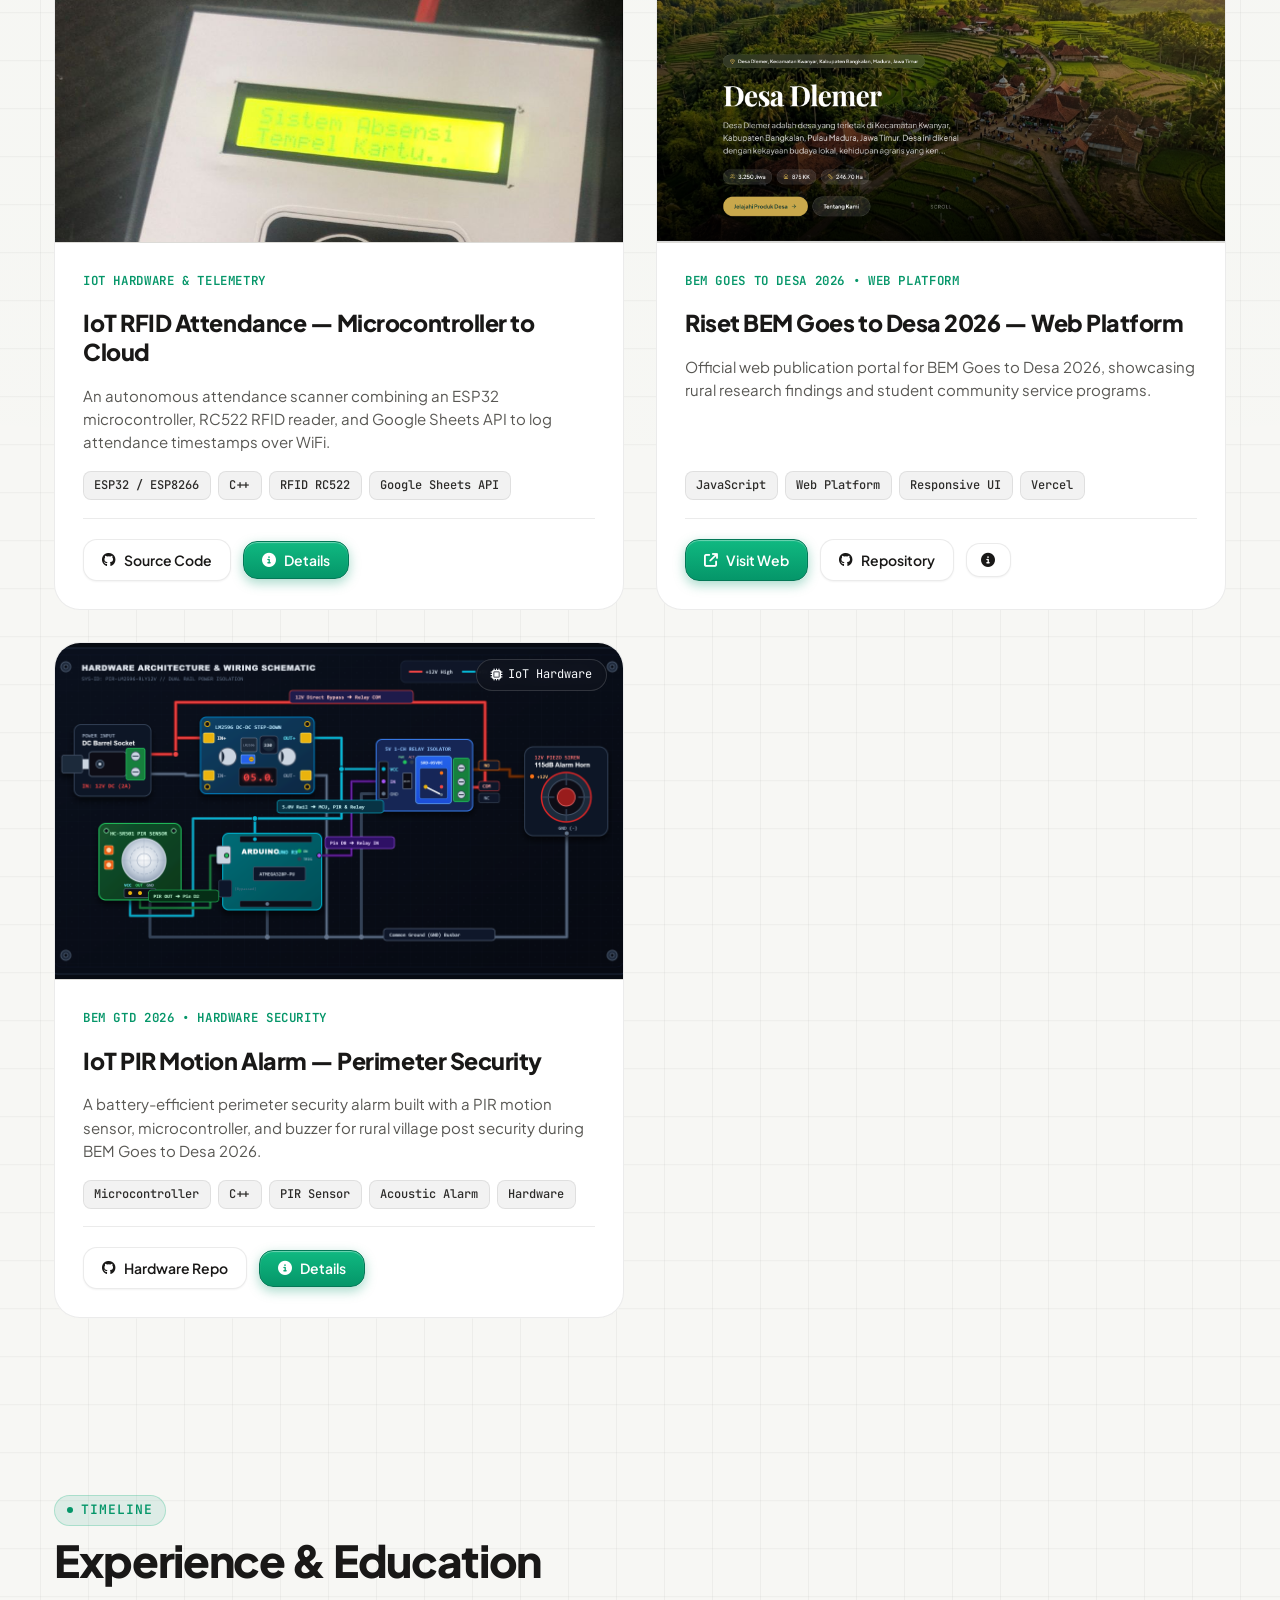
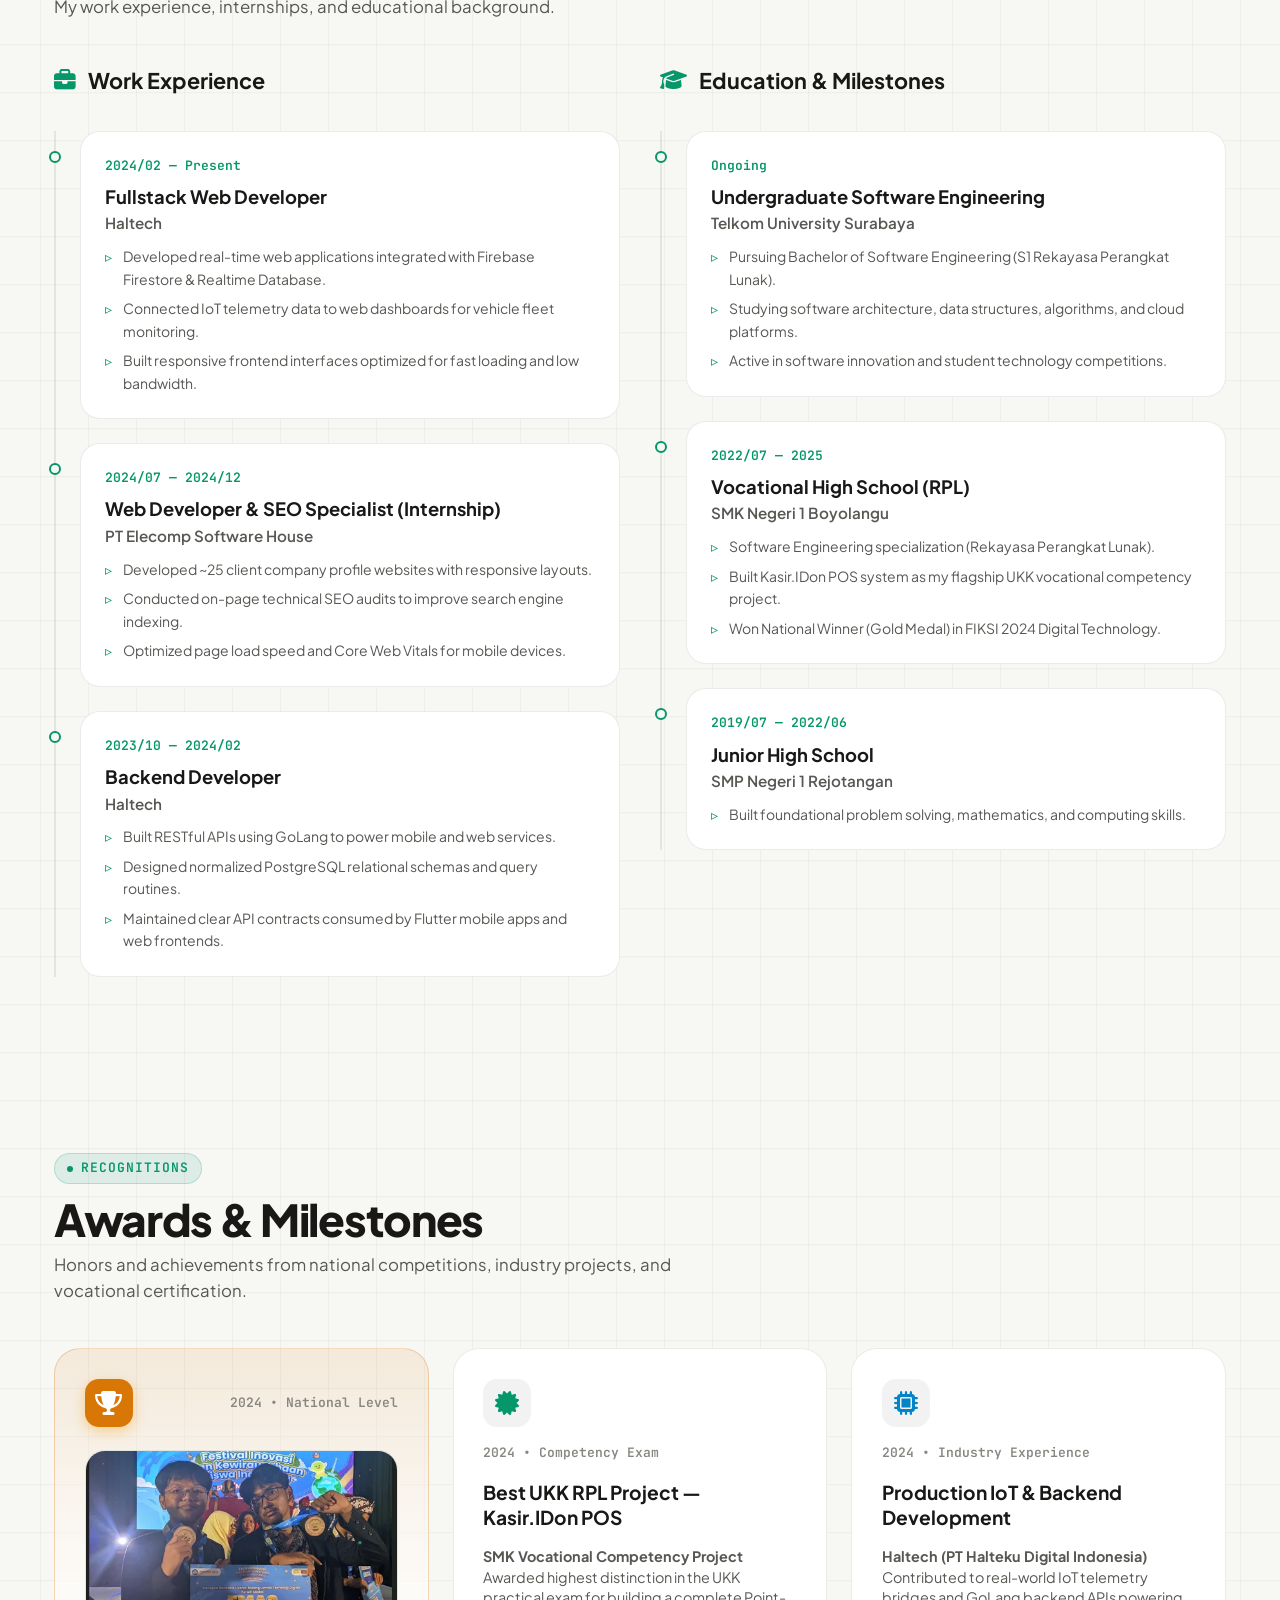
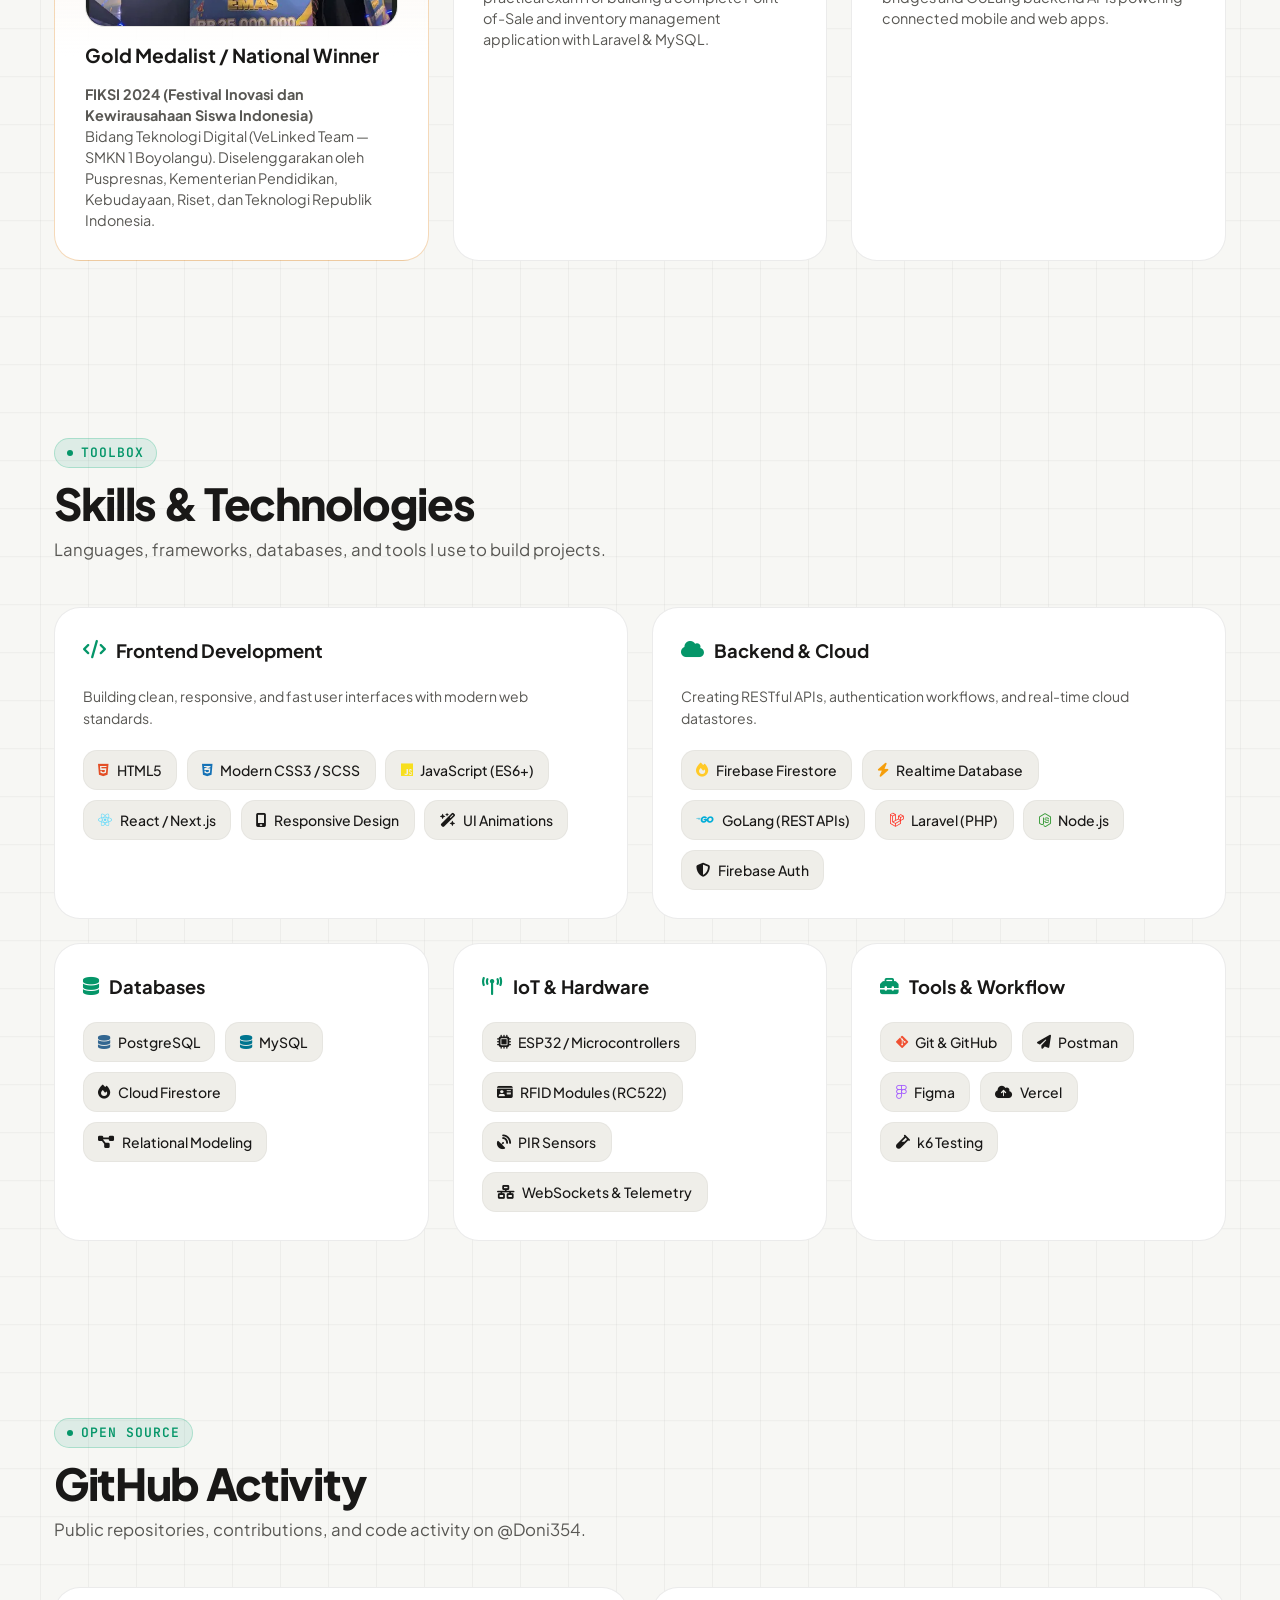
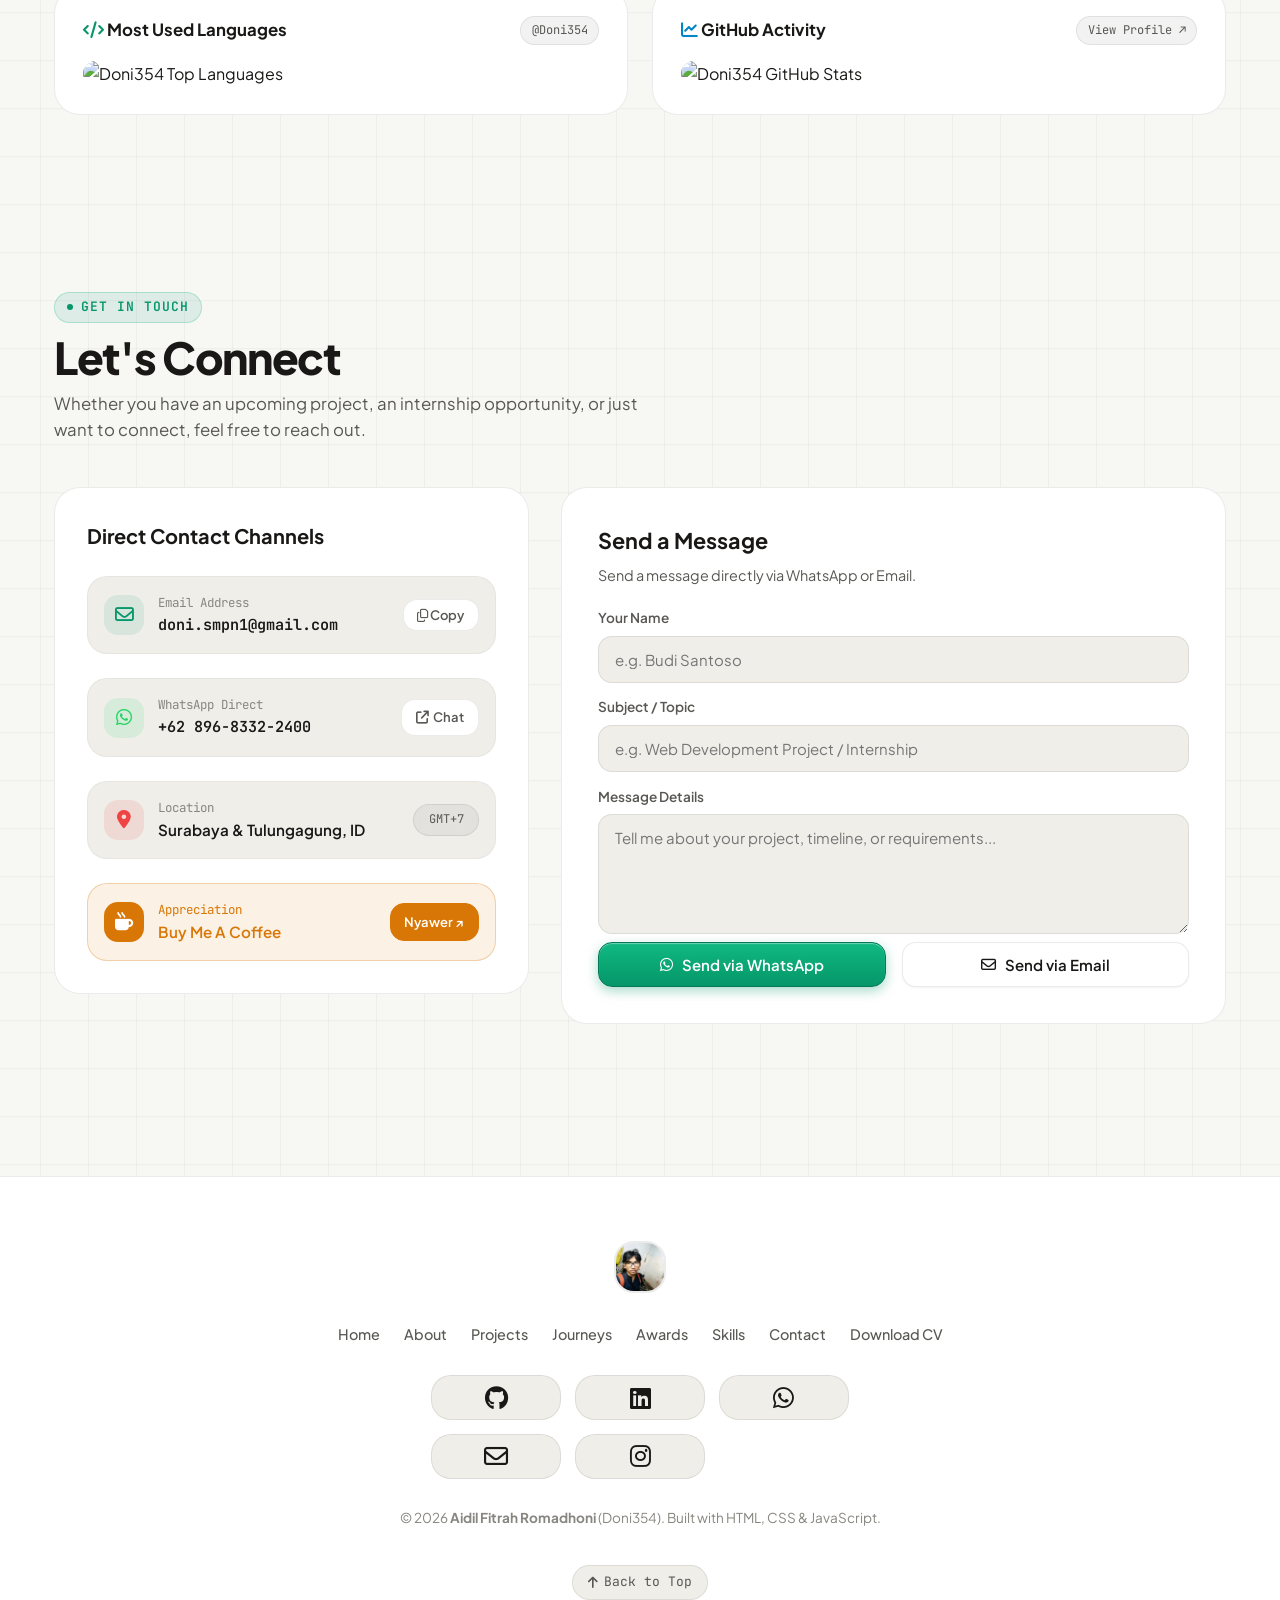
==== commit dd556179: "parafrase" ====
--- a/index.html
+++ b/index.html
@@ -137,7 +137,7 @@
     <a href="#hero" class="navbar-brand" aria-label="Go to top">
       <img src="./assets/me.jpg" alt="Doni Avatar" class="brand-avatar" />
       <div class="brand-info">
-        <span class="brand-name">Doni <i class="fa-solid fa-circle-check" style="color:var(--accent-primary);font-size:0.8rem;" title="Verified Developer"></i></span>
+        <span class="brand-name">Doni354</span>
         <span class="brand-tag">Full-Stack Dev</span>
       </div>
     </a>
@@ -214,7 +214,7 @@
           <div class="hero-badge-row">
             <span class="status-pill">
               <span class="status-dot"></span>
-              Available for Projects &amp; Collaborations
+              Open to Work &amp; Collaborations
             </span>
             <a href="#awards" class="award-badge-banner">
               <i class="fa-solid fa-trophy"></i>
@@ -227,18 +227,18 @@
             Hi, I'm <span class="text-gradient">Aidil Fitrah Romadhoni</span>
           </h1>
           <p class="hero-subtitle">
-            Full-Stack Web Developer &amp; Firebase Specialist
+            Full-Stack Web Developer &amp; IoT Enthusiast
           </p>
 
           <p class="hero-desc">
-            Crafting responsive web platforms, real-time IoT architectures, and robust database backends. 
-            Currently pursuing Software Engineering at <strong>Telkom University Surabaya</strong>, transforming complex data workflows into clean, interactive digital experiences.
+            Software Engineering student at <strong>Telkom University Surabaya</strong> and alumnus of SMK Negeri 1 Boyolangu. 
+            I build practical web applications, real-time IoT dashboards with Firebase, and structured backend APIs. Gold Medalist at FIKSI 2024 (Kemendikbud).
           </p>
 
           <!-- CTAs -->
           <div class="hero-cta-group">
             <a href="#projects" class="btn-embossed btn-embossed-primary">
-              <i class="fa-solid fa-arrow-down"></i> Explore Featured Work
+              <i class="fa-solid fa-arrow-down"></i> View Projects
             </a>
             <a
               href="./assets/CV.pdf"
@@ -247,7 +247,7 @@
               <i class="fa-solid fa-file-arrow-down"></i> Download CV (PDF)
             </a>
             <a href="#contact" class="btn-embossed btn-embossed-secondary">
-              <i class="fa-regular fa-comment-dots"></i> Get in Touch
+              <i class="fa-regular fa-comment-dots"></i> Contact Me
             </a>
           </div>
 
@@ -257,22 +257,22 @@
               <span class="metric-value gold">
                 <i class="fa-solid fa-medal" style="font-size:1.25rem;"></i> FIKSI '24
               </span>
-              <span class="metric-label">National Winner — Digital Technology (Kemendikbud)</span>
+              <span class="metric-label">National Winner (Gold) • Digital Tech (Kemendikbud)</span>
             </div>
 
             <div class="metric-card">
-              <span class="metric-value highlight">2+ Years</span>
-              <span class="metric-label">Full-Stack &amp; Real-Time System Development</span>
+              <span class="metric-value highlight">Full-Stack</span>
+              <span class="metric-label">Laravel, Go, Firebase, Next.js &amp; MySQL</span>
             </div>
 
             <div class="metric-card">
-              <span class="metric-value">4+ Systems</span>
-              <span class="metric-label">Production &amp; Flagship Deployments (IoT, POS, ERP)</span>
+              <span class="metric-value">Real Projects</span>
+              <span class="metric-label">From School UKK to Production IoT &amp; Client Sites</span>
             </div>
 
             <div class="metric-card">
               <span class="metric-value highlight">Telkom Univ</span>
-              <span class="metric-label">Software Engineering (Alumnus SMK Boyolangu)</span>
+              <span class="metric-label">Software Engineering (SMKN 1 Boyolangu Alum)</span>
             </div>
           </div>
         </div>
@@ -285,10 +285,10 @@
     <section id="about">
       <div class="container">
         <div class="section-header">
-          <span class="section-eyebrow">Identity &amp; Philosophy</span>
-          <h2 class="section-title">Engineering with Purpose &amp; Precision</h2>
+          <span class="section-eyebrow">About Me</span>
+          <h2 class="section-title">From School Projects to Real-World Systems</h2>
           <p class="section-subtitle">
-            A look into my background, technical philosophy, and the principles driving my work.
+            A bit about my journey, what I'm currently studying, and the technologies I work with.
           </p>
         </div>
 
@@ -312,7 +312,7 @@
                 Aidil Fitrah Romadhoni
               </h3>
               <p style="font-size:0.92rem;color:var(--text-secondary);line-height:1.55;">
-                A passionate software engineer with roots at SMK Negeri 1 Boyolangu, now advancing in Software Engineering at Telkom University Surabaya. Dedicated to crafting production systems that blend real-time telemetry, solid backends, and tactile user interfaces.
+                Hey! I'm Doni. My programming journey started in vocational high school (SMK Negeri 1 Boyolangu) building web applications and competing in national innovation competitions. Now, I'm pursuing Software Engineering at Telkom University Surabaya, building full-stack web platforms and connecting IoT hardware to the cloud.
               </p>
             </div>
           </div>
@@ -321,10 +321,10 @@
           <div class="bento-card bento-pillars">
             <div>
               <h3 style="font-size:1.35rem;font-weight:700;margin-bottom:0.75rem;">
-                Core Engineering Pillars
+                What I Like Working On
               </h3>
               <p style="font-size:0.92rem;color:var(--text-secondary);margin-bottom:1.5rem;">
-                Every line of code is written with speed, resilience, and user clarity in mind.
+                The areas and technologies I focus on most across development:
               </p>
             </div>
 
@@ -334,9 +334,9 @@
                   <i class="fa-solid fa-bolt"></i>
                 </div>
                 <div>
-                  <h4 class="pillar-title">Real-Time Reactive Architecture</h4>
+                  <h4 class="pillar-title">Real-Time Web &amp; IoT Systems</h4>
                   <p class="pillar-desc">
-                    Specialized in Firebase Realtime Database and Firestore event streams. Connecting physical hardware, IoT sensors, and web browsers with sub-second bi-directional synchronization.
+                    Connecting physical hardware (ESP32, RFID modules, sensors) with web dashboards using Firebase Realtime Database and Firestore for live telemetry.
                   </p>
                 </div>
               </div>
@@ -346,9 +346,9 @@
                   <i class="fa-solid fa-server"></i>
                 </div>
                 <div>
-                  <h4 class="pillar-title">Robust Backend &amp; API Design</h4>
+                  <h4 class="pillar-title">Backend APIs &amp; Databases</h4>
                   <p class="pillar-desc">
-                    Building scalable RESTful APIs with GoLang and Laravel. Designing clean database schemas across PostgreSQL and MySQL for enterprise point-of-sale and educational platforms.
+                    Building structured RESTful APIs with GoLang and Laravel (PHP), backed by relational schemas in MySQL and PostgreSQL for POS, school portals, and web services.
                   </p>
                 </div>
               </div>
@@ -358,9 +358,9 @@
                   <i class="fa-solid fa-layer-group"></i>
                 </div>
                 <div>
-                  <h4 class="pillar-title">Tactile &amp; Human-Centric UI/UX</h4>
+                  <h4 class="pillar-title">Clean &amp; Responsive Frontend</h4>
                   <p class="pillar-desc">
-                    Focusing on fluid ergonomics, micro-interactions, dark/light coherence, and zero-bloat performance that feels lightning fast on both mobile and workstation displays.
+                    Crafting clean, accessible, and fast user interfaces with modern JavaScript, CSS, and frameworks like Next.js that look great on mobile and desktop.
                   </p>
                 </div>
               </div>
@@ -388,7 +388,7 @@
             <div class="clock-meta">
               <span id="surabayaDate">Loading date...</span>
               <span style="color:var(--accent-primary);margin-top:0.25rem;">
-                <i class="fa-solid fa-code"></i> Building Next-Gen Web &amp; IoT Platforms
+                <i class="fa-solid fa-graduation-cap"></i> Telkom University Surabaya
               </span>
             </div>
           </div>
@@ -397,10 +397,10 @@
           <div class="bento-card bento-socials">
             <div>
               <h3 style="font-size:1.15rem;font-weight:700;margin-bottom:0.3rem;">
-                Direct Channels &amp; Ecosystem
+                Get in Touch
               </h3>
               <p style="font-size:0.85rem;color:var(--text-secondary);">
-                Connect with me directly across developer communities and social platforms.
+                Feel free to connect directly across developer platforms and social channels.
               </p>
             </div>
 
@@ -446,10 +446,10 @@
     <section id="projects">
       <div class="container">
         <div class="section-header">
-          <span class="section-eyebrow">Portfolio Works</span>
-          <h2 class="section-title">Engineered for Scale &amp; Performance</h2>
+          <span class="section-eyebrow">Portfolio</span>
+          <h2 class="section-title">Projects I've Built</h2>
           <p class="section-subtitle">
-            A curated collection of production platforms, enterprise applications, and real-time IoT ecosystems.
+            A collection of web applications, competition platforms, hardware IoT systems, and school projects.
           </p>
         </div>
 
@@ -474,16 +474,16 @@
                 loading="lazy"
               />
               <div class="project-media-badge">
-                <span class="status-dot"></span>
-                <span>Live System</span>
+                <i class="fa-solid fa-trophy" style="color:#f59e0b;"></i>
+                <span>FIKSI Gold Winner</span>
               </div>
             </div>
 
             <div class="project-body">
-              <span class="project-category">IoT &amp; Real-Time Telemetry</span>
-              <h3 class="project-title">VeLinked — Smart Fleet &amp; IoT Device Telemetry</h3>
+              <span class="project-category">IoT Telemetry • FIKSI 2024 Gold Medal</span>
+              <h3 class="project-title">VeLinked — Smart Fleet &amp; IoT Telemetry</h3>
               <p class="project-desc">
-                Real-time IoT vehicle monitoring platform powered by Firebase. Synchronizes live sensor telemetry, diagnostic feeds, battery health, and online/offline statuses for connected vehicle fleets with sub-second update speed.
+                Our national gold-medal-winning platform at FIKSI 2024 (Kemendikbud). A real-time vehicle telemetry dashboard connected to IoT hardware via Firebase, displaying live sensor readings, battery stats, diagnostics, and online tracking.
               </p>
 
               <div class="project-tech-tags">
@@ -527,15 +527,15 @@
               />
               <div class="project-media-badge">
                 <i class="fa-solid fa-medal" style="color:#f59e0b;"></i>
-                <span>UKK Certified</span>
+                <span>UKK SMK Project</span>
               </div>
             </div>
 
             <div class="project-body">
-              <span class="project-category">Enterprise Point-of-Sale ERP</span>
-              <h3 class="project-title">Kasir.IDon — Point of Sale &amp; Inventory Management</h3>
+              <span class="project-category">Point of Sale (POS) &amp; Inventory</span>
+              <h3 class="project-title">Kasir.IDon — Point of Sale &amp; Inventory System</h3>
               <p class="project-desc">
-                Comprehensive POS system engineered for retail environments. Features role-based access, automated stock alert thresholds, membership loyalty point systems, transaction accounting, and dynamic sales analytics charts.
+                A web-based POS application built for my UKK competency exam at SMK. Includes sales checkout, role permissions, inventory tracking, membership points, receipt printing, and sales reporting charts.
               </p>
 
               <div class="project-tech-tags">
@@ -585,10 +585,10 @@
             </div>
 
             <div class="project-body">
-              <span class="project-category">Culinary Commerce Platform</span>
-              <h3 class="project-title">Foodies — Interactive Food E-Commerce</h3>
+              <span class="project-category">Food Ordering E-Commerce</span>
+              <h3 class="project-title">Foodies — Online Food Ordering Website</h3>
               <p class="project-desc">
-                An interactive e-commerce platform built to streamline culinary ordering. Features dynamic digital menus, real-time cart calculating, customer order processing, and full admin CRUD inventory control.
+                My debut web project during my early web dev learning phase. An online food ordering site with interactive menus, cart calculations, order checkout, and an admin dashboard to manage menu items.
               </p>
 
               <div class="project-tech-tags">
@@ -640,15 +640,15 @@
               />
               <div class="project-media-badge">
                 <i class="fa-solid fa-users"></i>
-                <span>Multi-User System</span>
+                <span>Multi-User</span>
               </div>
             </div>
 
             <div class="project-body">
-              <span class="project-category">Educational Management &amp; Attendance</span>
+              <span class="project-category">Attendance &amp; Learning Portal</span>
               <h3 class="project-title">E-PPG — Regional Attendance &amp; Learning Platform</h3>
               <p class="project-desc">
-                A multi-regional education platform engineered to consolidate attendance records, course materials, and student progression across distributed regional branches with granular permission tiers.
+                A multi-user attendance and student database portal built for regional education management. Handles multi-role logins, student records, attendance logs, and learning material uploads.
               </p>
 
               <div class="project-tech-tags">
@@ -691,15 +691,15 @@
               />
               <div class="project-media-badge">
                 <i class="fa-solid fa-school"></i>
-                <span>Production Web App</span>
+                <span>Production App</span>
               </div>
             </div>
 
             <div class="project-body">
-              <span class="project-category">School Governance &amp; Digital Permits</span>
-              <h3 class="project-title">SmartSchool — Student Permission Management Platform</h3>
+              <span class="project-category">School Permission Portal</span>
+              <h3 class="project-title">SmartSchool — Student Permission Slip Platform</h3>
               <p class="project-desc">
-                An active production web portal handling student permits and attendance authorization. Successfully processed over 1,000+ permit records with fast administrative search and real-time approval pipelines.
+                A digital student permission slip system built with Firebase Firestore, successfully handling over 1,000+ permit records with fast administrative search and real-time approvals.
               </p>
 
               <div class="project-tech-tags">
@@ -741,16 +741,16 @@
                 loading="lazy"
               />
               <div class="project-media-badge">
-                <i class="fa-solid fa-brain"></i>
-                <span>PKM-KI • AI Platform</span>
+                <i class="fa-solid fa-flask" style="color:var(--accent-cyan);"></i>
+                <span>Ongoing Project</span>
               </div>
             </div>
 
             <div class="project-body">
-              <span class="project-category">AI Infrastructure Layer &amp; SDK</span>
-              <h3 class="project-title">INFRIA — Universal Conversational AI Infrastructure</h3>
+              <span class="project-category">AI Infrastructure &amp; Research • Ongoing</span>
+              <h3 class="project-title">INFRIA — AI Infrastructure Platform</h3>
               <p class="project-desc">
-                Universal AI backend platform enabling mobile and web applications to integrate conversational LLMs, workflow orchestrations, and dynamic action calling without rebuilding AI pipelines from scratch.
+                An ongoing AI infrastructure and API gateway platform being prepared for upcoming innovation competitions. Designed to make conversational AI, retrieval pipelines (RAG), and function calling easier to integrate into apps.
               </p>
 
               <div class="project-tech-tags">
@@ -787,15 +787,15 @@
               />
               <div class="project-media-badge">
                 <i class="fa-solid fa-briefcase"></i>
-                <span>Production Backend</span>
+                <span>Backend API</span>
               </div>
             </div>
 
             <div class="project-body">
-              <span class="project-category">Enterprise Collaboration API</span>
+              <span class="project-category">Task &amp; Collaboration Platform</span>
               <h3 class="project-title">Vorce — Business Collaboration &amp; Task API</h3>
               <p class="project-desc">
-                Backend engineering for commercial enterprise operations. Designed multi-tenant company task schemas, REST endpoints (/api/tugas), workflow state management, and Firestore data security.
+                Backend development for a team collaboration platform. Built multi-tenant task endpoints (/api/tugas), status workflows, and Firestore security rules.
               </p>
 
               <div class="project-tech-tags">
@@ -844,10 +844,10 @@
             </div>
 
             <div class="project-body">
-              <span class="project-category">Government Admissions &amp; Load Testing</span>
+              <span class="project-category">Admissions Dashboard &amp; Testing</span>
               <h3 class="project-title">SPMB / PPDB — Student Admissions &amp; k6 Load Testing</h3>
               <p class="project-desc">
-                Tailored dashboard UI for Junior High School admissions in Tulungagung Regency. Executed high-concurrency stress &amp; load testing using k6 engine to identify throughput thresholds.
+                Dashboard UI for Junior High School admissions in Tulungagung Regency, paired with k6 stress testing to evaluate server performance under heavy traffic.
               </p>
 
               <div class="project-tech-tags">
@@ -886,10 +886,10 @@
             </div>
 
             <div class="project-body">
-              <span class="project-category">Software House PKL &amp; Web Production</span>
-              <h3 class="project-title">PT Elecomp — 25+ Client Websites &amp; SEO Optimization</h3>
+              <span class="project-category">Web Development &amp; SEO</span>
+              <h3 class="project-title">PT Elecomp — 25+ Client Websites &amp; SEO</h3>
               <p class="project-desc">
-                Engineered company profile websites for business clients, executed structured on-page SEO strategies, and achieved top Google PageSpeed / Core Web Vitals optimization scores.
+                Developed around 25 company profile websites for business clients during my internship at PT Elecomp, focusing on on-page SEO and Google PageSpeed optimization.
               </p>
 
               <div class="project-tech-tags">
@@ -930,10 +930,10 @@
             </div>
 
             <div class="project-body">
-              <span class="project-category">Medical Commerce &amp; CMS Module</span>
+              <span class="project-category">Pharmacy CMS &amp; Web Portal</span>
               <h3 class="project-title">WisnuFarma &amp; CMS — Pharmacy Web Application</h3>
               <p class="project-desc">
-                Full-stack development of dedicated CMS modules and core pharmacy web features for WisnuFarma in collaboration with Haltec / HalteCreative software house.
+                Full-stack development of CMS modules and pharmacy management features for WisnuFarma in collaboration with Haltec software house.
               </p>
 
               <div class="project-tech-tags">
@@ -976,15 +976,15 @@
               />
               <div class="project-media-badge">
                 <i class="fa-solid fa-cash-register"></i>
-                <span>Academic POS</span>
+                <span>Campus Pre-Order</span>
               </div>
             </div>
 
             <div class="project-body">
-              <span class="project-category">Commerce &amp; Pre-Order Platform</span>
-              <h3 class="project-title">Noury — POS &amp; Pre-Order Management Platform</h3>
+              <span class="project-category">Merchandise &amp; POS Platform</span>
+              <h3 class="project-title">Noury — POS &amp; Pre-Order Platform</h3>
               <p class="project-desc">
-                Point-of-Sale (POS) and merchandise pre-order management platform created for university entrepreneurship. Features ledger tracking, inventory control, and payment verification.
+                A web application built with Next.js and Firebase for merchandise pre-orders and on-site sales transactions, backed by Cloudinary image processing.
               </p>
 
               <div class="project-tech-tags">
@@ -1036,15 +1036,15 @@
               />
               <div class="project-media-badge">
                 <i class="fa-solid fa-gamepad"></i>
-                <span>Live Web Platform</span>
+                <span>Live Web Game</span>
               </div>
             </div>
 
             <div class="project-body">
-              <span class="project-category">Browser Gaming &amp; Real-Time Sync</span>
-              <h3 class="project-title">Simple MPG — Instant Browser Mini-Games Hub</h3>
+              <span class="project-category">Browser Mini-Games</span>
+              <h3 class="project-title">Simple MPG — Browser Mini-Games Hub</h3>
               <p class="project-desc">
-                Lightweight zero-install browser games platform. Features Tic Tac Toe with intelligent AI opponent algorithms (minimax logic) and real-time multiplayer synced via Firebase.
+                A lightweight browser gaming site built with vanilla JavaScript and Firebase. Features solo Tic Tac Toe with Minimax AI and real-time multiplayer.
               </p>
 
               <div class="project-tech-tags">
@@ -1091,10 +1091,10 @@
             </div>
 
             <div class="project-body">
-              <span class="project-category">AI EdTech Concept &amp; Backend</span>
-              <h3 class="project-title">Classly AI — AI-Augmented Learning Management</h3>
+              <span class="project-category">ZTE Competition • AI LMS Concept</span>
+              <h3 class="project-title">Classly AI — Learning Management with AI Tutor</h3>
               <p class="project-desc">
-                Backend development and AI integration for an intelligent LMS concept submitted for the ZTE competition. Laid the foundational architectural principles that sparked the INFRIA platform.
+                Backend development and AI integration for an LMS concept submitted to the ZTE competition, featuring an AI tutor to assist students with coursework.
               </p>
 
               <div class="project-tech-tags">
@@ -1128,15 +1128,15 @@
               />
               <div class="project-media-badge">
                 <i class="fa-solid fa-id-card"></i>
-                <span>Administrative Tool</span>
+                <span>Automation Tool</span>
               </div>
             </div>
 
             <div class="project-body">
-              <span class="project-category">Batch Data Automation &amp; Print Layout</span>
+              <span class="project-category">Student ID Card Generator</span>
               <h3 class="project-title">Web Cetak Kartu Pelajar — ID Card Generator</h3>
               <p class="project-desc">
-                Automated student ID card batch generator. Synchronizes roster data from Google Sheets API, processes student portraits, and formats pixel-perfect A4 printing sheets.
+                An automated web tool that reads student rosters from Google Sheets API, matches student portraits via Cloudinary, and formats print-ready A4 layouts in seconds.
               </p>
 
               <div class="project-tech-tags">
@@ -1188,15 +1188,15 @@
               />
               <div class="project-media-badge">
                 <i class="fa-solid fa-wifi"></i>
-                <span>IoT &amp; Cloud Sync</span>
+                <span>IoT Hardware</span>
               </div>
             </div>
 
             <div class="project-body">
-              <span class="project-category">Embedded Telemetry &amp; Cloud Logging</span>
+              <span class="project-category">IoT Hardware &amp; Telemetry</span>
               <h3 class="project-title">IoT RFID Attendance — Microcontroller to Cloud</h3>
               <p class="project-desc">
-                Autonomous WiFi-enabled RFID attendance hardware. Reads contactless student smartcards and streams verified, timestamped logs straight to Google Sheets in real-time.
+                An autonomous attendance scanner combining an ESP32 microcontroller, RC522 RFID reader, and Google Sheets API to log attendance timestamps over WiFi.
               </p>
 
               <div class="project-tech-tags">
@@ -1244,10 +1244,10 @@
             </div>
 
             <div class="project-body">
-              <span class="project-category">Community Platform • Information Portal</span>
+              <span class="project-category">BEM Goes to Desa 2026 • Web Platform</span>
               <h3 class="project-title">Riset BEM Goes to Desa 2026 — Web Platform</h3>
               <p class="project-desc">
-                Portal web publikasi resmi untuk program Riset BEM Goes to Desa 2026. Menyajikan dokumentasi riset desa, transparansi program pengabdian, dan kanal informasi bagi masyarakat serta mahasiswa.
+                Official web publication portal for BEM Goes to Desa 2026, showcasing rural research findings and student community service programs.
               </p>
 
               <div class="project-tech-tags">
@@ -1305,10 +1305,10 @@
             </div>
 
             <div class="project-body">
-              <span class="project-category">IoT &amp; Embedded Systems • Hardware Security</span>
+              <span class="project-category">BEM GTD 2026 • Hardware Security</span>
               <h3 class="project-title">IoT PIR Motion Alarm — Perimeter Security</h3>
               <p class="project-desc">
-                Perangkat keras pendeteksi intrusi perimeter berbasis sensor gerak PIR dan mikrokontroler untuk sistem keamanan posko desa BEM Goes to Desa 2026. Dirancang hemat daya dengan alarm akustik instan.
+                A battery-efficient perimeter security alarm built with a PIR motion sensor, microcontroller, and buzzer for rural village post security during BEM Goes to Desa 2026.
               </p>
 
               <div class="project-tech-tags">
@@ -1351,10 +1351,10 @@
     <section id="journeys">
       <div class="container">
         <div class="section-header">
-          <span class="section-eyebrow">Track Record</span>
-          <h2 class="section-title">Experience &amp; Academic Journey</h2>
+          <span class="section-eyebrow">Timeline</span>
+          <h2 class="section-title">Experience &amp; Education</h2>
           <p class="section-subtitle">
-            Key professional roles, technical achievements, and educational background.
+            My work experience, internships, and educational background.
           </p>
         </div>
 
@@ -1374,9 +1374,9 @@
                   <h4 class="timeline-role">Fullstack Web Developer</h4>
                   <div class="timeline-org">Haltech</div>
                   <ul class="timeline-bullets">
-                    <li>Architecting real-time web applications integrated with Firebase Firestore &amp; Realtime Database.</li>
-                    <li>Connecting IoT hardware telemetry data to reactive browser dashboards for instant fleet monitoring.</li>
-                    <li>Implementing optimized frontend interfaces with high responsiveness and low data overhead.</li>
+                    <li>Developed real-time web applications integrated with Firebase Firestore &amp; Realtime Database.</li>
+                    <li>Connected IoT telemetry data to web dashboards for vehicle fleet monitoring.</li>
+                    <li>Built responsive frontend interfaces optimized for fast loading and low bandwidth.</li>
                   </ul>
                 </div>
               </div>
@@ -1389,14 +1389,14 @@
                   <h4 class="timeline-role">Web Developer &amp; SEO Specialist (Internship)</h4>
                   <div class="timeline-org">PT Elecomp Software House</div>
                   <ul class="timeline-bullets">
-                    <li>Engineered ~25 client company profile websites with responsive web architectures.</li>
-                    <li>Executed on-page technical SEO audits boosting organic visibility and search indexing.</li>
-                    <li>Performed Core Web Vitals optimization achieving high mobile Google PageSpeed ratings.</li>
+                    <li>Developed ~25 client company profile websites with responsive layouts.</li>
+                    <li>Conducted on-page technical SEO audits to improve search engine indexing.</li>
+                    <li>Optimized page load speed and Core Web Vitals for mobile devices.</li>
                   </ul>
                 </div>
               </div>
 
-              <!-- Item 2 -->
+              <!-- Item 3 -->
               <div class="timeline-item">
                 <div class="timeline-node"></div>
                 <div class="timeline-card">
@@ -1404,9 +1404,9 @@
                   <h4 class="timeline-role">Backend Developer</h4>
                   <div class="timeline-org">Haltech</div>
                   <ul class="timeline-bullets">
-                    <li>Developed high-performance RESTful APIs using GoLang to power mobile and web services.</li>
-                    <li>Designed normalized PostgreSQL relational databases and optimized transactional query pipelines.</li>
-                    <li>Created secure API contracts consumed seamlessly by Flutter mobile clients and web interfaces.</li>
+                    <li>Built RESTful APIs using GoLang to power mobile and web services.</li>
+                    <li>Designed normalized PostgreSQL relational schemas and query routines.</li>
+                    <li>Maintained clear API contracts consumed by Flutter mobile apps and web frontends.</li>
                   </ul>
                 </div>
               </div>
@@ -1429,8 +1429,8 @@
                   <div class="timeline-org">Telkom University Surabaya</div>
                   <ul class="timeline-bullets">
                     <li>Pursuing Bachelor of Software Engineering (S1 Rekayasa Perangkat Lunak).</li>
-                    <li>Deepening expertise in distributed software systems, algorithm complexity, and cloud technologies.</li>
-                    <li>Active in software innovation and technological competitions.</li>
+                    <li>Studying software architecture, data structures, algorithms, and cloud platforms.</li>
+                    <li>Active in software innovation and student technology competitions.</li>
                   </ul>
                 </div>
               </div>
@@ -1444,8 +1444,8 @@
                   <div class="timeline-org">SMK Negeri 1 Boyolangu</div>
                   <ul class="timeline-bullets">
                     <li>Software Engineering specialization (Rekayasa Perangkat Lunak).</li>
-                    <li>Built enterprise-certified Kasir.IDon POS system as flagship UKK certification project.</li>
-                    <li>Honored as National Winner in FIKSI 2024 Digital Technology.</li>
+                    <li>Built Kasir.IDon POS system as my flagship UKK vocational competency project.</li>
+                    <li>Won National Winner (Gold Medal) in FIKSI 2024 Digital Technology.</li>
                   </ul>
                 </div>
               </div>
@@ -1458,7 +1458,7 @@
                   <h4 class="timeline-role">Junior High School</h4>
                   <div class="timeline-org">SMP Negeri 1 Rejotangan</div>
                   <ul class="timeline-bullets">
-                    <li>Built foundational problem solving, mathematics, and computing literacy.</li>
+                    <li>Built foundational problem solving, mathematics, and computing skills.</li>
                   </ul>
                 </div>
               </div>
@@ -1475,9 +1475,9 @@
       <div class="container">
         <div class="section-header">
           <span class="section-eyebrow">Recognitions</span>
-          <h2 class="section-title">Awards &amp; Competency Accreditations</h2>
+          <h2 class="section-title">Awards &amp; Milestones</h2>
           <p class="section-subtitle">
-            National accolades celebrating engineering innovation, problem-solving, and implementation excellence.
+            Honors and achievements from national competitions, industry projects, and vocational certification.
           </p>
         </div>
 
@@ -1510,11 +1510,11 @@
             <div class="award-icon-box">
               <i class="fa-solid fa-certificate" style="color:var(--accent-primary);"></i>
             </div>
-            <div class="award-year">2024 • Competency Accreditation</div>
-            <h3 class="award-title">Best UKK RPL Certification Project</h3>
+            <div class="award-year">2024 • Competency Exam</div>
+            <h3 class="award-title">Best UKK RPL Project — Kasir.IDon POS</h3>
             <p class="award-org">
-              <strong>Kasir.IDon Enterprise POS Architecture</strong><br />
-              Awarded with highest distinction for multi-role inventory accounting and reliable transactional database design.
+              <strong>SMK Vocational Competency Project</strong><br />
+              Awarded highest distinction in the UKK practical exam for building a complete Point-of-Sale and inventory management application with Laravel &amp; MySQL.
             </p>
           </div>
 
@@ -1523,11 +1523,11 @@
             <div class="award-icon-box">
               <i class="fa-solid fa-microchip" style="color:var(--accent-cyan);"></i>
             </div>
-            <div class="award-year">2024 • Industry Implementation</div>
-            <h3 class="award-title">Haltech Production IoT Deployment</h3>
+            <div class="award-year">2024 • Industry Experience</div>
+            <h3 class="award-title">Production IoT &amp; Backend Development</h3>
             <p class="award-org">
-              <strong>Real-Time Telematics &amp; GoLang Backend</strong><br />
-              Engineered and maintained production-grade IoT telemetry bridges and APIs supporting high concurrency.
+              <strong>Haltech (PT Halteku Digital Indonesia)</strong><br />
+              Contributed to real-world IoT telemetry bridges and GoLang backend APIs powering connected mobile and web apps.
             </p>
           </div>
         </div>
@@ -1540,10 +1540,10 @@
     <section id="skills">
       <div class="container">
         <div class="section-header">
-          <span class="section-eyebrow">Technical Arsenal</span>
-          <h2 class="section-title">Skills &amp; Technology Matrix</h2>
+          <span class="section-eyebrow">Toolbox</span>
+          <h2 class="section-title">Skills &amp; Technologies</h2>
           <p class="section-subtitle">
-            Technologies, libraries, frameworks, and architecture patterns I leverage to build robust software.
+            Languages, frameworks, databases, and tools I use to build projects.
           </p>
         </div>
 
@@ -1551,28 +1551,28 @@
           <!-- Cluster 1: Frontend Craft -->
           <div class="skill-cluster-card span-6">
             <h3 class="skill-cluster-title">
-              <i class="fa-solid fa-code"></i> Frontend Engineering
+              <i class="fa-solid fa-code"></i> Frontend Development
             </h3>
             <p style="font-size:0.875rem;color:var(--text-secondary);">
-              Creating responsive, fast, and accessible user interfaces with clean semantic HTML and modern CSS.
+              Building clean, responsive, and fast user interfaces with modern web standards.
             </p>
             <div class="skill-pill-cloud">
               <span class="skill-pill"><i class="fa-brands fa-html5" style="color:#e34f26;"></i> HTML5</span>
               <span class="skill-pill"><i class="fa-brands fa-css3-alt" style="color:#1572b6;"></i> Modern CSS3 / SCSS</span>
               <span class="skill-pill"><i class="fa-brands fa-js" style="color:#f7df1e;"></i> JavaScript (ES6+)</span>
-              <span class="skill-pill"><i class="fa-brands fa-react" style="color:#61dafb;"></i> React / Vue Concepts</span>
-              <span class="skill-pill"><i class="fa-solid fa-mobile-screen"></i> Responsive UI/UX</span>
-              <span class="skill-pill"><i class="fa-solid fa-wand-magic-sparkles"></i> Micro-Animations</span>
+              <span class="skill-pill"><i class="fa-brands fa-react" style="color:#61dafb;"></i> React / Next.js</span>
+              <span class="skill-pill"><i class="fa-solid fa-mobile-screen"></i> Responsive Design</span>
+              <span class="skill-pill"><i class="fa-solid fa-wand-magic-sparkles"></i> UI Animations</span>
             </div>
           </div>
 
           <!-- Cluster 2: Backend & Cloud -->
           <div class="skill-cluster-card span-6">
             <h3 class="skill-cluster-title">
-              <i class="fa-solid fa-cloud"></i> Backend &amp; Cloud Platforms
+              <i class="fa-solid fa-cloud"></i> Backend &amp; Cloud
             </h3>
             <p style="font-size:0.875rem;color:var(--text-secondary);">
-              Architecting event-driven backends, microservices, and reactive cloud integrations.
+              Creating RESTful APIs, authentication workflows, and real-time cloud datastores.
             </p>
             <div class="skill-pill-cloud">
               <span class="skill-pill"><i class="fa-solid fa-fire" style="color:#ffca28;"></i> Firebase Firestore</span>
@@ -1587,40 +1587,40 @@
           <!-- Cluster 3: Databases & Architecture -->
           <div class="skill-cluster-card span-4">
             <h3 class="skill-cluster-title">
-              <i class="fa-solid fa-database"></i> Databases &amp; Storage
+              <i class="fa-solid fa-database"></i> Databases
             </h3>
             <div class="skill-pill-cloud">
               <span class="skill-pill"><i class="fa-solid fa-database" style="color:#336791;"></i> PostgreSQL</span>
               <span class="skill-pill"><i class="fa-solid fa-database" style="color:#00758f;"></i> MySQL</span>
-              <span class="skill-pill"><i class="fa-solid fa-fire"></i> NoSQL Datastores</span>
-              <span class="skill-pill"><i class="fa-solid fa-diagram-project"></i> Schema Modeling</span>
+              <span class="skill-pill"><i class="fa-solid fa-fire"></i> Cloud Firestore</span>
+              <span class="skill-pill"><i class="fa-solid fa-diagram-project"></i> Relational Modeling</span>
             </div>
           </div>
 
           <!-- Cluster 4: IoT & Real-Time Protocols -->
           <div class="skill-cluster-card span-4">
             <h3 class="skill-cluster-title">
-              <i class="fa-solid fa-tower-broadcast"></i> IoT &amp; Telemetry
+              <i class="fa-solid fa-tower-broadcast"></i> IoT &amp; Hardware
             </h3>
             <div class="skill-pill-cloud">
-              <span class="skill-pill"><i class="fa-solid fa-signal"></i> Real-Time Streams</span>
-              <span class="skill-pill"><i class="fa-solid fa-network-wired"></i> WebSockets</span>
-              <span class="skill-pill"><i class="fa-solid fa-microchip"></i> Hardware Telemetry</span>
-              <span class="skill-pill"><i class="fa-solid fa-arrows-split-up-and-left"></i> REST Endpoints</span>
+              <span class="skill-pill"><i class="fa-solid fa-microchip"></i> ESP32 / Microcontrollers</span>
+              <span class="skill-pill"><i class="fa-solid fa-id-card"></i> RFID Modules (RC522)</span>
+              <span class="skill-pill"><i class="fa-solid fa-satellite-dish"></i> PIR Sensors</span>
+              <span class="skill-pill"><i class="fa-solid fa-network-wired"></i> WebSockets &amp; Telemetry</span>
             </div>
           </div>
 
           <!-- Cluster 5: Tools & Media -->
           <div class="skill-cluster-card span-4">
             <h3 class="skill-cluster-title">
-              <i class="fa-solid fa-toolbox"></i> Tools &amp; Media
+              <i class="fa-solid fa-toolbox"></i> Tools &amp; Workflow
             </h3>
             <div class="skill-pill-cloud">
               <span class="skill-pill"><i class="fa-brands fa-git-alt" style="color:#f05032;"></i> Git &amp; GitHub</span>
               <span class="skill-pill"><i class="fa-solid fa-paper-plane"></i> Postman</span>
               <span class="skill-pill"><i class="fa-brands fa-figma" style="color:#a259ff;"></i> Figma</span>
-              <span class="skill-pill"><i class="fa-solid fa-video"></i> CapCut / Video</span>
               <span class="skill-pill"><i class="fa-solid fa-cloud-arrow-up"></i> Vercel</span>
+              <span class="skill-pill"><i class="fa-solid fa-vial"></i> k6 Testing</span>
             </div>
           </div>
         </div>
@@ -1633,10 +1633,10 @@
     <section id="github-pulse">
       <div class="container">
         <div class="section-header">
-          <span class="section-eyebrow">Open Source &amp; Code Pulse</span>
-          <h2 class="section-title">GitHub Profile &amp; Contributions</h2>
+          <span class="section-eyebrow">Open Source</span>
+          <h2 class="section-title">GitHub Activity</h2>
           <p class="section-subtitle">
-            Consistent code commits, open source projects, and repository metrics on @Doni354.
+            Public repositories, contributions, and code activity on @Doni354.
           </p>
         </div>
 
@@ -1686,10 +1686,10 @@
     <section id="contact">
       <div class="container">
         <div class="section-header">
-          <span class="section-eyebrow">Let's Connect</span>
-          <h2 class="section-title">Start a Conversation</h2>
+          <span class="section-eyebrow">Get in Touch</span>
+          <h2 class="section-title">Let's Connect</h2>
           <p class="section-subtitle">
-            Whether you have an upcoming project, an internship opportunity, or want to discuss real-time systems, feel free to reach out.
+            Whether you have an upcoming project, an internship opportunity, or just want to connect, feel free to reach out.
           </p>
         </div>
 
@@ -1749,7 +1749,7 @@
                     <i class="fa-solid fa-location-dot"></i>
                   </div>
                   <div>
-                    <div class="connect-text-label">Primary Location</div>
+                    <div class="connect-text-label">Location</div>
                     <div class="connect-text-val">Surabaya &amp; Tulungagung, ID</div>
                   </div>
                 </div>
@@ -1784,10 +1784,10 @@
           <div class="contact-form-card">
             <div>
               <h3 style="font-size:1.35rem;font-weight:700;margin-bottom:0.35rem;">
-                Send a Quick Message
+                Send a Message
               </h3>
               <p style="font-size:0.9rem;color:var(--text-secondary);">
-                Draft your inquiry below and instantly dispatch it via WhatsApp or Email.
+                Send a message directly via WhatsApp or Email.
               </p>
             </div>
 
@@ -1872,12 +1872,12 @@
       </div>
 
       <div>
-        <h4 style="font-size:1rem;font-weight:700;margin-bottom:0.35rem;">Problem &amp; Architectural Solution</h4>
+        <h4 style="font-size:1rem;font-weight:700;margin-bottom:0.35rem;">Background &amp; Implementation</h4>
         <p id="modalProjectArchitecture" style="font-size:0.92rem;color:var(--text-secondary);line-height:1.6;"></p>
       </div>
 
       <div>
-        <h4 style="font-size:1rem;font-weight:700;margin-bottom:0.45rem;">Key Capabilities &amp; Highlights</h4>
+        <h4 style="font-size:1rem;font-weight:700;margin-bottom:0.45rem;">Key Features</h4>
         <ul id="modalProjectFeatures" class="timeline-bullets" style="padding-left:0.5rem;"></ul>
       </div>
 
@@ -1954,8 +1954,7 @@
         </div>
 
         <p class="footer-copy">
-          &copy; <span id="currentYear">2026</span> <strong>Aidil Fitrah Romadhoni</strong>. Designed &amp; Engineered with precision.<br />
-          Built with Vanilla HTML5, Modern CSS3, &amp; JavaScript.
+          &copy; <span id="currentYear">2026</span> <strong>Aidil Fitrah Romadhoni</strong> (Doni354). Built with HTML, CSS &amp; JavaScript.
         </p>
 
         <a href="#hero" class="back-to-top-btn" aria-label="Scroll back to top">
